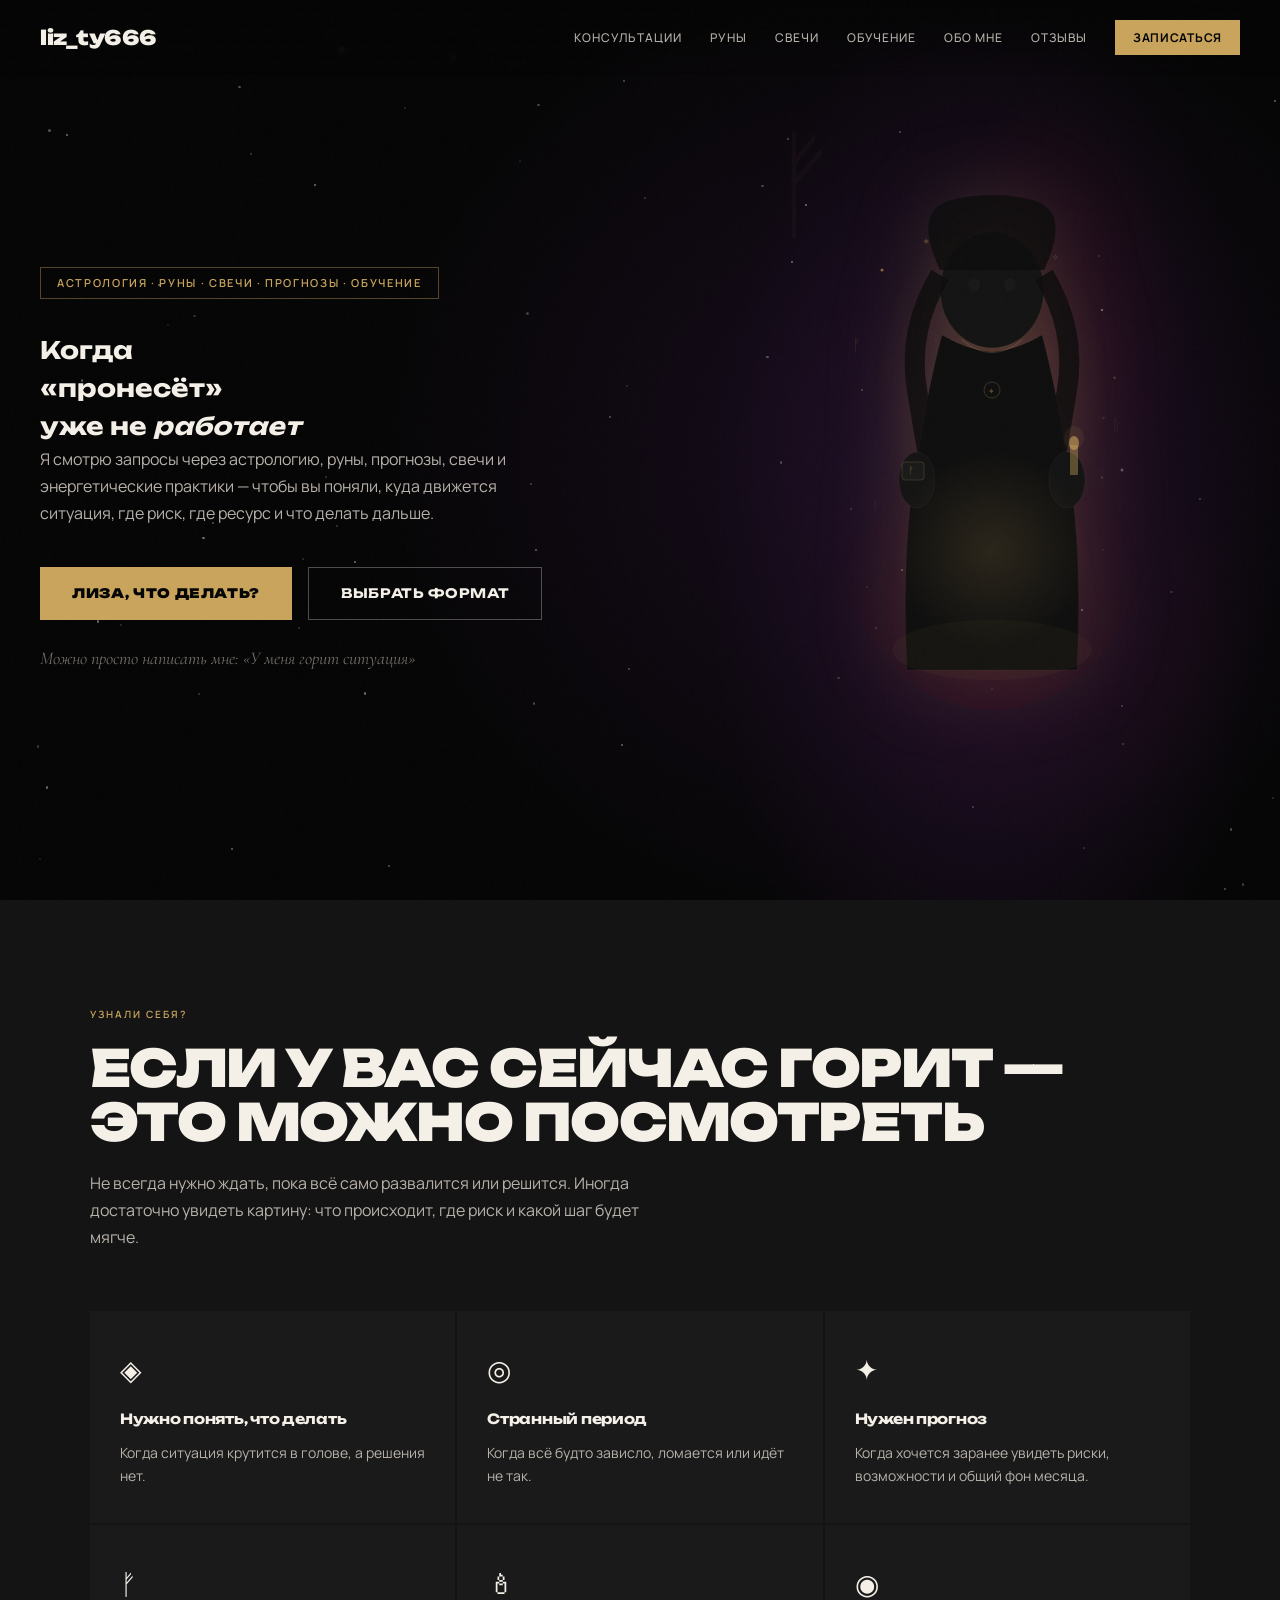
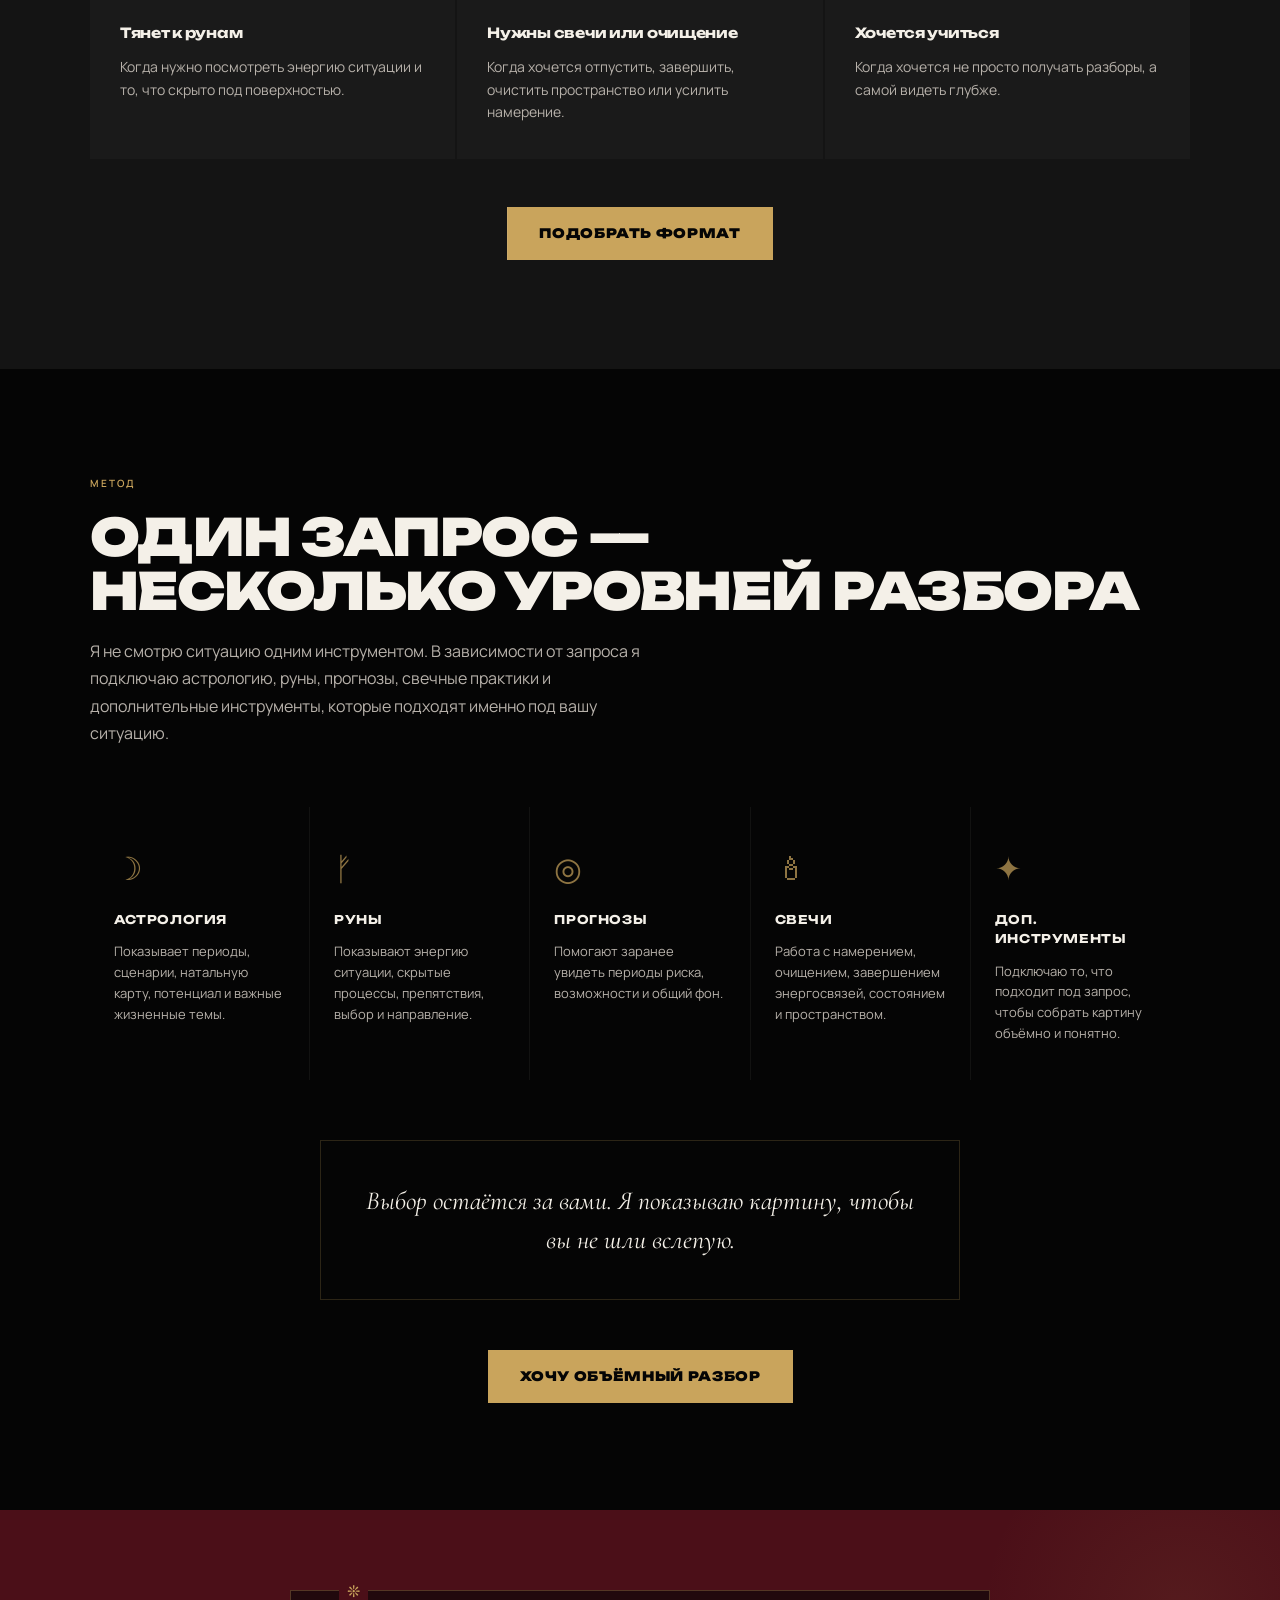
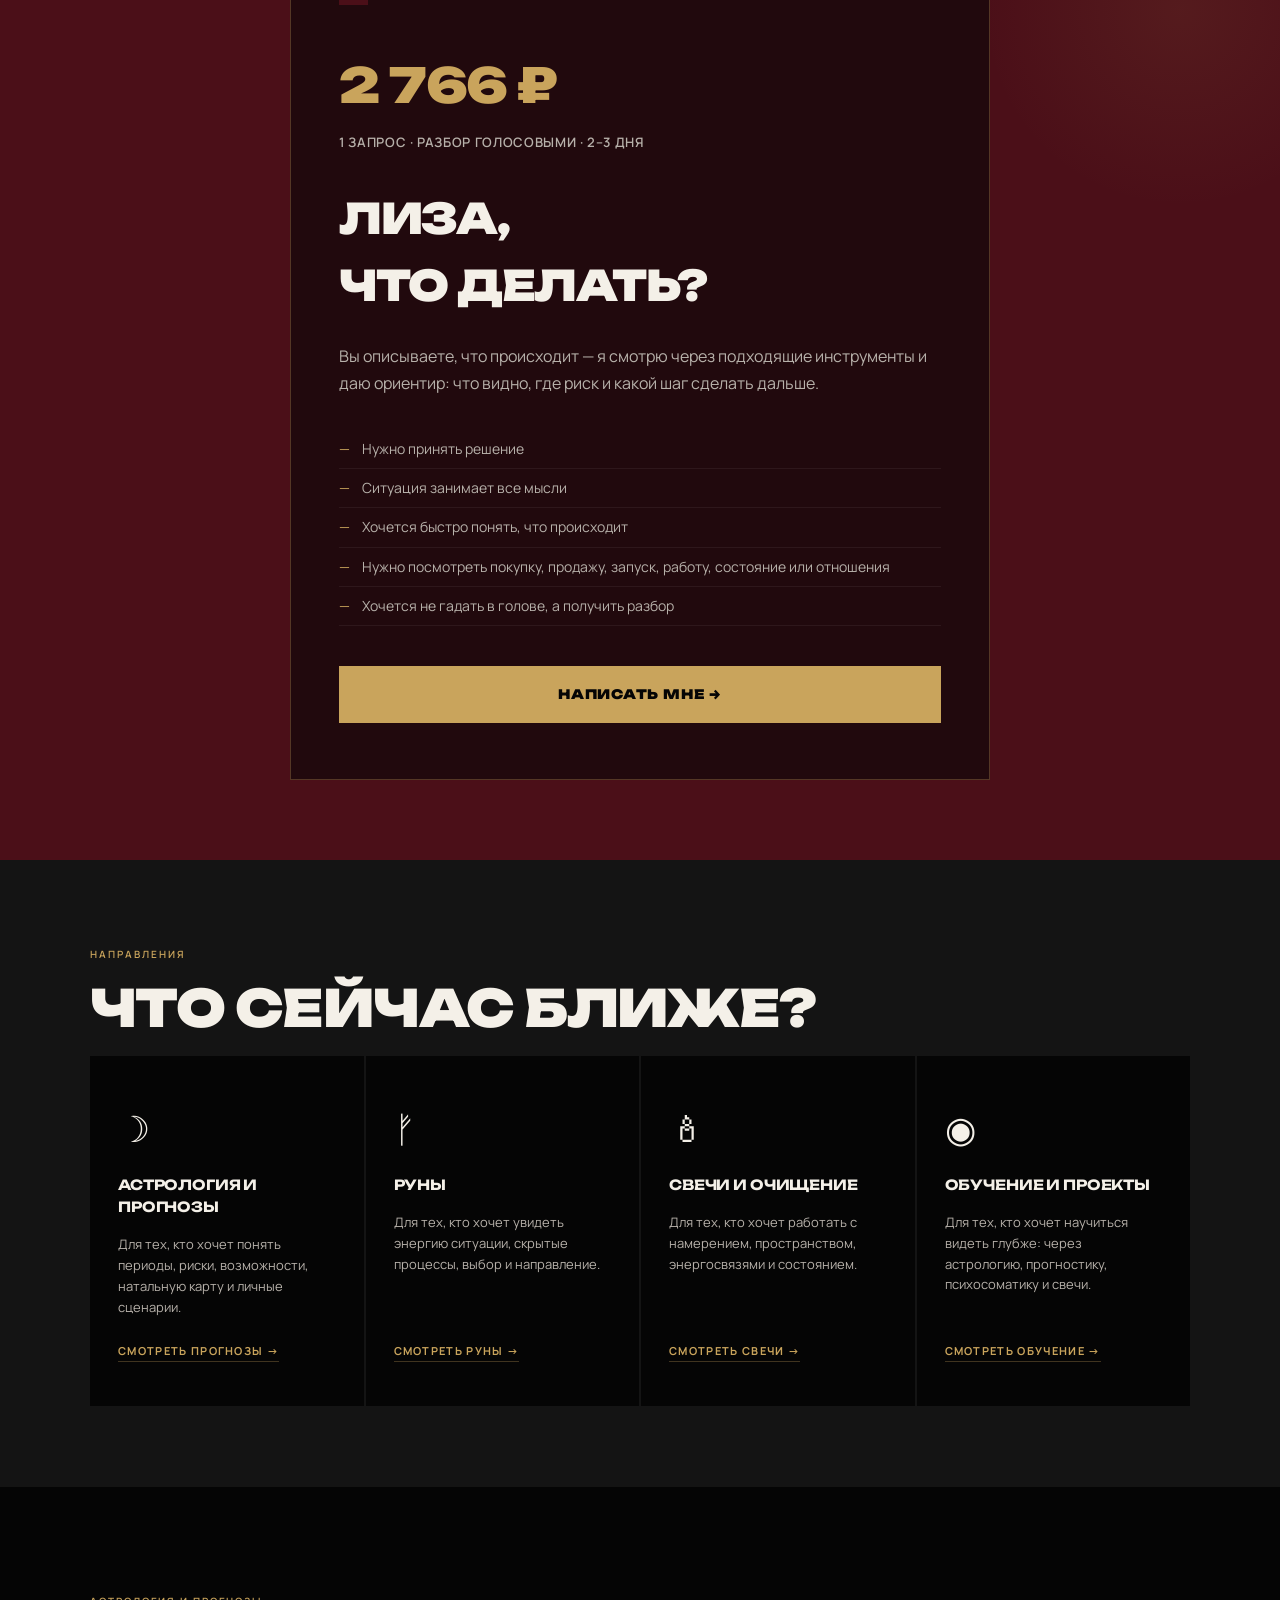
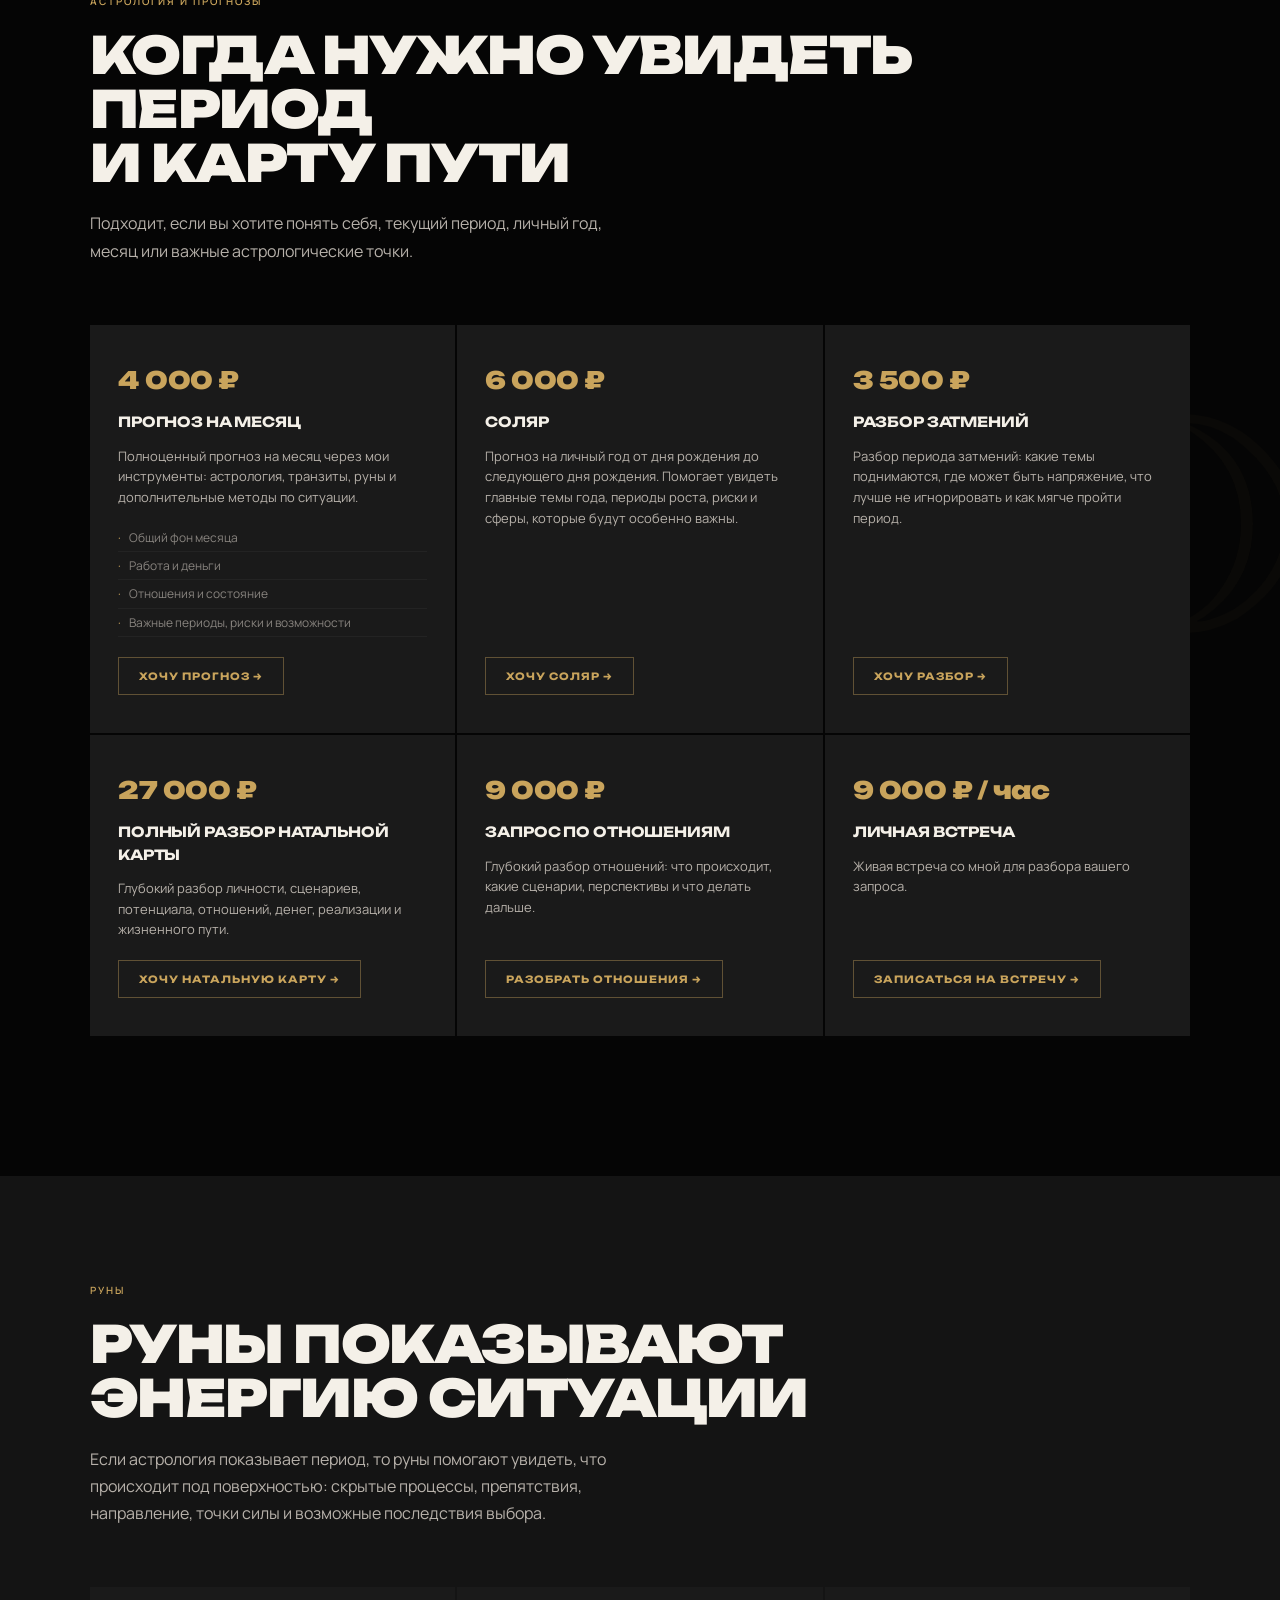
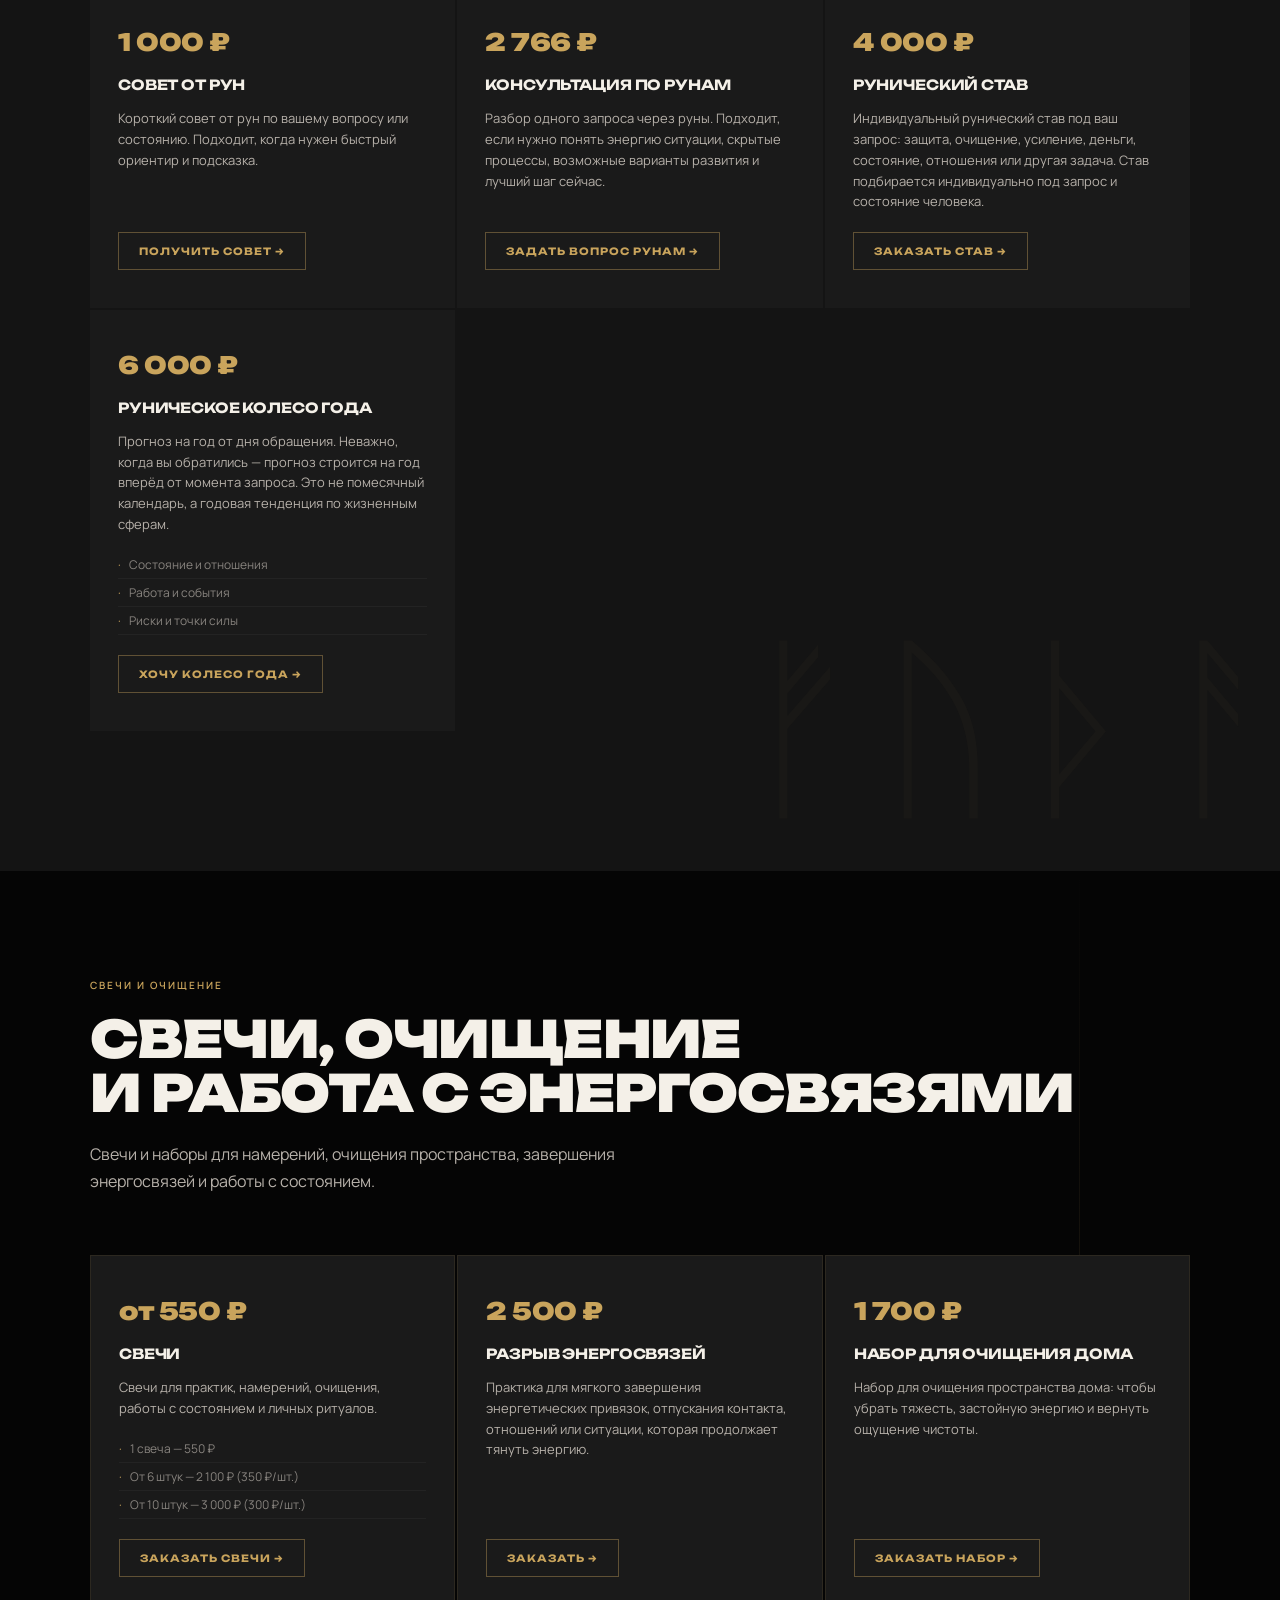
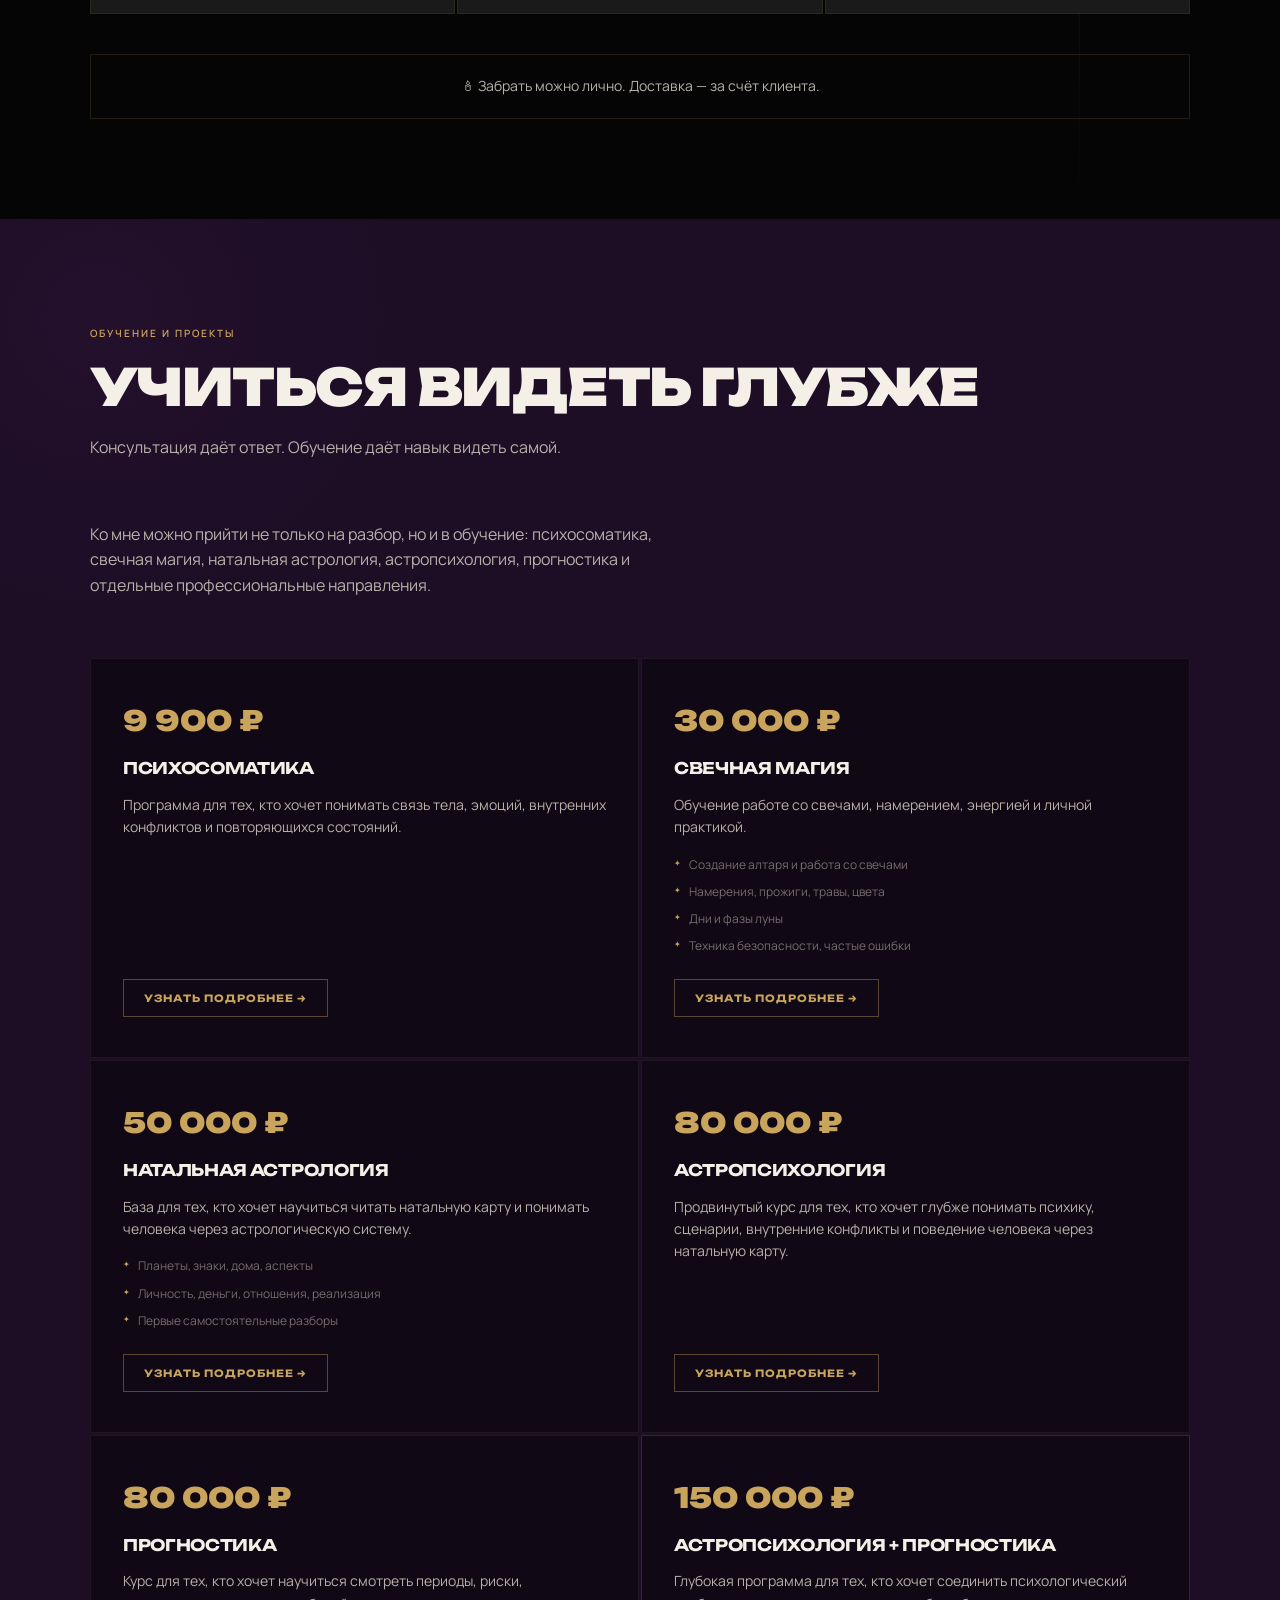
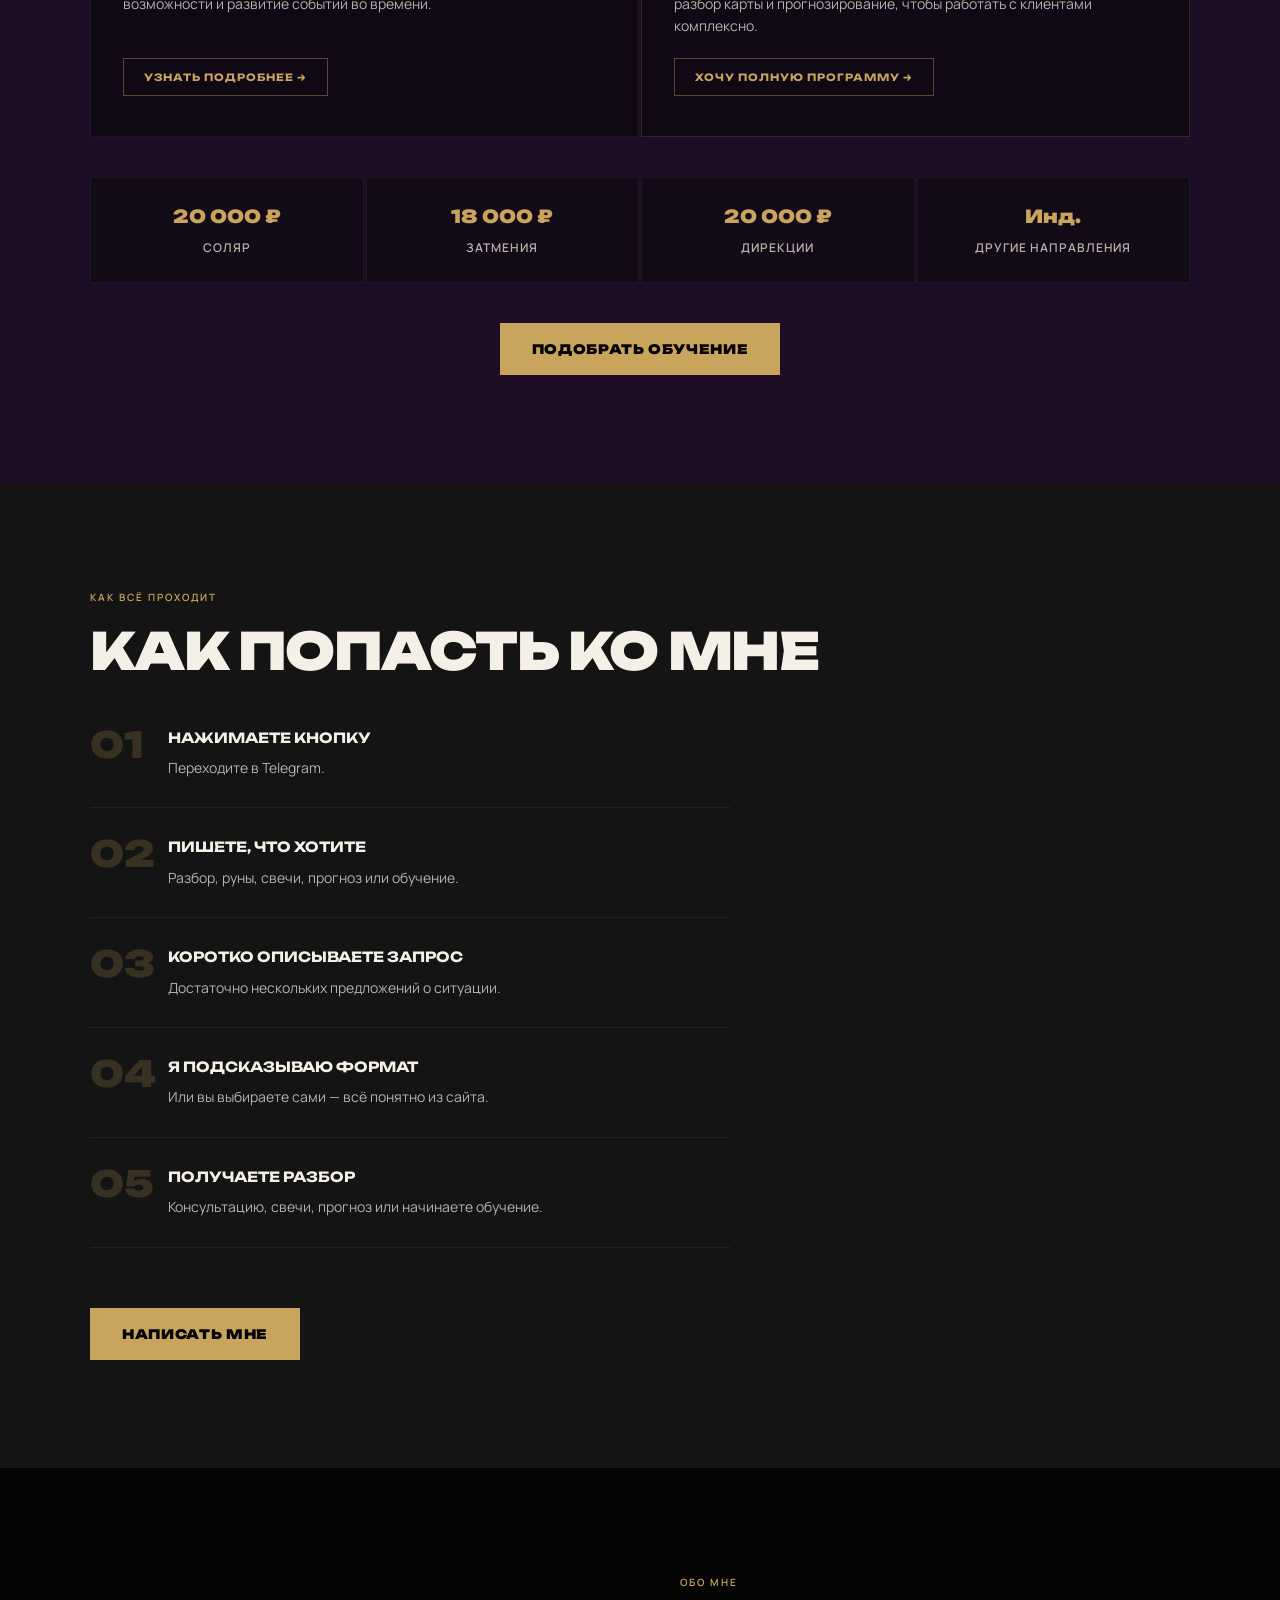
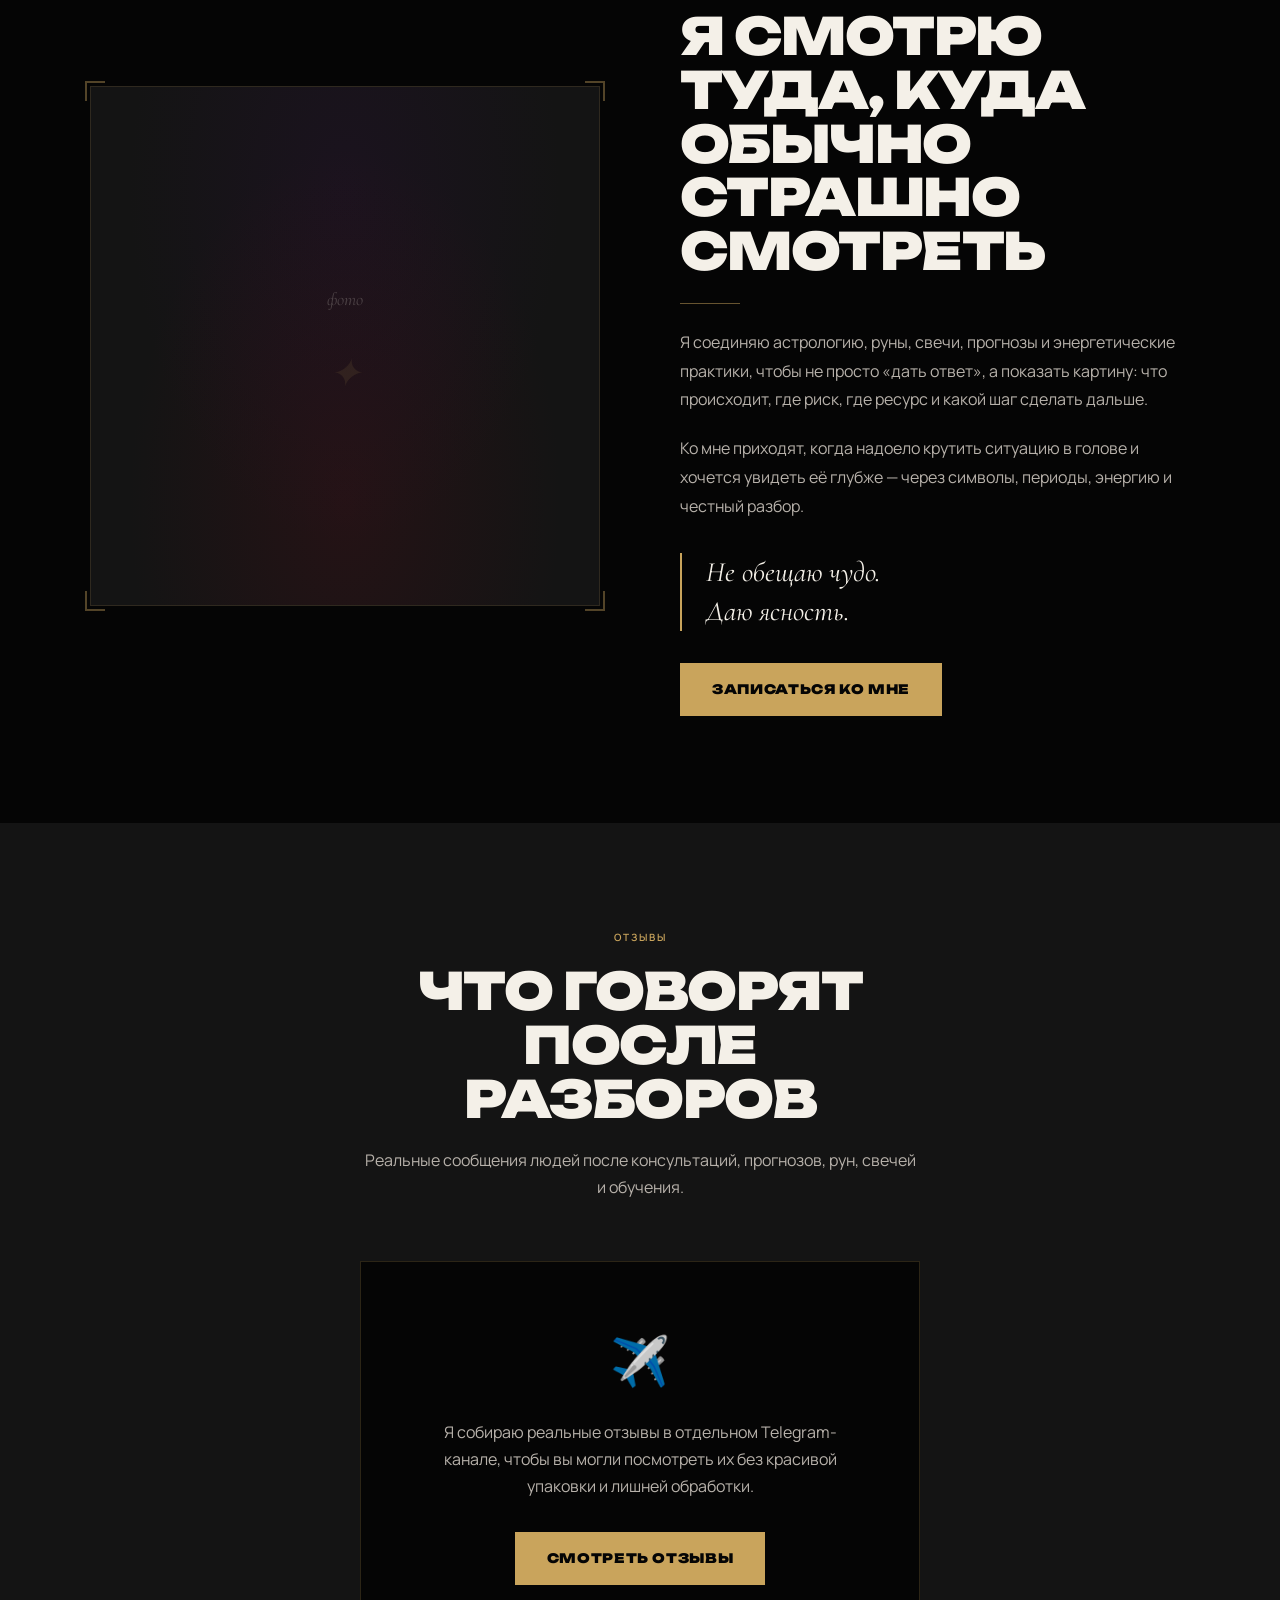
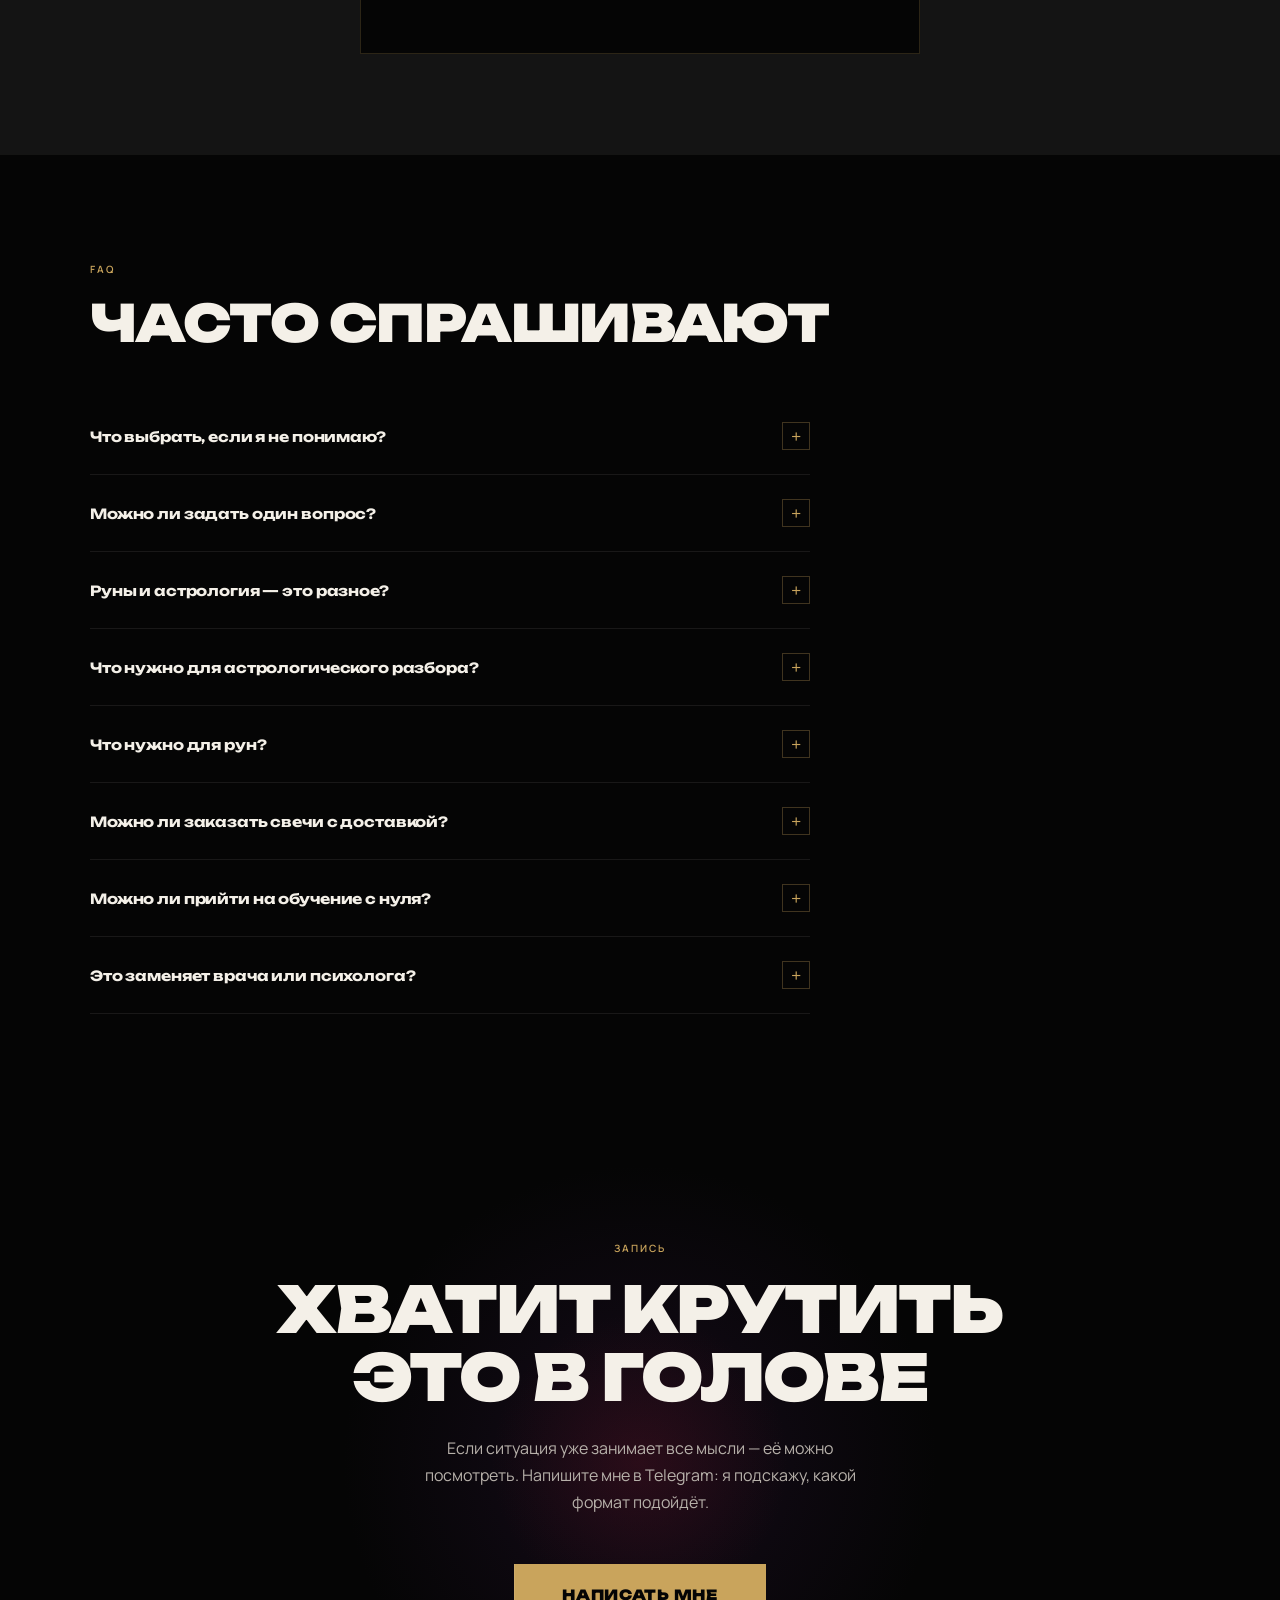
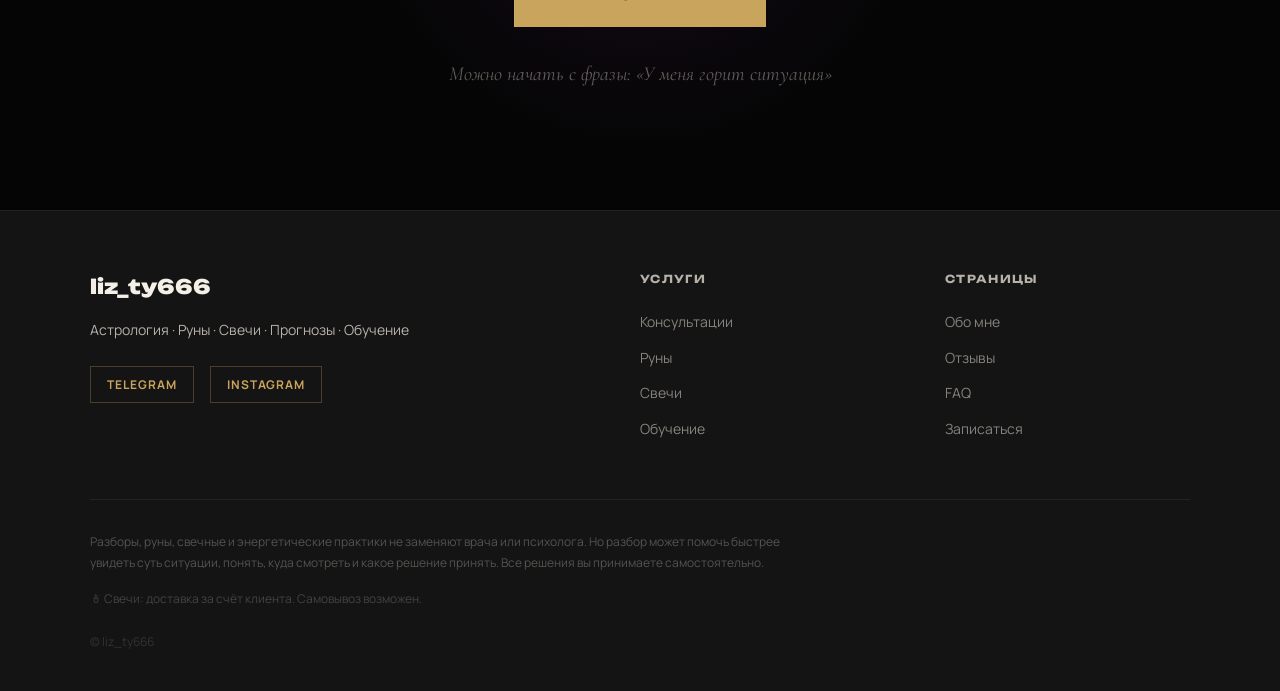
==== index.html @ 11c72613 "Add files via upload" ====
<!DOCTYPE html>
<html lang="ru">
<head>
<meta charset="UTF-8">
<meta name="viewport" content="width=device-width, initial-scale=1.0">
<title>liz_ty666 — астрология, руны, свечи, прогнозы и обучение</title>
<meta name="description" content="Консультации liz_ty666: астрология, руны, прогнозы, натальная карта, свечи, рунические ставы, обучение астрологии, психосоматике и свечной магии. Запись в Telegram.">
<meta property="og:title" content="liz_ty666 — астрология, руны, свечи, прогнозы">
<meta property="og:description" content="Консультации, прогнозы, руны, свечи и обучение. Запись в Telegram @liz_ty666">
<meta property="og:type" content="website">
<link rel="preconnect" href="https://fonts.googleapis.com">
<link rel="preconnect" href="https://fonts.gstatic.com" crossorigin>
<link href="https://fonts.googleapis.com/css2?family=Cormorant+Garamond:ital,wght@0,400;0,600;0,700;1,400;1,600&family=Unbounded:wght@400;700;900&family=Manrope:wght@300;400;500;600&display=swap" rel="stylesheet">
<style>
:root {
  --black: #050505;
  --deep-black: #080808;
  --graphite: #141414;
  --graphite2: #1a1a1a;
  --milk: #F4F0E8;
  --grey: #B7B1AA;
  --gold: #C9A45C;
  --gold-light: #DDB96E;
  --bordeaux: #4B0F18;
  --violet: #25112E;
  --violet2: #1d0d25;
  --text: #D8D4CC;
}

* { margin: 0; padding: 0; box-sizing: border-box; }

html { scroll-behavior: smooth; }

body {
  background: var(--black);
  color: var(--milk);
  font-family: 'Manrope', sans-serif;
  font-size: 16px;
  line-height: 1.6;
  overflow-x: hidden;
  cursor: default;
}

body::before {
  content: '';
  position: fixed;
  inset: 0;
  background-image: url("data:image/svg+xml,%3Csvg viewBox='0 0 256 256' xmlns='http://www.w3.org/2000/svg'%3E%3Cfilter id='noise'%3E%3CfeTurbulence type='fractalNoise' baseFrequency='0.9' numOctaves='4' stitchTiles='stitch'/%3E%3C/filter%3E%3Crect width='100%25' height='100%25' filter='url(%23noise)' opacity='0.04'/%3E%3C/svg%3E");
  pointer-events: none;
  z-index: 9999;
  opacity: 0.4;
}

h1, h2, h3 { font-family: 'Unbounded', sans-serif; }
.serif { font-family: 'Cormorant Garamond', serif; }

header {
  position: fixed;
  top: 0;
  left: 0;
  right: 0;
  z-index: 1000;
  padding: 20px 40px;
  display: flex;
  align-items: center;
  justify-content: space-between;
  background: linear-gradient(to bottom, rgba(5,5,5,0.95) 0%, transparent 100%);
  backdrop-filter: blur(2px);
}

.logo {
  font-family: 'Unbounded', sans-serif;
  font-size: 20px;
  font-weight: 900;
  color: var(--milk);
  letter-spacing: -0.5px;
  text-decoration: none;
}

nav { display: flex; gap: 28px; align-items: center; }

nav a {
  color: var(--grey);
  text-decoration: none;
  font-size: 12px;
  font-weight: 500;
  letter-spacing: 0.08em;
  text-transform: uppercase;
  transition: color 0.3s;
}
nav a:hover { color: var(--milk); }

.nav-cta {
  background: var(--gold);
  color: var(--black) !important;
  padding: 8px 18px;
  font-weight: 700 !important;
  letter-spacing: 0.06em;
}
.nav-cta:hover { background: var(--gold-light); }

.burger {
  display: none;
  flex-direction: column;
  gap: 5px;
  cursor: pointer;
  padding: 4px;
}
.burger span {
  display: block;
  width: 24px;
  height: 2px;
  background: var(--milk);
  transition: all 0.3s;
}

.mobile-nav {
  display: none;
  position: fixed;
  inset: 0;
  background: rgba(5,5,5,0.98);
  z-index: 999;
  flex-direction: column;
  align-items: center;
  justify-content: center;
  gap: 32px;
}
.mobile-nav.open { display: flex; }
.mobile-nav a {
  color: var(--milk);
  font-family: 'Unbounded', sans-serif;
  font-size: 22px;
  font-weight: 700;
  text-decoration: none;
  letter-spacing: -0.03em;
  transition: color 0.3s;
}
.mobile-nav a:hover { color: var(--gold); }
.mobile-nav-close {
  position: absolute;
  top: 24px;
  right: 28px;
  font-size: 28px;
  cursor: pointer;
  color: var(--grey);
}

.fixed-cta {
  display: none;
  position: fixed;
  bottom: 0;
  left: 0;
  right: 0;
  z-index: 998;
  padding: 0;
}
.fixed-cta a {
  display: block;
  background: var(--gold);
  color: var(--black);
  text-align: center;
  padding: 16px;
  font-family: 'Unbounded', sans-serif;
  font-size: 14px;
  font-weight: 900;
  letter-spacing: 0.04em;
  text-decoration: none;
  text-transform: uppercase;
}

#hero {
  min-height: 100vh;
  display: flex;
  align-items: center;
  position: relative;
  overflow: hidden;
  padding: 120px 40px 80px;
}

.hero-bg {
  position: absolute;
  inset: 0;
  background:
    radial-gradient(ellipse 60% 80% at 70% 50%, rgba(37,17,46,0.6) 0%, transparent 70%),
    radial-gradient(ellipse 30% 40% at 80% 70%, rgba(75,15,24,0.3) 0%, transparent 60%),
    var(--black);
}

.hero-stars { position: absolute; inset: 0; overflow: hidden; }

.star {
  position: absolute;
  width: 2px;
  height: 2px;
  background: var(--milk);
  border-radius: 50%;
  animation: twinkle var(--dur, 3s) ease-in-out infinite var(--del, 0s);
}

@keyframes twinkle { 0%, 100% { opacity: 0.15; } 50% { opacity: 0.8; } }

.hero-rune {
  position: absolute;
  font-size: 120px;
  color: rgba(201, 164, 92, 0.04);
  font-family: serif;
  user-select: none;
  pointer-events: none;
}

.hero-content { position: relative; z-index: 2; max-width: 680px; }

.hero-tag {
  display: inline-block;
  border: 1px solid rgba(201,164,92,0.4);
  color: var(--gold);
  font-size: 11px;
  font-weight: 600;
  letter-spacing: 0.15em;
  text-transform: uppercase;
  padding: 6px 16px;
  margin-bottom: 32px;
  font-family: 'Manrope', sans-serif;
}

.hero h1 {
  font-size: clamp(36px, 6vw, 80px);
  font-weight: 900;
  line-height: 1.05;
  letter-spacing: -0.03em;
  text-transform: uppercase;
  margin-bottom: 28px;
  color: var(--milk);
}

.hero h1 em {
  font-style: italic;
  font-family: 'Cormorant Garamond', serif;
  font-size: 1.2em;
  color: var(--gold);
  font-weight: 600;
  text-transform: none;
  letter-spacing: 0;
}

.hero-sub {
  font-size: 16px;
  line-height: 1.7;
  color: var(--grey);
  max-width: 520px;
  margin-bottom: 40px;
  font-weight: 400;
}

.hero-btns { display: flex; gap: 16px; flex-wrap: wrap; margin-bottom: 24px; }

.btn-primary {
  display: inline-block;
  background: var(--gold);
  color: var(--black);
  padding: 16px 32px;
  font-family: 'Unbounded', sans-serif;
  font-size: 13px;
  font-weight: 900;
  letter-spacing: 0.05em;
  text-transform: uppercase;
  text-decoration: none;
  transition: all 0.3s;
  position: relative;
  overflow: hidden;
}
.btn-primary::after {
  content: '';
  position: absolute;
  inset: 0;
  background: rgba(255,255,255,0.15);
  transform: translateX(-100%);
  transition: transform 0.3s;
}
.btn-primary:hover::after { transform: translateX(0); }

.btn-secondary {
  display: inline-block;
  border: 1px solid rgba(244,240,232,0.3);
  color: var(--milk);
  padding: 15px 32px;
  font-family: 'Unbounded', sans-serif;
  font-size: 13px;
  font-weight: 700;
  letter-spacing: 0.05em;
  text-transform: uppercase;
  text-decoration: none;
  transition: all 0.3s;
}
.btn-secondary:hover { border-color: var(--gold); color: var(--gold); }

.hero-hint {
  color: rgba(183,177,170,0.6);
  font-style: italic;
  font-family: 'Cormorant Garamond', serif;
  font-size: 18px;
}

.hero-visual {
  position: absolute;
  right: 0;
  top: 0;
  bottom: 0;
  width: 45%;
  display: flex;
  align-items: center;
  justify-content: center;
  overflow: hidden;
}

.ai-girl-placeholder {
  width: 100%;
  height: 100%;
  background:
    radial-gradient(ellipse 70% 90% at 50% 60%, rgba(37,17,46,0.8) 0%, transparent 70%),
    radial-gradient(ellipse 40% 50% at 60% 40%, rgba(75,15,24,0.4) 0%, transparent 60%);
  display: flex;
  align-items: center;
  justify-content: center;
  position: relative;
}

.ai-girl-silhouette { width: 340px; height: 520px; position: relative; }
.ai-girl-silhouette svg { width: 100%; height: 100%; filter: drop-shadow(0 0 40px rgba(201,164,92,0.2)); }

.candle-glow {
  position: absolute;
  bottom: 60px;
  left: 50%;
  transform: translateX(-50%);
  width: 200px;
  height: 200px;
  border-radius: 50%;
  background: radial-gradient(circle, rgba(201,164,92,0.15) 0%, transparent 70%);
  animation: glow-pulse 3s ease-in-out infinite;
}
@keyframes glow-pulse { 0%, 100% { transform: translateX(-50%) scale(1); opacity: 0.6; } 50% { transform: translateX(-50%) scale(1.2); opacity: 1; } }

section { padding: 100px 40px; position: relative; }
.container { max-width: 1100px; margin: 0 auto; }

.section-label {
  display: inline-block;
  font-size: 10px;
  font-weight: 600;
  letter-spacing: 0.2em;
  text-transform: uppercase;
  color: var(--gold);
  margin-bottom: 20px;
  font-family: 'Manrope', sans-serif;
}
.section-title {
  font-size: clamp(28px, 4vw, 54px);
  font-weight: 900;
  line-height: 1.05;
  letter-spacing: -0.03em;
  text-transform: uppercase;
  margin-bottom: 20px;
}
.section-sub {
  font-size: 16px;
  color: var(--grey);
  max-width: 560px;
  line-height: 1.7;
  margin-bottom: 60px;
}
.divider { width: 60px; height: 1px; background: var(--gold); margin: 24px 0; opacity: 0.5; }

#recognize { background: var(--graphite); }
.cards-grid { display: grid; grid-template-columns: repeat(3, 1fr); gap: 2px; }
.recog-card { background: var(--graphite2); padding: 36px 28px; border-left: 2px solid transparent; transition: all 0.4s; cursor: default; }
.recog-card:hover { border-left-color: var(--gold); background: #1e1e1e; }
.recog-card-icon { font-size: 28px; margin-bottom: 16px; }
.recog-card h3 { font-family: 'Unbounded', sans-serif; font-size: 14px; font-weight: 700; margin-bottom: 12px; color: var(--milk); letter-spacing: -0.02em; }
.recog-card p { font-size: 14px; color: var(--grey); line-height: 1.6; }

#method { background: var(--black); border-top: 1px solid rgba(244,240,232,0.06); }
.method-grid { display: grid; grid-template-columns: repeat(5, 1fr); gap: 1px; margin-bottom: 60px; background: rgba(244,240,232,0.05); }
.method-card { background: var(--black); padding: 36px 24px; transition: background 0.3s; }
.method-card:hover { background: var(--graphite); }
.method-rune { font-size: 32px; color: var(--gold); margin-bottom: 16px; opacity: 0.7; }
.method-card h3 { font-family: 'Unbounded', sans-serif; font-size: 12px; font-weight: 700; text-transform: uppercase; letter-spacing: 0.05em; margin-bottom: 12px; color: var(--milk); }
.method-card p { font-size: 13px; color: var(--grey); line-height: 1.6; }
.method-accent { text-align: center; padding: 40px; border: 1px solid rgba(201,164,92,0.2); max-width: 640px; margin: 0 auto 50px; }
.method-accent p { font-family: 'Cormorant Garamond', serif; font-size: 26px; font-style: italic; color: var(--milk); line-height: 1.5; }

#liza-what { background: var(--bordeaux); padding: 80px 40px; position: relative; overflow: hidden; }
#liza-what::before { content: ''; position: absolute; top: -100px; right: -100px; width: 400px; height: 400px; border-radius: 50%; background: radial-gradient(circle, rgba(201,164,92,0.08) 0%, transparent 70%); }
.liza-what-inner { max-width: 700px; margin: 0 auto; position: relative; z-index: 2; }
.liza-what-card { background: rgba(5,5,5,0.6); border: 1px solid rgba(201,164,92,0.3); padding: 56px 48px; position: relative; }
.liza-what-card::before { content: '❊'; position: absolute; top: -12px; left: 48px; background: var(--bordeaux); padding: 0 8px; color: var(--gold); font-size: 16px; }
.liza-price { font-family: 'Unbounded', sans-serif; font-size: 48px; font-weight: 900; color: var(--gold); letter-spacing: -0.03em; margin-bottom: 8px; }
.liza-format { font-size: 13px; color: var(--grey); margin-bottom: 32px; letter-spacing: 0.05em; text-transform: uppercase; font-weight: 600; }
.liza-what-title { font-family: 'Unbounded', sans-serif; font-size: clamp(24px, 4vw, 42px); font-weight: 900; letter-spacing: -0.03em; text-transform: uppercase; margin-bottom: 24px; color: var(--milk); }
.liza-desc { font-size: 16px; color: var(--grey); line-height: 1.7; margin-bottom: 32px; }
.liza-list { list-style: none; margin-bottom: 40px; }
.liza-list li { font-size: 14px; color: var(--grey); padding: 8px 0; border-bottom: 1px solid rgba(255,255,255,0.06); display: flex; align-items: center; gap: 12px; }
.liza-list li::before { content: '—'; color: var(--gold); flex-shrink: 0; }
.liza-cta { display: inline-block; background: var(--gold); color: var(--black); padding: 18px 40px; font-family: 'Unbounded', sans-serif; font-size: 13px; font-weight: 900; letter-spacing: 0.06em; text-transform: uppercase; text-decoration: none; transition: background 0.3s; width: 100%; text-align: center; }
.liza-cta:hover { background: var(--gold-light); }

#directions { background: var(--graphite); padding: 80px 40px; }
.directions-grid { display: grid; grid-template-columns: repeat(4, 1fr); gap: 2px; }
.dir-card { background: var(--black); padding: 44px 28px; display: flex; flex-direction: column; gap: 16px; transition: all 0.4s; position: relative; overflow: hidden; }
.dir-card::after { content: ''; position: absolute; bottom: 0; left: 0; right: 0; height: 2px; background: var(--gold); transform: scaleX(0); transition: transform 0.4s; }
.dir-card:hover::after { transform: scaleX(1); }
.dir-card:hover { background: #0d0d0d; }
.dir-icon { font-size: 36px; }
.dir-card h3 { font-family: 'Unbounded', sans-serif; font-size: 14px; font-weight: 700; text-transform: uppercase; letter-spacing: -0.01em; color: var(--milk); }
.dir-card p { font-size: 13px; color: var(--grey); line-height: 1.6; flex: 1; }
.dir-link { display: inline-block; font-size: 11px; font-weight: 700; letter-spacing: 0.12em; text-transform: uppercase; color: var(--gold); text-decoration: none; border-bottom: 1px solid rgba(201,164,92,0.3); padding-bottom: 2px; transition: border-color 0.3s; align-self: flex-start; margin-top: 8px; }
.dir-link:hover { border-color: var(--gold); }

.services-section { background: var(--black); border-top: 1px solid rgba(244,240,232,0.06); }
.services-grid { display: grid; grid-template-columns: repeat(3, 1fr); gap: 2px; margin-bottom: 40px; }
.service-card { background: var(--graphite2); padding: 36px 28px; display: flex; flex-direction: column; gap: 12px; transition: all 0.3s; border-bottom: 2px solid transparent; }
.service-card:hover { background: #1d1d1d; border-bottom-color: var(--gold); }
.service-price { font-family: 'Unbounded', sans-serif; font-size: 24px; font-weight: 900; color: var(--gold); letter-spacing: -0.02em; }
.service-name { font-family: 'Unbounded', sans-serif; font-size: 14px; font-weight: 700; color: var(--milk); text-transform: uppercase; letter-spacing: -0.01em; }
.service-desc { font-size: 13px; color: var(--grey); line-height: 1.6; flex: 1; }
.service-list { list-style: none; margin-top: 4px; }
.service-list li { font-size: 12px; color: rgba(183,177,170,0.7); padding: 4px 0; border-bottom: 1px solid rgba(255,255,255,0.04); display: flex; gap: 8px; }
.service-list li::before { content: '·'; color: var(--gold); flex-shrink: 0; }
.service-cta { display: inline-block; background: transparent; border: 1px solid rgba(201,164,92,0.4); color: var(--gold); padding: 10px 20px; font-family: 'Unbounded', sans-serif; font-size: 10px; font-weight: 700; letter-spacing: 0.1em; text-transform: uppercase; text-decoration: none; transition: all 0.3s; align-self: flex-start; margin-top: 8px; }
.service-cta:hover { background: var(--gold); color: var(--black); }
.rune-bg-text { position: absolute; font-size: 300px; color: rgba(201,164,92,0.025); font-family: serif; user-select: none; pointer-events: none; line-height: 1; right: -40px; top: 50%; transform: translateY(-50%); }

#runes { background: var(--graphite); position: relative; overflow: hidden; }
#runes::before { content: 'ᚠᚢᚦᚨ'; position: absolute; font-size: 200px; color: rgba(201,164,92,0.03); bottom: -20px; right: -20px; letter-spacing: 20px; font-family: serif; }
#candles { background: var(--black); position: relative; overflow: hidden; }
#candles::before { content: ''; position: absolute; top: 0; right: 200px; width: 1px; height: 100%; background: linear-gradient(to bottom, transparent, rgba(201,164,92,0.1), transparent); }
.candle-card { background: var(--graphite2); border: 1px solid rgba(201,164,92,0.1); }
.candle-card:hover { border-color: rgba(201,164,92,0.3); }

#education { background: var(--violet2); position: relative; overflow: hidden; }
#education::before { content: ''; position: absolute; top: -200px; left: -200px; width: 600px; height: 600px; border-radius: 50%; background: radial-gradient(circle, rgba(37,17,46,0.8) 0%, transparent 70%); }
.edu-grid { display: grid; grid-template-columns: repeat(2, 1fr); gap: 2px; margin-bottom: 40px; }
.edu-card { background: rgba(5,5,5,0.5); border: 1px solid rgba(244,240,232,0.06); padding: 40px 32px; display: flex; flex-direction: column; gap: 12px; transition: all 0.4s; }
.edu-card:hover { background: rgba(5,5,5,0.8); border-color: rgba(201,164,92,0.2); }
.edu-price { font-family: 'Unbounded', sans-serif; font-size: 28px; font-weight: 900; color: var(--gold); }
.edu-name { font-family: 'Unbounded', sans-serif; font-size: 16px; font-weight: 700; color: var(--milk); text-transform: uppercase; letter-spacing: -0.02em; }
.edu-desc { font-size: 14px; color: var(--grey); line-height: 1.6; flex: 1; }
.edu-inside { list-style: none; }
.edu-inside li { font-size: 12px; color: rgba(183,177,170,0.6); padding: 4px 0; display: flex; gap: 8px; }
.edu-inside li::before { content: '✦'; color: var(--gold); font-size: 8px; flex-shrink: 0; margin-top: 2px; }
.edu-small-grid { display: grid; grid-template-columns: repeat(4, 1fr); gap: 2px; margin-bottom: 40px; }
.edu-small-card { background: rgba(5,5,5,0.4); border: 1px solid rgba(244,240,232,0.05); padding: 24px 20px; text-align: center; }
.edu-small-card .price { font-family: 'Unbounded', sans-serif; font-size: 18px; font-weight: 900; color: var(--gold); margin-bottom: 8px; }
.edu-small-card .name { font-size: 12px; color: var(--grey); text-transform: uppercase; letter-spacing: 0.08em; font-weight: 600; }

#how { background: var(--graphite); }
.steps { display: flex; flex-direction: column; gap: 0; max-width: 640px; margin-bottom: 60px; }
.step { display: flex; gap: 28px; padding: 28px 0; border-bottom: 1px solid rgba(255,255,255,0.06); align-items: flex-start; }
.step-num { font-family: 'Unbounded', sans-serif; font-size: 36px; font-weight: 900; color: rgba(201,164,92,0.2); flex-shrink: 0; line-height: 1; width: 50px; }
.step-text h3 { font-family: 'Unbounded', sans-serif; font-size: 14px; font-weight: 700; color: var(--milk); margin-bottom: 8px; text-transform: uppercase; }
.step-text p { font-size: 14px; color: var(--grey); line-height: 1.6; }

#about { background: var(--black); position: relative; overflow: hidden; }
.about-grid { display: grid; grid-template-columns: 1fr 1fr; gap: 80px; align-items: center; }
.about-visual { position: relative; height: 520px; }
.about-frame { position: absolute; inset: 0; border: 1px solid rgba(201,164,92,0.15); background: var(--graphite); display: flex; align-items: center; justify-content: center; overflow: hidden; }
.about-frame-inner { width: 100%; height: 100%; background: radial-gradient(ellipse at 50% 80%, rgba(75,15,24,0.3) 0%, transparent 60%), radial-gradient(ellipse at 50% 20%, rgba(37,17,46,0.4) 0%, transparent 60%), var(--graphite); display: flex; align-items: center; justify-content: center; }
.about-photo-placeholder { font-family: 'Cormorant Garamond', serif; font-size: 18px; color: rgba(183,177,170,0.3); text-align: center; font-style: italic; }
.about-corner { position: absolute; width: 20px; height: 20px; border-color: var(--gold); border-style: solid; opacity: 0.4; }
.about-corner.tl { top: -5px; left: -5px; border-width: 2px 0 0 2px; }
.about-corner.tr { top: -5px; right: -5px; border-width: 2px 2px 0 0; }
.about-corner.bl { bottom: -5px; left: -5px; border-width: 0 0 2px 2px; }
.about-corner.br { bottom: -5px; right: -5px; border-width: 0 2px 2px 0; }
.about-text .section-title { margin-bottom: 24px; }
.about-text p { font-size: 16px; color: var(--grey); line-height: 1.8; margin-bottom: 20px; }
.about-accent { font-family: 'Cormorant Garamond', serif; font-size: 28px; font-style: italic; color: var(--milk); border-left: 2px solid var(--gold); padding-left: 24px; margin: 32px 0; line-height: 1.4; }

#reviews { background: var(--graphite); }
.reviews-lead { text-align: center; max-width: 560px; margin: 0 auto 60px; }
.reviews-lead .section-title { text-align: center; }
.reviews-lead .section-sub { text-align: center; margin: 0 auto 40px; }
.review-tg-block { text-align: center; padding: 60px; border: 1px solid rgba(201,164,92,0.2); max-width: 560px; margin: 0 auto; background: var(--black); }
.review-tg-block p { font-size: 16px; color: var(--grey); margin-bottom: 32px; line-height: 1.7; }
.review-tg-icon { font-size: 48px; margin-bottom: 20px; }

#faq { background: var(--black); border-top: 1px solid rgba(244,240,232,0.06); }
.faq-list { display: flex; flex-direction: column; gap: 0; max-width: 720px; }
.faq-item { border-bottom: 1px solid rgba(244,240,232,0.08); }
.faq-q { padding: 24px 0; display: flex; justify-content: space-between; align-items: center; cursor: pointer; gap: 20px; }
.faq-q h3 { font-family: 'Unbounded', sans-serif; font-size: 14px; font-weight: 700; color: var(--milk); letter-spacing: -0.01em; line-height: 1.4; }
.faq-toggle { width: 28px; height: 28px; border: 1px solid rgba(201,164,92,0.3); display: flex; align-items: center; justify-content: center; flex-shrink: 0; color: var(--gold); font-size: 18px; transition: all 0.3s; }
.faq-item.open .faq-toggle { background: var(--gold); color: var(--black); transform: rotate(45deg); }
.faq-a { max-height: 0; overflow: hidden; transition: max-height 0.4s ease, padding 0.3s; }
.faq-item.open .faq-a { max-height: 300px; padding-bottom: 24px; }
.faq-a p { font-size: 15px; color: var(--grey); line-height: 1.7; }

#final-cta { background: var(--black); text-align: center; padding: 120px 40px; position: relative; overflow: hidden; }
#final-cta::before { content: ''; position: absolute; top: 50%; left: 50%; transform: translate(-50%, -50%); width: 600px; height: 600px; border-radius: 50%; background: radial-gradient(circle, rgba(37,17,46,0.5) 0%, transparent 70%); }
#final-cta::after { content: ''; position: absolute; top: 50%; left: 50%; transform: translate(-50%, -50%); width: 300px; height: 300px; border-radius: 50%; background: radial-gradient(circle, rgba(75,15,24,0.4) 0%, transparent 70%); }
.final-cta-content { position: relative; z-index: 2; }
.final-cta-content .section-title { font-size: clamp(36px, 5vw, 72px); margin-bottom: 24px; }
.final-cta-content .section-sub { margin: 0 auto 48px; text-align: center; max-width: 480px; }
.final-hint { margin-top: 24px; font-family: 'Cormorant Garamond', serif; font-size: 20px; font-style: italic; color: rgba(183,177,170,0.5); }

footer { background: var(--graphite); border-top: 1px solid rgba(244,240,232,0.06); padding: 60px 40px 40px; }
.footer-grid { display: grid; grid-template-columns: 2fr 1fr 1fr; gap: 60px; max-width: 1100px; margin: 0 auto 48px; }
.footer-logo { font-family: 'Unbounded', sans-serif; font-size: 20px; font-weight: 900; color: var(--milk); margin-bottom: 16px; display: block; text-decoration: none; }
.footer-tagline { font-size: 14px; color: var(--grey); line-height: 1.6; margin-bottom: 24px; }
.footer-socials { display: flex; gap: 16px; }
.footer-social-link { display: inline-block; border: 1px solid rgba(201,164,92,0.3); color: var(--gold); padding: 8px 16px; font-size: 12px; font-weight: 700; text-decoration: none; letter-spacing: 0.08em; text-transform: uppercase; transition: all 0.3s; }
.footer-social-link:hover { background: var(--gold); color: var(--black); }
.footer-nav h4 { font-family: 'Unbounded', sans-serif; font-size: 11px; font-weight: 700; text-transform: uppercase; letter-spacing: 0.12em; color: var(--grey); margin-bottom: 20px; }
.footer-nav ul { list-style: none; }
.footer-nav ul li { margin-bottom: 10px; }
.footer-nav ul li a { font-size: 14px; color: rgba(183,177,170,0.7); text-decoration: none; transition: color 0.3s; }
.footer-nav ul li a:hover { color: var(--milk); }
.footer-bottom { max-width: 1100px; margin: 0 auto; border-top: 1px solid rgba(244,240,232,0.06); padding-top: 32px; display: flex; flex-direction: column; gap: 16px; }
.footer-disclaimer { font-size: 12px; color: rgba(183,177,170,0.4); line-height: 1.7; max-width: 700px; }
.footer-note { font-size: 12px; color: rgba(183,177,170,0.3); }

.fade-in { opacity: 0; transform: translateY(24px); transition: opacity 0.6s ease, transform 0.6s ease; }
.fade-in.visible { opacity: 1; transform: translateY(0); }

@media (max-width: 1024px) { .method-grid { grid-template-columns: repeat(3, 1fr); } .edu-small-grid { grid-template-columns: repeat(2, 1fr); } }
@media (max-width: 768px) {
  header { padding: 16px 20px; }
  nav { display: none; }
  .burger { display: flex; }
  .fixed-cta { display: block; }
  section { padding: 70px 20px; }
  #hero { padding: 100px 20px 100px; }
  .hero-content { max-width: 100%; }
  .hero-visual { display: none; }
  .hero h1 { font-size: 36px; }
  .cards-grid { grid-template-columns: 1fr; }
  .method-grid { grid-template-columns: 1fr 1fr; }
  .directions-grid { grid-template-columns: 1fr 1fr; }
  .services-grid { grid-template-columns: 1fr; }
  .edu-grid { grid-template-columns: 1fr; }
  .edu-small-grid { grid-template-columns: repeat(2, 1fr); }
  .about-grid { grid-template-columns: 1fr; }
  .about-visual { height: 300px; }
  .footer-grid { grid-template-columns: 1fr; gap: 40px; }
  .liza-what-card { padding: 36px 24px; }
  .liza-price { font-size: 36px; }
  .hero-btns { flex-direction: column; }
  .btn-primary, .btn-secondary { width: 100%; text-align: center; }
  footer { padding-bottom: 100px; }
}
@media (max-width: 480px) { .method-grid { grid-template-columns: 1fr; } .directions-grid { grid-template-columns: 1fr; } .edu-small-grid { grid-template-columns: 1fr 1fr; } }
</style>
</head>
<body>
<header>
  <a href="#" class="logo">liz_ty666</a>
  <nav>
    <a href="#astrology">Консультации</a>
    <a href="#runes">Руны</a>
    <a href="#candles">Свечи</a>
    <a href="#education">Обучение</a>
    <a href="#about">Обо мне</a>
    <a href="#reviews">Отзывы</a>
    <a href="https://t.me/liz_ty666" target="_blank" class="nav-cta">Записаться</a>
  </nav>
  <div class="burger" onclick="toggleMenu()"><span></span><span></span><span></span></div>
</header>

<div class="mobile-nav" id="mobileNav">
  <span class="mobile-nav-close" onclick="toggleMenu()">✕</span>
  <a href="#astrology" onclick="toggleMenu()">Консультации</a>
  <a href="#runes" onclick="toggleMenu()">Руны</a>
  <a href="#candles" onclick="toggleMenu()">Свечи</a>
  <a href="#education" onclick="toggleMenu()">Обучение</a>
  <a href="#about" onclick="toggleMenu()">Обо мне</a>
  <a href="#reviews" onclick="toggleMenu()">Отзывы</a>
  <a href="https://t.me/liz_ty666" target="_blank" onclick="toggleMenu()">Записаться →</a>
</div>

<div class="fixed-cta"><a href="https://t.me/liz_ty666?text=Лиза, что делать? Моя ситуация:" target="_blank">Лиза, что делать?</a></div>

<section id="hero">
  <div class="hero-bg"></div>
  <div class="hero-stars" id="starsContainer"></div>
  <div class="hero-rune" style="top:10%; left:60%;">ᚠ</div>
  <div class="hero-rune" style="bottom:15%; right:5%; font-size:80px; opacity:0.03;">ᚱ</div>
  <div class="hero-content fade-in">
    <div class="hero-tag">Астрология · Руны · Свечи · Прогнозы · Обучение</div>
    <h1>Когда<br>«пронесёт»<br>уже не <em>работает</em></h1>
    <p class="hero-sub">Я смотрю запросы через астрологию, руны, прогнозы, свечи и энергетические практики — чтобы вы поняли, куда движется ситуация, где риск, где ресурс и что делать дальше.</p>
    <div class="hero-btns">
      <a href="https://t.me/liz_ty666?text=Лиза, что делать? Моя ситуация:" target="_blank" class="btn-primary">Лиза, что делать?</a>
      <a href="#directions" class="btn-secondary">Выбрать формат</a>
    </div>
    <p class="hero-hint">Можно просто написать мне: «У меня горит ситуация»</p>
  </div>
  <div class="hero-visual">
    <div class="ai-girl-placeholder">
      <div class="ai-girl-silhouette">
        <svg viewBox="0 0 340 520" fill="none" xmlns="http://www.w3.org/2000/svg">
          <defs><radialGradient id="glow1" cx="50%" cy="50%" r="50%"><stop offset="0%" stop-color="#C9A45C" stop-opacity="0.15"/><stop offset="100%" stop-color="#C9A45C" stop-opacity="0"/></radialGradient><radialGradient id="glow2" cx="50%" cy="80%" r="50%"><stop offset="0%" stop-color="#4B0F18" stop-opacity="0.3"/><stop offset="100%" stop-color="#4B0F18" stop-opacity="0"/></radialGradient></defs>
          <ellipse cx="170" cy="320" rx="160" ry="200" fill="url(#glow2)"/><ellipse cx="170" cy="200" rx="120" ry="180" fill="url(#glow1)"/>
          <circle cx="60" cy="80" r="1.5" fill="#C9A45C" opacity="0.6"/><circle cx="280" cy="120" r="1" fill="#F4F0E8" opacity="0.5"/><circle cx="40" cy="200" r="1" fill="#C9A45C" opacity="0.4"/><circle cx="300" cy="280" r="1.5" fill="#F4F0E8" opacity="0.3"/><circle cx="80" cy="380" r="1" fill="#C9A45C" opacity="0.5"/><circle cx="260" cy="420" r="1" fill="#F4F0E8" opacity="0.4"/>
          <text x="30" y="160" font-size="16" fill="#C9A45C" opacity="0.15" font-family="serif">ᚠ</text><text x="290" y="240" font-size="14" fill="#C9A45C" opacity="0.12" font-family="serif">ᚱ</text><text x="50" y="320" font-size="12" fill="#C9A45C" opacity="0.1" font-family="serif">ᚨ</text>
          <ellipse cx="170" cy="100" rx="52" ry="58" fill="#141414" stroke="#C9A45C" stroke-width="0.5" stroke-opacity="0.2"/>
          <path d="M118 80 Q90 20 130 10 Q170 0 210 10 Q250 20 222 80" fill="#0d0d0d" opacity="0.8"/><path d="M118 85 Q85 140 95 200 Q100 230 105 260" stroke="#0d0d0d" stroke-width="20" fill="none" opacity="0.8"/><path d="M222 85 Q255 140 245 200 Q240 230 235 260" stroke="#0d0d0d" stroke-width="20" fill="none" opacity="0.8"/>
          <path d="M120 145 Q105 200 90 300 Q80 380 85 480 L255 480 Q260 380 250 300 Q235 200 220 145 Q195 160 170 162 Q145 160 120 145Z" fill="#0f0f0f" stroke="#C9A45C" stroke-width="0.3" stroke-opacity="0.15"/>
          <path d="M140 150 Q170 175 200 150" stroke="#C9A45C" stroke-width="0.8" fill="none" opacity="0.3"/>
          <ellipse cx="95" cy="290" rx="18" ry="28" fill="#141414" stroke="#C9A45C" stroke-width="0.3" stroke-opacity="0.2"/><ellipse cx="245" cy="290" rx="18" ry="28" fill="#141414" stroke="#C9A45C" stroke-width="0.3" stroke-opacity="0.2"/>
          <rect x="248" y="255" width="8" height="30" rx="1" fill="#C9A45C" opacity="0.4"/><ellipse cx="252" cy="253" rx="5" ry="7" fill="#C9A45C" opacity="0.6"/><ellipse cx="252" cy="248" rx="10" ry="12" fill="#C9A45C" opacity="0.08"/>
          <rect x="80" y="272" width="22" height="18" rx="3" fill="#1a1a1a" stroke="#C9A45C" stroke-width="0.5" stroke-opacity="0.4"/><text x="86" y="284" font-size="10" fill="#C9A45C" opacity="0.4" font-family="serif">ᚠ</text>
          <ellipse cx="152" cy="95" rx="6" ry="7" fill="#1a1a1a" opacity="0.8"/><ellipse cx="188" cy="95" rx="6" ry="7" fill="#1a1a1a" opacity="0.8"/>
          <circle cx="170" cy="200" r="8" fill="none" stroke="#C9A45C" stroke-width="0.8" opacity="0.3"/><text x="166" y="204" font-size="8" fill="#C9A45C" opacity="0.4" font-family="serif">✦</text>
          <text x="100" y="55" font-size="10" fill="#C9A45C" opacity="0.3">✦</text><text x="230" y="70" font-size="8" fill="#F4F0E8" opacity="0.2">✧</text><text x="290" y="190" font-size="6" fill="#C9A45C" opacity="0.3">✦</text>
          <ellipse cx="170" cy="460" rx="100" ry="30" fill="#C9A45C" opacity="0.04"/>
        </svg>
        <div class="candle-glow"></div>
      </div>
    </div>
  </div>
</section>

<section id="recognize"><div class="container"><div class="section-label">Узнали себя?</div><h2 class="section-title fade-in">Если у вас сейчас горит —<br>это можно посмотреть</h2><p class="section-sub fade-in">Не всегда нужно ждать, пока всё само развалится или решится. Иногда достаточно увидеть картину: что происходит, где риск и какой шаг будет мягче.</p><div class="cards-grid fade-in"><div class="recog-card"><div class="recog-card-icon">◈</div><h3>Нужно понять, что делать</h3><p>Когда ситуация крутится в голове, а решения нет.</p></div><div class="recog-card"><div class="recog-card-icon">◎</div><h3>Странный период</h3><p>Когда всё будто зависло, ломается или идёт не так.</p></div><div class="recog-card"><div class="recog-card-icon">✦</div><h3>Нужен прогноз</h3><p>Когда хочется заранее увидеть риски, возможности и общий фон месяца.</p></div><div class="recog-card"><div class="recog-card-icon">ᚠ</div><h3>Тянет к рунам</h3><p>Когда нужно посмотреть энергию ситуации и то, что скрыто под поверхностью.</p></div><div class="recog-card"><div class="recog-card-icon">🕯</div><h3>Нужны свечи или очищение</h3><p>Когда хочется отпустить, завершить, очистить пространство или усилить намерение.</p></div><div class="recog-card"><div class="recog-card-icon">◉</div><h3>Хочется учиться</h3><p>Когда хочется не просто получать разборы, а самой видеть глубже.</p></div></div><div style="text-align:center; margin-top:48px;" class="fade-in"><a href="https://t.me/liz_ty666?text=Здравствуйте! Хочу разбор, но не знаю, какой формат мне подойдёт. Мой запрос:" target="_blank" class="btn-primary">Подобрать формат</a></div></div></section>

<section id="method"><div class="container"><div class="section-label">Метод</div><h2 class="section-title fade-in">Один запрос —<br>несколько уровней разбора</h2><p class="section-sub fade-in">Я не смотрю ситуацию одним инструментом. В зависимости от запроса я подключаю астрологию, руны, прогнозы, свечные практики и дополнительные инструменты, которые подходят именно под вашу ситуацию.</p><div class="method-grid fade-in"><div class="method-card"><div class="method-rune">☽</div><h3>Астрология</h3><p>Показывает периоды, сценарии, натальную карту, потенциал и важные жизненные темы.</p></div><div class="method-card"><div class="method-rune">ᚠ</div><h3>Руны</h3><p>Показывают энергию ситуации, скрытые процессы, препятствия, выбор и направление.</p></div><div class="method-card"><div class="method-rune">◎</div><h3>Прогнозы</h3><p>Помогают заранее увидеть периоды риска, возможности и общий фон.</p></div><div class="method-card"><div class="method-rune">🕯</div><h3>Свечи</h3><p>Работа с намерением, очищением, завершением энергосвязей, состоянием и пространством.</p></div><div class="method-card"><div class="method-rune">✦</div><h3>Доп. инструменты</h3><p>Подключаю то, что подходит под запрос, чтобы собрать картину объёмно и понятно.</p></div></div><div class="method-accent fade-in"><p>Выбор остаётся за вами. Я показываю картину, чтобы вы не шли вслепую.</p></div><div style="text-align:center;" class="fade-in"><a href="https://t.me/liz_ty666?text=Здравствуйте! Хочу разбор. Мой запрос:" target="_blank" class="btn-primary">Хочу объёмный разбор</a></div></div></section>

<section id="liza-what"><div class="liza-what-inner"><div class="liza-what-card fade-in"><div class="liza-price">2 766 ₽</div><div class="liza-format">1 запрос · разбор голосовыми · 2–3 дня</div><div class="liza-what-title">Лиза,<br>что делать?</div><p class="liza-desc">Вы описываете, что происходит — я смотрю через подходящие инструменты и даю ориентир: что видно, где риск и какой шаг сделать дальше.</p><ul class="liza-list"><li>Нужно принять решение</li><li>Ситуация занимает все мысли</li><li>Хочется быстро понять, что происходит</li><li>Нужно посмотреть покупку, продажу, запуск, работу, состояние или отношения</li><li>Хочется не гадать в голове, а получить разбор</li></ul><a href="https://t.me/liz_ty666?text=Здравствуйте! Хочу консультацию «Лиза, что делать?» на 1 запрос. Моя ситуация:" target="_blank" class="liza-cta">Написать мне →</a></div></div></section>

<section id="directions"><div class="container"><div class="section-label">Направления</div><h2 class="section-title fade-in">Что сейчас ближе?</h2><div class="directions-grid fade-in"><div class="dir-card"><div class="dir-icon">☽</div><h3>Астрология и прогнозы</h3><p>Для тех, кто хочет понять периоды, риски, возможности, натальную карту и личные сценарии.</p><a href="#astrology" class="dir-link">Смотреть прогнозы →</a></div><div class="dir-card"><div class="dir-icon">ᚠ</div><h3>Руны</h3><p>Для тех, кто хочет увидеть энергию ситуации, скрытые процессы, выбор и направление.</p><a href="#runes" class="dir-link">Смотреть руны →</a></div><div class="dir-card"><div class="dir-icon">🕯</div><h3>Свечи и очищение</h3><p>Для тех, кто хочет работать с намерением, пространством, энергосвязями и состоянием.</p><a href="#candles" class="dir-link">Смотреть свечи →</a></div><div class="dir-card"><div class="dir-icon">◉</div><h3>Обучение и проекты</h3><p>Для тех, кто хочет научиться видеть глубже: через астрологию, прогностику, психосоматику и свечи.</p><a href="#education" class="dir-link">Смотреть обучение →</a></div></div></div></section>

<section id="astrology" class="services-section"><div class="rune-bg-text">☽</div><div class="container"><div class="section-label">Астрология и прогнозы</div><h2 class="section-title fade-in">Когда нужно увидеть период<br>и карту пути</h2><p class="section-sub fade-in">Подходит, если вы хотите понять себя, текущий период, личный год, месяц или важные астрологические точки.</p><div class="services-grid fade-in"><div class="service-card"><div class="service-price">4 000 ₽</div><div class="service-name">Прогноз на месяц</div><p class="service-desc">Полноценный прогноз на месяц через мои инструменты: астрология, транзиты, руны и дополнительные методы по ситуации.</p><ul class="service-list"><li>Общий фон месяца</li><li>Работа и деньги</li><li>Отношения и состояние</li><li>Важные периоды, риски и возможности</li></ul><a href="https://t.me/liz_ty666?text=Здравствуйте! Хочу прогноз на месяц. Мои данные: дата рождения, время, город. Запрос:" target="_blank" class="service-cta">Хочу прогноз →</a></div><div class="service-card"><div class="service-price">6 000 ₽</div><div class="service-name">Соляр</div><p class="service-desc">Прогноз на личный год от дня рождения до следующего дня рождения. Помогает увидеть главные темы года, периоды роста, риски и сферы, которые будут особенно важны.</p><a href="https://t.me/liz_ty666?text=Здравствуйте! Хочу соляр. Подскажите, какие данные нужны?" target="_blank" class="service-cta">Хочу соляр →</a></div><div class="service-card"><div class="service-price">3 500 ₽</div><div class="service-name">Разбор затмений</div><p class="service-desc">Разбор периода затмений: какие темы поднимаются, где может быть напряжение, что лучше не игнорировать и как мягче пройти период.</p><a href="https://t.me/liz_ty666?text=Здравствуйте! Хочу разбор затмений. Мой запрос:" target="_blank" class="service-cta">Хочу разбор →</a></div><div class="service-card"><div class="service-price">27 000 ₽</div><div class="service-name">Полный разбор натальной карты</div><p class="service-desc">Глубокий разбор личности, сценариев, потенциала, отношений, денег, реализации и жизненного пути.</p><a href="https://t.me/liz_ty666?text=Здравствуйте! Хочу полный разбор натальной карты. Подскажите, какие данные нужны?" target="_blank" class="service-cta">Хочу натальную карту →</a></div><div class="service-card"><div class="service-price">9 000 ₽</div><div class="service-name">Запрос по отношениям</div><p class="service-desc">Глубокий разбор отношений: что происходит, какие сценарии, перспективы и что делать дальше.</p><a href="https://t.me/liz_ty666?text=Здравствуйте! Хочу разбор отношений. Мой запрос:" target="_blank" class="service-cta">Разобрать отношения →</a></div><div class="service-card"><div class="service-price">9 000 ₽ / час</div><div class="service-name">Личная встреча</div><p class="service-desc">Живая встреча со мной для разбора вашего запроса.</p><a href="https://t.me/liz_ty666?text=Здравствуйте! Хочу записаться на личную встречу. Мой запрос:" target="_blank" class="service-cta">Записаться на встречу →</a></div></div></div></section>

<section id="runes"><div class="container"><div class="section-label">Руны</div><h2 class="section-title fade-in">Руны показывают<br>энергию ситуации</h2><p class="section-sub fade-in">Если астрология показывает период, то руны помогают увидеть, что происходит под поверхностью: скрытые процессы, препятствия, направление, точки силы и возможные последствия выбора.</p><div class="services-grid fade-in"><div class="service-card"><div class="service-price">1 000 ₽</div><div class="service-name">Совет от рун</div><p class="service-desc">Короткий совет от рун по вашему вопросу или состоянию. Подходит, когда нужен быстрый ориентир и подсказка.</p><a href="https://t.me/liz_ty666?text=Здравствуйте! Хочу совет от рун. Мой вопрос:" target="_blank" class="service-cta">Получить совет →</a></div><div class="service-card"><div class="service-price">2 766 ₽</div><div class="service-name">Консультация по рунам</div><p class="service-desc">Разбор одного запроса через руны. Подходит, если нужно понять энергию ситуации, скрытые процессы, возможные варианты развития и лучший шаг сейчас.</p><a href="https://t.me/liz_ty666?text=Здравствуйте! Хочу консультацию по рунам. Мой запрос:" target="_blank" class="service-cta">Задать вопрос рунам →</a></div><div class="service-card"><div class="service-price">4 000 ₽</div><div class="service-name">Рунический став</div><p class="service-desc">Индивидуальный рунический став под ваш запрос: защита, очищение, усиление, деньги, состояние, отношения или другая задача. Став подбирается индивидуально под запрос и состояние человека.</p><a href="https://t.me/liz_ty666?text=Здравствуйте! Хочу заказать рунический став. Мой запрос:" target="_blank" class="service-cta">Заказать став →</a></div><div class="service-card"><div class="service-price">6 000 ₽</div><div class="service-name">Руническое колесо года</div><p class="service-desc">Прогноз на год от дня обращения. Неважно, когда вы обратились — прогноз строится на год вперёд от момента запроса. Это не помесячный календарь, а годовая тенденция по жизненным сферам.</p><ul class="service-list"><li>Состояние и отношения</li><li>Работа и события</li><li>Риски и точки силы</li></ul><a href="https://t.me/liz_ty666?text=Здравствуйте! Хочу руническое колесо года. Мой запрос:" target="_blank" class="service-cta">Хочу колесо года →</a></div></div></div></section>

<section id="candles"><div class="container"><div class="section-label">Свечи и очищение</div><h2 class="section-title fade-in">Свечи, очищение<br>и работа с энергосвязями</h2><p class="section-sub fade-in">Свечи и наборы для намерений, очищения пространства, завершения энергосвязей и работы с состоянием.</p><div class="services-grid fade-in"><div class="service-card candle-card"><div class="service-price">от 550 ₽</div><div class="service-name">Свечи</div><p class="service-desc">Свечи для практик, намерений, очищения, работы с состоянием и личных ритуалов.</p><ul class="service-list"><li>1 свеча — 550 ₽</li><li>От 6 штук — 2 100 ₽ (350 ₽/шт.)</li><li>От 10 штук — 3 000 ₽ (300 ₽/шт.)</li></ul><a href="https://t.me/liz_ty666?text=Здравствуйте! Хочу заказать свечи. Подскажите, какие есть варианты?" target="_blank" class="service-cta">Заказать свечи →</a></div><div class="service-card candle-card"><div class="service-price">2 500 ₽</div><div class="service-name">Разрыв энергосвязей</div><p class="service-desc">Практика для мягкого завершения энергетических привязок, отпускания контакта, отношений или ситуации, которая продолжает тянуть энергию.</p><a href="https://t.me/liz_ty666?text=Здравствуйте! Хочу заказать разрыв энергосвязей. Мой запрос:" target="_blank" class="service-cta">Заказать →</a></div><div class="service-card candle-card"><div class="service-price">1 700 ₽</div><div class="service-name">Набор для очищения дома</div><p class="service-desc">Набор для очищения пространства дома: чтобы убрать тяжесть, застойную энергию и вернуть ощущение чистоты.</p><a href="https://t.me/liz_ty666?text=Здравствуйте! Хочу набор для очищения дома. Подскажите, как можно забрать или оформить доставку?" target="_blank" class="service-cta">Заказать набор →</a></div></div><div style="text-align:center; margin-top:24px; padding:20px; border: 1px solid rgba(201,164,92,0.15);" class="fade-in"><p style="color:var(--grey); font-size:14px;">🕯 Забрать можно лично. Доставка — за счёт клиента.</p></div></div></section>

<section id="education"><div class="container" style="position:relative;z-index:2;"><div class="section-label">Обучение и проекты</div><h2 class="section-title fade-in">Учиться видеть глубже</h2><p class="section-sub fade-in">Консультация даёт ответ. Обучение даёт навык видеть самой.</p><p style="font-size:16px; color:var(--grey); margin-bottom:60px; max-width:600px;" class="fade-in">Ко мне можно прийти не только на разбор, но и в обучение: психосоматика, свечная магия, натальная астрология, астропсихология, прогностика и отдельные профессиональные направления.</p><div class="edu-grid fade-in"><div class="edu-card"><div class="edu-price">9 900 ₽</div><div class="edu-name">Психосоматика</div><p class="edu-desc">Программа для тех, кто хочет понимать связь тела, эмоций, внутренних конфликтов и повторяющихся состояний.</p><a href="https://t.me/liz_ty666?text=Здравствуйте! Хочу узнать про обучение. Мне интересно: психосоматика" target="_blank" class="service-cta">Узнать подробнее →</a></div><div class="edu-card"><div class="edu-price">30 000 ₽</div><div class="edu-name">Свечная магия</div><p class="edu-desc">Обучение работе со свечами, намерением, энергией и личной практикой.</p><ul class="edu-inside"><li>Создание алтаря и работа со свечами</li><li>Намерения, прожиги, травы, цвета</li><li>Дни и фазы луны</li><li>Техника безопасности, частые ошибки</li></ul><a href="https://t.me/liz_ty666?text=Здравствуйте! Хочу узнать про обучение. Мне интересно: свечная магия" target="_blank" class="service-cta">Узнать подробнее →</a></div><div class="edu-card"><div class="edu-price">50 000 ₽</div><div class="edu-name">Натальная астрология</div><p class="edu-desc">База для тех, кто хочет научиться читать натальную карту и понимать человека через астрологическую систему.</p><ul class="edu-inside"><li>Планеты, знаки, дома, аспекты</li><li>Личность, деньги, отношения, реализация</li><li>Первые самостоятельные разборы</li></ul><a href="https://t.me/liz_ty666?text=Здравствуйте! Хочу узнать про обучение. Мне интересно: натальная астрология" target="_blank" class="service-cta">Узнать подробнее →</a></div><div class="edu-card"><div class="edu-price">80 000 ₽</div><div class="edu-name">Астропсихология</div><p class="edu-desc">Продвинутый курс для тех, кто хочет глубже понимать психику, сценарии, внутренние конфликты и поведение человека через натальную карту.</p><a href="https://t.me/liz_ty666?text=Здравствуйте! Хочу узнать про обучение. Мне интересно: астропсихология" target="_blank" class="service-cta">Узнать подробнее →</a></div><div class="edu-card"><div class="edu-price">80 000 ₽</div><div class="edu-name">Прогностика</div><p class="edu-desc">Курс для тех, кто хочет научиться смотреть периоды, риски, возможности и развитие событий во времени.</p><a href="https://t.me/liz_ty666?text=Здравствуйте! Хочу узнать про обучение. Мне интересно: прогностика" target="_blank" class="service-cta">Узнать подробнее →</a></div><div class="edu-card" style="border-color:rgba(201,164,92,0.2);"><div class="edu-price">150 000 ₽</div><div class="edu-name">Астропсихология + Прогностика</div><p class="edu-desc">Глубокая программа для тех, кто хочет соединить психологический разбор карты и прогнозирование, чтобы работать с клиентами комплексно.</p><a href="https://t.me/liz_ty666?text=Здравствуйте! Хочу узнать про обучение. Мне интересно: полная программа астропсихология + прогностика" target="_blank" class="service-cta">Хочу полную программу →</a></div></div><div class="edu-small-grid fade-in"><div class="edu-small-card"><div class="price">20 000 ₽</div><div class="name">Соляр</div></div><div class="edu-small-card"><div class="price">18 000 ₽</div><div class="name">Затмения</div></div><div class="edu-small-card"><div class="price">20 000 ₽</div><div class="name">Дирекции</div></div><div class="edu-small-card"><div class="price">Инд.</div><div class="name">Другие направления</div></div></div><div style="text-align:center;" class="fade-in"><a href="https://t.me/liz_ty666?text=Здравствуйте! Хочу узнать про обучение. Мне интересно:" target="_blank" class="btn-primary">Подобрать обучение</a></div></div></section>

<section id="how"><div class="container"><div class="section-label">Как всё проходит</div><h2 class="section-title fade-in">Как попасть ко мне</h2><div class="steps fade-in"><div class="step"><div class="step-num">01</div><div class="step-text"><h3>Нажимаете кнопку</h3><p>Переходите в Telegram.</p></div></div><div class="step"><div class="step-num">02</div><div class="step-text"><h3>Пишете, что хотите</h3><p>Разбор, руны, свечи, прогноз или обучение.</p></div></div><div class="step"><div class="step-num">03</div><div class="step-text"><h3>Коротко описываете запрос</h3><p>Достаточно нескольких предложений о ситуации.</p></div></div><div class="step"><div class="step-num">04</div><div class="step-text"><h3>Я подсказываю формат</h3><p>Или вы выбираете сами — всё понятно из сайта.</p></div></div><div class="step"><div class="step-num">05</div><div class="step-text"><h3>Получаете разбор</h3><p>Консультацию, свечи, прогноз или начинаете обучение.</p></div></div></div><div class="fade-in"><a href="https://t.me/liz_ty666?text=Здравствуйте! Хочу записаться на разбор. Мой запрос:" target="_blank" class="btn-primary">Написать мне</a></div></div></section>

<section id="about"><div class="container"><div class="about-grid"><div class="about-visual fade-in"><div class="about-frame"><div class="about-frame-inner"><div class="about-photo-placeholder">фото<br><br><span style="font-size:40px; color:rgba(201,164,92,0.1);">✦</span></div></div></div><div class="about-corner tl"></div><div class="about-corner tr"></div><div class="about-corner bl"></div><div class="about-corner br"></div></div><div class="about-text fade-in"><div class="section-label">Обо мне</div><h2 class="section-title">Я смотрю туда, куда обычно страшно смотреть</h2><div class="divider"></div><p>Я соединяю астрологию, руны, свечи, прогнозы и энергетические практики, чтобы не просто «дать ответ», а показать картину: что происходит, где риск, где ресурс и какой шаг сделать дальше.</p><p>Ко мне приходят, когда надоело крутить ситуацию в голове и хочется увидеть её глубже — через символы, периоды, энергию и честный разбор.</p><div class="about-accent">Не обещаю чудо.<br>Даю ясность.</div><a href="https://t.me/liz_ty666?text=Здравствуйте! Хочу записаться на разбор. Мой запрос:" target="_blank" class="btn-primary">Записаться ко мне</a></div></div></div></section>

<section id="reviews"><div class="container"><div class="reviews-lead"><div class="section-label">Отзывы</div><h2 class="section-title fade-in">Что говорят после разборов</h2><p class="section-sub fade-in">Реальные сообщения людей после консультаций, прогнозов, рун, свечей и обучения.</p></div><div class="review-tg-block fade-in"><div class="review-tg-icon">✈️</div><p>Я собираю реальные отзывы в отдельном Telegram-канале, чтобы вы могли посмотреть их без красивой упаковки и лишней обработки.</p><a href="https://t.me/liz_ty666" target="_blank" class="btn-primary">Смотреть отзывы</a></div></div></section>

<section id="faq"><div class="container"><div class="section-label">FAQ</div><h2 class="section-title fade-in" style="margin-bottom:48px;">Часто спрашивают</h2><div class="faq-list fade-in"><div class="faq-item"><div class="faq-q" onclick="toggleFaq(this)"><h3>Что выбрать, если я не понимаю?</h3><div class="faq-toggle">+</div></div><div class="faq-a"><p>Напишите мне в Telegram и коротко опишите ситуацию. Я подскажу, какой формат подойдёт.</p></div></div><div class="faq-item"><div class="faq-q" onclick="toggleFaq(this)"><h3>Можно ли задать один вопрос?</h3><div class="faq-toggle">+</div></div><div class="faq-a"><p>Да. Для этого есть формат «Лиза, что делать?» — 2 766 ₽ за 1 запрос. Разбор отдаётся голосовыми в течение 2–3 дней.</p></div></div><div class="faq-item"><div class="faq-q" onclick="toggleFaq(this)"><h3>Руны и астрология — это разное?</h3><div class="faq-toggle">+</div></div><div class="faq-a"><p>Да. Астрология показывает периоды, сценарии и карту человека. Руны показывают энергию ситуации, скрытые процессы и направление.</p></div></div><div class="faq-item"><div class="faq-q" onclick="toggleFaq(this)"><h3>Что нужно для астрологического разбора?</h3><div class="faq-toggle">+</div></div><div class="faq-a"><p>Обычно нужны дата рождения, время, город и запрос. Если для конкретного формата нужно что-то ещё, я уточню в Telegram.</p></div></div><div class="faq-item"><div class="faq-q" onclick="toggleFaq(this)"><h3>Что нужно для рун?</h3><div class="faq-toggle">+</div></div><div class="faq-a"><p>Обычно достаточно запроса. Если понадобится дополнительная информация, я уточню.</p></div></div><div class="faq-item"><div class="faq-q" onclick="toggleFaq(this)"><h3>Можно ли заказать свечи с доставкой?</h3><div class="faq-toggle">+</div></div><div class="faq-a"><p>Да, доставка оплачивается отдельно. Также можно забрать лично.</p></div></div><div class="faq-item"><div class="faq-q" onclick="toggleFaq(this)"><h3>Можно ли прийти на обучение с нуля?</h3><div class="faq-toggle">+</div></div><div class="faq-a"><p>Да, на часть программ можно прийти с нуля. Если не понимаете, с чего начать, напишите мне — я подскажу маршрут.</p></div></div><div class="faq-item"><div class="faq-q" onclick="toggleFaq(this)"><h3>Это заменяет врача или психолога?</h3><div class="faq-toggle">+</div></div><div class="faq-a"><p>Нет. Разборы, руны, свечные и энергетические практики не заменяют врача или психолога. Но разбор может помочь быстрее увидеть суть ситуации, понять, куда смотреть и какое решение принять. Все решения вы принимаете самостоятельно.</p></div></div></div></div></section>

<section id="final-cta"><div class="final-cta-content"><div class="section-label">Запись</div><h2 class="section-title fade-in">Хватит крутить<br>это в голове</h2><p class="section-sub fade-in">Если ситуация уже занимает все мысли — её можно посмотреть. Напишите мне в Telegram: я подскажу, какой формат подойдёт.</p><div class="fade-in"><a href="https://t.me/liz_ty666?text=Здравствуйте! Хочу записаться на разбор. Мой запрос:" target="_blank" class="btn-primary" style="font-size:14px; padding:20px 48px;">Написать мне</a></div><p class="final-hint fade-in">Можно начать с фразы: «У меня горит ситуация»</p></div></section>

<footer><div class="footer-grid"><div><a href="#" class="footer-logo">liz_ty666</a><p class="footer-tagline">Астрология · Руны · Свечи · Прогнозы · Обучение</p><div class="footer-socials"><a href="https://t.me/liz_ty666" target="_blank" class="footer-social-link">Telegram</a><a href="https://instagram.com/liz_ty666" target="_blank" class="footer-social-link">Instagram</a></div></div><div class="footer-nav"><h4>Услуги</h4><ul><li><a href="#astrology">Консультации</a></li><li><a href="#runes">Руны</a></li><li><a href="#candles">Свечи</a></li><li><a href="#education">Обучение</a></li></ul></div><div class="footer-nav"><h4>Страницы</h4><ul><li><a href="#about">Обо мне</a></li><li><a href="#reviews">Отзывы</a></li><li><a href="#faq">FAQ</a></li><li><a href="https://t.me/liz_ty666" target="_blank">Записаться</a></li></ul></div></div><div class="footer-bottom"><p class="footer-disclaimer">Разборы, руны, свечные и энергетические практики не заменяют врача или психолога. Но разбор может помочь быстрее увидеть суть ситуации, понять, куда смотреть и какое решение принять. Все решения вы принимаете самостоятельно.</p><p class="footer-note">🕯 Свечи: доставка за счёт клиента. Самовывоз возможен.</p><p class="footer-note" style="margin-top:8px; color:rgba(183,177,170,0.2);">© liz_ty666</p></div></footer>

<script>
const container = document.getElementById('starsContainer');
if (container) {
  for (let i = 0; i < 80; i++) {
    const star = document.createElement('div');
    star.className = 'star';
    star.style.cssText = `left:${Math.random()*100}%;top:${Math.random()*100}%;--dur:${2+Math.random()*4}s;--del:${Math.random()*4}s;opacity:${0.1+Math.random()*0.4};width:${Math.random()>0.8?3:2}px;height:${Math.random()>0.8?3:2}px;`;
    container.appendChild(star);
  }
}
function toggleMenu() { document.getElementById('mobileNav').classList.toggle('open'); }
function toggleFaq(el) {
  const item = el.parentElement;
  const isOpen = item.classList.contains('open');
  document.querySelectorAll('.faq-item').forEach(i => i.classList.remove('open'));
  if (!isOpen) item.classList.add('open');
}
const observer = new IntersectionObserver((entries) => {
  entries.forEach(e => { if (e.isIntersecting) e.target.classList.add('visible'); });
}, { threshold: 0.1 });
document.querySelectorAll('.fade-in').forEach(el => observer.observe(el));
setTimeout(() => { document.querySelectorAll('.hero-content, .hero-content *').forEach(el => el.classList.add('visible')); }, 100);
</script>
</body>
</html>
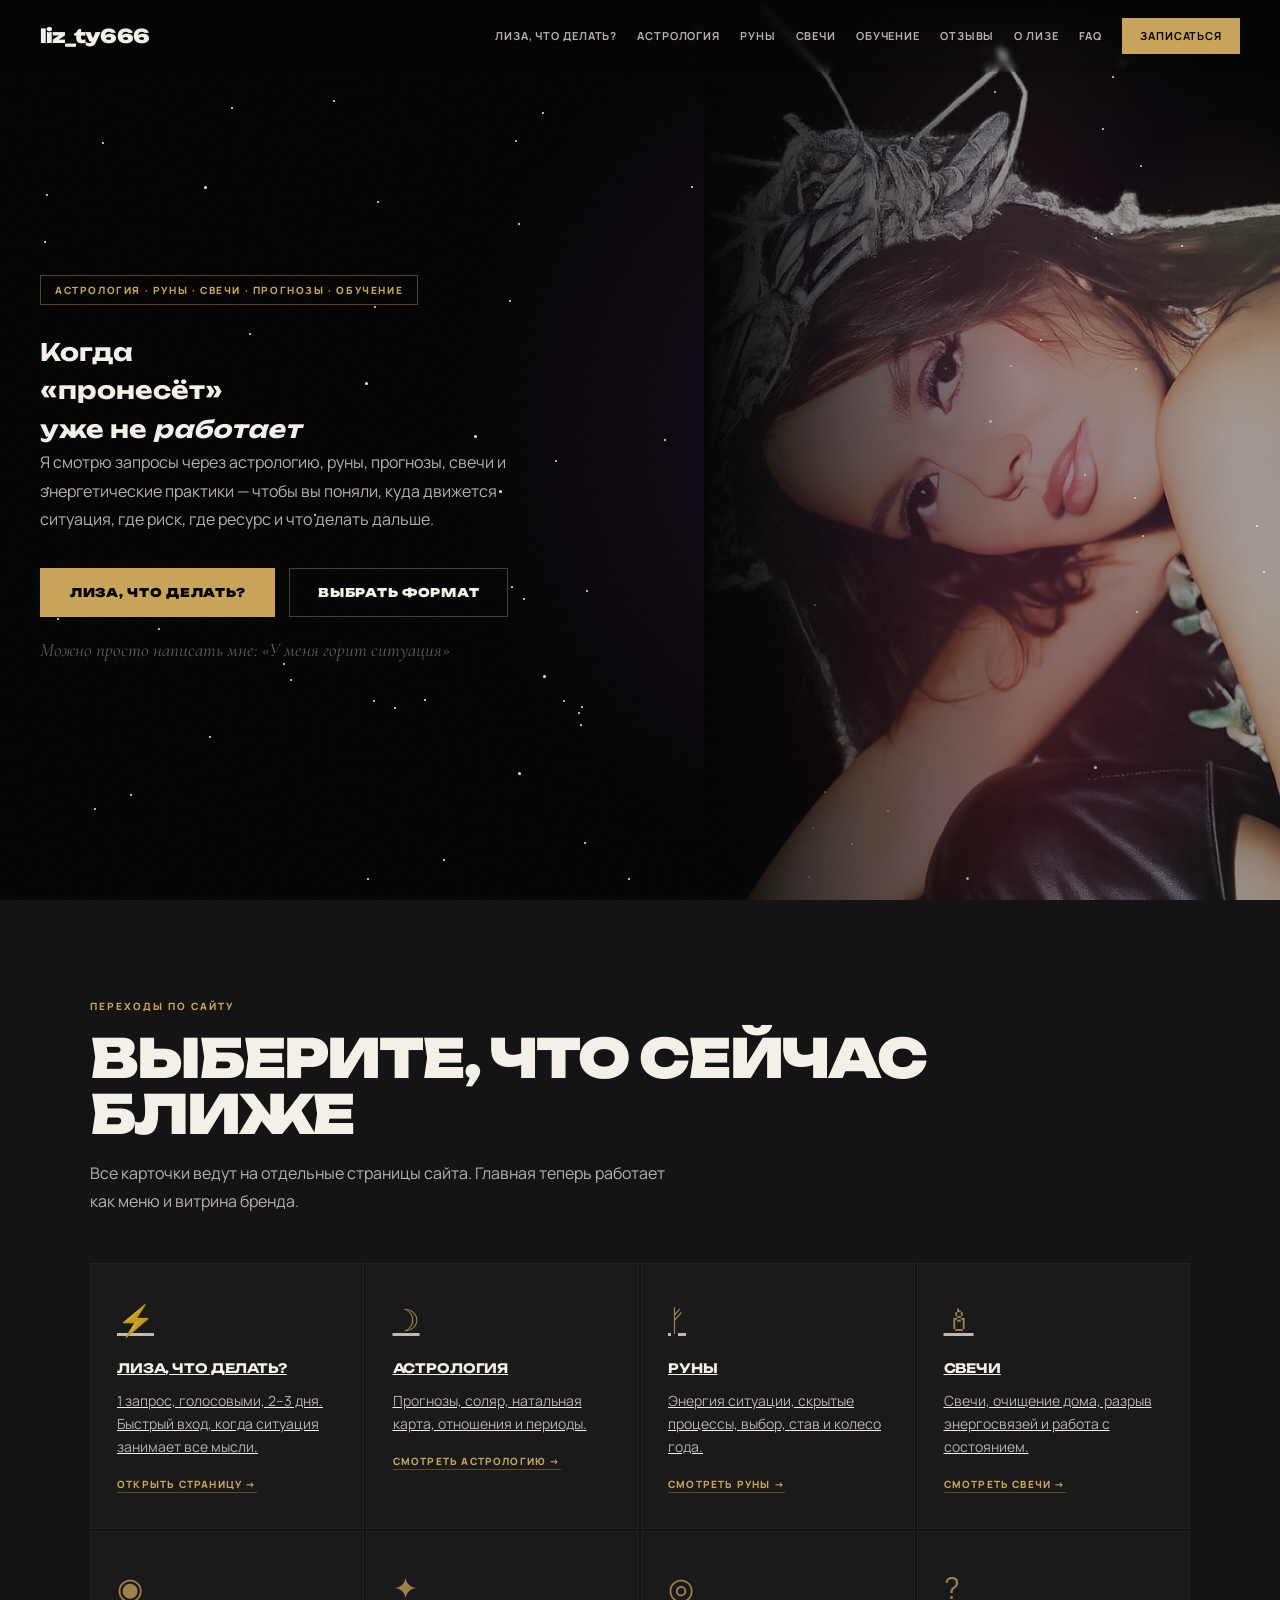
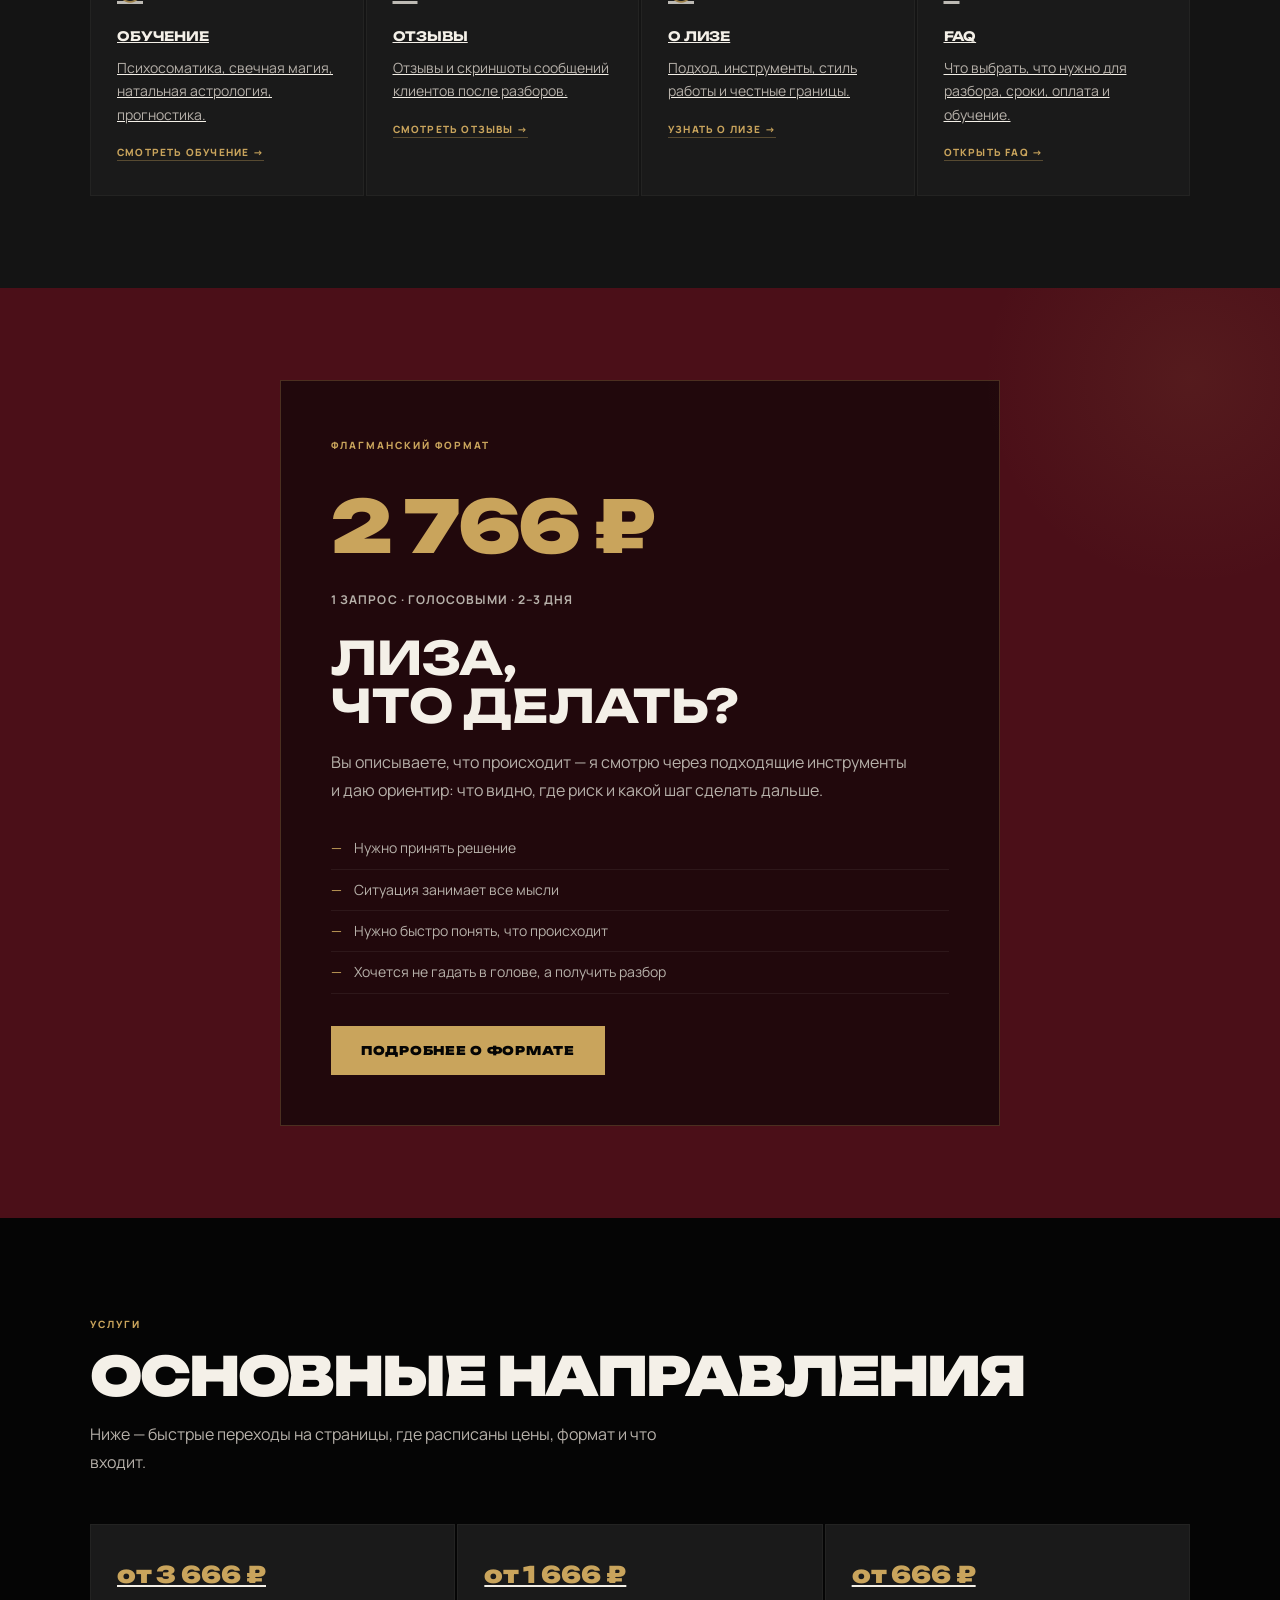
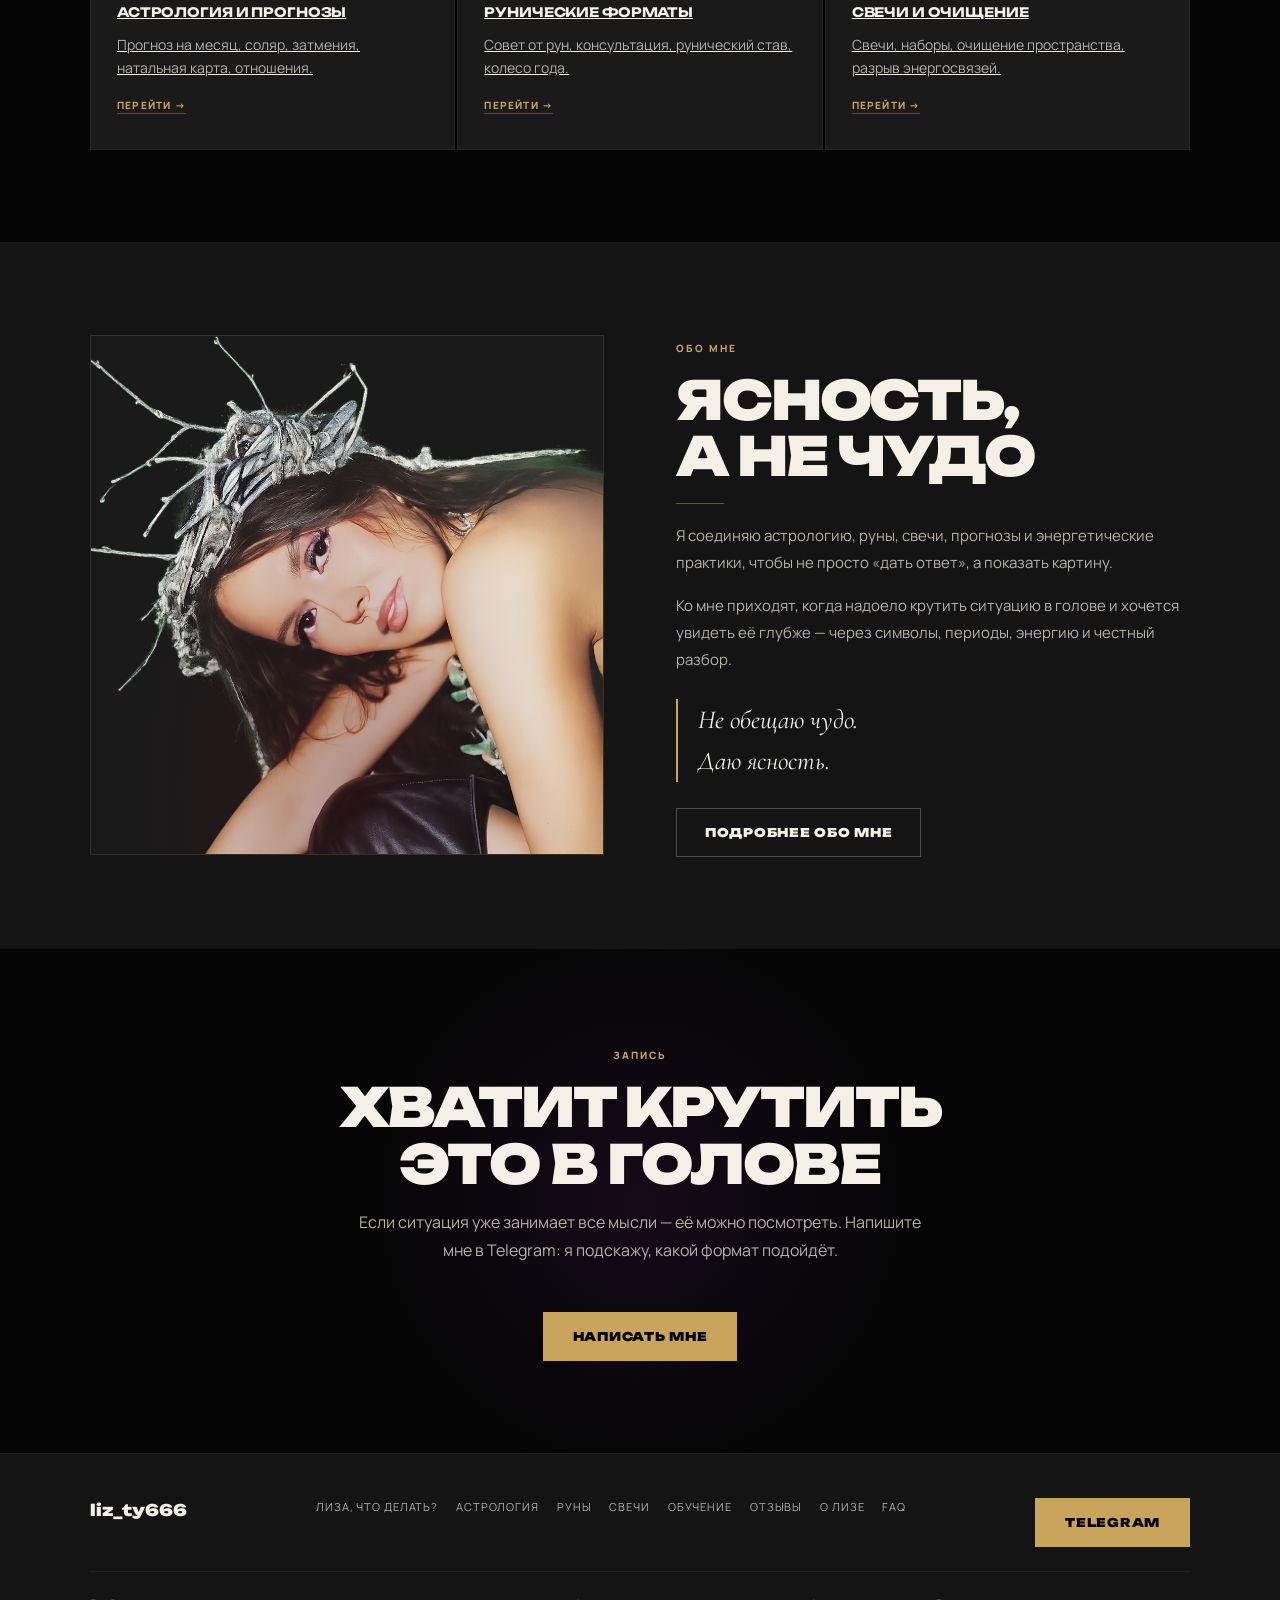
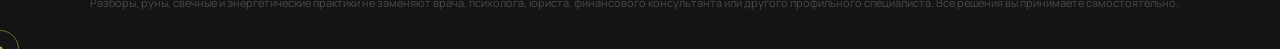
==== commit ca0bc02e: "Fix homepage navigation and redesign" ====
--- a/index.html
+++ b/index.html
@@ -4,671 +4,31 @@
 <meta charset="UTF-8">
 <meta name="viewport" content="width=device-width, initial-scale=1.0">
 <title>liz_ty666 — астрология, руны, свечи, прогнозы и обучение</title>
-<meta name="description" content="Консультации liz_ty666: астрология, руны, прогнозы, натальная карта, свечи, рунические ставы, обучение астрологии, психосоматике и свечной магии. Запись в Telegram.">
+<meta name="description" content="liz_ty666: астрология, руны, свечи, прогнозы, обучение и разборы. Запись в Telegram.">
 <meta property="og:title" content="liz_ty666 — астрология, руны, свечи, прогнозы">
-<meta property="og:description" content="Консультации, прогнозы, руны, свечи и обучение. Запись в Telegram @liz_ty666">
+<meta property="og:description" content="Разборы, прогнозы, руны, свечи и обучение. Запись в Telegram @liz_ty666">
 <meta property="og:type" content="website">
 <link rel="preconnect" href="https://fonts.googleapis.com">
 <link rel="preconnect" href="https://fonts.gstatic.com" crossorigin>
 <link href="https://fonts.googleapis.com/css2?family=Cormorant+Garamond:ital,wght@0,400;0,600;0,700;1,400;1,600&family=Unbounded:wght@400;700;900&family=Manrope:wght@300;400;500;600&display=swap" rel="stylesheet">
 <style>
-:root {
-  --black: #050505;
-  --deep-black: #080808;
-  --graphite: #141414;
-  --graphite2: #1a1a1a;
-  --milk: #F4F0E8;
-  --grey: #B7B1AA;
-  --gold: #C9A45C;
-  --gold-light: #DDB96E;
-  --bordeaux: #4B0F18;
-  --violet: #25112E;
-  --violet2: #1d0d25;
-  --text: #D8D4CC;
-}
-
-* { margin: 0; padding: 0; box-sizing: border-box; }
-
-html { scroll-behavior: smooth; }
-
-body {
-  background: var(--black);
-  color: var(--milk);
-  font-family: 'Manrope', sans-serif;
-  font-size: 16px;
-  line-height: 1.6;
-  overflow-x: hidden;
-  cursor: default;
-}
-
-body::before {
-  content: '';
-  position: fixed;
-  inset: 0;
-  background-image: url("data:image/svg+xml,%3Csvg viewBox='0 0 256 256' xmlns='http://www.w3.org/2000/svg'%3E%3Cfilter id='noise'%3E%3CfeTurbulence type='fractalNoise' baseFrequency='0.9' numOctaves='4' stitchTiles='stitch'/%3E%3C/filter%3E%3Crect width='100%25' height='100%25' filter='url(%23noise)' opacity='0.04'/%3E%3C/svg%3E");
-  pointer-events: none;
-  z-index: 9999;
-  opacity: 0.4;
-}
-
-h1, h2, h3 { font-family: 'Unbounded', sans-serif; }
-.serif { font-family: 'Cormorant Garamond', serif; }
-
-header {
-  position: fixed;
-  top: 0;
-  left: 0;
-  right: 0;
-  z-index: 1000;
-  padding: 20px 40px;
-  display: flex;
-  align-items: center;
-  justify-content: space-between;
-  background: linear-gradient(to bottom, rgba(5,5,5,0.95) 0%, transparent 100%);
-  backdrop-filter: blur(2px);
-}
-
-.logo {
-  font-family: 'Unbounded', sans-serif;
-  font-size: 20px;
-  font-weight: 900;
-  color: var(--milk);
-  letter-spacing: -0.5px;
-  text-decoration: none;
-}
-
-nav { display: flex; gap: 28px; align-items: center; }
-
-nav a {
-  color: var(--grey);
-  text-decoration: none;
-  font-size: 12px;
-  font-weight: 500;
-  letter-spacing: 0.08em;
-  text-transform: uppercase;
-  transition: color 0.3s;
-}
-nav a:hover { color: var(--milk); }
-
-.nav-cta {
-  background: var(--gold);
-  color: var(--black) !important;
-  padding: 8px 18px;
-  font-weight: 700 !important;
-  letter-spacing: 0.06em;
-}
-.nav-cta:hover { background: var(--gold-light); }
-
-.burger {
-  display: none;
-  flex-direction: column;
-  gap: 5px;
-  cursor: pointer;
-  padding: 4px;
-}
-.burger span {
-  display: block;
-  width: 24px;
-  height: 2px;
-  background: var(--milk);
-  transition: all 0.3s;
-}
-
-.mobile-nav {
-  display: none;
-  position: fixed;
-  inset: 0;
-  background: rgba(5,5,5,0.98);
-  z-index: 999;
-  flex-direction: column;
-  align-items: center;
-  justify-content: center;
-  gap: 32px;
-}
-.mobile-nav.open { display: flex; }
-.mobile-nav a {
-  color: var(--milk);
-  font-family: 'Unbounded', sans-serif;
-  font-size: 22px;
-  font-weight: 700;
-  text-decoration: none;
-  letter-spacing: -0.03em;
-  transition: color 0.3s;
-}
-.mobile-nav a:hover { color: var(--gold); }
-.mobile-nav-close {
-  position: absolute;
-  top: 24px;
-  right: 28px;
-  font-size: 28px;
-  cursor: pointer;
-  color: var(--grey);
-}
-
-.fixed-cta {
-  display: none;
-  position: fixed;
-  bottom: 0;
-  left: 0;
-  right: 0;
-  z-index: 998;
-  padding: 0;
-}
-.fixed-cta a {
-  display: block;
-  background: var(--gold);
-  color: var(--black);
-  text-align: center;
-  padding: 16px;
-  font-family: 'Unbounded', sans-serif;
-  font-size: 14px;
-  font-weight: 900;
-  letter-spacing: 0.04em;
-  text-decoration: none;
-  text-transform: uppercase;
-}
-
-#hero {
-  min-height: 100vh;
-  display: flex;
-  align-items: center;
-  position: relative;
-  overflow: hidden;
-  padding: 120px 40px 80px;
-}
-
-.hero-bg {
-  position: absolute;
-  inset: 0;
-  background:
-    radial-gradient(ellipse 60% 80% at 70% 50%, rgba(37,17,46,0.6) 0%, transparent 70%),
-    radial-gradient(ellipse 30% 40% at 80% 70%, rgba(75,15,24,0.3) 0%, transparent 60%),
-    var(--black);
-}
-
-.hero-stars { position: absolute; inset: 0; overflow: hidden; }
-
-.star {
-  position: absolute;
-  width: 2px;
-  height: 2px;
-  background: var(--milk);
-  border-radius: 50%;
-  animation: twinkle var(--dur, 3s) ease-in-out infinite var(--del, 0s);
-}
-
-@keyframes twinkle { 0%, 100% { opacity: 0.15; } 50% { opacity: 0.8; } }
-
-.hero-rune {
-  position: absolute;
-  font-size: 120px;
-  color: rgba(201, 164, 92, 0.04);
-  font-family: serif;
-  user-select: none;
-  pointer-events: none;
-}
-
-.hero-content { position: relative; z-index: 2; max-width: 680px; }
-
-.hero-tag {
-  display: inline-block;
-  border: 1px solid rgba(201,164,92,0.4);
-  color: var(--gold);
-  font-size: 11px;
-  font-weight: 600;
-  letter-spacing: 0.15em;
-  text-transform: uppercase;
-  padding: 6px 16px;
-  margin-bottom: 32px;
-  font-family: 'Manrope', sans-serif;
-}
-
-.hero h1 {
-  font-size: clamp(36px, 6vw, 80px);
-  font-weight: 900;
-  line-height: 1.05;
-  letter-spacing: -0.03em;
-  text-transform: uppercase;
-  margin-bottom: 28px;
-  color: var(--milk);
-}
-
-.hero h1 em {
-  font-style: italic;
-  font-family: 'Cormorant Garamond', serif;
-  font-size: 1.2em;
-  color: var(--gold);
-  font-weight: 600;
-  text-transform: none;
-  letter-spacing: 0;
-}
-
-.hero-sub {
-  font-size: 16px;
-  line-height: 1.7;
-  color: var(--grey);
-  max-width: 520px;
-  margin-bottom: 40px;
-  font-weight: 400;
-}
-
-.hero-btns { display: flex; gap: 16px; flex-wrap: wrap; margin-bottom: 24px; }
-
-.btn-primary {
-  display: inline-block;
-  background: var(--gold);
-  color: var(--black);
-  padding: 16px 32px;
-  font-family: 'Unbounded', sans-serif;
-  font-size: 13px;
-  font-weight: 900;
-  letter-spacing: 0.05em;
-  text-transform: uppercase;
-  text-decoration: none;
-  transition: all 0.3s;
-  position: relative;
-  overflow: hidden;
-}
-.btn-primary::after {
-  content: '';
-  position: absolute;
-  inset: 0;
-  background: rgba(255,255,255,0.15);
-  transform: translateX(-100%);
-  transition: transform 0.3s;
-}
-.btn-primary:hover::after { transform: translateX(0); }
-
-.btn-secondary {
-  display: inline-block;
-  border: 1px solid rgba(244,240,232,0.3);
-  color: var(--milk);
-  padding: 15px 32px;
-  font-family: 'Unbounded', sans-serif;
-  font-size: 13px;
-  font-weight: 700;
-  letter-spacing: 0.05em;
-  text-transform: uppercase;
-  text-decoration: none;
-  transition: all 0.3s;
-}
-.btn-secondary:hover { border-color: var(--gold); color: var(--gold); }
-
-.hero-hint {
-  color: rgba(183,177,170,0.6);
-  font-style: italic;
-  font-family: 'Cormorant Garamond', serif;
-  font-size: 18px;
-}
-
-.hero-visual {
-  position: absolute;
-  right: 0;
-  top: 0;
-  bottom: 0;
-  width: 45%;
-  display: flex;
-  align-items: center;
-  justify-content: center;
-  overflow: hidden;
-}
-
-.ai-girl-placeholder {
-  width: 100%;
-  height: 100%;
-  background:
-    radial-gradient(ellipse 70% 90% at 50% 60%, rgba(37,17,46,0.8) 0%, transparent 70%),
-    radial-gradient(ellipse 40% 50% at 60% 40%, rgba(75,15,24,0.4) 0%, transparent 60%);
-  display: flex;
-  align-items: center;
-  justify-content: center;
-  position: relative;
-}
-
-.ai-girl-silhouette { width: 340px; height: 520px; position: relative; }
-.ai-girl-silhouette svg { width: 100%; height: 100%; filter: drop-shadow(0 0 40px rgba(201,164,92,0.2)); }
-
-.candle-glow {
-  position: absolute;
-  bottom: 60px;
-  left: 50%;
-  transform: translateX(-50%);
-  width: 200px;
-  height: 200px;
-  border-radius: 50%;
-  background: radial-gradient(circle, rgba(201,164,92,0.15) 0%, transparent 70%);
-  animation: glow-pulse 3s ease-in-out infinite;
-}
-@keyframes glow-pulse { 0%, 100% { transform: translateX(-50%) scale(1); opacity: 0.6; } 50% { transform: translateX(-50%) scale(1.2); opacity: 1; } }
-
-section { padding: 100px 40px; position: relative; }
-.container { max-width: 1100px; margin: 0 auto; }
-
-.section-label {
-  display: inline-block;
-  font-size: 10px;
-  font-weight: 600;
-  letter-spacing: 0.2em;
-  text-transform: uppercase;
-  color: var(--gold);
-  margin-bottom: 20px;
-  font-family: 'Manrope', sans-serif;
-}
-.section-title {
-  font-size: clamp(28px, 4vw, 54px);
-  font-weight: 900;
-  line-height: 1.05;
-  letter-spacing: -0.03em;
-  text-transform: uppercase;
-  margin-bottom: 20px;
-}
-.section-sub {
-  font-size: 16px;
-  color: var(--grey);
-  max-width: 560px;
-  line-height: 1.7;
-  margin-bottom: 60px;
-}
-.divider { width: 60px; height: 1px; background: var(--gold); margin: 24px 0; opacity: 0.5; }
-
-#recognize { background: var(--graphite); }
-.cards-grid { display: grid; grid-template-columns: repeat(3, 1fr); gap: 2px; }
-.recog-card { background: var(--graphite2); padding: 36px 28px; border-left: 2px solid transparent; transition: all 0.4s; cursor: default; }
-.recog-card:hover { border-left-color: var(--gold); background: #1e1e1e; }
-.recog-card-icon { font-size: 28px; margin-bottom: 16px; }
-.recog-card h3 { font-family: 'Unbounded', sans-serif; font-size: 14px; font-weight: 700; margin-bottom: 12px; color: var(--milk); letter-spacing: -0.02em; }
-.recog-card p { font-size: 14px; color: var(--grey); line-height: 1.6; }
-
-#method { background: var(--black); border-top: 1px solid rgba(244,240,232,0.06); }
-.method-grid { display: grid; grid-template-columns: repeat(5, 1fr); gap: 1px; margin-bottom: 60px; background: rgba(244,240,232,0.05); }
-.method-card { background: var(--black); padding: 36px 24px; transition: background 0.3s; }
-.method-card:hover { background: var(--graphite); }
-.method-rune { font-size: 32px; color: var(--gold); margin-bottom: 16px; opacity: 0.7; }
-.method-card h3 { font-family: 'Unbounded', sans-serif; font-size: 12px; font-weight: 700; text-transform: uppercase; letter-spacing: 0.05em; margin-bottom: 12px; color: var(--milk); }
-.method-card p { font-size: 13px; color: var(--grey); line-height: 1.6; }
-.method-accent { text-align: center; padding: 40px; border: 1px solid rgba(201,164,92,0.2); max-width: 640px; margin: 0 auto 50px; }
-.method-accent p { font-family: 'Cormorant Garamond', serif; font-size: 26px; font-style: italic; color: var(--milk); line-height: 1.5; }
-
-#liza-what { background: var(--bordeaux); padding: 80px 40px; position: relative; overflow: hidden; }
-#liza-what::before { content: ''; position: absolute; top: -100px; right: -100px; width: 400px; height: 400px; border-radius: 50%; background: radial-gradient(circle, rgba(201,164,92,0.08) 0%, transparent 70%); }
-.liza-what-inner { max-width: 700px; margin: 0 auto; position: relative; z-index: 2; }
-.liza-what-card { background: rgba(5,5,5,0.6); border: 1px solid rgba(201,164,92,0.3); padding: 56px 48px; position: relative; }
-.liza-what-card::before { content: '❊'; position: absolute; top: -12px; left: 48px; background: var(--bordeaux); padding: 0 8px; color: var(--gold); font-size: 16px; }
-.liza-price { font-family: 'Unbounded', sans-serif; font-size: 48px; font-weight: 900; color: var(--gold); letter-spacing: -0.03em; margin-bottom: 8px; }
-.liza-format { font-size: 13px; color: var(--grey); margin-bottom: 32px; letter-spacing: 0.05em; text-transform: uppercase; font-weight: 600; }
-.liza-what-title { font-family: 'Unbounded', sans-serif; font-size: clamp(24px, 4vw, 42px); font-weight: 900; letter-spacing: -0.03em; text-transform: uppercase; margin-bottom: 24px; color: var(--milk); }
-.liza-desc { font-size: 16px; color: var(--grey); line-height: 1.7; margin-bottom: 32px; }
-.liza-list { list-style: none; margin-bottom: 40px; }
-.liza-list li { font-size: 14px; color: var(--grey); padding: 8px 0; border-bottom: 1px solid rgba(255,255,255,0.06); display: flex; align-items: center; gap: 12px; }
-.liza-list li::before { content: '—'; color: var(--gold); flex-shrink: 0; }
-.liza-cta { display: inline-block; background: var(--gold); color: var(--black); padding: 18px 40px; font-family: 'Unbounded', sans-serif; font-size: 13px; font-weight: 900; letter-spacing: 0.06em; text-transform: uppercase; text-decoration: none; transition: background 0.3s; width: 100%; text-align: center; }
-.liza-cta:hover { background: var(--gold-light); }
-
-#directions { background: var(--graphite); padding: 80px 40px; }
-.directions-grid { display: grid; grid-template-columns: repeat(4, 1fr); gap: 2px; }
-.dir-card { background: var(--black); padding: 44px 28px; display: flex; flex-direction: column; gap: 16px; transition: all 0.4s; position: relative; overflow: hidden; }
-.dir-card::after { content: ''; position: absolute; bottom: 0; left: 0; right: 0; height: 2px; background: var(--gold); transform: scaleX(0); transition: transform 0.4s; }
-.dir-card:hover::after { transform: scaleX(1); }
-.dir-card:hover { background: #0d0d0d; }
-.dir-icon { font-size: 36px; }
-.dir-card h3 { font-family: 'Unbounded', sans-serif; font-size: 14px; font-weight: 700; text-transform: uppercase; letter-spacing: -0.01em; color: var(--milk); }
-.dir-card p { font-size: 13px; color: var(--grey); line-height: 1.6; flex: 1; }
-.dir-link { display: inline-block; font-size: 11px; font-weight: 700; letter-spacing: 0.12em; text-transform: uppercase; color: var(--gold); text-decoration: none; border-bottom: 1px solid rgba(201,164,92,0.3); padding-bottom: 2px; transition: border-color 0.3s; align-self: flex-start; margin-top: 8px; }
-.dir-link:hover { border-color: var(--gold); }
-
-.services-section { background: var(--black); border-top: 1px solid rgba(244,240,232,0.06); }
-.services-grid { display: grid; grid-template-columns: repeat(3, 1fr); gap: 2px; margin-bottom: 40px; }
-.service-card { background: var(--graphite2); padding: 36px 28px; display: flex; flex-direction: column; gap: 12px; transition: all 0.3s; border-bottom: 2px solid transparent; }
-.service-card:hover { background: #1d1d1d; border-bottom-color: var(--gold); }
-.service-price { font-family: 'Unbounded', sans-serif; font-size: 24px; font-weight: 900; color: var(--gold); letter-spacing: -0.02em; }
-.service-name { font-family: 'Unbounded', sans-serif; font-size: 14px; font-weight: 700; color: var(--milk); text-transform: uppercase; letter-spacing: -0.01em; }
-.service-desc { font-size: 13px; color: var(--grey); line-height: 1.6; flex: 1; }
-.service-list { list-style: none; margin-top: 4px; }
-.service-list li { font-size: 12px; color: rgba(183,177,170,0.7); padding: 4px 0; border-bottom: 1px solid rgba(255,255,255,0.04); display: flex; gap: 8px; }
-.service-list li::before { content: '·'; color: var(--gold); flex-shrink: 0; }
-.service-cta { display: inline-block; background: transparent; border: 1px solid rgba(201,164,92,0.4); color: var(--gold); padding: 10px 20px; font-family: 'Unbounded', sans-serif; font-size: 10px; font-weight: 700; letter-spacing: 0.1em; text-transform: uppercase; text-decoration: none; transition: all 0.3s; align-self: flex-start; margin-top: 8px; }
-.service-cta:hover { background: var(--gold); color: var(--black); }
-.rune-bg-text { position: absolute; font-size: 300px; color: rgba(201,164,92,0.025); font-family: serif; user-select: none; pointer-events: none; line-height: 1; right: -40px; top: 50%; transform: translateY(-50%); }
-
-#runes { background: var(--graphite); position: relative; overflow: hidden; }
-#runes::before { content: 'ᚠᚢᚦᚨ'; position: absolute; font-size: 200px; color: rgba(201,164,92,0.03); bottom: -20px; right: -20px; letter-spacing: 20px; font-family: serif; }
-#candles { background: var(--black); position: relative; overflow: hidden; }
-#candles::before { content: ''; position: absolute; top: 0; right: 200px; width: 1px; height: 100%; background: linear-gradient(to bottom, transparent, rgba(201,164,92,0.1), transparent); }
-.candle-card { background: var(--graphite2); border: 1px solid rgba(201,164,92,0.1); }
-.candle-card:hover { border-color: rgba(201,164,92,0.3); }
-
-#education { background: var(--violet2); position: relative; overflow: hidden; }
-#education::before { content: ''; position: absolute; top: -200px; left: -200px; width: 600px; height: 600px; border-radius: 50%; background: radial-gradient(circle, rgba(37,17,46,0.8) 0%, transparent 70%); }
-.edu-grid { display: grid; grid-template-columns: repeat(2, 1fr); gap: 2px; margin-bottom: 40px; }
-.edu-card { background: rgba(5,5,5,0.5); border: 1px solid rgba(244,240,232,0.06); padding: 40px 32px; display: flex; flex-direction: column; gap: 12px; transition: all 0.4s; }
-.edu-card:hover { background: rgba(5,5,5,0.8); border-color: rgba(201,164,92,0.2); }
-.edu-price { font-family: 'Unbounded', sans-serif; font-size: 28px; font-weight: 900; color: var(--gold); }
-.edu-name { font-family: 'Unbounded', sans-serif; font-size: 16px; font-weight: 700; color: var(--milk); text-transform: uppercase; letter-spacing: -0.02em; }
-.edu-desc { font-size: 14px; color: var(--grey); line-height: 1.6; flex: 1; }
-.edu-inside { list-style: none; }
-.edu-inside li { font-size: 12px; color: rgba(183,177,170,0.6); padding: 4px 0; display: flex; gap: 8px; }
-.edu-inside li::before { content: '✦'; color: var(--gold); font-size: 8px; flex-shrink: 0; margin-top: 2px; }
-.edu-small-grid { display: grid; grid-template-columns: repeat(4, 1fr); gap: 2px; margin-bottom: 40px; }
-.edu-small-card { background: rgba(5,5,5,0.4); border: 1px solid rgba(244,240,232,0.05); padding: 24px 20px; text-align: center; }
-.edu-small-card .price { font-family: 'Unbounded', sans-serif; font-size: 18px; font-weight: 900; color: var(--gold); margin-bottom: 8px; }
-.edu-small-card .name { font-size: 12px; color: var(--grey); text-transform: uppercase; letter-spacing: 0.08em; font-weight: 600; }
-
-#how { background: var(--graphite); }
-.steps { display: flex; flex-direction: column; gap: 0; max-width: 640px; margin-bottom: 60px; }
-.step { display: flex; gap: 28px; padding: 28px 0; border-bottom: 1px solid rgba(255,255,255,0.06); align-items: flex-start; }
-.step-num { font-family: 'Unbounded', sans-serif; font-size: 36px; font-weight: 900; color: rgba(201,164,92,0.2); flex-shrink: 0; line-height: 1; width: 50px; }
-.step-text h3 { font-family: 'Unbounded', sans-serif; font-size: 14px; font-weight: 700; color: var(--milk); margin-bottom: 8px; text-transform: uppercase; }
-.step-text p { font-size: 14px; color: var(--grey); line-height: 1.6; }
-
-#about { background: var(--black); position: relative; overflow: hidden; }
-.about-grid { display: grid; grid-template-columns: 1fr 1fr; gap: 80px; align-items: center; }
-.about-visual { position: relative; height: 520px; }
-.about-frame { position: absolute; inset: 0; border: 1px solid rgba(201,164,92,0.15); background: var(--graphite); display: flex; align-items: center; justify-content: center; overflow: hidden; }
-.about-frame-inner { width: 100%; height: 100%; background: radial-gradient(ellipse at 50% 80%, rgba(75,15,24,0.3) 0%, transparent 60%), radial-gradient(ellipse at 50% 20%, rgba(37,17,46,0.4) 0%, transparent 60%), var(--graphite); display: flex; align-items: center; justify-content: center; }
-.about-photo-placeholder { font-family: 'Cormorant Garamond', serif; font-size: 18px; color: rgba(183,177,170,0.3); text-align: center; font-style: italic; }
-.about-corner { position: absolute; width: 20px; height: 20px; border-color: var(--gold); border-style: solid; opacity: 0.4; }
-.about-corner.tl { top: -5px; left: -5px; border-width: 2px 0 0 2px; }
-.about-corner.tr { top: -5px; right: -5px; border-width: 2px 2px 0 0; }
-.about-corner.bl { bottom: -5px; left: -5px; border-width: 0 0 2px 2px; }
-.about-corner.br { bottom: -5px; right: -5px; border-width: 0 2px 2px 0; }
-.about-text .section-title { margin-bottom: 24px; }
-.about-text p { font-size: 16px; color: var(--grey); line-height: 1.8; margin-bottom: 20px; }
-.about-accent { font-family: 'Cormorant Garamond', serif; font-size: 28px; font-style: italic; color: var(--milk); border-left: 2px solid var(--gold); padding-left: 24px; margin: 32px 0; line-height: 1.4; }
-
-#reviews { background: var(--graphite); }
-.reviews-lead { text-align: center; max-width: 560px; margin: 0 auto 60px; }
-.reviews-lead .section-title { text-align: center; }
-.reviews-lead .section-sub { text-align: center; margin: 0 auto 40px; }
-.review-tg-block { text-align: center; padding: 60px; border: 1px solid rgba(201,164,92,0.2); max-width: 560px; margin: 0 auto; background: var(--black); }
-.review-tg-block p { font-size: 16px; color: var(--grey); margin-bottom: 32px; line-height: 1.7; }
-.review-tg-icon { font-size: 48px; margin-bottom: 20px; }
-
-#faq { background: var(--black); border-top: 1px solid rgba(244,240,232,0.06); }
-.faq-list { display: flex; flex-direction: column; gap: 0; max-width: 720px; }
-.faq-item { border-bottom: 1px solid rgba(244,240,232,0.08); }
-.faq-q { padding: 24px 0; display: flex; justify-content: space-between; align-items: center; cursor: pointer; gap: 20px; }
-.faq-q h3 { font-family: 'Unbounded', sans-serif; font-size: 14px; font-weight: 700; color: var(--milk); letter-spacing: -0.01em; line-height: 1.4; }
-.faq-toggle { width: 28px; height: 28px; border: 1px solid rgba(201,164,92,0.3); display: flex; align-items: center; justify-content: center; flex-shrink: 0; color: var(--gold); font-size: 18px; transition: all 0.3s; }
-.faq-item.open .faq-toggle { background: var(--gold); color: var(--black); transform: rotate(45deg); }
-.faq-a { max-height: 0; overflow: hidden; transition: max-height 0.4s ease, padding 0.3s; }
-.faq-item.open .faq-a { max-height: 300px; padding-bottom: 24px; }
-.faq-a p { font-size: 15px; color: var(--grey); line-height: 1.7; }
-
-#final-cta { background: var(--black); text-align: center; padding: 120px 40px; position: relative; overflow: hidden; }
-#final-cta::before { content: ''; position: absolute; top: 50%; left: 50%; transform: translate(-50%, -50%); width: 600px; height: 600px; border-radius: 50%; background: radial-gradient(circle, rgba(37,17,46,0.5) 0%, transparent 70%); }
-#final-cta::after { content: ''; position: absolute; top: 50%; left: 50%; transform: translate(-50%, -50%); width: 300px; height: 300px; border-radius: 50%; background: radial-gradient(circle, rgba(75,15,24,0.4) 0%, transparent 70%); }
-.final-cta-content { position: relative; z-index: 2; }
-.final-cta-content .section-title { font-size: clamp(36px, 5vw, 72px); margin-bottom: 24px; }
-.final-cta-content .section-sub { margin: 0 auto 48px; text-align: center; max-width: 480px; }
-.final-hint { margin-top: 24px; font-family: 'Cormorant Garamond', serif; font-size: 20px; font-style: italic; color: rgba(183,177,170,0.5); }
-
-footer { background: var(--graphite); border-top: 1px solid rgba(244,240,232,0.06); padding: 60px 40px 40px; }
-.footer-grid { display: grid; grid-template-columns: 2fr 1fr 1fr; gap: 60px; max-width: 1100px; margin: 0 auto 48px; }
-.footer-logo { font-family: 'Unbounded', sans-serif; font-size: 20px; font-weight: 900; color: var(--milk); margin-bottom: 16px; display: block; text-decoration: none; }
-.footer-tagline { font-size: 14px; color: var(--grey); line-height: 1.6; margin-bottom: 24px; }
-.footer-socials { display: flex; gap: 16px; }
-.footer-social-link { display: inline-block; border: 1px solid rgba(201,164,92,0.3); color: var(--gold); padding: 8px 16px; font-size: 12px; font-weight: 700; text-decoration: none; letter-spacing: 0.08em; text-transform: uppercase; transition: all 0.3s; }
-.footer-social-link:hover { background: var(--gold); color: var(--black); }
-.footer-nav h4 { font-family: 'Unbounded', sans-serif; font-size: 11px; font-weight: 700; text-transform: uppercase; letter-spacing: 0.12em; color: var(--grey); margin-bottom: 20px; }
-.footer-nav ul { list-style: none; }
-.footer-nav ul li { margin-bottom: 10px; }
-.footer-nav ul li a { font-size: 14px; color: rgba(183,177,170,0.7); text-decoration: none; transition: color 0.3s; }
-.footer-nav ul li a:hover { color: var(--milk); }
-.footer-bottom { max-width: 1100px; margin: 0 auto; border-top: 1px solid rgba(244,240,232,0.06); padding-top: 32px; display: flex; flex-direction: column; gap: 16px; }
-.footer-disclaimer { font-size: 12px; color: rgba(183,177,170,0.4); line-height: 1.7; max-width: 700px; }
-.footer-note { font-size: 12px; color: rgba(183,177,170,0.3); }
-
-.fade-in { opacity: 0; transform: translateY(24px); transition: opacity 0.6s ease, transform 0.6s ease; }
-.fade-in.visible { opacity: 1; transform: translateY(0); }
-
-@media (max-width: 1024px) { .method-grid { grid-template-columns: repeat(3, 1fr); } .edu-small-grid { grid-template-columns: repeat(2, 1fr); } }
-@media (max-width: 768px) {
-  header { padding: 16px 20px; }
-  nav { display: none; }
-  .burger { display: flex; }
-  .fixed-cta { display: block; }
-  section { padding: 70px 20px; }
-  #hero { padding: 100px 20px 100px; }
-  .hero-content { max-width: 100%; }
-  .hero-visual { display: none; }
-  .hero h1 { font-size: 36px; }
-  .cards-grid { grid-template-columns: 1fr; }
-  .method-grid { grid-template-columns: 1fr 1fr; }
-  .directions-grid { grid-template-columns: 1fr 1fr; }
-  .services-grid { grid-template-columns: 1fr; }
-  .edu-grid { grid-template-columns: 1fr; }
-  .edu-small-grid { grid-template-columns: repeat(2, 1fr); }
-  .about-grid { grid-template-columns: 1fr; }
-  .about-visual { height: 300px; }
-  .footer-grid { grid-template-columns: 1fr; gap: 40px; }
-  .liza-what-card { padding: 36px 24px; }
-  .liza-price { font-size: 36px; }
-  .hero-btns { flex-direction: column; }
-  .btn-primary, .btn-secondary { width: 100%; text-align: center; }
-  footer { padding-bottom: 100px; }
-}
-@media (max-width: 480px) { .method-grid { grid-template-columns: 1fr; } .directions-grid { grid-template-columns: 1fr; } .edu-small-grid { grid-template-columns: 1fr 1fr; } }
+:root{--black:#050505;--graphite:#141414;--graphite2:#1a1a1a;--milk:#F4F0E8;--grey:#B7B1AA;--grey2:#8A8480;--gold:#C9A45C;--gold-light:#DDB96E;--bordeaux:#4B0F18;--violet2:#1d0d25}*{margin:0;padding:0;box-sizing:border-box}html{scroll-behavior:smooth}body{background:var(--black);color:var(--milk);font-family:'Manrope',sans-serif;line-height:1.6;overflow-x:hidden}body:before{content:'';position:fixed;inset:0;background-image:url("data:image/svg+xml,%3Csvg viewBox='0 0 256 256' xmlns='http://www.w3.org/2000/svg'%3E%3Cfilter id='n'%3E%3CfeTurbulence type='fractalNoise' baseFrequency='0.9' numOctaves='4' stitchTiles='stitch'/%3E%3C/filter%3E%3Crect width='100%25' height='100%25' filter='url(%23n)' opacity='0.04'/%3E%3C/svg%3E");pointer-events:none;z-index:9999;opacity:.45}h1,h2,h3{font-family:'Unbounded',sans-serif}.serif{font-family:'Cormorant Garamond',serif}a{color:inherit}header{position:fixed;top:0;left:0;right:0;z-index:1000;padding:18px 40px;display:flex;align-items:center;justify-content:space-between;background:linear-gradient(to bottom,rgba(5,5,5,.96),rgba(5,5,5,.15),transparent);backdrop-filter:blur(3px)}.logo{font-family:'Unbounded',sans-serif;font-size:19px;font-weight:900;letter-spacing:-.04em;text-decoration:none}.nav{display:flex;gap:20px;align-items:center;flex-wrap:wrap}.nav a{font-size:11px;font-weight:700;letter-spacing:.08em;text-transform:uppercase;color:var(--grey);text-decoration:none;transition:.25s}.nav a:hover,.nav a.is-active{color:var(--milk)}.nav-cta{background:var(--gold);color:var(--black)!important;padding:9px 18px}.burger{display:none;flex-direction:column;gap:5px;background:0;border:0;padding:6px}.burger span{display:block;width:22px;height:2px;background:var(--milk)}.mobile-nav{display:none;position:fixed;inset:0;background:rgba(5,5,5,.98);z-index:999;flex-direction:column;align-items:center;justify-content:center;gap:24px}.mobile-nav.open{display:flex}.mobile-nav a{font-family:'Unbounded',sans-serif;font-size:18px;font-weight:700;text-decoration:none}.mobile-nav-close{position:absolute;right:24px;top:22px;background:0;border:0;color:var(--grey);font-size:26px}.fixed-cta{display:none;position:fixed;left:0;right:0;bottom:0;z-index:998;padding-bottom:env(safe-area-inset-bottom)}.fixed-cta a{display:block;background:var(--gold);color:var(--black);text-align:center;padding:15px;font-family:'Unbounded',sans-serif;font-size:13px;font-weight:900;letter-spacing:.04em;text-transform:uppercase;text-decoration:none}.btn-primary,.btn-secondary{display:inline-block;font-family:'Unbounded',sans-serif;font-size:12px;font-weight:900;letter-spacing:.06em;text-transform:uppercase;text-decoration:none;transition:.25s}.btn-primary{background:var(--gold);color:var(--black);padding:15px 30px}.btn-primary:hover{background:var(--gold-light);box-shadow:0 0 34px rgba(201,164,92,.22)}.btn-secondary{border:1px solid rgba(244,240,232,.25);color:var(--milk);padding:14px 28px}.btn-secondary:hover{border-color:var(--gold);color:var(--gold)}section{position:relative;padding:92px 40px}.container{max-width:1100px;margin:0 auto}.section-label{display:inline-block;font-size:10px;font-weight:800;letter-spacing:.2em;text-transform:uppercase;color:var(--gold);margin-bottom:16px}.section-title{font-size:clamp(26px,4.2vw,56px);font-weight:900;line-height:1.05;letter-spacing:-.04em;text-transform:uppercase;margin-bottom:16px}.section-sub{font-size:16px;color:var(--grey);max-width:580px;line-height:1.75;margin-bottom:48px}.gold-line{width:48px;height:1px;background:var(--gold);opacity:.45;margin:18px 0}.fi{opacity:0;transform:translateY(18px);transition:.6s ease}.fi.vis{opacity:1;transform:none}.fi-d1{transition-delay:.1s}.fi-d2{transition-delay:.2s}#hero{min-height:100vh;display:flex;align-items:center;overflow:hidden;padding:120px 40px 80px}.hero-bg{position:absolute;inset:0;background:radial-gradient(ellipse 55% 75% at 74% 48%,rgba(37,17,46,.75),transparent 70%),radial-gradient(ellipse 35% 45% at 82% 76%,rgba(75,15,24,.42),transparent 62%),var(--black)}.hero-stars{position:absolute;inset:0;overflow:hidden;pointer-events:none}.star{position:absolute;width:2px;height:2px;border-radius:50%;background:var(--milk);animation:twinkle var(--dur,3s) ease-in-out infinite var(--del,0s)}@keyframes twinkle{0%,100%{opacity:.12}50%{opacity:.78}}.hero-content{position:relative;z-index:2;max-width:650px}.hero-tag{display:inline-block;border:1px solid rgba(201,164,92,.4);color:var(--gold);font-size:10px;font-weight:800;letter-spacing:.16em;text-transform:uppercase;padding:6px 14px;margin-bottom:28px}.hero h1{font-size:clamp(36px,6vw,78px);font-weight:900;line-height:1.04;letter-spacing:-.045em;text-transform:uppercase;margin-bottom:24px}.hero h1 em{font-family:'Cormorant Garamond',serif;font-style:italic;font-size:1.2em;color:var(--gold);font-weight:600;text-transform:none;letter-spacing:0}.hero-sub{font-size:16px;color:var(--grey);max-width:510px;line-height:1.78;margin-bottom:34px}.hero-btns{display:flex;gap:14px;flex-wrap:wrap;margin-bottom:18px}.hero-hint{font-family:'Cormorant Garamond',serif;font-size:19px;font-style:italic;color:rgba(183,177,170,.5)}.hero-visual{position:absolute;right:0;top:0;bottom:0;width:45%;overflow:hidden;display:flex;align-items:stretch;justify-content:center}.photo-hero{position:absolute;inset:0;background:radial-gradient(ellipse at 50% 35%,rgba(201,164,92,.08),transparent 48%)}.photo-hero img{width:100%;height:100%;object-fit:cover;object-position:center top;opacity:.76;filter:contrast(1.08) brightness(.86) saturate(1.04);mix-blend-mode:screen}.photo-hero:after{content:'';position:absolute;inset:0;background:linear-gradient(90deg,var(--black) 0%,rgba(5,5,5,.45) 28%,rgba(5,5,5,.05) 55%),radial-gradient(ellipse at 50% 75%,rgba(75,15,24,.38),transparent 65%)}.candle-glow{position:absolute;bottom:10%;left:50%;width:230px;height:230px;transform:translateX(-50%);border-radius:50%;background:radial-gradient(circle,rgba(201,164,92,.17),transparent 70%);animation:glow 3.6s ease-in-out infinite}@keyframes glow{50%{transform:translateX(-50%) scale(1.18);opacity:.72}}.grid{display:grid;gap:2px}.grid-3{grid-template-columns:repeat(3,1fr)}.grid-4{grid-template-columns:repeat(4,1fr)}.card{position:relative;background:var(--graphite2);padding:32px 26px;overflow:hidden;border:1px solid rgba(244,240,232,.04);transition:.3s}.card:hover{border-color:rgba(201,164,92,.24);box-shadow:0 0 42px rgba(201,164,92,.08);transform:translateY(-2px)}.card:before{content:'';position:absolute;inset:-1px;background:radial-gradient(circle at var(--mx,50%) var(--my,50%),rgba(201,164,92,.16),transparent 35%);opacity:0;transition:.25s;pointer-events:none}.card:hover:before{opacity:1}.card h3{font-size:13px;text-transform:uppercase;letter-spacing:-.01em;margin-bottom:10px}.card p{font-size:14px;color:var(--grey);line-height:1.65}.icon{font-size:30px;color:var(--gold);opacity:.75;margin-bottom:14px}.card-link{display:inline-block;margin-top:18px;color:var(--gold);font-size:10px;font-weight:900;letter-spacing:.12em;text-transform:uppercase;text-decoration:none;border-bottom:1px solid rgba(201,164,92,.35)}#routes{background:var(--graphite)}#flagship{background:var(--bordeaux);overflow:hidden}#flagship:before{content:'';position:absolute;right:-120px;top:-120px;width:420px;height:420px;border-radius:50%;background:radial-gradient(circle,rgba(201,164,92,.08),transparent 70%)}.flag-card{max-width:720px;margin:0 auto;background:rgba(5,5,5,.58);border:1px solid rgba(201,164,92,.25);padding:50px}.price{font-family:'Unbounded',sans-serif;font-size:clamp(42px,6vw,72px);font-weight:900;color:var(--gold);letter-spacing:-.04em}.format{font-size:12px;color:var(--grey);font-weight:700;letter-spacing:.09em;text-transform:uppercase;margin:6px 0 24px}.flag-card h2{font-size:clamp(28px,4vw,46px);line-height:1.05;text-transform:uppercase;margin-bottom:18px}.list{list-style:none;margin:24px 0 32px}.list li{padding:9px 0;border-bottom:1px solid rgba(255,255,255,.06);font-size:14px;color:var(--grey);display:flex;gap:12px}.list li:before{content:'—';color:var(--gold)}#services{background:var(--black)}.service-price{font-family:'Unbounded',sans-serif;color:var(--gold);font-size:23px;font-weight:900;margin-bottom:8px}#about-preview{background:var(--graphite)}.about-grid{display:grid;grid-template-columns:1fr 1fr;gap:72px;align-items:center}.about-photo{height:520px;border:1px solid rgba(201,164,92,.16);overflow:hidden;background:var(--graphite2);position:relative}.about-photo img{width:100%;height:100%;object-fit:cover;object-position:center top;filter:contrast(1.05) brightness(.95) saturate(1.04)}.about-photo:after{content:'';position:absolute;inset:0;background:radial-gradient(ellipse at 50% 88%,rgba(75,15,24,.3),transparent 60%)}.about-text p{color:var(--grey);font-size:15px;line-height:1.8;margin-bottom:16px}.about-accent{font-family:'Cormorant Garamond',serif;font-size:26px;font-style:italic;border-left:2px solid var(--gold);padding-left:20px;margin:26px 0}#final-cta{background:var(--black);text-align:center;overflow:hidden}#final-cta:before{content:'';position:absolute;left:50%;top:50%;width:560px;height:560px;border-radius:50%;transform:translate(-50%,-50%);background:radial-gradient(circle,rgba(37,17,46,.48),transparent 70%)}.final-inner{position:relative;z-index:2}.final-inner .section-sub{margin-left:auto;margin-right:auto;text-align:center}.footer{background:var(--graphite);border-top:1px solid rgba(244,240,232,.06);padding:44px 40px 36px}.footer-inner{max-width:1100px;margin:0 auto;display:flex;gap:28px;justify-content:space-between;flex-wrap:wrap}.footer-logo{font-family:'Unbounded',sans-serif;font-weight:900;text-decoration:none}.footer-links{display:flex;gap:18px;flex-wrap:wrap}.footer-links a{font-size:11px;color:var(--grey);text-decoration:none;text-transform:uppercase;letter-spacing:.08em}.footer-note{max-width:1100px;margin:24px auto 0;padding-top:22px;border-top:1px solid rgba(244,240,232,.05);font-size:11px;color:rgba(183,177,170,.35);line-height:1.7}.brand-loader{position:fixed;inset:0;z-index:20000;background:#050505;display:flex;align-items:center;justify-content:center;transition:.55s}.brand-loader.hide{opacity:0;pointer-events:none}.brand-loader__inner{text-align:center}.brand-loader__sigil{font-family:'Unbounded';font-size:44px;font-weight:900;color:var(--gold);letter-spacing:-.06em}.brand-loader__text{margin-top:12px;color:var(--grey);font-size:11px;text-transform:uppercase;letter-spacing:.18em}.brand-loader__line{width:160px;height:1px;background:linear-gradient(90deg,transparent,var(--gold),transparent);margin:20px auto 0;animation:loadline 1s infinite}@keyframes loadline{50%{opacity:.25}}.moon-light{position:fixed;right:-120px;top:12vh;width:320px;height:320px;border-radius:50%;background:radial-gradient(circle,rgba(201,164,92,.09),transparent 70%);pointer-events:none;z-index:0;animation:moon 7s ease-in-out infinite}@keyframes moon{50%{transform:translateY(28px)}}.zodiac-bg{position:fixed;inset:0;pointer-events:none;z-index:0;overflow:hidden}.zodiac-bg span{position:absolute;top:105%;color:rgba(201,164,92,.05);font-size:50px;animation:zfloat var(--dur,20s) linear infinite}@keyframes zfloat{to{transform:translateY(-125vh) rotate(160deg)}}.page-transition{position:fixed;inset:0;background:var(--black);z-index:15000;pointer-events:none;opacity:0;transition:.45s}.page-transition.active{opacity:1}.brand-cursor,.brand-cursor-dot{display:none} @media(pointer:fine){body{cursor:none}.brand-cursor{display:block;position:fixed;z-index:21000;width:38px;height:38px;border:1px solid rgba(201,164,92,.55);border-radius:50%;pointer-events:none;transform:translate(-50%,-50%);transition:width .2s,height .2s}.brand-cursor.hover{width:64px;height:64px;background:rgba(201,164,92,.06)}.brand-cursor-dot{display:block;position:fixed;z-index:21001;width:5px;height:5px;background:var(--gold);border-radius:50%;pointer-events:none;transform:translate(-50%,-50%)}}@media(max-width:900px){.nav{display:none}.burger{display:flex}.fixed-cta{display:block}section{padding:64px 20px}header{padding:14px 20px}#hero{padding:100px 20px 92px;min-height:auto}.hero-visual{position:relative;width:100%;height:420px;margin-top:36px}.hero{display:block}.grid-3,.grid-4,.about-grid{grid-template-columns:1fr}.flag-card{padding:34px 22px}.hero-btns{flex-direction:column}.btn-primary,.btn-secondary{width:100%;text-align:center}.footer{padding:40px 20px 92px}.footer-inner{flex-direction:column}.about-photo{height:420px}}
 </style>
 </head>
 <body>
-<header>
-  <a href="#" class="logo">liz_ty666</a>
-  <nav>
-    <a href="#astrology">Консультации</a>
-    <a href="#runes">Руны</a>
-    <a href="#candles">Свечи</a>
-    <a href="#education">Обучение</a>
-    <a href="#about">Обо мне</a>
-    <a href="#reviews">Отзывы</a>
-    <a href="https://t.me/liz_ty666" target="_blank" class="nav-cta">Записаться</a>
-  </nav>
-  <div class="burger" onclick="toggleMenu()"><span></span><span></span><span></span></div>
-</header>
-
-<div class="mobile-nav" id="mobileNav">
-  <span class="mobile-nav-close" onclick="toggleMenu()">✕</span>
-  <a href="#astrology" onclick="toggleMenu()">Консультации</a>
-  <a href="#runes" onclick="toggleMenu()">Руны</a>
-  <a href="#candles" onclick="toggleMenu()">Свечи</a>
-  <a href="#education" onclick="toggleMenu()">Обучение</a>
-  <a href="#about" onclick="toggleMenu()">Обо мне</a>
-  <a href="#reviews" onclick="toggleMenu()">Отзывы</a>
-  <a href="https://t.me/liz_ty666" target="_blank" onclick="toggleMenu()">Записаться →</a>
-</div>
-
-<div class="fixed-cta"><a href="https://t.me/liz_ty666?text=Лиза, что делать? Моя ситуация:" target="_blank">Лиза, что делать?</a></div>
-
-<section id="hero">
-  <div class="hero-bg"></div>
-  <div class="hero-stars" id="starsContainer"></div>
-  <div class="hero-rune" style="top:10%; left:60%;">ᚠ</div>
-  <div class="hero-rune" style="bottom:15%; right:5%; font-size:80px; opacity:0.03;">ᚱ</div>
-  <div class="hero-content fade-in">
-    <div class="hero-tag">Астрология · Руны · Свечи · Прогнозы · Обучение</div>
-    <h1>Когда<br>«пронесёт»<br>уже не <em>работает</em></h1>
-    <p class="hero-sub">Я смотрю запросы через астрологию, руны, прогнозы, свечи и энергетические практики — чтобы вы поняли, куда движется ситуация, где риск, где ресурс и что делать дальше.</p>
-    <div class="hero-btns">
-      <a href="https://t.me/liz_ty666?text=Лиза, что делать? Моя ситуация:" target="_blank" class="btn-primary">Лиза, что делать?</a>
-      <a href="#directions" class="btn-secondary">Выбрать формат</a>
-    </div>
-    <p class="hero-hint">Можно просто написать мне: «У меня горит ситуация»</p>
-  </div>
-  <div class="hero-visual">
-    <div class="ai-girl-placeholder">
-      <div class="ai-girl-silhouette">
-        <svg viewBox="0 0 340 520" fill="none" xmlns="http://www.w3.org/2000/svg">
-          <defs><radialGradient id="glow1" cx="50%" cy="50%" r="50%"><stop offset="0%" stop-color="#C9A45C" stop-opacity="0.15"/><stop offset="100%" stop-color="#C9A45C" stop-opacity="0"/></radialGradient><radialGradient id="glow2" cx="50%" cy="80%" r="50%"><stop offset="0%" stop-color="#4B0F18" stop-opacity="0.3"/><stop offset="100%" stop-color="#4B0F18" stop-opacity="0"/></radialGradient></defs>
-          <ellipse cx="170" cy="320" rx="160" ry="200" fill="url(#glow2)"/><ellipse cx="170" cy="200" rx="120" ry="180" fill="url(#glow1)"/>
-          <circle cx="60" cy="80" r="1.5" fill="#C9A45C" opacity="0.6"/><circle cx="280" cy="120" r="1" fill="#F4F0E8" opacity="0.5"/><circle cx="40" cy="200" r="1" fill="#C9A45C" opacity="0.4"/><circle cx="300" cy="280" r="1.5" fill="#F4F0E8" opacity="0.3"/><circle cx="80" cy="380" r="1" fill="#C9A45C" opacity="0.5"/><circle cx="260" cy="420" r="1" fill="#F4F0E8" opacity="0.4"/>
-          <text x="30" y="160" font-size="16" fill="#C9A45C" opacity="0.15" font-family="serif">ᚠ</text><text x="290" y="240" font-size="14" fill="#C9A45C" opacity="0.12" font-family="serif">ᚱ</text><text x="50" y="320" font-size="12" fill="#C9A45C" opacity="0.1" font-family="serif">ᚨ</text>
-          <ellipse cx="170" cy="100" rx="52" ry="58" fill="#141414" stroke="#C9A45C" stroke-width="0.5" stroke-opacity="0.2"/>
-          <path d="M118 80 Q90 20 130 10 Q170 0 210 10 Q250 20 222 80" fill="#0d0d0d" opacity="0.8"/><path d="M118 85 Q85 140 95 200 Q100 230 105 260" stroke="#0d0d0d" stroke-width="20" fill="none" opacity="0.8"/><path d="M222 85 Q255 140 245 200 Q240 230 235 260" stroke="#0d0d0d" stroke-width="20" fill="none" opacity="0.8"/>
-          <path d="M120 145 Q105 200 90 300 Q80 380 85 480 L255 480 Q260 380 250 300 Q235 200 220 145 Q195 160 170 162 Q145 160 120 145Z" fill="#0f0f0f" stroke="#C9A45C" stroke-width="0.3" stroke-opacity="0.15"/>
-          <path d="M140 150 Q170 175 200 150" stroke="#C9A45C" stroke-width="0.8" fill="none" opacity="0.3"/>
-          <ellipse cx="95" cy="290" rx="18" ry="28" fill="#141414" stroke="#C9A45C" stroke-width="0.3" stroke-opacity="0.2"/><ellipse cx="245" cy="290" rx="18" ry="28" fill="#141414" stroke="#C9A45C" stroke-width="0.3" stroke-opacity="0.2"/>
-          <rect x="248" y="255" width="8" height="30" rx="1" fill="#C9A45C" opacity="0.4"/><ellipse cx="252" cy="253" rx="5" ry="7" fill="#C9A45C" opacity="0.6"/><ellipse cx="252" cy="248" rx="10" ry="12" fill="#C9A45C" opacity="0.08"/>
-          <rect x="80" y="272" width="22" height="18" rx="3" fill="#1a1a1a" stroke="#C9A45C" stroke-width="0.5" stroke-opacity="0.4"/><text x="86" y="284" font-size="10" fill="#C9A45C" opacity="0.4" font-family="serif">ᚠ</text>
-          <ellipse cx="152" cy="95" rx="6" ry="7" fill="#1a1a1a" opacity="0.8"/><ellipse cx="188" cy="95" rx="6" ry="7" fill="#1a1a1a" opacity="0.8"/>
-          <circle cx="170" cy="200" r="8" fill="none" stroke="#C9A45C" stroke-width="0.8" opacity="0.3"/><text x="166" y="204" font-size="8" fill="#C9A45C" opacity="0.4" font-family="serif">✦</text>
-          <text x="100" y="55" font-size="10" fill="#C9A45C" opacity="0.3">✦</text><text x="230" y="70" font-size="8" fill="#F4F0E8" opacity="0.2">✧</text><text x="290" y="190" font-size="6" fill="#C9A45C" opacity="0.3">✦</text>
-          <ellipse cx="170" cy="460" rx="100" ry="30" fill="#C9A45C" opacity="0.04"/>
-        </svg>
-        <div class="candle-glow"></div>
-      </div>
-    </div>
-  </div>
-</section>
-
-<section id="recognize"><div class="container"><div class="section-label">Узнали себя?</div><h2 class="section-title fade-in">Если у вас сейчас горит —<br>это можно посмотреть</h2><p class="section-sub fade-in">Не всегда нужно ждать, пока всё само развалится или решится. Иногда достаточно увидеть картину: что происходит, где риск и какой шаг будет мягче.</p><div class="cards-grid fade-in"><div class="recog-card"><div class="recog-card-icon">◈</div><h3>Нужно понять, что делать</h3><p>Когда ситуация крутится в голове, а решения нет.</p></div><div class="recog-card"><div class="recog-card-icon">◎</div><h3>Странный период</h3><p>Когда всё будто зависло, ломается или идёт не так.</p></div><div class="recog-card"><div class="recog-card-icon">✦</div><h3>Нужен прогноз</h3><p>Когда хочется заранее увидеть риски, возможности и общий фон месяца.</p></div><div class="recog-card"><div class="recog-card-icon">ᚠ</div><h3>Тянет к рунам</h3><p>Когда нужно посмотреть энергию ситуации и то, что скрыто под поверхностью.</p></div><div class="recog-card"><div class="recog-card-icon">🕯</div><h3>Нужны свечи или очищение</h3><p>Когда хочется отпустить, завершить, очистить пространство или усилить намерение.</p></div><div class="recog-card"><div class="recog-card-icon">◉</div><h3>Хочется учиться</h3><p>Когда хочется не просто получать разборы, а самой видеть глубже.</p></div></div><div style="text-align:center; margin-top:48px;" class="fade-in"><a href="https://t.me/liz_ty666?text=Здравствуйте! Хочу разбор, но не знаю, какой формат мне подойдёт. Мой запрос:" target="_blank" class="btn-primary">Подобрать формат</a></div></div></section>
-
-<section id="method"><div class="container"><div class="section-label">Метод</div><h2 class="section-title fade-in">Один запрос —<br>несколько уровней разбора</h2><p class="section-sub fade-in">Я не смотрю ситуацию одним инструментом. В зависимости от запроса я подключаю астрологию, руны, прогнозы, свечные практики и дополнительные инструменты, которые подходят именно под вашу ситуацию.</p><div class="method-grid fade-in"><div class="method-card"><div class="method-rune">☽</div><h3>Астрология</h3><p>Показывает периоды, сценарии, натальную карту, потенциал и важные жизненные темы.</p></div><div class="method-card"><div class="method-rune">ᚠ</div><h3>Руны</h3><p>Показывают энергию ситуации, скрытые процессы, препятствия, выбор и направление.</p></div><div class="method-card"><div class="method-rune">◎</div><h3>Прогнозы</h3><p>Помогают заранее увидеть периоды риска, возможности и общий фон.</p></div><div class="method-card"><div class="method-rune">🕯</div><h3>Свечи</h3><p>Работа с намерением, очищением, завершением энергосвязей, состоянием и пространством.</p></div><div class="method-card"><div class="method-rune">✦</div><h3>Доп. инструменты</h3><p>Подключаю то, что подходит под запрос, чтобы собрать картину объёмно и понятно.</p></div></div><div class="method-accent fade-in"><p>Выбор остаётся за вами. Я показываю картину, чтобы вы не шли вслепую.</p></div><div style="text-align:center;" class="fade-in"><a href="https://t.me/liz_ty666?text=Здравствуйте! Хочу разбор. Мой запрос:" target="_blank" class="btn-primary">Хочу объёмный разбор</a></div></div></section>
-
-<section id="liza-what"><div class="liza-what-inner"><div class="liza-what-card fade-in"><div class="liza-price">2 766 ₽</div><div class="liza-format">1 запрос · разбор голосовыми · 2–3 дня</div><div class="liza-what-title">Лиза,<br>что делать?</div><p class="liza-desc">Вы описываете, что происходит — я смотрю через подходящие инструменты и даю ориентир: что видно, где риск и какой шаг сделать дальше.</p><ul class="liza-list"><li>Нужно принять решение</li><li>Ситуация занимает все мысли</li><li>Хочется быстро понять, что происходит</li><li>Нужно посмотреть покупку, продажу, запуск, работу, состояние или отношения</li><li>Хочется не гадать в голове, а получить разбор</li></ul><a href="https://t.me/liz_ty666?text=Здравствуйте! Хочу консультацию «Лиза, что делать?» на 1 запрос. Моя ситуация:" target="_blank" class="liza-cta">Написать мне →</a></div></div></section>
-
-<section id="directions"><div class="container"><div class="section-label">Направления</div><h2 class="section-title fade-in">Что сейчас ближе?</h2><div class="directions-grid fade-in"><div class="dir-card"><div class="dir-icon">☽</div><h3>Астрология и прогнозы</h3><p>Для тех, кто хочет понять периоды, риски, возможности, натальную карту и личные сценарии.</p><a href="#astrology" class="dir-link">Смотреть прогнозы →</a></div><div class="dir-card"><div class="dir-icon">ᚠ</div><h3>Руны</h3><p>Для тех, кто хочет увидеть энергию ситуации, скрытые процессы, выбор и направление.</p><a href="#runes" class="dir-link">Смотреть руны →</a></div><div class="dir-card"><div class="dir-icon">🕯</div><h3>Свечи и очищение</h3><p>Для тех, кто хочет работать с намерением, пространством, энергосвязями и состоянием.</p><a href="#candles" class="dir-link">Смотреть свечи →</a></div><div class="dir-card"><div class="dir-icon">◉</div><h3>Обучение и проекты</h3><p>Для тех, кто хочет научиться видеть глубже: через астрологию, прогностику, психосоматику и свечи.</p><a href="#education" class="dir-link">Смотреть обучение →</a></div></div></div></section>
-
-<section id="astrology" class="services-section"><div class="rune-bg-text">☽</div><div class="container"><div class="section-label">Астрология и прогнозы</div><h2 class="section-title fade-in">Когда нужно увидеть период<br>и карту пути</h2><p class="section-sub fade-in">Подходит, если вы хотите понять себя, текущий период, личный год, месяц или важные астрологические точки.</p><div class="services-grid fade-in"><div class="service-card"><div class="service-price">4 000 ₽</div><div class="service-name">Прогноз на месяц</div><p class="service-desc">Полноценный прогноз на месяц через мои инструменты: астрология, транзиты, руны и дополнительные методы по ситуации.</p><ul class="service-list"><li>Общий фон месяца</li><li>Работа и деньги</li><li>Отношения и состояние</li><li>Важные периоды, риски и возможности</li></ul><a href="https://t.me/liz_ty666?text=Здравствуйте! Хочу прогноз на месяц. Мои данные: дата рождения, время, город. Запрос:" target="_blank" class="service-cta">Хочу прогноз →</a></div><div class="service-card"><div class="service-price">6 000 ₽</div><div class="service-name">Соляр</div><p class="service-desc">Прогноз на личный год от дня рождения до следующего дня рождения. Помогает увидеть главные темы года, периоды роста, риски и сферы, которые будут особенно важны.</p><a href="https://t.me/liz_ty666?text=Здравствуйте! Хочу соляр. Подскажите, какие данные нужны?" target="_blank" class="service-cta">Хочу соляр →</a></div><div class="service-card"><div class="service-price">3 500 ₽</div><div class="service-name">Разбор затмений</div><p class="service-desc">Разбор периода затмений: какие темы поднимаются, где может быть напряжение, что лучше не игнорировать и как мягче пройти период.</p><a href="https://t.me/liz_ty666?text=Здравствуйте! Хочу разбор затмений. Мой запрос:" target="_blank" class="service-cta">Хочу разбор →</a></div><div class="service-card"><div class="service-price">27 000 ₽</div><div class="service-name">Полный разбор натальной карты</div><p class="service-desc">Глубокий разбор личности, сценариев, потенциала, отношений, денег, реализации и жизненного пути.</p><a href="https://t.me/liz_ty666?text=Здравствуйте! Хочу полный разбор натальной карты. Подскажите, какие данные нужны?" target="_blank" class="service-cta">Хочу натальную карту →</a></div><div class="service-card"><div class="service-price">9 000 ₽</div><div class="service-name">Запрос по отношениям</div><p class="service-desc">Глубокий разбор отношений: что происходит, какие сценарии, перспективы и что делать дальше.</p><a href="https://t.me/liz_ty666?text=Здравствуйте! Хочу разбор отношений. Мой запрос:" target="_blank" class="service-cta">Разобрать отношения →</a></div><div class="service-card"><div class="service-price">9 000 ₽ / час</div><div class="service-name">Личная встреча</div><p class="service-desc">Живая встреча со мной для разбора вашего запроса.</p><a href="https://t.me/liz_ty666?text=Здравствуйте! Хочу записаться на личную встречу. Мой запрос:" target="_blank" class="service-cta">Записаться на встречу →</a></div></div></div></section>
-
-<section id="runes"><div class="container"><div class="section-label">Руны</div><h2 class="section-title fade-in">Руны показывают<br>энергию ситуации</h2><p class="section-sub fade-in">Если астрология показывает период, то руны помогают увидеть, что происходит под поверхностью: скрытые процессы, препятствия, направление, точки силы и возможные последствия выбора.</p><div class="services-grid fade-in"><div class="service-card"><div class="service-price">1 000 ₽</div><div class="service-name">Совет от рун</div><p class="service-desc">Короткий совет от рун по вашему вопросу или состоянию. Подходит, когда нужен быстрый ориентир и подсказка.</p><a href="https://t.me/liz_ty666?text=Здравствуйте! Хочу совет от рун. Мой вопрос:" target="_blank" class="service-cta">Получить совет →</a></div><div class="service-card"><div class="service-price">2 766 ₽</div><div class="service-name">Консультация по рунам</div><p class="service-desc">Разбор одного запроса через руны. Подходит, если нужно понять энергию ситуации, скрытые процессы, возможные варианты развития и лучший шаг сейчас.</p><a href="https://t.me/liz_ty666?text=Здравствуйте! Хочу консультацию по рунам. Мой запрос:" target="_blank" class="service-cta">Задать вопрос рунам →</a></div><div class="service-card"><div class="service-price">4 000 ₽</div><div class="service-name">Рунический став</div><p class="service-desc">Индивидуальный рунический став под ваш запрос: защита, очищение, усиление, деньги, состояние, отношения или другая задача. Став подбирается индивидуально под запрос и состояние человека.</p><a href="https://t.me/liz_ty666?text=Здравствуйте! Хочу заказать рунический став. Мой запрос:" target="_blank" class="service-cta">Заказать став →</a></div><div class="service-card"><div class="service-price">6 000 ₽</div><div class="service-name">Руническое колесо года</div><p class="service-desc">Прогноз на год от дня обращения. Неважно, когда вы обратились — прогноз строится на год вперёд от момента запроса. Это не помесячный календарь, а годовая тенденция по жизненным сферам.</p><ul class="service-list"><li>Состояние и отношения</li><li>Работа и события</li><li>Риски и точки силы</li></ul><a href="https://t.me/liz_ty666?text=Здравствуйте! Хочу руническое колесо года. Мой запрос:" target="_blank" class="service-cta">Хочу колесо года →</a></div></div></div></section>
-
-<section id="candles"><div class="container"><div class="section-label">Свечи и очищение</div><h2 class="section-title fade-in">Свечи, очищение<br>и работа с энергосвязями</h2><p class="section-sub fade-in">Свечи и наборы для намерений, очищения пространства, завершения энергосвязей и работы с состоянием.</p><div class="services-grid fade-in"><div class="service-card candle-card"><div class="service-price">от 550 ₽</div><div class="service-name">Свечи</div><p class="service-desc">Свечи для практик, намерений, очищения, работы с состоянием и личных ритуалов.</p><ul class="service-list"><li>1 свеча — 550 ₽</li><li>От 6 штук — 2 100 ₽ (350 ₽/шт.)</li><li>От 10 штук — 3 000 ₽ (300 ₽/шт.)</li></ul><a href="https://t.me/liz_ty666?text=Здравствуйте! Хочу заказать свечи. Подскажите, какие есть варианты?" target="_blank" class="service-cta">Заказать свечи →</a></div><div class="service-card candle-card"><div class="service-price">2 500 ₽</div><div class="service-name">Разрыв энергосвязей</div><p class="service-desc">Практика для мягкого завершения энергетических привязок, отпускания контакта, отношений или ситуации, которая продолжает тянуть энергию.</p><a href="https://t.me/liz_ty666?text=Здравствуйте! Хочу заказать разрыв энергосвязей. Мой запрос:" target="_blank" class="service-cta">Заказать →</a></div><div class="service-card candle-card"><div class="service-price">1 700 ₽</div><div class="service-name">Набор для очищения дома</div><p class="service-desc">Набор для очищения пространства дома: чтобы убрать тяжесть, застойную энергию и вернуть ощущение чистоты.</p><a href="https://t.me/liz_ty666?text=Здравствуйте! Хочу набор для очищения дома. Подскажите, как можно забрать или оформить доставку?" target="_blank" class="service-cta">Заказать набор →</a></div></div><div style="text-align:center; margin-top:24px; padding:20px; border: 1px solid rgba(201,164,92,0.15);" class="fade-in"><p style="color:var(--grey); font-size:14px;">🕯 Забрать можно лично. Доставка — за счёт клиента.</p></div></div></section>
-
-<section id="education"><div class="container" style="position:relative;z-index:2;"><div class="section-label">Обучение и проекты</div><h2 class="section-title fade-in">Учиться видеть глубже</h2><p class="section-sub fade-in">Консультация даёт ответ. Обучение даёт навык видеть самой.</p><p style="font-size:16px; color:var(--grey); margin-bottom:60px; max-width:600px;" class="fade-in">Ко мне можно прийти не только на разбор, но и в обучение: психосоматика, свечная магия, натальная астрология, астропсихология, прогностика и отдельные профессиональные направления.</p><div class="edu-grid fade-in"><div class="edu-card"><div class="edu-price">9 900 ₽</div><div class="edu-name">Психосоматика</div><p class="edu-desc">Программа для тех, кто хочет понимать связь тела, эмоций, внутренних конфликтов и повторяющихся состояний.</p><a href="https://t.me/liz_ty666?text=Здравствуйте! Хочу узнать про обучение. Мне интересно: психосоматика" target="_blank" class="service-cta">Узнать подробнее →</a></div><div class="edu-card"><div class="edu-price">30 000 ₽</div><div class="edu-name">Свечная магия</div><p class="edu-desc">Обучение работе со свечами, намерением, энергией и личной практикой.</p><ul class="edu-inside"><li>Создание алтаря и работа со свечами</li><li>Намерения, прожиги, травы, цвета</li><li>Дни и фазы луны</li><li>Техника безопасности, частые ошибки</li></ul><a href="https://t.me/liz_ty666?text=Здравствуйте! Хочу узнать про обучение. Мне интересно: свечная магия" target="_blank" class="service-cta">Узнать подробнее →</a></div><div class="edu-card"><div class="edu-price">50 000 ₽</div><div class="edu-name">Натальная астрология</div><p class="edu-desc">База для тех, кто хочет научиться читать натальную карту и понимать человека через астрологическую систему.</p><ul class="edu-inside"><li>Планеты, знаки, дома, аспекты</li><li>Личность, деньги, отношения, реализация</li><li>Первые самостоятельные разборы</li></ul><a href="https://t.me/liz_ty666?text=Здравствуйте! Хочу узнать про обучение. Мне интересно: натальная астрология" target="_blank" class="service-cta">Узнать подробнее →</a></div><div class="edu-card"><div class="edu-price">80 000 ₽</div><div class="edu-name">Астропсихология</div><p class="edu-desc">Продвинутый курс для тех, кто хочет глубже понимать психику, сценарии, внутренние конфликты и поведение человека через натальную карту.</p><a href="https://t.me/liz_ty666?text=Здравствуйте! Хочу узнать про обучение. Мне интересно: астропсихология" target="_blank" class="service-cta">Узнать подробнее →</a></div><div class="edu-card"><div class="edu-price">80 000 ₽</div><div class="edu-name">Прогностика</div><p class="edu-desc">Курс для тех, кто хочет научиться смотреть периоды, риски, возможности и развитие событий во времени.</p><a href="https://t.me/liz_ty666?text=Здравствуйте! Хочу узнать про обучение. Мне интересно: прогностика" target="_blank" class="service-cta">Узнать подробнее →</a></div><div class="edu-card" style="border-color:rgba(201,164,92,0.2);"><div class="edu-price">150 000 ₽</div><div class="edu-name">Астропсихология + Прогностика</div><p class="edu-desc">Глубокая программа для тех, кто хочет соединить психологический разбор карты и прогнозирование, чтобы работать с клиентами комплексно.</p><a href="https://t.me/liz_ty666?text=Здравствуйте! Хочу узнать про обучение. Мне интересно: полная программа астропсихология + прогностика" target="_blank" class="service-cta">Хочу полную программу →</a></div></div><div class="edu-small-grid fade-in"><div class="edu-small-card"><div class="price">20 000 ₽</div><div class="name">Соляр</div></div><div class="edu-small-card"><div class="price">18 000 ₽</div><div class="name">Затмения</div></div><div class="edu-small-card"><div class="price">20 000 ₽</div><div class="name">Дирекции</div></div><div class="edu-small-card"><div class="price">Инд.</div><div class="name">Другие направления</div></div></div><div style="text-align:center;" class="fade-in"><a href="https://t.me/liz_ty666?text=Здравствуйте! Хочу узнать про обучение. Мне интересно:" target="_blank" class="btn-primary">Подобрать обучение</a></div></div></section>
-
-<section id="how"><div class="container"><div class="section-label">Как всё проходит</div><h2 class="section-title fade-in">Как попасть ко мне</h2><div class="steps fade-in"><div class="step"><div class="step-num">01</div><div class="step-text"><h3>Нажимаете кнопку</h3><p>Переходите в Telegram.</p></div></div><div class="step"><div class="step-num">02</div><div class="step-text"><h3>Пишете, что хотите</h3><p>Разбор, руны, свечи, прогноз или обучение.</p></div></div><div class="step"><div class="step-num">03</div><div class="step-text"><h3>Коротко описываете запрос</h3><p>Достаточно нескольких предложений о ситуации.</p></div></div><div class="step"><div class="step-num">04</div><div class="step-text"><h3>Я подсказываю формат</h3><p>Или вы выбираете сами — всё понятно из сайта.</p></div></div><div class="step"><div class="step-num">05</div><div class="step-text"><h3>Получаете разбор</h3><p>Консультацию, свечи, прогноз или начинаете обучение.</p></div></div></div><div class="fade-in"><a href="https://t.me/liz_ty666?text=Здравствуйте! Хочу записаться на разбор. Мой запрос:" target="_blank" class="btn-primary">Написать мне</a></div></div></section>
-
-<section id="about"><div class="container"><div class="about-grid"><div class="about-visual fade-in"><div class="about-frame"><div class="about-frame-inner"><div class="about-photo-placeholder">фото<br><br><span style="font-size:40px; color:rgba(201,164,92,0.1);">✦</span></div></div></div><div class="about-corner tl"></div><div class="about-corner tr"></div><div class="about-corner bl"></div><div class="about-corner br"></div></div><div class="about-text fade-in"><div class="section-label">Обо мне</div><h2 class="section-title">Я смотрю туда, куда обычно страшно смотреть</h2><div class="divider"></div><p>Я соединяю астрологию, руны, свечи, прогнозы и энергетические практики, чтобы не просто «дать ответ», а показать картину: что происходит, где риск, где ресурс и какой шаг сделать дальше.</p><p>Ко мне приходят, когда надоело крутить ситуацию в голове и хочется увидеть её глубже — через символы, периоды, энергию и честный разбор.</p><div class="about-accent">Не обещаю чудо.<br>Даю ясность.</div><a href="https://t.me/liz_ty666?text=Здравствуйте! Хочу записаться на разбор. Мой запрос:" target="_blank" class="btn-primary">Записаться ко мне</a></div></div></div></section>
-
-<section id="reviews"><div class="container"><div class="reviews-lead"><div class="section-label">Отзывы</div><h2 class="section-title fade-in">Что говорят после разборов</h2><p class="section-sub fade-in">Реальные сообщения людей после консультаций, прогнозов, рун, свечей и обучения.</p></div><div class="review-tg-block fade-in"><div class="review-tg-icon">✈️</div><p>Я собираю реальные отзывы в отдельном Telegram-канале, чтобы вы могли посмотреть их без красивой упаковки и лишней обработки.</p><a href="https://t.me/liz_ty666" target="_blank" class="btn-primary">Смотреть отзывы</a></div></div></section>
-
-<section id="faq"><div class="container"><div class="section-label">FAQ</div><h2 class="section-title fade-in" style="margin-bottom:48px;">Часто спрашивают</h2><div class="faq-list fade-in"><div class="faq-item"><div class="faq-q" onclick="toggleFaq(this)"><h3>Что выбрать, если я не понимаю?</h3><div class="faq-toggle">+</div></div><div class="faq-a"><p>Напишите мне в Telegram и коротко опишите ситуацию. Я подскажу, какой формат подойдёт.</p></div></div><div class="faq-item"><div class="faq-q" onclick="toggleFaq(this)"><h3>Можно ли задать один вопрос?</h3><div class="faq-toggle">+</div></div><div class="faq-a"><p>Да. Для этого есть формат «Лиза, что делать?» — 2 766 ₽ за 1 запрос. Разбор отдаётся голосовыми в течение 2–3 дней.</p></div></div><div class="faq-item"><div class="faq-q" onclick="toggleFaq(this)"><h3>Руны и астрология — это разное?</h3><div class="faq-toggle">+</div></div><div class="faq-a"><p>Да. Астрология показывает периоды, сценарии и карту человека. Руны показывают энергию ситуации, скрытые процессы и направление.</p></div></div><div class="faq-item"><div class="faq-q" onclick="toggleFaq(this)"><h3>Что нужно для астрологического разбора?</h3><div class="faq-toggle">+</div></div><div class="faq-a"><p>Обычно нужны дата рождения, время, город и запрос. Если для конкретного формата нужно что-то ещё, я уточню в Telegram.</p></div></div><div class="faq-item"><div class="faq-q" onclick="toggleFaq(this)"><h3>Что нужно для рун?</h3><div class="faq-toggle">+</div></div><div class="faq-a"><p>Обычно достаточно запроса. Если понадобится дополнительная информация, я уточню.</p></div></div><div class="faq-item"><div class="faq-q" onclick="toggleFaq(this)"><h3>Можно ли заказать свечи с доставкой?</h3><div class="faq-toggle">+</div></div><div class="faq-a"><p>Да, доставка оплачивается отдельно. Также можно забрать лично.</p></div></div><div class="faq-item"><div class="faq-q" onclick="toggleFaq(this)"><h3>Можно ли прийти на обучение с нуля?</h3><div class="faq-toggle">+</div></div><div class="faq-a"><p>Да, на часть программ можно прийти с нуля. Если не понимаете, с чего начать, напишите мне — я подскажу маршрут.</p></div></div><div class="faq-item"><div class="faq-q" onclick="toggleFaq(this)"><h3>Это заменяет врача или психолога?</h3><div class="faq-toggle">+</div></div><div class="faq-a"><p>Нет. Разборы, руны, свечные и энергетические практики не заменяют врача или психолога. Но разбор может помочь быстрее увидеть суть ситуации, понять, куда смотреть и какое решение принять. Все решения вы принимаете самостоятельно.</p></div></div></div></div></section>
-
-<section id="final-cta"><div class="final-cta-content"><div class="section-label">Запись</div><h2 class="section-title fade-in">Хватит крутить<br>это в голове</h2><p class="section-sub fade-in">Если ситуация уже занимает все мысли — её можно посмотреть. Напишите мне в Telegram: я подскажу, какой формат подойдёт.</p><div class="fade-in"><a href="https://t.me/liz_ty666?text=Здравствуйте! Хочу записаться на разбор. Мой запрос:" target="_blank" class="btn-primary" style="font-size:14px; padding:20px 48px;">Написать мне</a></div><p class="final-hint fade-in">Можно начать с фразы: «У меня горит ситуация»</p></div></section>
-
-<footer><div class="footer-grid"><div><a href="#" class="footer-logo">liz_ty666</a><p class="footer-tagline">Астрология · Руны · Свечи · Прогнозы · Обучение</p><div class="footer-socials"><a href="https://t.me/liz_ty666" target="_blank" class="footer-social-link">Telegram</a><a href="https://instagram.com/liz_ty666" target="_blank" class="footer-social-link">Instagram</a></div></div><div class="footer-nav"><h4>Услуги</h4><ul><li><a href="#astrology">Консультации</a></li><li><a href="#runes">Руны</a></li><li><a href="#candles">Свечи</a></li><li><a href="#education">Обучение</a></li></ul></div><div class="footer-nav"><h4>Страницы</h4><ul><li><a href="#about">Обо мне</a></li><li><a href="#reviews">Отзывы</a></li><li><a href="#faq">FAQ</a></li><li><a href="https://t.me/liz_ty666" target="_blank">Записаться</a></li></ul></div></div><div class="footer-bottom"><p class="footer-disclaimer">Разборы, руны, свечные и энергетические практики не заменяют врача или психолога. Но разбор может помочь быстрее увидеть суть ситуации, понять, куда смотреть и какое решение принять. Все решения вы принимаете самостоятельно.</p><p class="footer-note">🕯 Свечи: доставка за счёт клиента. Самовывоз возможен.</p><p class="footer-note" style="margin-top:8px; color:rgba(183,177,170,0.2);">© liz_ty666</p></div></footer>
-
+<header><a class="logo" href="index.html">liz_ty666</a><nav class="nav" aria-label="Основная навигация"><a href="liza-chto-delat.html">Лиза, что делать?</a><a href="astrology.html">Астрология</a><a href="runes.html">Руны</a><a href="candles.html">Свечи</a><a href="education.html">Обучение</a><a href="reviews.html">Отзывы</a><a href="about.html">О Лизе</a><a href="faq.html">FAQ</a><a href="https://t.me/liz_ty666" target="_blank" rel="noopener noreferrer" class="nav-cta">Записаться</a></nav><button class="burger" aria-label="Открыть меню" aria-expanded="false" aria-controls="mobileNav" onclick="openMenu(this)"><span></span><span></span><span></span></button></header>
+<div class="mobile-nav" id="mobileNav"><button class="mobile-nav-close" onclick="closeMenu()" aria-label="Закрыть меню">✕</button><a href="index.html" onclick="closeMenu()">Главная</a><a href="liza-chto-delat.html" onclick="closeMenu()">Лиза, что делать?</a><a href="astrology.html" onclick="closeMenu()">Астрология</a><a href="runes.html" onclick="closeMenu()">Руны</a><a href="candles.html" onclick="closeMenu()">Свечи</a><a href="education.html" onclick="closeMenu()">Обучение</a><a href="reviews.html" onclick="closeMenu()">Отзывы</a><a href="about.html" onclick="closeMenu()">О Лизе</a><a href="faq.html" onclick="closeMenu()">FAQ</a><a href="https://t.me/liz_ty666" target="_blank" rel="noopener noreferrer" onclick="closeMenu()">Telegram →</a></div>
+<div class="fixed-cta"><a href="https://t.me/liz_ty666?text=Лиза,%20что%20делать?%20Моя%20ситуация:" target="_blank" rel="noopener noreferrer">Лиза, что делать?</a></div>
+<section id="hero"><div class="hero-bg"></div><div class="hero-stars" id="starsContainer"></div><div class="hero-content fi"><div class="hero-tag">Астрология · Руны · Свечи · Прогнозы · Обучение</div><h1>Когда<br>«пронесёт»<br>уже не <em>работает</em></h1><p class="hero-sub">Я смотрю запросы через астрологию, руны, прогнозы, свечи и энергетические практики — чтобы вы поняли, куда движется ситуация, где риск, где ресурс и что делать дальше.</p><div class="hero-btns"><a href="liza-chto-delat.html" class="btn-primary">Лиза, что делать?</a><a href="#routes" class="btn-secondary">Выбрать формат</a></div><p class="hero-hint">Можно просто написать мне: «У меня горит ситуация»</p></div><div class="hero-visual"><div class="photo-hero"><img src="assets/212CB13A-DFA8-4E37-BF86-4F200A4A0E9A.png" alt="liz_ty666"><div class="candle-glow"></div></div></div></section>
+<section id="routes"><div class="container"><div class="section-label">Переходы по сайту</div><h2 class="section-title fi">Выберите, что сейчас ближе</h2><p class="section-sub fi fi-d1">Все карточки ведут на отдельные страницы сайта. Главная теперь работает как меню и витрина бренда.</p><div class="grid grid-4 fi fi-d2"><a class="card" href="liza-chto-delat.html"><div class="icon">⚡</div><h3>Лиза, что делать?</h3><p>1 запрос, голосовыми, 2–3 дня. Быстрый вход, когда ситуация занимает все мысли.</p><span class="card-link">Открыть страницу →</span></a><a class="card" href="astrology.html"><div class="icon">☽</div><h3>Астрология</h3><p>Прогнозы, соляр, натальная карта, отношения и периоды.</p><span class="card-link">Смотреть астрологию →</span></a><a class="card" href="runes.html"><div class="icon">ᚠ</div><h3>Руны</h3><p>Энергия ситуации, скрытые процессы, выбор, став и колесо года.</p><span class="card-link">Смотреть руны →</span></a><a class="card" href="candles.html"><div class="icon">🕯</div><h3>Свечи</h3><p>Свечи, очищение дома, разрыв энергосвязей и работа с состоянием.</p><span class="card-link">Смотреть свечи →</span></a><a class="card" href="education.html"><div class="icon">◉</div><h3>Обучение</h3><p>Психосоматика, свечная магия, натальная астрология, прогностика.</p><span class="card-link">Смотреть обучение →</span></a><a class="card" href="reviews.html"><div class="icon">✦</div><h3>Отзывы</h3><p>Отзывы и скриншоты сообщений клиентов после разборов.</p><span class="card-link">Смотреть отзывы →</span></a><a class="card" href="about.html"><div class="icon">◎</div><h3>О Лизе</h3><p>Подход, инструменты, стиль работы и честные границы.</p><span class="card-link">Узнать о Лизе →</span></a><a class="card" href="faq.html"><div class="icon">?</div><h3>FAQ</h3><p>Что выбрать, что нужно для разбора, сроки, оплата и обучение.</p><span class="card-link">Открыть FAQ →</span></a></div></div></section>
+<section id="flagship"><div class="container"><div class="flag-card fi"><div class="section-label">Флагманский формат</div><div class="price">2 766 ₽</div><div class="format">1 запрос · голосовыми · 2–3 дня</div><h2>Лиза,<br>что делать?</h2><p class="section-sub" style="margin-bottom:0">Вы описываете, что происходит — я смотрю через подходящие инструменты и даю ориентир: что видно, где риск и какой шаг сделать дальше.</p><ul class="list"><li>Нужно принять решение</li><li>Ситуация занимает все мысли</li><li>Нужно быстро понять, что происходит</li><li>Хочется не гадать в голове, а получить разбор</li></ul><a href="liza-chto-delat.html" class="btn-primary">Подробнее о формате</a></div></div></section>
+<section id="services"><div class="container"><div class="section-label">Услуги</div><h2 class="section-title fi">Основные направления</h2><p class="section-sub fi fi-d1">Ниже — быстрые переходы на страницы, где расписаны цены, формат и что входит.</p><div class="grid grid-3 fi fi-d2"><a class="card" href="astrology.html"><div class="service-price">от 3 666 ₽</div><h3>Астрология и прогнозы</h3><p>Прогноз на месяц, соляр, затмения, натальная карта, отношения.</p><span class="card-link">Перейти →</span></a><a class="card" href="runes.html"><div class="service-price">от 1 666 ₽</div><h3>Рунические форматы</h3><p>Совет от рун, консультация, рунический став, колесо года.</p><span class="card-link">Перейти →</span></a><a class="card" href="candles.html"><div class="service-price">от 666 ₽</div><h3>Свечи и очищение</h3><p>Свечи, наборы, очищение пространства, разрыв энергосвязей.</p><span class="card-link">Перейти →</span></a></div></div></section>
+<section id="about-preview"><div class="container"><div class="about-grid"><div class="about-photo fi"><img src="assets/212CB13A-DFA8-4E37-BF86-4F200A4A0E9A.png" alt="liz_ty666"></div><div class="about-text fi fi-d1"><div class="section-label">Обо мне</div><h2 class="section-title">Ясность,<br>а не чудо</h2><div class="gold-line"></div><p>Я соединяю астрологию, руны, свечи, прогнозы и энергетические практики, чтобы не просто «дать ответ», а показать картину.</p><p>Ко мне приходят, когда надоело крутить ситуацию в голове и хочется увидеть её глубже — через символы, периоды, энергию и честный разбор.</p><div class="about-accent">Не обещаю чудо.<br>Даю ясность.</div><a href="about.html" class="btn-secondary">Подробнее обо мне</a></div></div></div></section>
+<section id="final-cta"><div class="final-inner fi"><div class="section-label">Запись</div><h2 class="section-title">Хватит крутить<br>это в голове</h2><p class="section-sub">Если ситуация уже занимает все мысли — её можно посмотреть. Напишите мне в Telegram: я подскажу, какой формат подойдёт.</p><a href="https://t.me/liz_ty666?text=Здравствуйте!%20Хочу%20записаться%20на%20разбор.%20Мой%20запрос:" target="_blank" rel="noopener noreferrer" class="btn-primary">Написать мне</a></div></section>
+<footer class="footer"><div class="footer-inner"><a class="footer-logo" href="index.html">liz_ty666</a><div class="footer-links"><a href="liza-chto-delat.html">Лиза, что делать?</a><a href="astrology.html">Астрология</a><a href="runes.html">Руны</a><a href="candles.html">Свечи</a><a href="education.html">Обучение</a><a href="reviews.html">Отзывы</a><a href="about.html">О Лизе</a><a href="faq.html">FAQ</a></div><a class="btn-primary" href="https://t.me/liz_ty666" target="_blank" rel="noopener noreferrer">Telegram</a></div><p class="footer-note">Разборы, руны, свечные и энергетические практики не заменяют врача, психолога, юриста, финансового консультанта или другого профильного специалиста. Все решения вы принимаете самостоятельно.</p></footer>
 <script>
-const container = document.getElementById('starsContainer');
-if (container) {
-  for (let i = 0; i < 80; i++) {
-    const star = document.createElement('div');
-    star.className = 'star';
-    star.style.cssText = `left:${Math.random()*100}%;top:${Math.random()*100}%;--dur:${2+Math.random()*4}s;--del:${Math.random()*4}s;opacity:${0.1+Math.random()*0.4};width:${Math.random()>0.8?3:2}px;height:${Math.random()>0.8?3:2}px;`;
-    container.appendChild(star);
-  }
-}
-function toggleMenu() { document.getElementById('mobileNav').classList.toggle('open'); }
-function toggleFaq(el) {
-  const item = el.parentElement;
-  const isOpen = item.classList.contains('open');
-  document.querySelectorAll('.faq-item').forEach(i => i.classList.remove('open'));
-  if (!isOpen) item.classList.add('open');
-}
-const observer = new IntersectionObserver((entries) => {
-  entries.forEach(e => { if (e.isIntersecting) e.target.classList.add('visible'); });
-}, { threshold: 0.1 });
-document.querySelectorAll('.fade-in').forEach(el => observer.observe(el));
-setTimeout(() => { document.querySelectorAll('.hero-content, .hero-content *').forEach(el => el.classList.add('visible')); }, 100);
+(function(){var c=document.getElementById('starsContainer');if(c){var f=document.createDocumentFragment();for(var i=0;i<75;i++){var s=document.createElement('div');s.className='star';var sz=Math.random()>.82?3:2;s.style.cssText='left:'+(Math.random()*100)+'%;top:'+(Math.random()*100)+'%;--dur:'+(2+Math.random()*4)+'s;--del:'+(Math.random()*5)+'s;width:'+sz+'px;height:'+sz+'px;';f.appendChild(s)}c.appendChild(f)}})();function openMenu(btn){document.getElementById('mobileNav').classList.add('open');btn.setAttribute('aria-expanded','true');document.addEventListener('keydown',handleEsc)}function closeMenu(){document.getElementById('mobileNav').classList.remove('open');var b=document.querySelector('.burger');if(b)b.setAttribute('aria-expanded','false');document.removeEventListener('keydown',handleEsc)}function handleEsc(e){if(e.key==='Escape')closeMenu()}var obs=new IntersectionObserver(function(entries){entries.forEach(function(e){if(e.isIntersecting){e.target.classList.add('vis');obs.unobserve(e.target)}})},{threshold:.08});document.querySelectorAll('.fi').forEach(function(el){obs.observe(el)});setTimeout(function(){var h=document.querySelector('.hero-content');if(h)h.classList.add('vis')},80);document.querySelectorAll('.card').forEach(function(card){card.classList.add('cinematic-card');card.addEventListener('mousemove',function(e){var r=card.getBoundingClientRect();card.style.setProperty('--mx',((e.clientX-r.left)/r.width)*100+'%');card.style.setProperty('--my',((e.clientY-r.top)/r.height)*100+'%')})});
 </script>
+<script src="app.js"></script>
 </body>
-</html>
+</html>
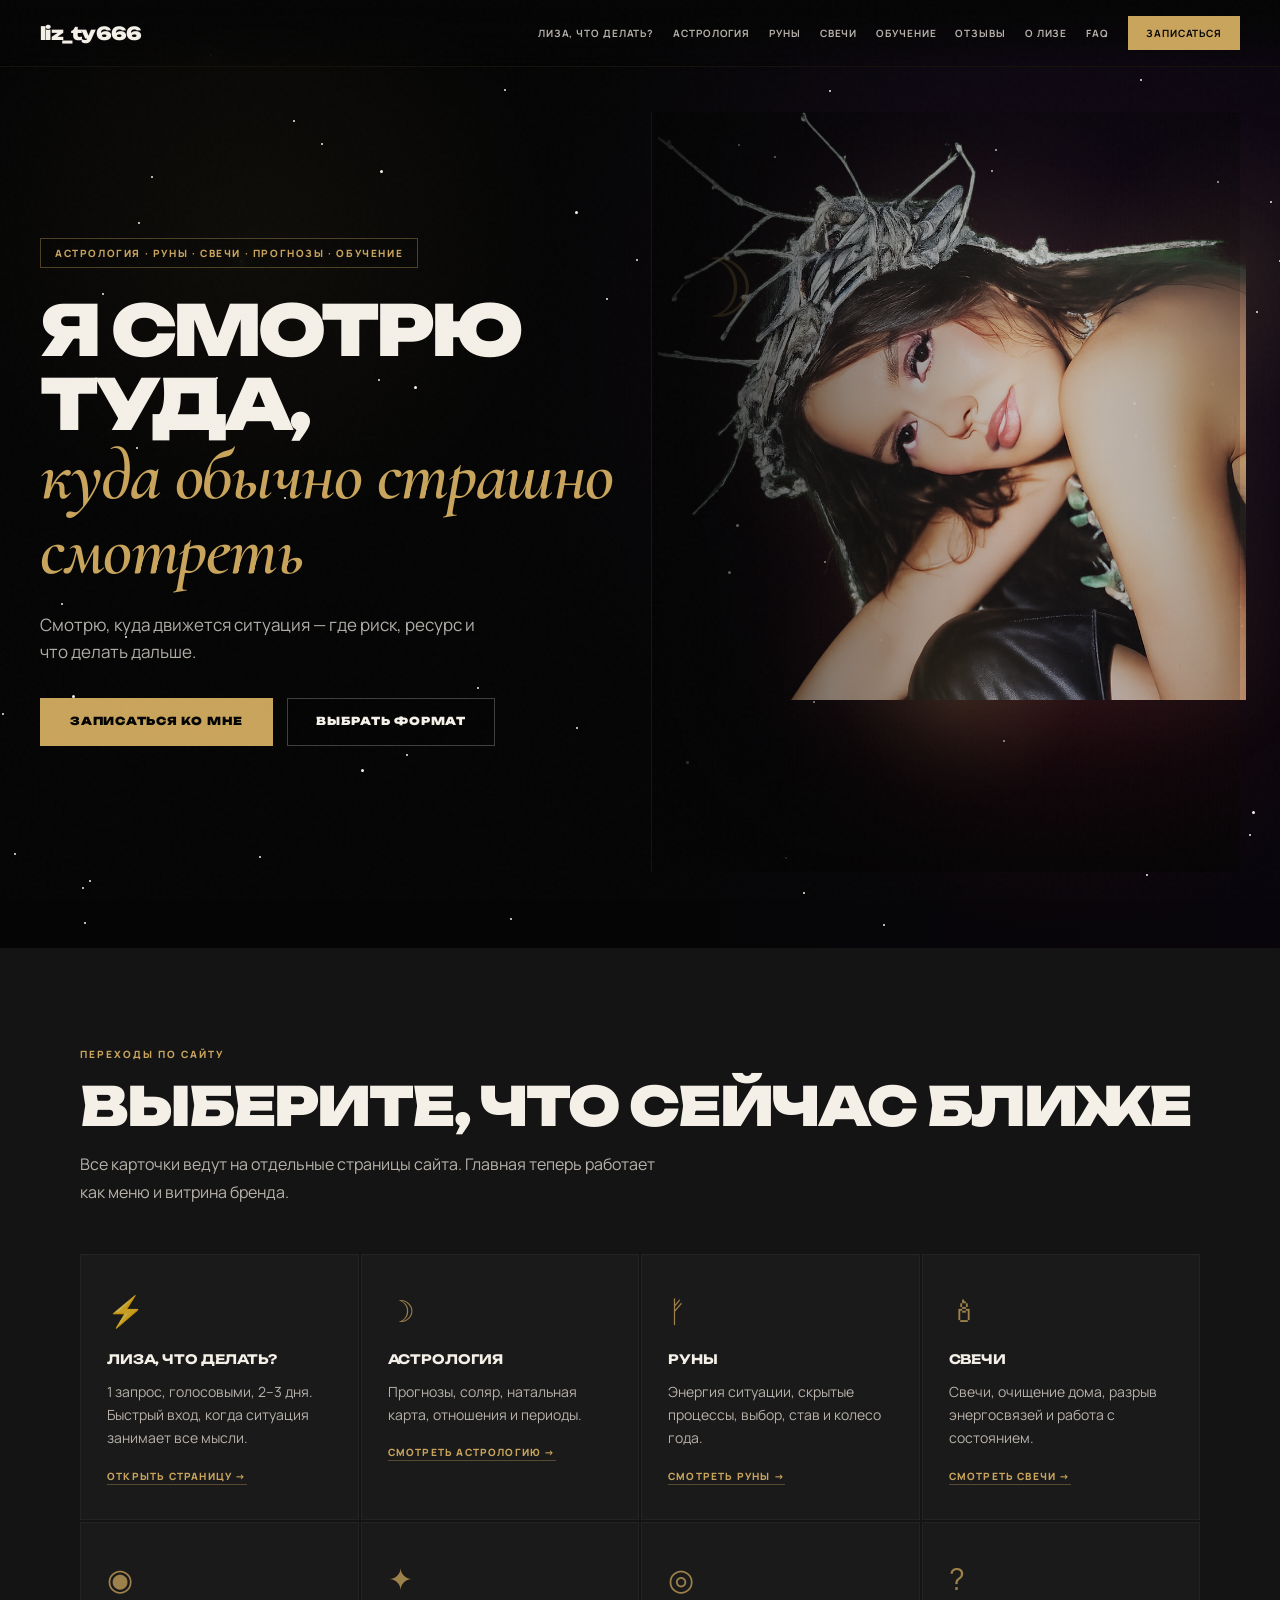
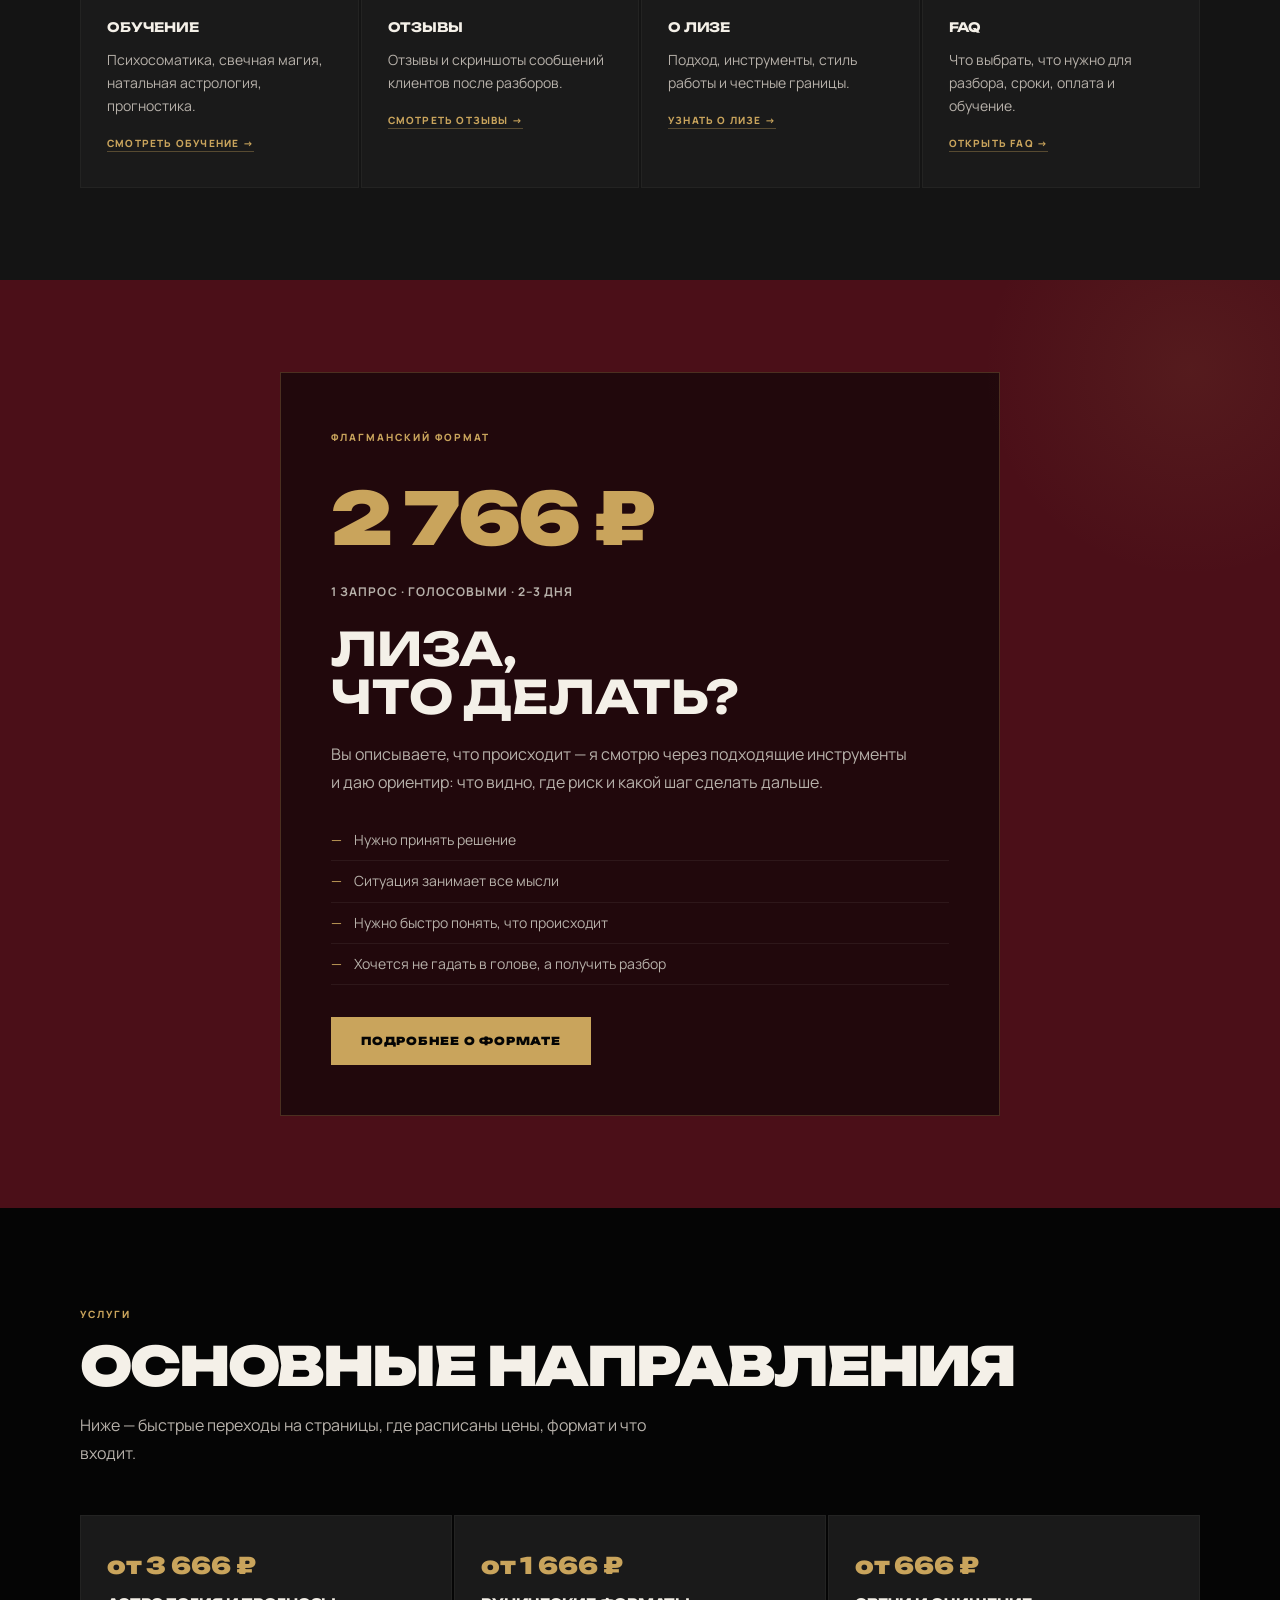
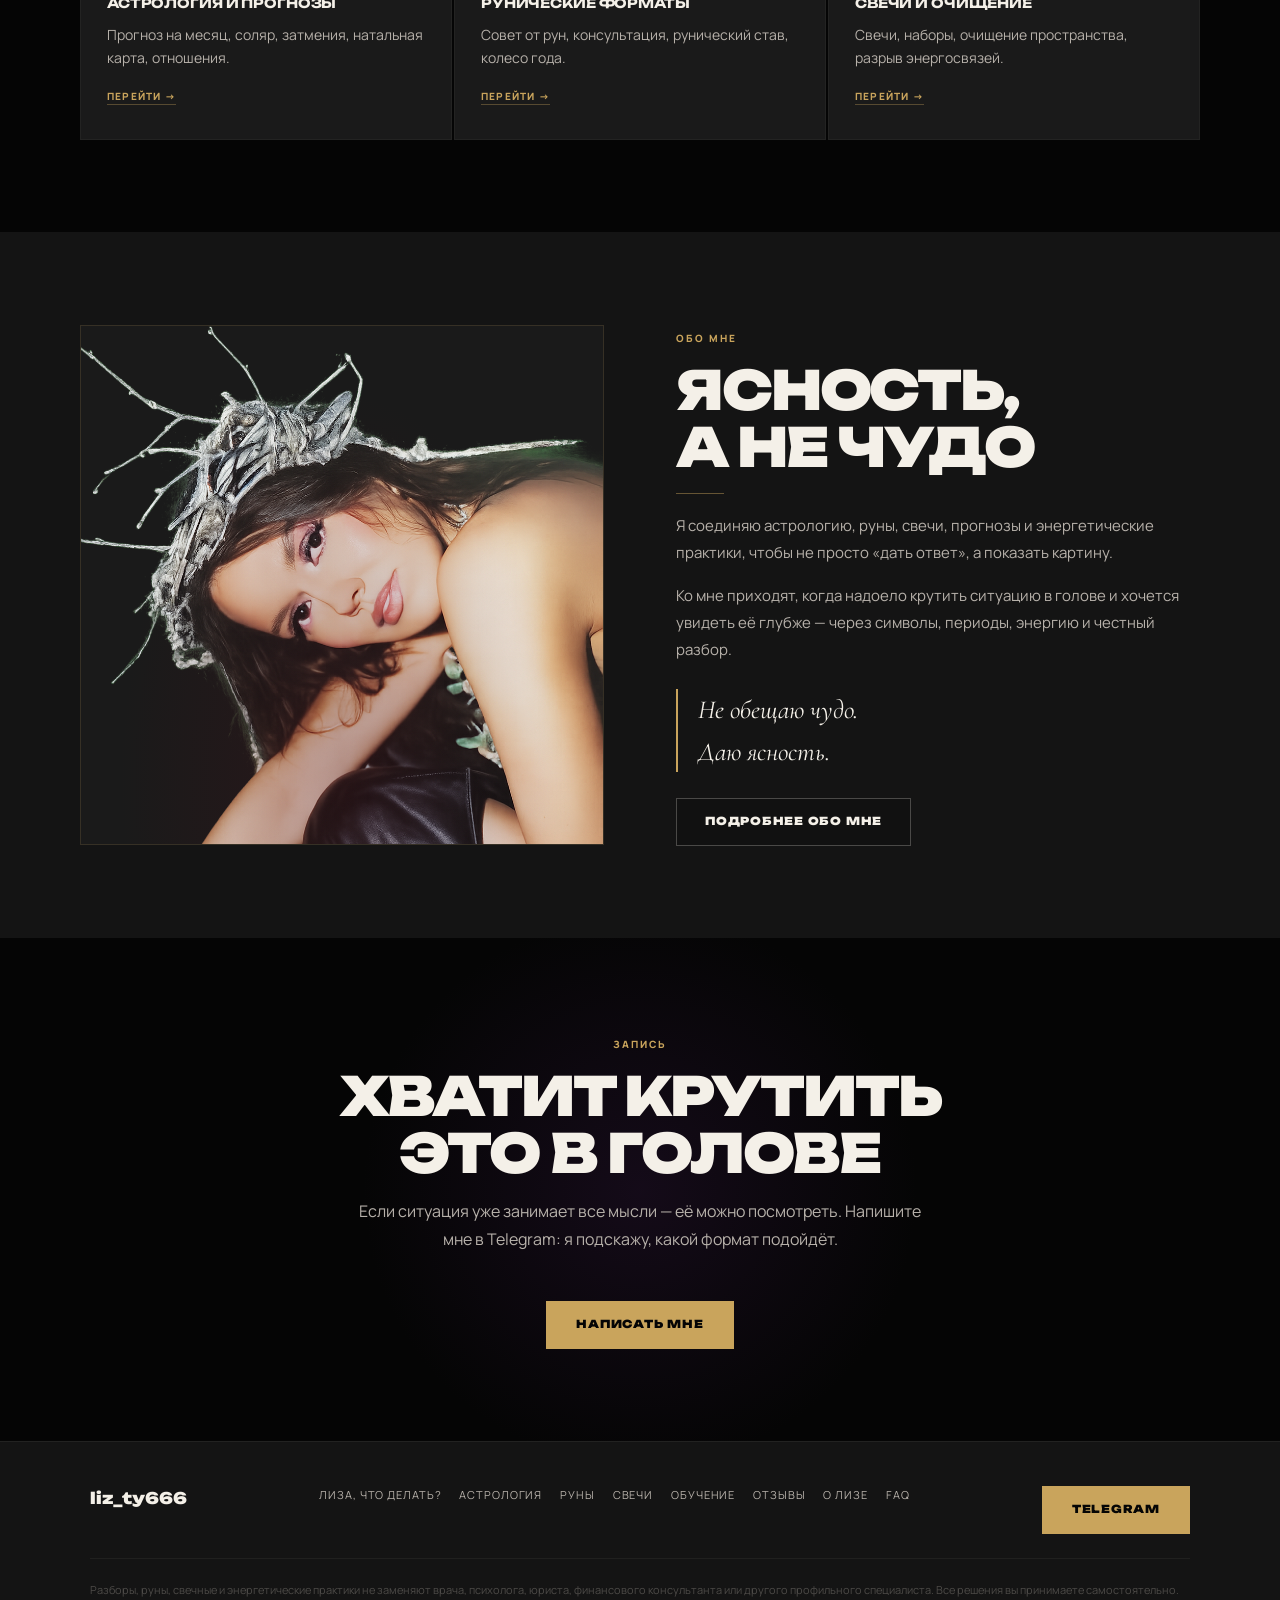
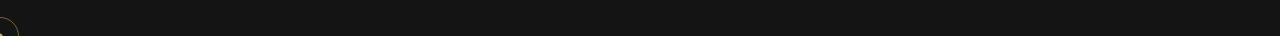
==== commit 62196cae: "Refine homepage hero and mobile image composition" ====
--- a/index.html
+++ b/index.html
@@ -12,14 +12,18 @@
 <link rel="preconnect" href="https://fonts.gstatic.com" crossorigin>
 <link href="https://fonts.googleapis.com/css2?family=Cormorant+Garamond:ital,wght@0,400;0,600;0,700;1,400;1,600&family=Unbounded:wght@400;700;900&family=Manrope:wght@300;400;500;600&display=swap" rel="stylesheet">
 <style>
-:root{--black:#050505;--graphite:#141414;--graphite2:#1a1a1a;--milk:#F4F0E8;--grey:#B7B1AA;--grey2:#8A8480;--gold:#C9A45C;--gold-light:#DDB96E;--bordeaux:#4B0F18;--violet2:#1d0d25}*{margin:0;padding:0;box-sizing:border-box}html{scroll-behavior:smooth}body{background:var(--black);color:var(--milk);font-family:'Manrope',sans-serif;line-height:1.6;overflow-x:hidden}body:before{content:'';position:fixed;inset:0;background-image:url("data:image/svg+xml,%3Csvg viewBox='0 0 256 256' xmlns='http://www.w3.org/2000/svg'%3E%3Cfilter id='n'%3E%3CfeTurbulence type='fractalNoise' baseFrequency='0.9' numOctaves='4' stitchTiles='stitch'/%3E%3C/filter%3E%3Crect width='100%25' height='100%25' filter='url(%23n)' opacity='0.04'/%3E%3C/svg%3E");pointer-events:none;z-index:9999;opacity:.45}h1,h2,h3{font-family:'Unbounded',sans-serif}.serif{font-family:'Cormorant Garamond',serif}a{color:inherit}header{position:fixed;top:0;left:0;right:0;z-index:1000;padding:18px 40px;display:flex;align-items:center;justify-content:space-between;background:linear-gradient(to bottom,rgba(5,5,5,.96),rgba(5,5,5,.15),transparent);backdrop-filter:blur(3px)}.logo{font-family:'Unbounded',sans-serif;font-size:19px;font-weight:900;letter-spacing:-.04em;text-decoration:none}.nav{display:flex;gap:20px;align-items:center;flex-wrap:wrap}.nav a{font-size:11px;font-weight:700;letter-spacing:.08em;text-transform:uppercase;color:var(--grey);text-decoration:none;transition:.25s}.nav a:hover,.nav a.is-active{color:var(--milk)}.nav-cta{background:var(--gold);color:var(--black)!important;padding:9px 18px}.burger{display:none;flex-direction:column;gap:5px;background:0;border:0;padding:6px}.burger span{display:block;width:22px;height:2px;background:var(--milk)}.mobile-nav{display:none;position:fixed;inset:0;background:rgba(5,5,5,.98);z-index:999;flex-direction:column;align-items:center;justify-content:center;gap:24px}.mobile-nav.open{display:flex}.mobile-nav a{font-family:'Unbounded',sans-serif;font-size:18px;font-weight:700;text-decoration:none}.mobile-nav-close{position:absolute;right:24px;top:22px;background:0;border:0;color:var(--grey);font-size:26px}.fixed-cta{display:none;position:fixed;left:0;right:0;bottom:0;z-index:998;padding-bottom:env(safe-area-inset-bottom)}.fixed-cta a{display:block;background:var(--gold);color:var(--black);text-align:center;padding:15px;font-family:'Unbounded',sans-serif;font-size:13px;font-weight:900;letter-spacing:.04em;text-transform:uppercase;text-decoration:none}.btn-primary,.btn-secondary{display:inline-block;font-family:'Unbounded',sans-serif;font-size:12px;font-weight:900;letter-spacing:.06em;text-transform:uppercase;text-decoration:none;transition:.25s}.btn-primary{background:var(--gold);color:var(--black);padding:15px 30px}.btn-primary:hover{background:var(--gold-light);box-shadow:0 0 34px rgba(201,164,92,.22)}.btn-secondary{border:1px solid rgba(244,240,232,.25);color:var(--milk);padding:14px 28px}.btn-secondary:hover{border-color:var(--gold);color:var(--gold)}section{position:relative;padding:92px 40px}.container{max-width:1100px;margin:0 auto}.section-label{display:inline-block;font-size:10px;font-weight:800;letter-spacing:.2em;text-transform:uppercase;color:var(--gold);margin-bottom:16px}.section-title{font-size:clamp(26px,4.2vw,56px);font-weight:900;line-height:1.05;letter-spacing:-.04em;text-transform:uppercase;margin-bottom:16px}.section-sub{font-size:16px;color:var(--grey);max-width:580px;line-height:1.75;margin-bottom:48px}.gold-line{width:48px;height:1px;background:var(--gold);opacity:.45;margin:18px 0}.fi{opacity:0;transform:translateY(18px);transition:.6s ease}.fi.vis{opacity:1;transform:none}.fi-d1{transition-delay:.1s}.fi-d2{transition-delay:.2s}#hero{min-height:100vh;display:flex;align-items:center;overflow:hidden;padding:120px 40px 80px}.hero-bg{position:absolute;inset:0;background:radial-gradient(ellipse 55% 75% at 74% 48%,rgba(37,17,46,.75),transparent 70%),radial-gradient(ellipse 35% 45% at 82% 76%,rgba(75,15,24,.42),transparent 62%),var(--black)}.hero-stars{position:absolute;inset:0;overflow:hidden;pointer-events:none}.star{position:absolute;width:2px;height:2px;border-radius:50%;background:var(--milk);animation:twinkle var(--dur,3s) ease-in-out infinite var(--del,0s)}@keyframes twinkle{0%,100%{opacity:.12}50%{opacity:.78}}.hero-content{position:relative;z-index:2;max-width:650px}.hero-tag{display:inline-block;border:1px solid rgba(201,164,92,.4);color:var(--gold);font-size:10px;font-weight:800;letter-spacing:.16em;text-transform:uppercase;padding:6px 14px;margin-bottom:28px}.hero h1{font-size:clamp(36px,6vw,78px);font-weight:900;line-height:1.04;letter-spacing:-.045em;text-transform:uppercase;margin-bottom:24px}.hero h1 em{font-family:'Cormorant Garamond',serif;font-style:italic;font-size:1.2em;color:var(--gold);font-weight:600;text-transform:none;letter-spacing:0}.hero-sub{font-size:16px;color:var(--grey);max-width:510px;line-height:1.78;margin-bottom:34px}.hero-btns{display:flex;gap:14px;flex-wrap:wrap;margin-bottom:18px}.hero-hint{font-family:'Cormorant Garamond',serif;font-size:19px;font-style:italic;color:rgba(183,177,170,.5)}.hero-visual{position:absolute;right:0;top:0;bottom:0;width:45%;overflow:hidden;display:flex;align-items:stretch;justify-content:center}.photo-hero{position:absolute;inset:0;background:radial-gradient(ellipse at 50% 35%,rgba(201,164,92,.08),transparent 48%)}.photo-hero img{width:100%;height:100%;object-fit:cover;object-position:center top;opacity:.76;filter:contrast(1.08) brightness(.86) saturate(1.04);mix-blend-mode:screen}.photo-hero:after{content:'';position:absolute;inset:0;background:linear-gradient(90deg,var(--black) 0%,rgba(5,5,5,.45) 28%,rgba(5,5,5,.05) 55%),radial-gradient(ellipse at 50% 75%,rgba(75,15,24,.38),transparent 65%)}.candle-glow{position:absolute;bottom:10%;left:50%;width:230px;height:230px;transform:translateX(-50%);border-radius:50%;background:radial-gradient(circle,rgba(201,164,92,.17),transparent 70%);animation:glow 3.6s ease-in-out infinite}@keyframes glow{50%{transform:translateX(-50%) scale(1.18);opacity:.72}}.grid{display:grid;gap:2px}.grid-3{grid-template-columns:repeat(3,1fr)}.grid-4{grid-template-columns:repeat(4,1fr)}.card{position:relative;background:var(--graphite2);padding:32px 26px;overflow:hidden;border:1px solid rgba(244,240,232,.04);transition:.3s}.card:hover{border-color:rgba(201,164,92,.24);box-shadow:0 0 42px rgba(201,164,92,.08);transform:translateY(-2px)}.card:before{content:'';position:absolute;inset:-1px;background:radial-gradient(circle at var(--mx,50%) var(--my,50%),rgba(201,164,92,.16),transparent 35%);opacity:0;transition:.25s;pointer-events:none}.card:hover:before{opacity:1}.card h3{font-size:13px;text-transform:uppercase;letter-spacing:-.01em;margin-bottom:10px}.card p{font-size:14px;color:var(--grey);line-height:1.65}.icon{font-size:30px;color:var(--gold);opacity:.75;margin-bottom:14px}.card-link{display:inline-block;margin-top:18px;color:var(--gold);font-size:10px;font-weight:900;letter-spacing:.12em;text-transform:uppercase;text-decoration:none;border-bottom:1px solid rgba(201,164,92,.35)}#routes{background:var(--graphite)}#flagship{background:var(--bordeaux);overflow:hidden}#flagship:before{content:'';position:absolute;right:-120px;top:-120px;width:420px;height:420px;border-radius:50%;background:radial-gradient(circle,rgba(201,164,92,.08),transparent 70%)}.flag-card{max-width:720px;margin:0 auto;background:rgba(5,5,5,.58);border:1px solid rgba(201,164,92,.25);padding:50px}.price{font-family:'Unbounded',sans-serif;font-size:clamp(42px,6vw,72px);font-weight:900;color:var(--gold);letter-spacing:-.04em}.format{font-size:12px;color:var(--grey);font-weight:700;letter-spacing:.09em;text-transform:uppercase;margin:6px 0 24px}.flag-card h2{font-size:clamp(28px,4vw,46px);line-height:1.05;text-transform:uppercase;margin-bottom:18px}.list{list-style:none;margin:24px 0 32px}.list li{padding:9px 0;border-bottom:1px solid rgba(255,255,255,.06);font-size:14px;color:var(--grey);display:flex;gap:12px}.list li:before{content:'—';color:var(--gold)}#services{background:var(--black)}.service-price{font-family:'Unbounded',sans-serif;color:var(--gold);font-size:23px;font-weight:900;margin-bottom:8px}#about-preview{background:var(--graphite)}.about-grid{display:grid;grid-template-columns:1fr 1fr;gap:72px;align-items:center}.about-photo{height:520px;border:1px solid rgba(201,164,92,.16);overflow:hidden;background:var(--graphite2);position:relative}.about-photo img{width:100%;height:100%;object-fit:cover;object-position:center top;filter:contrast(1.05) brightness(.95) saturate(1.04)}.about-photo:after{content:'';position:absolute;inset:0;background:radial-gradient(ellipse at 50% 88%,rgba(75,15,24,.3),transparent 60%)}.about-text p{color:var(--grey);font-size:15px;line-height:1.8;margin-bottom:16px}.about-accent{font-family:'Cormorant Garamond',serif;font-size:26px;font-style:italic;border-left:2px solid var(--gold);padding-left:20px;margin:26px 0}#final-cta{background:var(--black);text-align:center;overflow:hidden}#final-cta:before{content:'';position:absolute;left:50%;top:50%;width:560px;height:560px;border-radius:50%;transform:translate(-50%,-50%);background:radial-gradient(circle,rgba(37,17,46,.48),transparent 70%)}.final-inner{position:relative;z-index:2}.final-inner .section-sub{margin-left:auto;margin-right:auto;text-align:center}.footer{background:var(--graphite);border-top:1px solid rgba(244,240,232,.06);padding:44px 40px 36px}.footer-inner{max-width:1100px;margin:0 auto;display:flex;gap:28px;justify-content:space-between;flex-wrap:wrap}.footer-logo{font-family:'Unbounded',sans-serif;font-weight:900;text-decoration:none}.footer-links{display:flex;gap:18px;flex-wrap:wrap}.footer-links a{font-size:11px;color:var(--grey);text-decoration:none;text-transform:uppercase;letter-spacing:.08em}.footer-note{max-width:1100px;margin:24px auto 0;padding-top:22px;border-top:1px solid rgba(244,240,232,.05);font-size:11px;color:rgba(183,177,170,.35);line-height:1.7}.brand-loader{position:fixed;inset:0;z-index:20000;background:#050505;display:flex;align-items:center;justify-content:center;transition:.55s}.brand-loader.hide{opacity:0;pointer-events:none}.brand-loader__inner{text-align:center}.brand-loader__sigil{font-family:'Unbounded';font-size:44px;font-weight:900;color:var(--gold);letter-spacing:-.06em}.brand-loader__text{margin-top:12px;color:var(--grey);font-size:11px;text-transform:uppercase;letter-spacing:.18em}.brand-loader__line{width:160px;height:1px;background:linear-gradient(90deg,transparent,var(--gold),transparent);margin:20px auto 0;animation:loadline 1s infinite}@keyframes loadline{50%{opacity:.25}}.moon-light{position:fixed;right:-120px;top:12vh;width:320px;height:320px;border-radius:50%;background:radial-gradient(circle,rgba(201,164,92,.09),transparent 70%);pointer-events:none;z-index:0;animation:moon 7s ease-in-out infinite}@keyframes moon{50%{transform:translateY(28px)}}.zodiac-bg{position:fixed;inset:0;pointer-events:none;z-index:0;overflow:hidden}.zodiac-bg span{position:absolute;top:105%;color:rgba(201,164,92,.05);font-size:50px;animation:zfloat var(--dur,20s) linear infinite}@keyframes zfloat{to{transform:translateY(-125vh) rotate(160deg)}}.page-transition{position:fixed;inset:0;background:var(--black);z-index:15000;pointer-events:none;opacity:0;transition:.45s}.page-transition.active{opacity:1}.brand-cursor,.brand-cursor-dot{display:none} @media(pointer:fine){body{cursor:none}.brand-cursor{display:block;position:fixed;z-index:21000;width:38px;height:38px;border:1px solid rgba(201,164,92,.55);border-radius:50%;pointer-events:none;transform:translate(-50%,-50%);transition:width .2s,height .2s}.brand-cursor.hover{width:64px;height:64px;background:rgba(201,164,92,.06)}.brand-cursor-dot{display:block;position:fixed;z-index:21001;width:5px;height:5px;background:var(--gold);border-radius:50%;pointer-events:none;transform:translate(-50%,-50%)}}@media(max-width:900px){.nav{display:none}.burger{display:flex}.fixed-cta{display:block}section{padding:64px 20px}header{padding:14px 20px}#hero{padding:100px 20px 92px;min-height:auto}.hero-visual{position:relative;width:100%;height:420px;margin-top:36px}.hero{display:block}.grid-3,.grid-4,.about-grid{grid-template-columns:1fr}.flag-card{padding:34px 22px}.hero-btns{flex-direction:column}.btn-primary,.btn-secondary{width:100%;text-align:center}.footer{padding:40px 20px 92px}.footer-inner{flex-direction:column}.about-photo{height:420px}}
+:root{--black:#050505;--graphite:#141414;--graphite2:#1a1a1a;--milk:#F4F0E8;--grey:#B7B1AA;--grey2:#8A8480;--gold:#C9A45C;--gold-light:#DDB96E;--bordeaux:#4B0F18;--violet:#25112E;--violet2:#1d0d25}*{margin:0;padding:0;box-sizing:border-box}html{scroll-behavior:smooth}body{background:var(--black);color:var(--milk);font-family:'Manrope',sans-serif;line-height:1.6;overflow-x:hidden}body:before{content:'';position:fixed;inset:0;background-image:url("data:image/svg+xml,%3Csvg viewBox='0 0 256 256' xmlns='http://www.w3.org/2000/svg'%3E%3Cfilter id='n'%3E%3CfeTurbulence type='fractalNoise' baseFrequency='0.9' numOctaves='4' stitchTiles='stitch'/%3E%3C/filter%3E%3Crect width='100%25' height='100%25' filter='url(%23n)' opacity='0.04'/%3E%3C/svg%3E");pointer-events:none;z-index:9999;opacity:.42}h1,h2,h3{font-family:'Unbounded',sans-serif}a{color:inherit}img{max-width:100%;display:block}.container{max-width:1120px;margin:0 auto}header{position:fixed;top:0;left:0;right:0;z-index:1000;padding:16px 40px;display:flex;align-items:center;justify-content:space-between;background:linear-gradient(to bottom,rgba(5,5,5,.98),rgba(5,5,5,.72),transparent);backdrop-filter:blur(8px);border-bottom:1px solid rgba(201,164,92,.08)}.logo{font-family:'Unbounded',sans-serif;font-size:18px;font-weight:900;letter-spacing:-.04em;text-decoration:none;color:var(--milk)}.nav{display:flex;gap:19px;align-items:center;flex-wrap:wrap}.nav a{font-size:10px;font-weight:700;letter-spacing:.09em;text-transform:uppercase;color:var(--grey);text-decoration:none;transition:.25s}.nav a:hover,.nav a.is-active{color:var(--gold)}.nav-cta{background:var(--gold);color:var(--black)!important;padding:9px 18px}.burger{display:none;flex-direction:column;gap:5px;background:0;border:0;padding:6px;cursor:pointer}.burger span{display:block;width:22px;height:2px;background:var(--milk)}.mobile-nav{display:none;position:fixed;inset:0;background:rgba(5,5,5,.98);z-index:999;flex-direction:column;align-items:center;justify-content:center;gap:24px}.mobile-nav.open{display:flex}.mobile-nav a{font-family:'Unbounded',sans-serif;font-size:18px;font-weight:700;text-decoration:none}.mobile-nav-close{position:absolute;right:24px;top:22px;background:0;border:0;color:var(--grey);font-size:26px}.fixed-cta{display:none;position:fixed;left:0;right:0;bottom:0;z-index:998;padding-bottom:env(safe-area-inset-bottom)}.fixed-cta a{display:block;background:var(--gold);color:var(--black);text-align:center;padding:15px;font-family:'Unbounded',sans-serif;font-size:13px;font-weight:900;letter-spacing:.04em;text-transform:uppercase;text-decoration:none}.btn-primary,.btn-secondary{display:inline-flex;align-items:center;justify-content:center;font-family:'Unbounded',sans-serif;font-size:11px;font-weight:900;letter-spacing:.07em;text-transform:uppercase;text-decoration:none;transition:.25s;min-height:48px}.btn-primary{background:var(--gold);color:var(--black);padding:14px 30px}.btn-primary:hover{background:var(--gold-light);box-shadow:0 0 34px rgba(201,164,92,.22)}.btn-secondary{border:1px solid rgba(244,240,232,.25);color:var(--milk);padding:13px 28px;background:rgba(5,5,5,.22)}.btn-secondary:hover{border-color:var(--gold);color:var(--gold)}section{position:relative;padding:92px 40px}.section-label{display:inline-block;font-size:10px;font-weight:800;letter-spacing:.2em;text-transform:uppercase;color:var(--gold);margin-bottom:16px}.section-title{font-size:clamp(26px,4.2vw,56px);font-weight:900;line-height:1.05;letter-spacing:-.04em;text-transform:uppercase;margin-bottom:16px}.section-sub{font-size:16px;color:var(--grey);max-width:580px;line-height:1.75;margin-bottom:48px}.gold-line{width:48px;height:1px;background:var(--gold);opacity:.45;margin:18px 0}.fi{opacity:0;transform:translateY(18px);transition:.6s ease}.fi.vis{opacity:1;transform:none}.fi-d1{transition-delay:.1s}.fi-d2{transition-delay:.2s}
+#hero{min-height:100vh;display:flex;align-items:center;overflow:hidden;padding:112px 40px 76px;background:var(--black)}.hero-bg{position:absolute;inset:0;background:radial-gradient(ellipse 55% 70% at 78% 36%,rgba(37,17,46,.78),transparent 70%),radial-gradient(ellipse 35% 42% at 83% 72%,rgba(75,15,24,.38),transparent 64%),linear-gradient(90deg,#050505 0%,#060507 48%,#09050d 100%)}.hero-bg:after{content:'';position:absolute;inset:0;background:radial-gradient(circle at 20% 25%,rgba(201,164,92,.05),transparent 24%),linear-gradient(90deg,rgba(5,5,5,.98) 0%,rgba(5,5,5,.9) 34%,rgba(5,5,5,.35) 67%,rgba(5,5,5,.16) 100%)}.hero-stars{position:absolute;inset:0;overflow:hidden;pointer-events:none}.star{position:absolute;width:2px;height:2px;border-radius:50%;background:var(--milk);animation:twinkle var(--dur,3s) ease-in-out infinite var(--del,0s)}@keyframes twinkle{0%,100%{opacity:.10}50%{opacity:.58}}.hero-wrap{position:relative;z-index:2;width:100%;max-width:1200px;margin:0 auto;display:grid;grid-template-columns:minmax(0,1fr) minmax(390px,46vw);gap:28px;align-items:center}.hero-content{position:relative;z-index:4;max-width:590px}.hero-tag{display:inline-block;border:1px solid rgba(201,164,92,.36);color:var(--gold);font-size:10px;font-weight:800;letter-spacing:.16em;text-transform:uppercase;padding:6px 14px;margin-bottom:26px;background:rgba(5,5,5,.22);backdrop-filter:blur(5px)}.hero h1{font-size:clamp(38px,5.45vw,74px);font-weight:900;line-height:1.06;letter-spacing:-.052em;text-transform:uppercase;margin-bottom:22px}.hero h1 .gold-script{display:block;font-family:'Cormorant Garamond',serif;font-size:1.02em;font-weight:600;font-style:italic;text-transform:none;letter-spacing:-.02em;color:var(--gold);margin-top:-.06em}.hero-sub{font-size:17px;color:rgba(244,240,232,.72);max-width:455px;line-height:1.62;margin-bottom:32px}.hero-btns{display:flex;gap:14px;flex-wrap:wrap}.hero-visual{position:relative;z-index:1;min-height:620px;height:calc(100vh - 120px);max-height:760px;display:flex;align-items:center;justify-content:center;overflow:visible}.photo-hero{position:relative;width:100%;height:100%;min-height:580px;border-left:1px solid rgba(201,164,92,.08);background:radial-gradient(ellipse at 56% 36%,rgba(201,164,92,.10),transparent 45%),radial-gradient(ellipse at 70% 60%,rgba(75,15,24,.28),transparent 64%)}.photo-hero img{position:absolute;right:-1%;bottom:0;width:108%;height:100%;object-fit:contain;object-position:center top;opacity:.92;filter:contrast(1.07) brightness(.90) saturate(1.04) drop-shadow(0 0 50px rgba(201,164,92,.10))}.photo-hero:before{content:'☽';position:absolute;left:5%;top:15%;font-family:'Cormorant Garamond',serif;font-size:82px;color:rgba(201,164,92,.38);z-index:2;text-shadow:0 0 25px rgba(201,164,92,.18)}.photo-hero:after{content:'';position:absolute;inset:0;z-index:3;pointer-events:none;background:linear-gradient(90deg,rgba(5,5,5,.86) 0%,rgba(5,5,5,.34) 30%,rgba(5,5,5,.04) 62%,rgba(5,5,5,.18) 100%),linear-gradient(0deg,rgba(5,5,5,.78) 0%,transparent 22%,transparent 80%,rgba(5,5,5,.22) 100%)}.candle-glow{position:absolute;bottom:8%;left:52%;width:240px;height:240px;transform:translateX(-50%);border-radius:50%;background:radial-gradient(circle,rgba(201,164,92,.15),transparent 70%);animation:glow 3.8s ease-in-out infinite;z-index:2}@keyframes glow{50%{transform:translateX(-50%) scale(1.16);opacity:.76}}
+.grid{display:grid;gap:2px}.grid-3{grid-template-columns:repeat(3,1fr)}.grid-4{grid-template-columns:repeat(4,1fr)}.card{position:relative;background:var(--graphite2);padding:32px 26px;overflow:hidden;border:1px solid rgba(244,240,232,.04);transition:.3s;text-decoration:none}.card:hover{border-color:rgba(201,164,92,.24);box-shadow:0 0 42px rgba(201,164,92,.08);transform:translateY(-2px)}.card:before{content:'';position:absolute;inset:-1px;background:radial-gradient(circle at var(--mx,50%) var(--my,50%),rgba(201,164,92,.16),transparent 35%);opacity:0;transition:.25s;pointer-events:none}.card:hover:before{opacity:1}.card h3{font-size:13px;text-transform:uppercase;letter-spacing:-.01em;margin-bottom:10px}.card p{font-size:14px;color:var(--grey);line-height:1.65}.icon{font-size:30px;color:var(--gold);opacity:.75;margin-bottom:14px}.card-link{display:inline-block;margin-top:18px;color:var(--gold);font-size:10px;font-weight:900;letter-spacing:.12em;text-transform:uppercase;text-decoration:none;border-bottom:1px solid rgba(201,164,92,.35)}#routes{background:var(--graphite)}#flagship{background:var(--bordeaux);overflow:hidden}#flagship:before{content:'';position:absolute;right:-120px;top:-120px;width:420px;height:420px;border-radius:50%;background:radial-gradient(circle,rgba(201,164,92,.08),transparent 70%)}.flag-card{max-width:720px;margin:0 auto;background:rgba(5,5,5,.58);border:1px solid rgba(201,164,92,.25);padding:50px}.price{font-family:'Unbounded',sans-serif;font-size:clamp(42px,6vw,72px);font-weight:900;color:var(--gold);letter-spacing:-.04em}.format{font-size:12px;color:var(--grey);font-weight:700;letter-spacing:.09em;text-transform:uppercase;margin:6px 0 24px}.flag-card h2{font-size:clamp(28px,4vw,46px);line-height:1.05;text-transform:uppercase;margin-bottom:18px}.list{list-style:none;margin:24px 0 32px}.list li{padding:9px 0;border-bottom:1px solid rgba(255,255,255,.06);font-size:14px;color:var(--grey);display:flex;gap:12px}.list li:before{content:'—';color:var(--gold)}#services{background:var(--black)}.service-price{font-family:'Unbounded',sans-serif;color:var(--gold);font-size:23px;font-weight:900;margin-bottom:8px}#about-preview{background:var(--graphite)}.about-grid{display:grid;grid-template-columns:1fr 1fr;gap:72px;align-items:center}.about-photo{height:520px;border:1px solid rgba(201,164,92,.16);overflow:hidden;background:var(--graphite2);position:relative}.about-photo img{width:100%;height:100%;object-fit:cover;object-position:center top;filter:contrast(1.05) brightness(.95) saturate(1.04)}.about-photo:after{content:'';position:absolute;inset:0;background:radial-gradient(ellipse at 50% 88%,rgba(75,15,24,.3),transparent 60%)}.about-text p{color:var(--grey);font-size:15px;line-height:1.8;margin-bottom:16px}.about-accent{font-family:'Cormorant Garamond',serif;font-size:26px;font-style:italic;border-left:2px solid var(--gold);padding-left:20px;margin:26px 0}#final-cta{background:var(--black);text-align:center;overflow:hidden}#final-cta:before{content:'';position:absolute;left:50%;top:50%;width:560px;height:560px;border-radius:50%;transform:translate(-50%,-50%);background:radial-gradient(circle,rgba(37,17,46,.48),transparent 70%)}.final-inner{position:relative;z-index:2}.final-inner .section-sub{margin-left:auto;margin-right:auto;text-align:center}.footer{background:var(--graphite);border-top:1px solid rgba(244,240,232,.06);padding:44px 40px 36px}.footer-inner{max-width:1100px;margin:0 auto;display:flex;gap:28px;justify-content:space-between;flex-wrap:wrap}.footer-logo{font-family:'Unbounded',sans-serif;font-weight:900;text-decoration:none}.footer-links{display:flex;gap:18px;flex-wrap:wrap}.footer-links a{font-size:11px;color:var(--grey);text-decoration:none;text-transform:uppercase;letter-spacing:.08em}.footer-note{max-width:1100px;margin:24px auto 0;padding-top:22px;border-top:1px solid rgba(244,240,232,.05);font-size:11px;color:rgba(183,177,170,.35);line-height:1.7}.brand-loader{position:fixed;inset:0;z-index:20000;background:#050505;display:flex;align-items:center;justify-content:center;transition:.55s}.brand-loader.hide{opacity:0;pointer-events:none}.brand-loader__inner{text-align:center}.brand-loader__sigil{font-family:'Unbounded';font-size:44px;font-weight:900;color:var(--gold);letter-spacing:-.06em}.brand-loader__text{margin-top:12px;color:var(--grey);font-size:11px;text-transform:uppercase;letter-spacing:.18em}.brand-loader__line{width:160px;height:1px;background:linear-gradient(90deg,transparent,var(--gold),transparent);margin:20px auto 0;animation:loadline 1s infinite}@keyframes loadline{50%{opacity:.25}}.moon-light{position:fixed;right:-120px;top:12vh;width:320px;height:320px;border-radius:50%;background:radial-gradient(circle,rgba(201,164,92,.09),transparent 70%);pointer-events:none;z-index:0;animation:moon 7s ease-in-out infinite}@keyframes moon{50%{transform:translateY(28px)}}.zodiac-bg,.zodiac-bg *{display:none!important}.page-transition{position:fixed;inset:0;background:var(--black);z-index:15000;pointer-events:none;opacity:0;transition:.45s}.page-transition.active{opacity:1}.brand-cursor,.brand-cursor-dot{display:none}@media(pointer:fine){body{cursor:none}.brand-cursor{display:block;position:fixed;z-index:21000;width:38px;height:38px;border:1px solid rgba(201,164,92,.55);border-radius:50%;pointer-events:none;transform:translate(-50%,-50%);transition:width .2s,height .2s}.brand-cursor.hover{width:64px;height:64px;background:rgba(201,164,92,.06)}.brand-cursor-dot{display:block;position:fixed;z-index:21001;width:5px;height:5px;background:var(--gold);border-radius:50%;pointer-events:none;transform:translate(-50%,-50%)}}
+@media(max-width:900px){.nav{display:none}.burger{display:flex}.fixed-cta{display:block}section{padding:64px 20px}header{padding:14px 20px}#hero{min-height:auto;padding:96px 20px 62px;display:block}.hero-bg:after{background:linear-gradient(180deg,rgba(5,5,5,.86) 0%,rgba(5,5,5,.42) 34%,rgba(5,5,5,.94) 100%),radial-gradient(ellipse at 70% 22%,rgba(37,17,46,.64),transparent 56%)}.hero-wrap{display:flex;flex-direction:column;gap:22px;align-items:stretch}.hero-content{max-width:100%;order:1}.hero-tag{font-size:8.5px;letter-spacing:.13em;padding:5px 10px;margin-bottom:18px}.hero h1{font-size:clamp(31px,9.2vw,45px);line-height:1.08;letter-spacing:-.045em;margin-bottom:16px;max-width:360px}.hero h1 .gold-script{font-size:1em;margin-top:-2px}.hero-sub{font-size:14.5px;line-height:1.55;max-width:310px;margin-bottom:22px;color:rgba(244,240,232,.76)}.hero-btns{gap:10px;max-width:320px}.btn-primary,.btn-secondary{width:100%;min-height:44px;font-size:10px;padding:12px 16px}.hero-visual{order:2;position:relative;width:100%;height:390px;min-height:390px;max-height:none;margin:0;overflow:visible;z-index:1}.photo-hero{min-height:390px;height:390px;border-left:0;border-top:1px solid rgba(201,164,92,.08);background:radial-gradient(ellipse at 50% 28%,rgba(201,164,92,.12),transparent 45%),radial-gradient(ellipse at 70% 62%,rgba(75,15,24,.25),transparent 65%)}.photo-hero img{right:50%;transform:translateX(50%);bottom:0;width:100%;height:100%;object-fit:contain;object-position:center top;opacity:.92}.photo-hero:before{left:8%;top:9%;font-size:54px}.photo-hero:after{background:linear-gradient(180deg,rgba(5,5,5,.05) 0%,rgba(5,5,5,.05) 54%,rgba(5,5,5,.78) 100%),linear-gradient(90deg,rgba(5,5,5,.34) 0%,transparent 35%,transparent 70%,rgba(5,5,5,.28) 100%)}.candle-glow{width:170px;height:170px;bottom:8%}.grid-3,.grid-4,.about-grid{grid-template-columns:1fr}.flag-card{padding:34px 22px}.footer{padding:40px 20px 92px}.footer-inner{flex-direction:column}.about-photo{height:420px}}
+@media(max-width:480px){#hero{padding:88px 16px 54px}.hero h1{font-size:32px;max-width:330px}.hero-tag{max-width:300px;line-height:1.5}.hero-sub{max-width:300px}.hero-visual{height:330px;min-height:330px}.photo-hero,.photo-hero img{height:330px;min-height:330px}.photo-hero img{width:108%;object-position:center top}.hero-btns{max-width:100%}}
 </style>
 </head>
 <body>
 <header><a class="logo" href="index.html">liz_ty666</a><nav class="nav" aria-label="Основная навигация"><a href="liza-chto-delat.html">Лиза, что делать?</a><a href="astrology.html">Астрология</a><a href="runes.html">Руны</a><a href="candles.html">Свечи</a><a href="education.html">Обучение</a><a href="reviews.html">Отзывы</a><a href="about.html">О Лизе</a><a href="faq.html">FAQ</a><a href="https://t.me/liz_ty666" target="_blank" rel="noopener noreferrer" class="nav-cta">Записаться</a></nav><button class="burger" aria-label="Открыть меню" aria-expanded="false" aria-controls="mobileNav" onclick="openMenu(this)"><span></span><span></span><span></span></button></header>
 <div class="mobile-nav" id="mobileNav"><button class="mobile-nav-close" onclick="closeMenu()" aria-label="Закрыть меню">✕</button><a href="index.html" onclick="closeMenu()">Главная</a><a href="liza-chto-delat.html" onclick="closeMenu()">Лиза, что делать?</a><a href="astrology.html" onclick="closeMenu()">Астрология</a><a href="runes.html" onclick="closeMenu()">Руны</a><a href="candles.html" onclick="closeMenu()">Свечи</a><a href="education.html" onclick="closeMenu()">Обучение</a><a href="reviews.html" onclick="closeMenu()">Отзывы</a><a href="about.html" onclick="closeMenu()">О Лизе</a><a href="faq.html" onclick="closeMenu()">FAQ</a><a href="https://t.me/liz_ty666" target="_blank" rel="noopener noreferrer" onclick="closeMenu()">Telegram →</a></div>
-<div class="fixed-cta"><a href="https://t.me/liz_ty666?text=Лиза,%20что%20делать?%20Моя%20ситуация:" target="_blank" rel="noopener noreferrer">Лиза, что делать?</a></div>
-<section id="hero"><div class="hero-bg"></div><div class="hero-stars" id="starsContainer"></div><div class="hero-content fi"><div class="hero-tag">Астрология · Руны · Свечи · Прогнозы · Обучение</div><h1>Когда<br>«пронесёт»<br>уже не <em>работает</em></h1><p class="hero-sub">Я смотрю запросы через астрологию, руны, прогнозы, свечи и энергетические практики — чтобы вы поняли, куда движется ситуация, где риск, где ресурс и что делать дальше.</p><div class="hero-btns"><a href="liza-chto-delat.html" class="btn-primary">Лиза, что делать?</a><a href="#routes" class="btn-secondary">Выбрать формат</a></div><p class="hero-hint">Можно просто написать мне: «У меня горит ситуация»</p></div><div class="hero-visual"><div class="photo-hero"><img src="assets/212CB13A-DFA8-4E37-BF86-4F200A4A0E9A.png" alt="liz_ty666"><div class="candle-glow"></div></div></div></section>
+<div class="fixed-cta"><a href="https://t.me/liz_ty666?text=Здравствуйте!%20Хочу%20записаться%20к%20Лизе.%20Мой%20запрос:" target="_blank" rel="noopener noreferrer">Записаться ко мне</a></div>
+<section id="hero" class="hero"><div class="hero-bg"></div><div class="hero-stars" id="starsContainer"></div><div class="hero-wrap"><div class="hero-content fi"><div class="hero-tag">Астрология · Руны · Свечи · Прогнозы · Обучение</div><h1>Я смотрю туда,<span class="gold-script">куда обычно страшно смотреть</span></h1><p class="hero-sub">Смотрю, куда движется ситуация — где риск, ресурс и что делать дальше.</p><div class="hero-btns"><a href="https://t.me/liz_ty666?text=Здравствуйте!%20Хочу%20записаться%20к%20Лизе.%20Мой%20запрос:" target="_blank" rel="noopener noreferrer" class="btn-primary">Записаться ко мне</a><a href="#routes" class="btn-secondary">Выбрать формат</a></div></div><div class="hero-visual"><div class="photo-hero"><img src="assets/212CB13A-DFA8-4E37-BF86-4F200A4A0E9A.png" alt="liz_ty666"><div class="candle-glow"></div></div></div></div></section>
 <section id="routes"><div class="container"><div class="section-label">Переходы по сайту</div><h2 class="section-title fi">Выберите, что сейчас ближе</h2><p class="section-sub fi fi-d1">Все карточки ведут на отдельные страницы сайта. Главная теперь работает как меню и витрина бренда.</p><div class="grid grid-4 fi fi-d2"><a class="card" href="liza-chto-delat.html"><div class="icon">⚡</div><h3>Лиза, что делать?</h3><p>1 запрос, голосовыми, 2–3 дня. Быстрый вход, когда ситуация занимает все мысли.</p><span class="card-link">Открыть страницу →</span></a><a class="card" href="astrology.html"><div class="icon">☽</div><h3>Астрология</h3><p>Прогнозы, соляр, натальная карта, отношения и периоды.</p><span class="card-link">Смотреть астрологию →</span></a><a class="card" href="runes.html"><div class="icon">ᚠ</div><h3>Руны</h3><p>Энергия ситуации, скрытые процессы, выбор, став и колесо года.</p><span class="card-link">Смотреть руны →</span></a><a class="card" href="candles.html"><div class="icon">🕯</div><h3>Свечи</h3><p>Свечи, очищение дома, разрыв энергосвязей и работа с состоянием.</p><span class="card-link">Смотреть свечи →</span></a><a class="card" href="education.html"><div class="icon">◉</div><h3>Обучение</h3><p>Психосоматика, свечная магия, натальная астрология, прогностика.</p><span class="card-link">Смотреть обучение →</span></a><a class="card" href="reviews.html"><div class="icon">✦</div><h3>Отзывы</h3><p>Отзывы и скриншоты сообщений клиентов после разборов.</p><span class="card-link">Смотреть отзывы →</span></a><a class="card" href="about.html"><div class="icon">◎</div><h3>О Лизе</h3><p>Подход, инструменты, стиль работы и честные границы.</p><span class="card-link">Узнать о Лизе →</span></a><a class="card" href="faq.html"><div class="icon">?</div><h3>FAQ</h3><p>Что выбрать, что нужно для разбора, сроки, оплата и обучение.</p><span class="card-link">Открыть FAQ →</span></a></div></div></section>
 <section id="flagship"><div class="container"><div class="flag-card fi"><div class="section-label">Флагманский формат</div><div class="price">2 766 ₽</div><div class="format">1 запрос · голосовыми · 2–3 дня</div><h2>Лиза,<br>что делать?</h2><p class="section-sub" style="margin-bottom:0">Вы описываете, что происходит — я смотрю через подходящие инструменты и даю ориентир: что видно, где риск и какой шаг сделать дальше.</p><ul class="list"><li>Нужно принять решение</li><li>Ситуация занимает все мысли</li><li>Нужно быстро понять, что происходит</li><li>Хочется не гадать в голове, а получить разбор</li></ul><a href="liza-chto-delat.html" class="btn-primary">Подробнее о формате</a></div></div></section>
 <section id="services"><div class="container"><div class="section-label">Услуги</div><h2 class="section-title fi">Основные направления</h2><p class="section-sub fi fi-d1">Ниже — быстрые переходы на страницы, где расписаны цены, формат и что входит.</p><div class="grid grid-3 fi fi-d2"><a class="card" href="astrology.html"><div class="service-price">от 3 666 ₽</div><h3>Астрология и прогнозы</h3><p>Прогноз на месяц, соляр, затмения, натальная карта, отношения.</p><span class="card-link">Перейти →</span></a><a class="card" href="runes.html"><div class="service-price">от 1 666 ₽</div><h3>Рунические форматы</h3><p>Совет от рун, консультация, рунический став, колесо года.</p><span class="card-link">Перейти →</span></a><a class="card" href="candles.html"><div class="service-price">от 666 ₽</div><h3>Свечи и очищение</h3><p>Свечи, наборы, очищение пространства, разрыв энергосвязей.</p><span class="card-link">Перейти →</span></a></div></div></section>
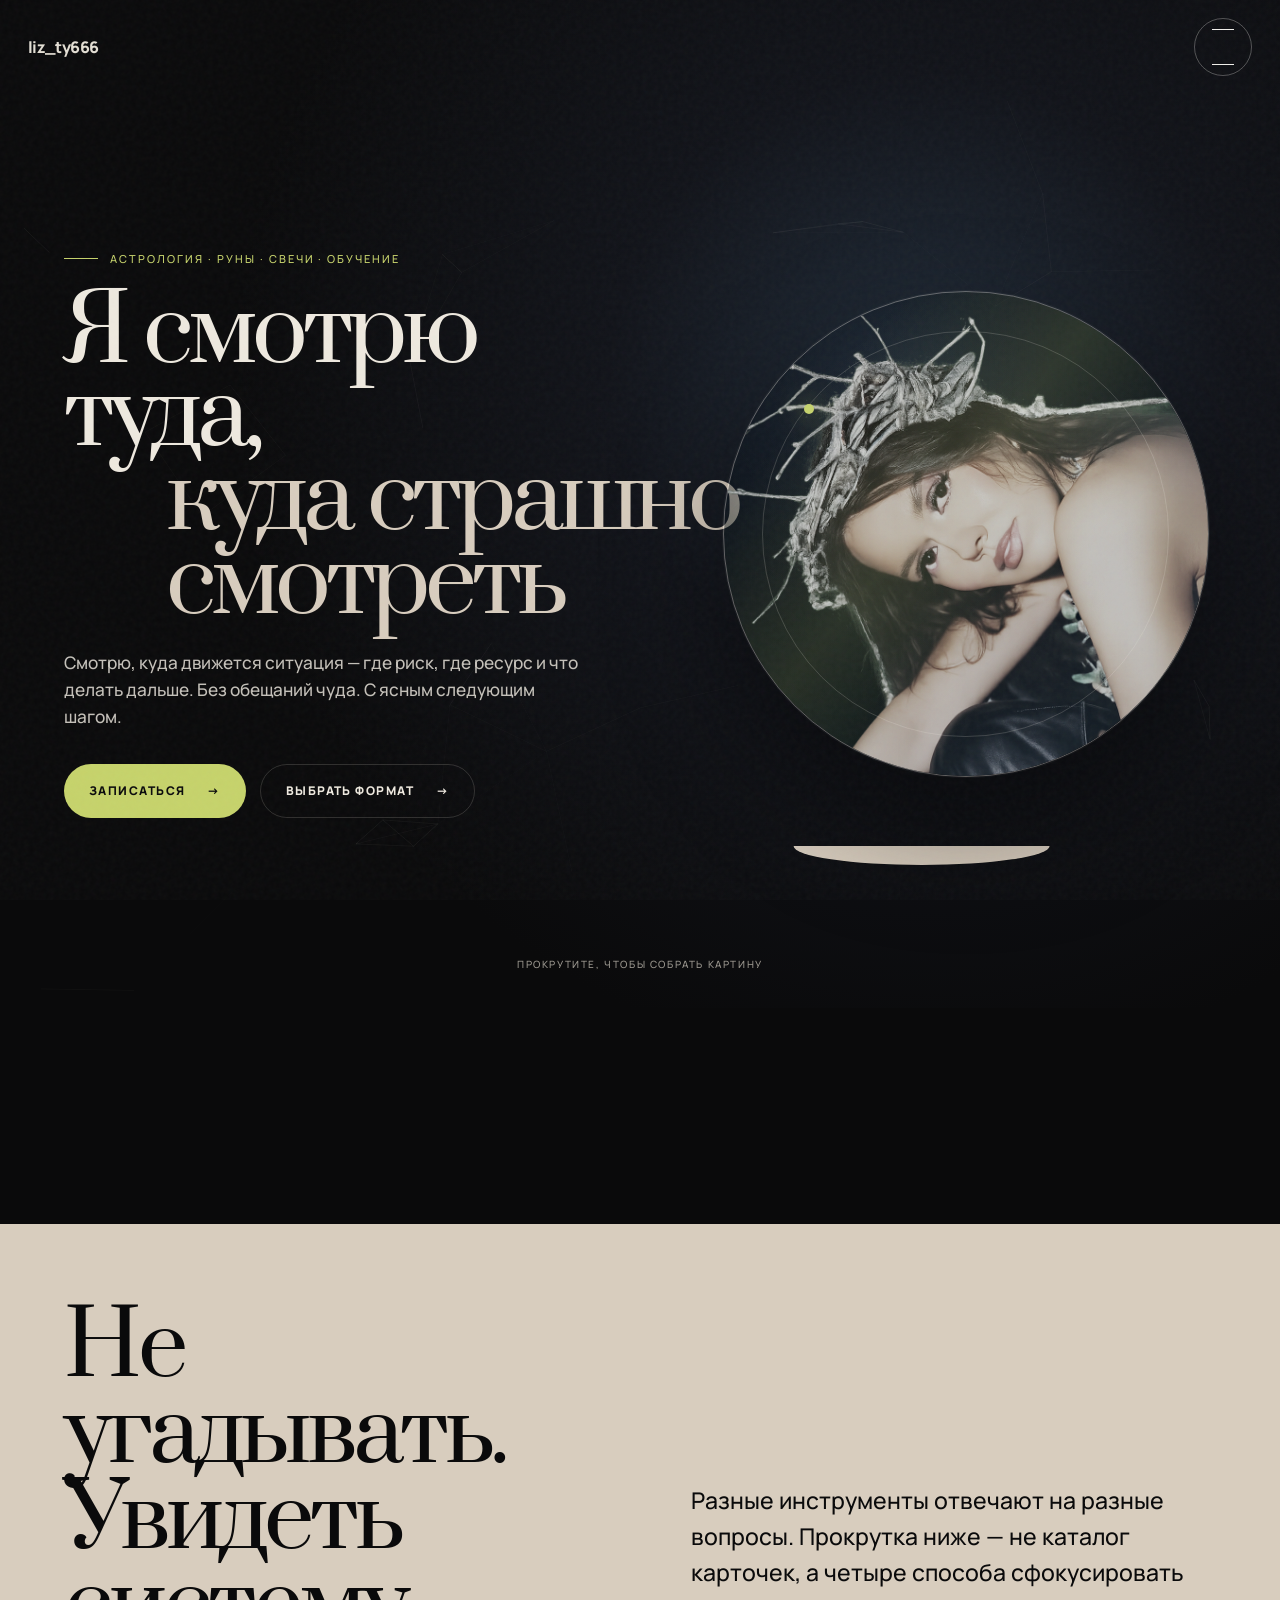
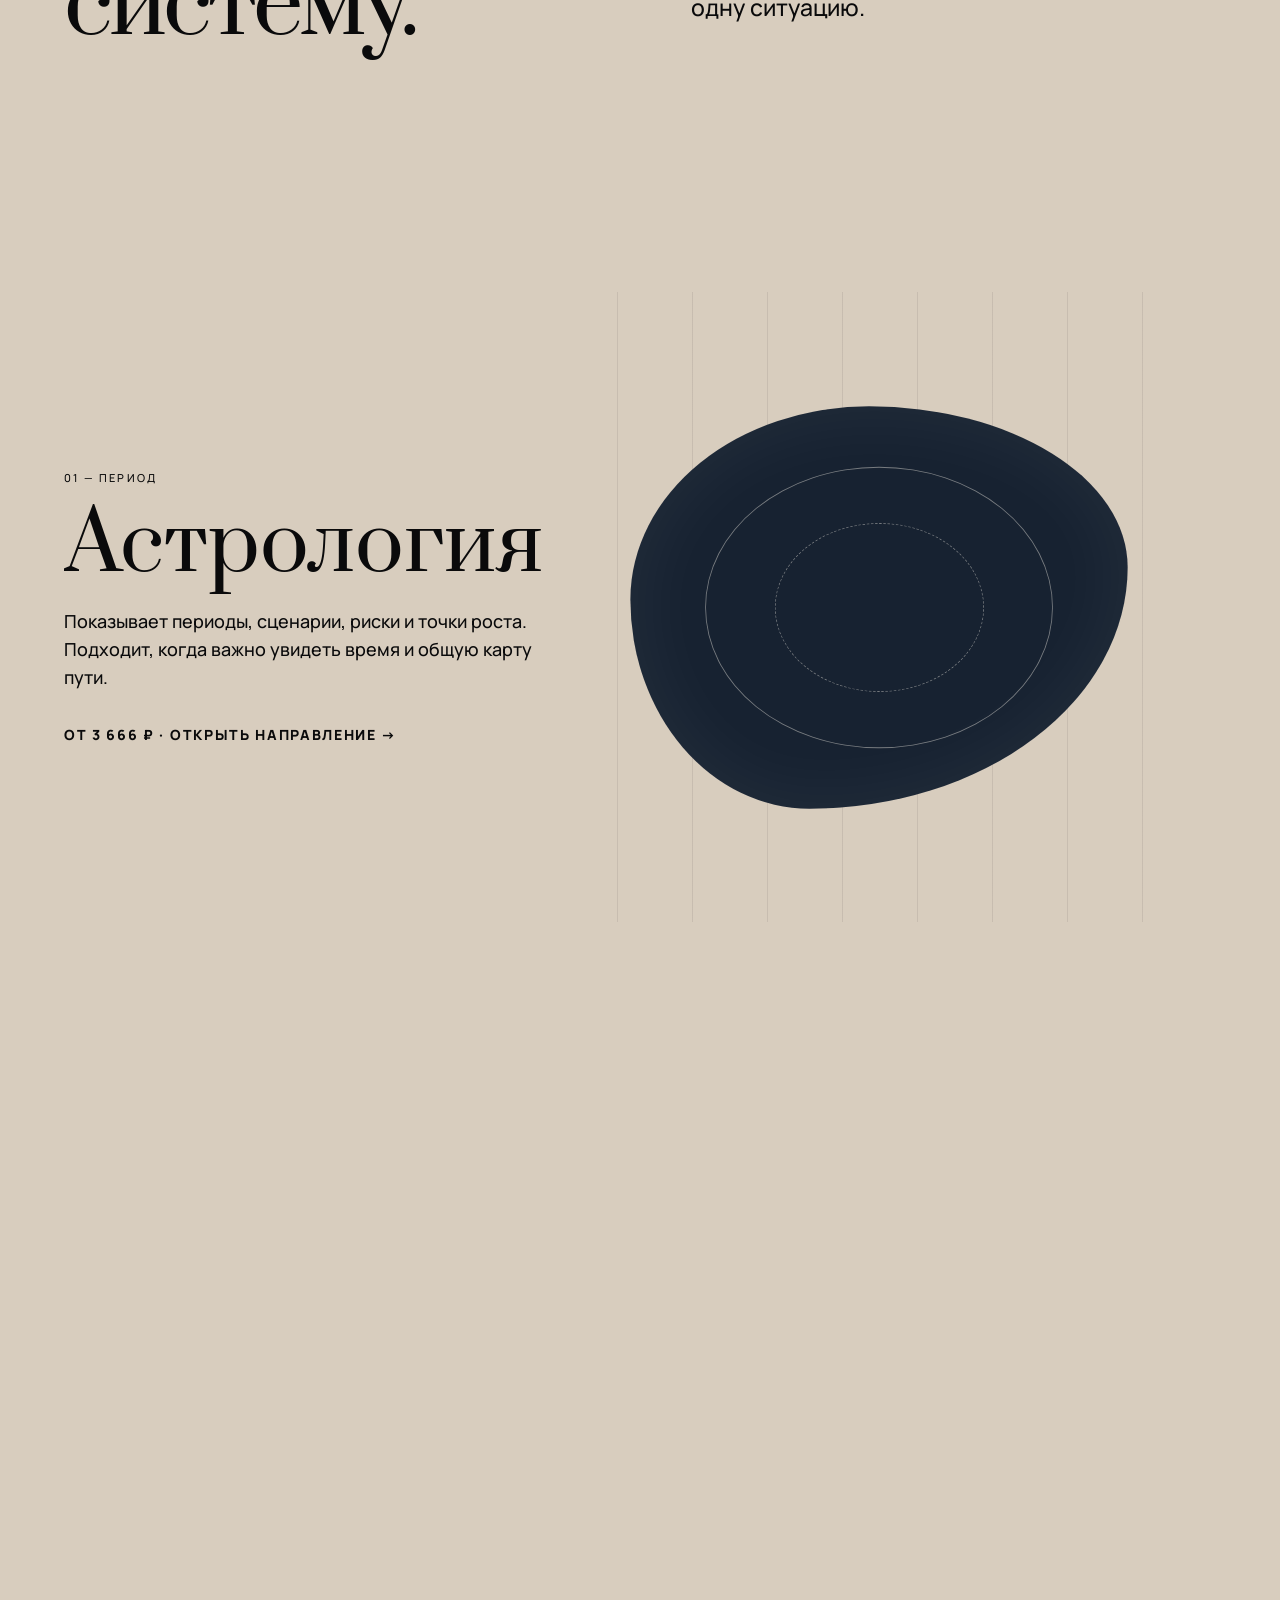
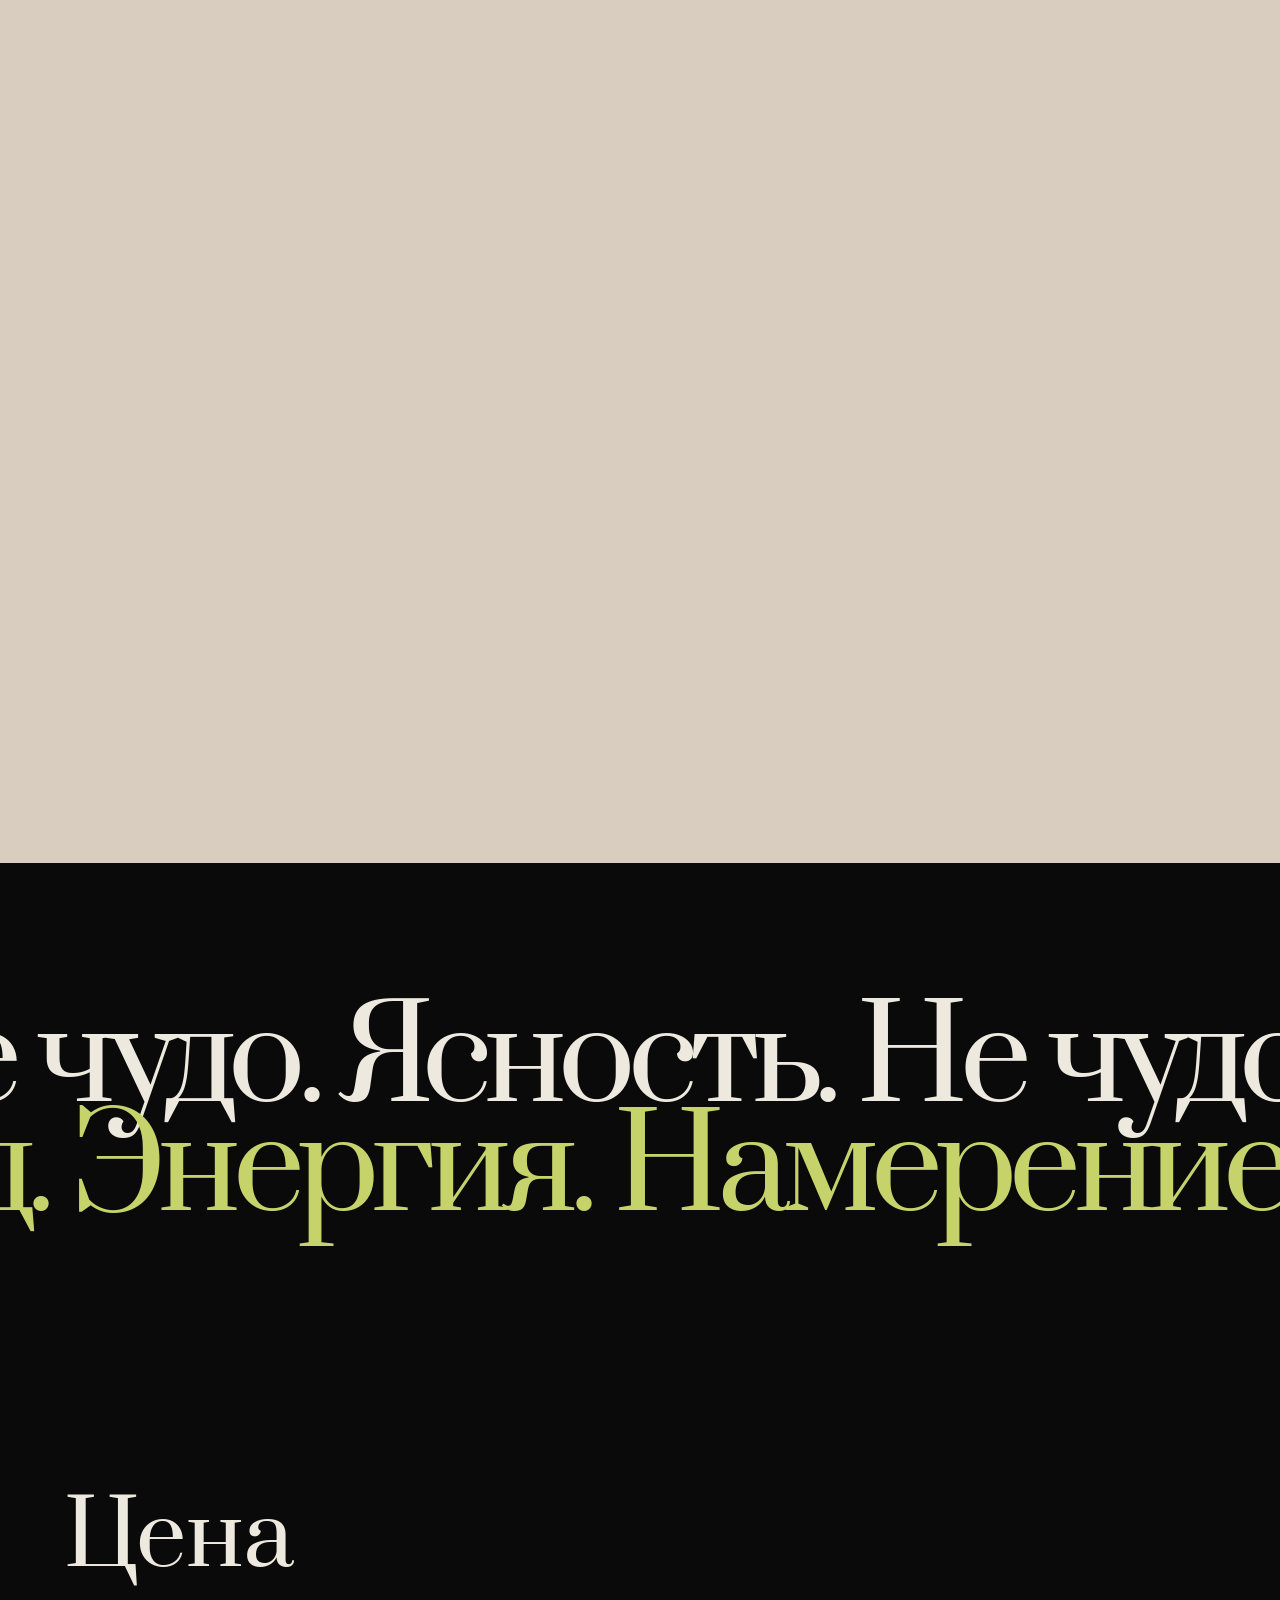
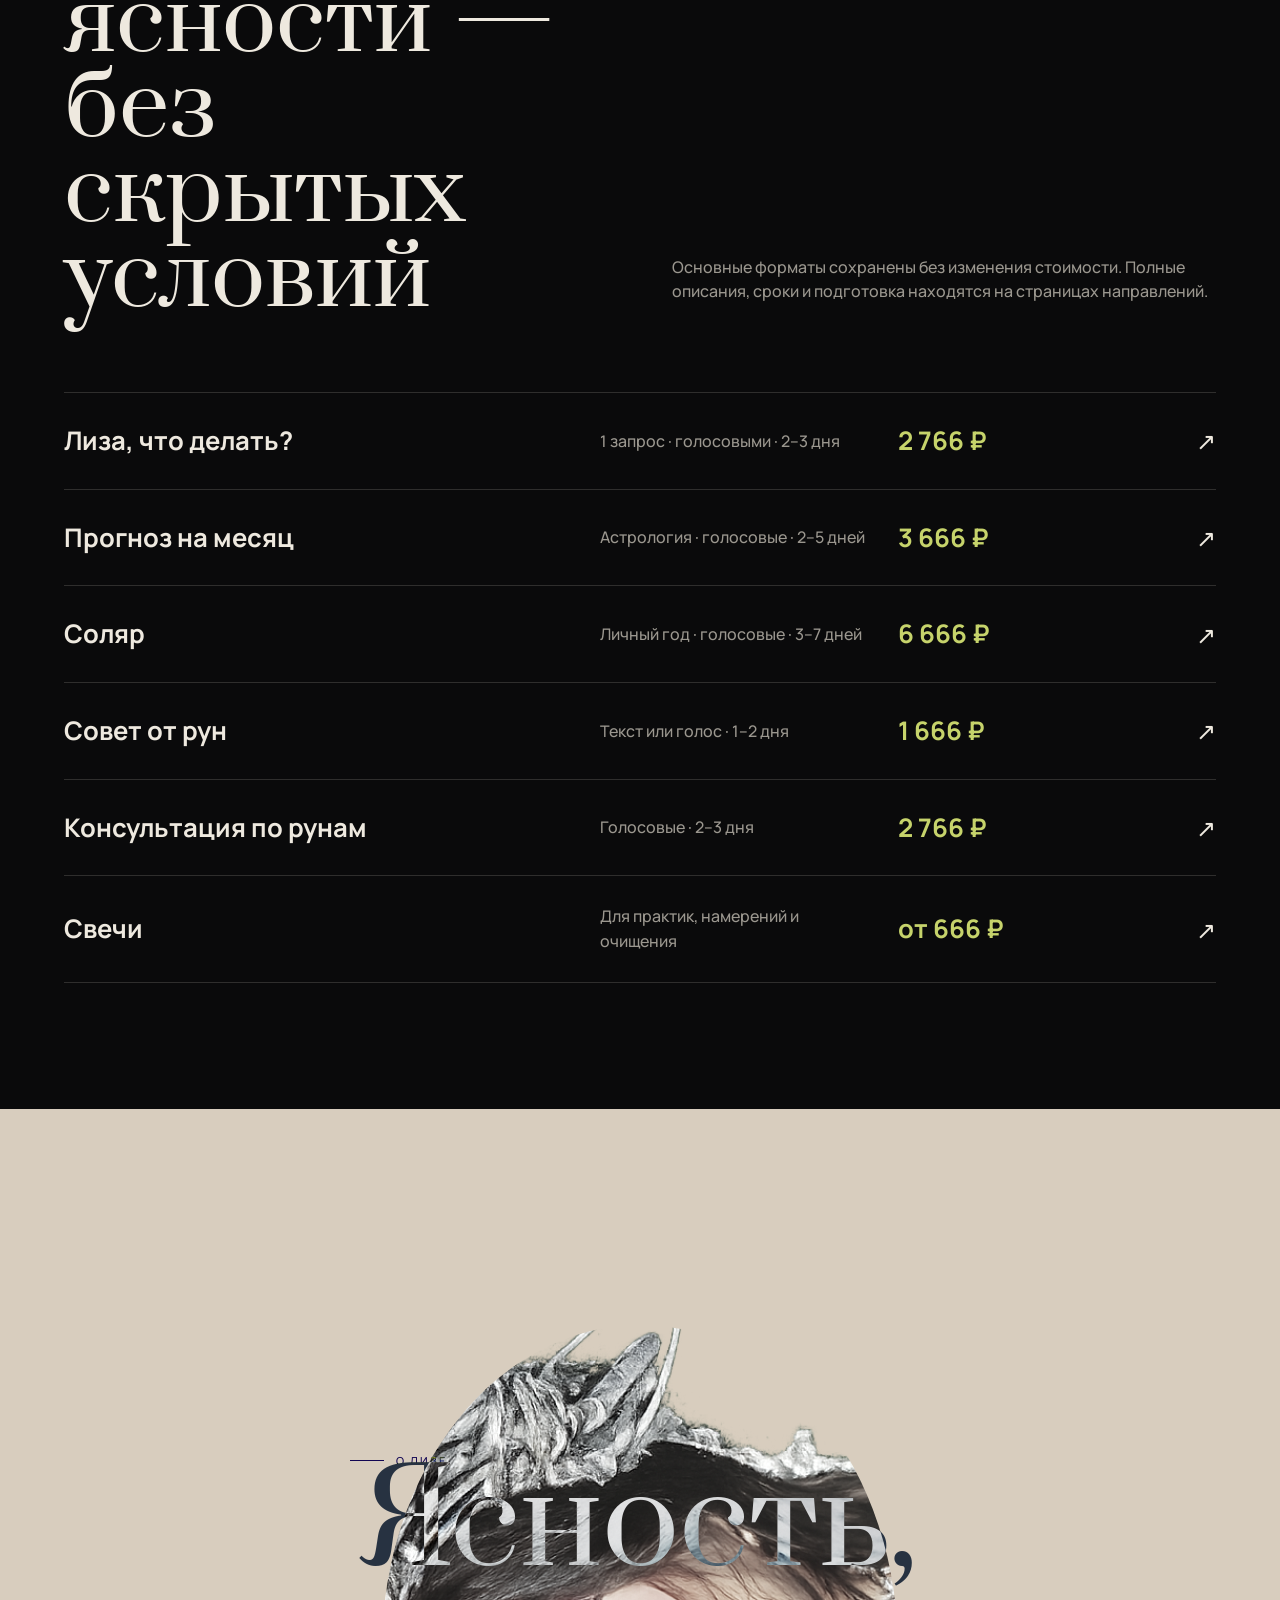
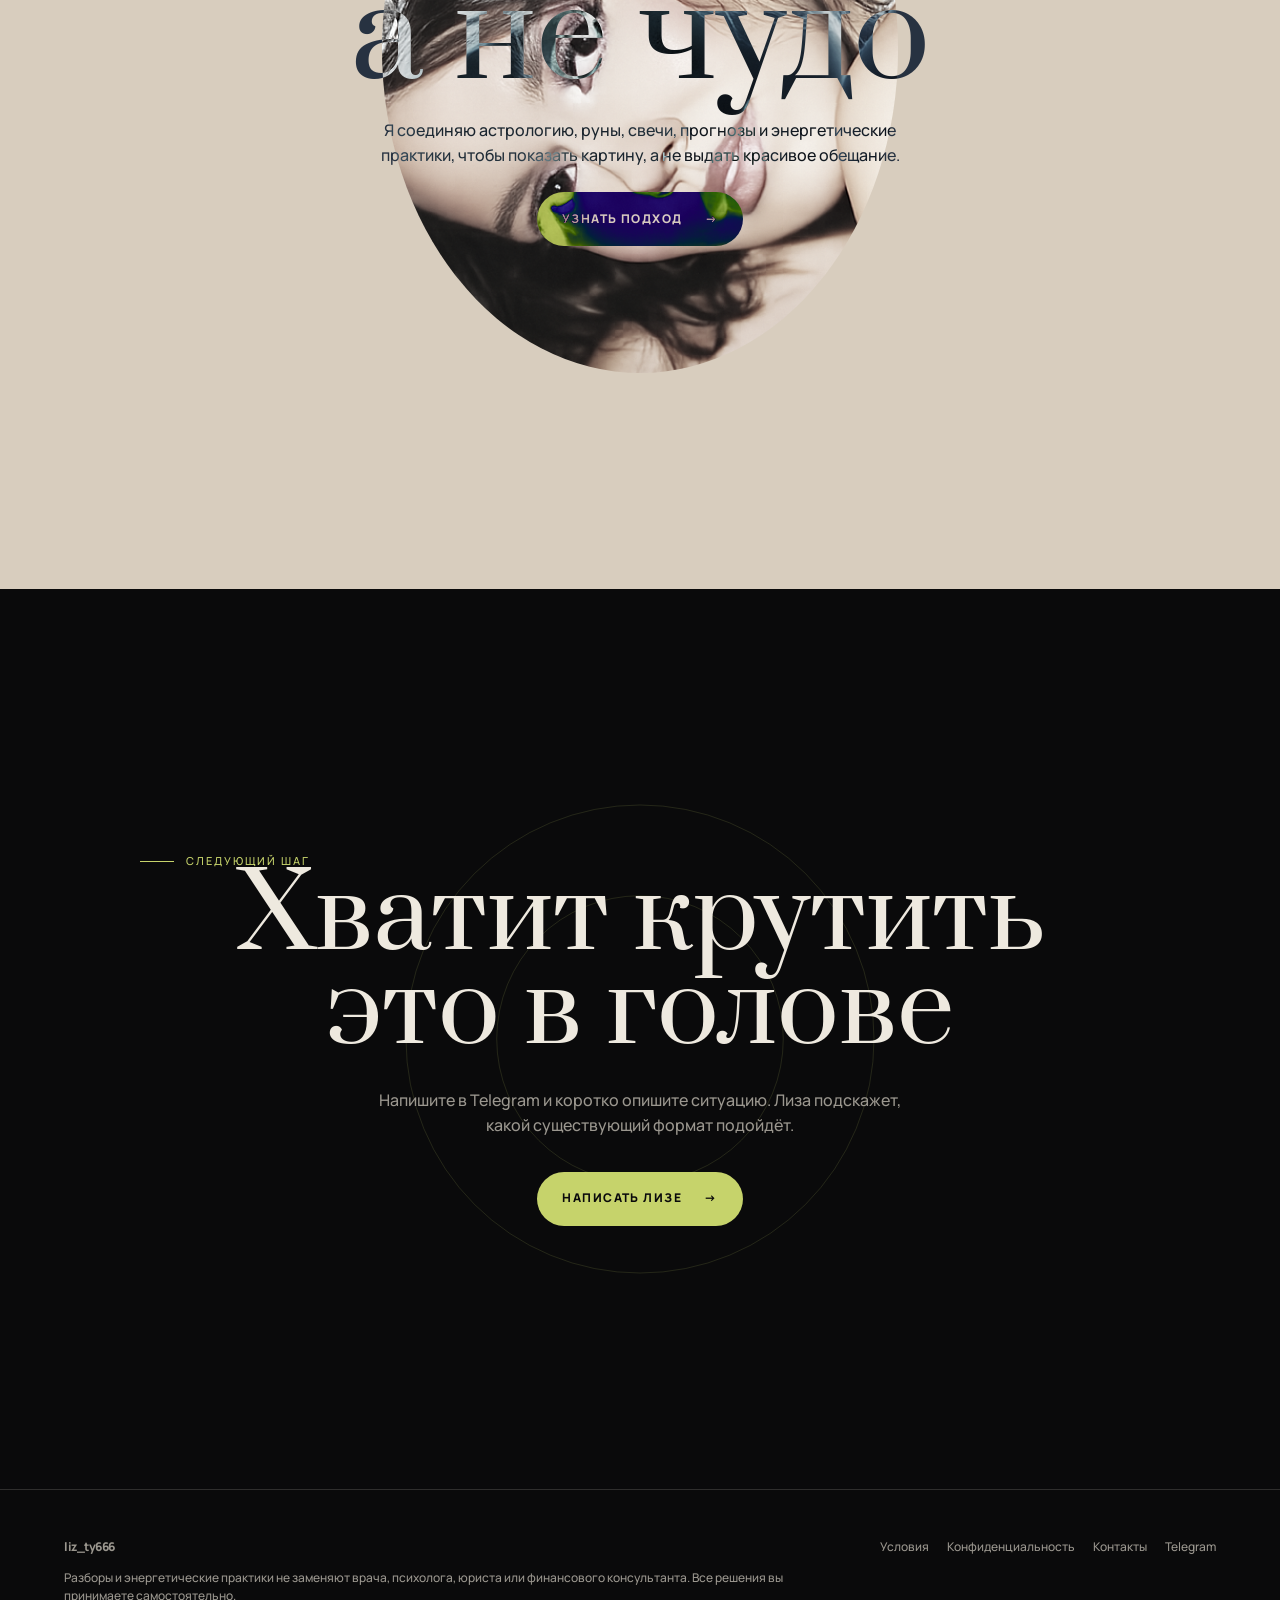
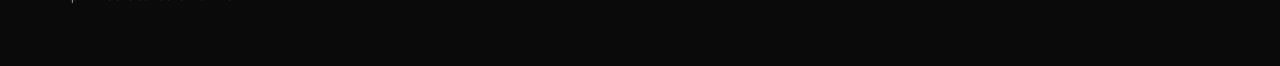
==== commit 6e5690f6: "feat: rebuild homepage as cinematic scroll narrative" ====
--- a/index.html
+++ b/index.html
@@ -1,38 +1,14 @@
-<!DOCTYPE html>
+<!doctype html>
 <html lang="ru">
 <head>
-<meta charset="UTF-8">
-<meta name="viewport" content="width=device-width, initial-scale=1.0">
-<title>liz_ty666 — астрология, руны, свечи, прогнозы и обучение</title>
-<meta name="description" content="liz_ty666: астрология, руны, свечи, прогнозы, обучение и разборы. Запись в Telegram.">
-<meta property="og:title" content="liz_ty666 — астрология, руны, свечи, прогнозы">
-<meta property="og:description" content="Разборы, прогнозы, руны, свечи и обучение. Запись в Telegram @liz_ty666">
-<meta property="og:type" content="website">
+<meta charset="utf-8">
+<meta name="viewport" content="width=device-width,initial-scale=1">
+<title>liz_ty666 — астрология, руны, свечи и ясность</title>
+<meta name="description" content="Астрология, руны, свечи, прогнозы и обучение. Честный разбор ситуации и запись в Telegram @liz_ty666.">
+<meta name="theme-color" content="#0a0a0b">
 <link rel="preconnect" href="https://fonts.googleapis.com">
 <link rel="preconnect" href="https://fonts.gstatic.com" crossorigin>
-<link href="https://fonts.googleapis.com/css2?family=Cormorant+Garamond:ital,wght@0,400;0,600;0,700;1,400;1,600&family=Unbounded:wght@400;700;900&family=Manrope:wght@300;400;500;600&display=swap" rel="stylesheet">
+<link href="https://fonts.googleapis.com/css2?family=Manrope:wght@400;500;600;700&family=Prata&display=swap" rel="stylesheet">
 <style>
-:root{--black:#050505;--graphite:#141414;--graphite2:#1a1a1a;--milk:#F4F0E8;--grey:#B7B1AA;--grey2:#8A8480;--gold:#C9A45C;--gold-light:#DDB96E;--bordeaux:#4B0F18;--violet:#25112E;--violet2:#1d0d25}*{margin:0;padding:0;box-sizing:border-box}html{scroll-behavior:smooth}body{background:var(--black);color:var(--milk);font-family:'Manrope',sans-serif;line-height:1.6;overflow-x:hidden}body:before{content:'';position:fixed;inset:0;background-image:url("data:image/svg+xml,%3Csvg viewBox='0 0 256 256' xmlns='http://www.w3.org/2000/svg'%3E%3Cfilter id='n'%3E%3CfeTurbulence type='fractalNoise' baseFrequency='0.9' numOctaves='4' stitchTiles='stitch'/%3E%3C/filter%3E%3Crect width='100%25' height='100%25' filter='url(%23n)' opacity='0.04'/%3E%3C/svg%3E");pointer-events:none;z-index:9999;opacity:.42}h1,h2,h3{font-family:'Unbounded',sans-serif}a{color:inherit}img{max-width:100%;display:block}.container{max-width:1120px;margin:0 auto}header{position:fixed;top:0;left:0;right:0;z-index:1000;padding:16px 40px;display:flex;align-items:center;justify-content:space-between;background:linear-gradient(to bottom,rgba(5,5,5,.98),rgba(5,5,5,.72),transparent);backdrop-filter:blur(8px);border-bottom:1px solid rgba(201,164,92,.08)}.logo{font-family:'Unbounded',sans-serif;font-size:18px;font-weight:900;letter-spacing:-.04em;text-decoration:none;color:var(--milk)}.nav{display:flex;gap:19px;align-items:center;flex-wrap:wrap}.nav a{font-size:10px;font-weight:700;letter-spacing:.09em;text-transform:uppercase;color:var(--grey);text-decoration:none;transition:.25s}.nav a:hover,.nav a.is-active{color:var(--gold)}.nav-cta{background:var(--gold);color:var(--black)!important;padding:9px 18px}.burger{display:none;flex-direction:column;gap:5px;background:0;border:0;padding:6px;cursor:pointer}.burger span{display:block;width:22px;height:2px;background:var(--milk)}.mobile-nav{display:none;position:fixed;inset:0;background:rgba(5,5,5,.98);z-index:999;flex-direction:column;align-items:center;justify-content:center;gap:24px}.mobile-nav.open{display:flex}.mobile-nav a{font-family:'Unbounded',sans-serif;font-size:18px;font-weight:700;text-decoration:none}.mobile-nav-close{position:absolute;right:24px;top:22px;background:0;border:0;color:var(--grey);font-size:26px}.fixed-cta{display:none;position:fixed;left:0;right:0;bottom:0;z-index:998;padding-bottom:env(safe-area-inset-bottom)}.fixed-cta a{display:block;background:var(--gold);color:var(--black);text-align:center;padding:15px;font-family:'Unbounded',sans-serif;font-size:13px;font-weight:900;letter-spacing:.04em;text-transform:uppercase;text-decoration:none}.btn-primary,.btn-secondary{display:inline-flex;align-items:center;justify-content:center;font-family:'Unbounded',sans-serif;font-size:11px;font-weight:900;letter-spacing:.07em;text-transform:uppercase;text-decoration:none;transition:.25s;min-height:48px}.btn-primary{background:var(--gold);color:var(--black);padding:14px 30px}.btn-primary:hover{background:var(--gold-light);box-shadow:0 0 34px rgba(201,164,92,.22)}.btn-secondary{border:1px solid rgba(244,240,232,.25);color:var(--milk);padding:13px 28px;background:rgba(5,5,5,.22)}.btn-secondary:hover{border-color:var(--gold);color:var(--gold)}section{position:relative;padding:92px 40px}.section-label{display:inline-block;font-size:10px;font-weight:800;letter-spacing:.2em;text-transform:uppercase;color:var(--gold);margin-bottom:16px}.section-title{font-size:clamp(26px,4.2vw,56px);font-weight:900;line-height:1.05;letter-spacing:-.04em;text-transform:uppercase;margin-bottom:16px}.section-sub{font-size:16px;color:var(--grey);max-width:580px;line-height:1.75;margin-bottom:48px}.gold-line{width:48px;height:1px;background:var(--gold);opacity:.45;margin:18px 0}.fi{opacity:0;transform:translateY(18px);transition:.6s ease}.fi.vis{opacity:1;transform:none}.fi-d1{transition-delay:.1s}.fi-d2{transition-delay:.2s}
-#hero{min-height:100vh;display:flex;align-items:center;overflow:hidden;padding:112px 40px 76px;background:var(--black)}.hero-bg{position:absolute;inset:0;background:radial-gradient(ellipse 55% 70% at 78% 36%,rgba(37,17,46,.78),transparent 70%),radial-gradient(ellipse 35% 42% at 83% 72%,rgba(75,15,24,.38),transparent 64%),linear-gradient(90deg,#050505 0%,#060507 48%,#09050d 100%)}.hero-bg:after{content:'';position:absolute;inset:0;background:radial-gradient(circle at 20% 25%,rgba(201,164,92,.05),transparent 24%),linear-gradient(90deg,rgba(5,5,5,.98) 0%,rgba(5,5,5,.9) 34%,rgba(5,5,5,.35) 67%,rgba(5,5,5,.16) 100%)}.hero-stars{position:absolute;inset:0;overflow:hidden;pointer-events:none}.star{position:absolute;width:2px;height:2px;border-radius:50%;background:var(--milk);animation:twinkle var(--dur,3s) ease-in-out infinite var(--del,0s)}@keyframes twinkle{0%,100%{opacity:.10}50%{opacity:.58}}.hero-wrap{position:relative;z-index:2;width:100%;max-width:1200px;margin:0 auto;display:grid;grid-template-columns:minmax(0,1fr) minmax(390px,46vw);gap:28px;align-items:center}.hero-content{position:relative;z-index:4;max-width:590px}.hero-tag{display:inline-block;border:1px solid rgba(201,164,92,.36);color:var(--gold);font-size:10px;font-weight:800;letter-spacing:.16em;text-transform:uppercase;padding:6px 14px;margin-bottom:26px;background:rgba(5,5,5,.22);backdrop-filter:blur(5px)}.hero h1{font-size:clamp(38px,5.45vw,74px);font-weight:900;line-height:1.06;letter-spacing:-.052em;text-transform:uppercase;margin-bottom:22px}.hero h1 .gold-script{display:block;font-family:'Cormorant Garamond',serif;font-size:1.02em;font-weight:600;font-style:italic;text-transform:none;letter-spacing:-.02em;color:var(--gold);margin-top:-.06em}.hero-sub{font-size:17px;color:rgba(244,240,232,.72);max-width:455px;line-height:1.62;margin-bottom:32px}.hero-btns{display:flex;gap:14px;flex-wrap:wrap}.hero-visual{position:relative;z-index:1;min-height:620px;height:calc(100vh - 120px);max-height:760px;display:flex;align-items:center;justify-content:center;overflow:visible}.photo-hero{position:relative;width:100%;height:100%;min-height:580px;border-left:1px solid rgba(201,164,92,.08);background:radial-gradient(ellipse at 56% 36%,rgba(201,164,92,.10),transparent 45%),radial-gradient(ellipse at 70% 60%,rgba(75,15,24,.28),transparent 64%)}.photo-hero img{position:absolute;right:-1%;bottom:0;width:108%;height:100%;object-fit:contain;object-position:center top;opacity:.92;filter:contrast(1.07) brightness(.90) saturate(1.04) drop-shadow(0 0 50px rgba(201,164,92,.10))}.photo-hero:before{content:'☽';position:absolute;left:5%;top:15%;font-family:'Cormorant Garamond',serif;font-size:82px;color:rgba(201,164,92,.38);z-index:2;text-shadow:0 0 25px rgba(201,164,92,.18)}.photo-hero:after{content:'';position:absolute;inset:0;z-index:3;pointer-events:none;background:linear-gradient(90deg,rgba(5,5,5,.86) 0%,rgba(5,5,5,.34) 30%,rgba(5,5,5,.04) 62%,rgba(5,5,5,.18) 100%),linear-gradient(0deg,rgba(5,5,5,.78) 0%,transparent 22%,transparent 80%,rgba(5,5,5,.22) 100%)}.candle-glow{position:absolute;bottom:8%;left:52%;width:240px;height:240px;transform:translateX(-50%);border-radius:50%;background:radial-gradient(circle,rgba(201,164,92,.15),transparent 70%);animation:glow 3.8s ease-in-out infinite;z-index:2}@keyframes glow{50%{transform:translateX(-50%) scale(1.16);opacity:.76}}
-.grid{display:grid;gap:2px}.grid-3{grid-template-columns:repeat(3,1fr)}.grid-4{grid-template-columns:repeat(4,1fr)}.card{position:relative;background:var(--graphite2);padding:32px 26px;overflow:hidden;border:1px solid rgba(244,240,232,.04);transition:.3s;text-decoration:none}.card:hover{border-color:rgba(201,164,92,.24);box-shadow:0 0 42px rgba(201,164,92,.08);transform:translateY(-2px)}.card:before{content:'';position:absolute;inset:-1px;background:radial-gradient(circle at var(--mx,50%) var(--my,50%),rgba(201,164,92,.16),transparent 35%);opacity:0;transition:.25s;pointer-events:none}.card:hover:before{opacity:1}.card h3{font-size:13px;text-transform:uppercase;letter-spacing:-.01em;margin-bottom:10px}.card p{font-size:14px;color:var(--grey);line-height:1.65}.icon{font-size:30px;color:var(--gold);opacity:.75;margin-bottom:14px}.card-link{display:inline-block;margin-top:18px;color:var(--gold);font-size:10px;font-weight:900;letter-spacing:.12em;text-transform:uppercase;text-decoration:none;border-bottom:1px solid rgba(201,164,92,.35)}#routes{background:var(--graphite)}#flagship{background:var(--bordeaux);overflow:hidden}#flagship:before{content:'';position:absolute;right:-120px;top:-120px;width:420px;height:420px;border-radius:50%;background:radial-gradient(circle,rgba(201,164,92,.08),transparent 70%)}.flag-card{max-width:720px;margin:0 auto;background:rgba(5,5,5,.58);border:1px solid rgba(201,164,92,.25);padding:50px}.price{font-family:'Unbounded',sans-serif;font-size:clamp(42px,6vw,72px);font-weight:900;color:var(--gold);letter-spacing:-.04em}.format{font-size:12px;color:var(--grey);font-weight:700;letter-spacing:.09em;text-transform:uppercase;margin:6px 0 24px}.flag-card h2{font-size:clamp(28px,4vw,46px);line-height:1.05;text-transform:uppercase;margin-bottom:18px}.list{list-style:none;margin:24px 0 32px}.list li{padding:9px 0;border-bottom:1px solid rgba(255,255,255,.06);font-size:14px;color:var(--grey);display:flex;gap:12px}.list li:before{content:'—';color:var(--gold)}#services{background:var(--black)}.service-price{font-family:'Unbounded',sans-serif;color:var(--gold);font-size:23px;font-weight:900;margin-bottom:8px}#about-preview{background:var(--graphite)}.about-grid{display:grid;grid-template-columns:1fr 1fr;gap:72px;align-items:center}.about-photo{height:520px;border:1px solid rgba(201,164,92,.16);overflow:hidden;background:var(--graphite2);position:relative}.about-photo img{width:100%;height:100%;object-fit:cover;object-position:center top;filter:contrast(1.05) brightness(.95) saturate(1.04)}.about-photo:after{content:'';position:absolute;inset:0;background:radial-gradient(ellipse at 50% 88%,rgba(75,15,24,.3),transparent 60%)}.about-text p{color:var(--grey);font-size:15px;line-height:1.8;margin-bottom:16px}.about-accent{font-family:'Cormorant Garamond',serif;font-size:26px;font-style:italic;border-left:2px solid var(--gold);padding-left:20px;margin:26px 0}#final-cta{background:var(--black);text-align:center;overflow:hidden}#final-cta:before{content:'';position:absolute;left:50%;top:50%;width:560px;height:560px;border-radius:50%;transform:translate(-50%,-50%);background:radial-gradient(circle,rgba(37,17,46,.48),transparent 70%)}.final-inner{position:relative;z-index:2}.final-inner .section-sub{margin-left:auto;margin-right:auto;text-align:center}.footer{background:var(--graphite);border-top:1px solid rgba(244,240,232,.06);padding:44px 40px 36px}.footer-inner{max-width:1100px;margin:0 auto;display:flex;gap:28px;justify-content:space-between;flex-wrap:wrap}.footer-logo{font-family:'Unbounded',sans-serif;font-weight:900;text-decoration:none}.footer-links{display:flex;gap:18px;flex-wrap:wrap}.footer-links a{font-size:11px;color:var(--grey);text-decoration:none;text-transform:uppercase;letter-spacing:.08em}.footer-note{max-width:1100px;margin:24px auto 0;padding-top:22px;border-top:1px solid rgba(244,240,232,.05);font-size:11px;color:rgba(183,177,170,.35);line-height:1.7}.brand-loader{position:fixed;inset:0;z-index:20000;background:#050505;display:flex;align-items:center;justify-content:center;transition:.55s}.brand-loader.hide{opacity:0;pointer-events:none}.brand-loader__inner{text-align:center}.brand-loader__sigil{font-family:'Unbounded';font-size:44px;font-weight:900;color:var(--gold);letter-spacing:-.06em}.brand-loader__text{margin-top:12px;color:var(--grey);font-size:11px;text-transform:uppercase;letter-spacing:.18em}.brand-loader__line{width:160px;height:1px;background:linear-gradient(90deg,transparent,var(--gold),transparent);margin:20px auto 0;animation:loadline 1s infinite}@keyframes loadline{50%{opacity:.25}}.moon-light{position:fixed;right:-120px;top:12vh;width:320px;height:320px;border-radius:50%;background:radial-gradient(circle,rgba(201,164,92,.09),transparent 70%);pointer-events:none;z-index:0;animation:moon 7s ease-in-out infinite}@keyframes moon{50%{transform:translateY(28px)}}.zodiac-bg,.zodiac-bg *{display:none!important}.page-transition{position:fixed;inset:0;background:var(--black);z-index:15000;pointer-events:none;opacity:0;transition:.45s}.page-transition.active{opacity:1}.brand-cursor,.brand-cursor-dot{display:none}@media(pointer:fine){body{cursor:none}.brand-cursor{display:block;position:fixed;z-index:21000;width:38px;height:38px;border:1px solid rgba(201,164,92,.55);border-radius:50%;pointer-events:none;transform:translate(-50%,-50%);transition:width .2s,height .2s}.brand-cursor.hover{width:64px;height:64px;background:rgba(201,164,92,.06)}.brand-cursor-dot{display:block;position:fixed;z-index:21001;width:5px;height:5px;background:var(--gold);border-radius:50%;pointer-events:none;transform:translate(-50%,-50%)}}
-@media(max-width:900px){.nav{display:none}.burger{display:flex}.fixed-cta{display:block}section{padding:64px 20px}header{padding:14px 20px}#hero{min-height:auto;padding:96px 20px 62px;display:block}.hero-bg:after{background:linear-gradient(180deg,rgba(5,5,5,.86) 0%,rgba(5,5,5,.42) 34%,rgba(5,5,5,.94) 100%),radial-gradient(ellipse at 70% 22%,rgba(37,17,46,.64),transparent 56%)}.hero-wrap{display:flex;flex-direction:column;gap:22px;align-items:stretch}.hero-content{max-width:100%;order:1}.hero-tag{font-size:8.5px;letter-spacing:.13em;padding:5px 10px;margin-bottom:18px}.hero h1{font-size:clamp(31px,9.2vw,45px);line-height:1.08;letter-spacing:-.045em;margin-bottom:16px;max-width:360px}.hero h1 .gold-script{font-size:1em;margin-top:-2px}.hero-sub{font-size:14.5px;line-height:1.55;max-width:310px;margin-bottom:22px;color:rgba(244,240,232,.76)}.hero-btns{gap:10px;max-width:320px}.btn-primary,.btn-secondary{width:100%;min-height:44px;font-size:10px;padding:12px 16px}.hero-visual{order:2;position:relative;width:100%;height:390px;min-height:390px;max-height:none;margin:0;overflow:visible;z-index:1}.photo-hero{min-height:390px;height:390px;border-left:0;border-top:1px solid rgba(201,164,92,.08);background:radial-gradient(ellipse at 50% 28%,rgba(201,164,92,.12),transparent 45%),radial-gradient(ellipse at 70% 62%,rgba(75,15,24,.25),transparent 65%)}.photo-hero img{right:50%;transform:translateX(50%);bottom:0;width:100%;height:100%;object-fit:contain;object-position:center top;opacity:.92}.photo-hero:before{left:8%;top:9%;font-size:54px}.photo-hero:after{background:linear-gradient(180deg,rgba(5,5,5,.05) 0%,rgba(5,5,5,.05) 54%,rgba(5,5,5,.78) 100%),linear-gradient(90deg,rgba(5,5,5,.34) 0%,transparent 35%,transparent 70%,rgba(5,5,5,.28) 100%)}.candle-glow{width:170px;height:170px;bottom:8%}.grid-3,.grid-4,.about-grid{grid-template-columns:1fr}.flag-card{padding:34px 22px}.footer{padding:40px 20px 92px}.footer-inner{flex-direction:column}.about-photo{height:420px}}
-@media(max-width:480px){#hero{padding:88px 16px 54px}.hero h1{font-size:32px;max-width:330px}.hero-tag{max-width:300px;line-height:1.5}.hero-sub{max-width:300px}.hero-visual{height:330px;min-height:330px}.photo-hero,.photo-hero img{height:330px;min-height:330px}.photo-hero img{width:108%;object-position:center top}.hero-btns{max-width:100%}}
-</style>
-</head>
-<body>
-<header><a class="logo" href="index.html">liz_ty666</a><nav class="nav" aria-label="Основная навигация"><a href="liza-chto-delat.html">Лиза, что делать?</a><a href="astrology.html">Астрология</a><a href="runes.html">Руны</a><a href="candles.html">Свечи</a><a href="education.html">Обучение</a><a href="reviews.html">Отзывы</a><a href="about.html">О Лизе</a><a href="faq.html">FAQ</a><a href="https://t.me/liz_ty666" target="_blank" rel="noopener noreferrer" class="nav-cta">Записаться</a></nav><button class="burger" aria-label="Открыть меню" aria-expanded="false" aria-controls="mobileNav" onclick="openMenu(this)"><span></span><span></span><span></span></button></header>
-<div class="mobile-nav" id="mobileNav"><button class="mobile-nav-close" onclick="closeMenu()" aria-label="Закрыть меню">✕</button><a href="index.html" onclick="closeMenu()">Главная</a><a href="liza-chto-delat.html" onclick="closeMenu()">Лиза, что делать?</a><a href="astrology.html" onclick="closeMenu()">Астрология</a><a href="runes.html" onclick="closeMenu()">Руны</a><a href="candles.html" onclick="closeMenu()">Свечи</a><a href="education.html" onclick="closeMenu()">Обучение</a><a href="reviews.html" onclick="closeMenu()">Отзывы</a><a href="about.html" onclick="closeMenu()">О Лизе</a><a href="faq.html" onclick="closeMenu()">FAQ</a><a href="https://t.me/liz_ty666" target="_blank" rel="noopener noreferrer" onclick="closeMenu()">Telegram →</a></div>
-<div class="fixed-cta"><a href="https://t.me/liz_ty666?text=Здравствуйте!%20Хочу%20записаться%20к%20Лизе.%20Мой%20запрос:" target="_blank" rel="noopener noreferrer">Записаться ко мне</a></div>
-<section id="hero" class="hero"><div class="hero-bg"></div><div class="hero-stars" id="starsContainer"></div><div class="hero-wrap"><div class="hero-content fi"><div class="hero-tag">Астрология · Руны · Свечи · Прогнозы · Обучение</div><h1>Я смотрю туда,<span class="gold-script">куда обычно страшно смотреть</span></h1><p class="hero-sub">Смотрю, куда движется ситуация — где риск, ресурс и что делать дальше.</p><div class="hero-btns"><a href="https://t.me/liz_ty666?text=Здравствуйте!%20Хочу%20записаться%20к%20Лизе.%20Мой%20запрос:" target="_blank" rel="noopener noreferrer" class="btn-primary">Записаться ко мне</a><a href="#routes" class="btn-secondary">Выбрать формат</a></div></div><div class="hero-visual"><div class="photo-hero"><img src="assets/212CB13A-DFA8-4E37-BF86-4F200A4A0E9A.png" alt="liz_ty666"><div class="candle-glow"></div></div></div></div></section>
-<section id="routes"><div class="container"><div class="section-label">Переходы по сайту</div><h2 class="section-title fi">Выберите, что сейчас ближе</h2><p class="section-sub fi fi-d1">Все карточки ведут на отдельные страницы сайта. Главная теперь работает как меню и витрина бренда.</p><div class="grid grid-4 fi fi-d2"><a class="card" href="liza-chto-delat.html"><div class="icon">⚡</div><h3>Лиза, что делать?</h3><p>1 запрос, голосовыми, 2–3 дня. Быстрый вход, когда ситуация занимает все мысли.</p><span class="card-link">Открыть страницу →</span></a><a class="card" href="astrology.html"><div class="icon">☽</div><h3>Астрология</h3><p>Прогнозы, соляр, натальная карта, отношения и периоды.</p><span class="card-link">Смотреть астрологию →</span></a><a class="card" href="runes.html"><div class="icon">ᚠ</div><h3>Руны</h3><p>Энергия ситуации, скрытые процессы, выбор, став и колесо года.</p><span class="card-link">Смотреть руны →</span></a><a class="card" href="candles.html"><div class="icon">🕯</div><h3>Свечи</h3><p>Свечи, очищение дома, разрыв энергосвязей и работа с состоянием.</p><span class="card-link">Смотреть свечи →</span></a><a class="card" href="education.html"><div class="icon">◉</div><h3>Обучение</h3><p>Психосоматика, свечная магия, натальная астрология, прогностика.</p><span class="card-link">Смотреть обучение →</span></a><a class="card" href="reviews.html"><div class="icon">✦</div><h3>Отзывы</h3><p>Отзывы и скриншоты сообщений клиентов после разборов.</p><span class="card-link">Смотреть отзывы →</span></a><a class="card" href="about.html"><div class="icon">◎</div><h3>О Лизе</h3><p>Подход, инструменты, стиль работы и честные границы.</p><span class="card-link">Узнать о Лизе →</span></a><a class="card" href="faq.html"><div class="icon">?</div><h3>FAQ</h3><p>Что выбрать, что нужно для разбора, сроки, оплата и обучение.</p><span class="card-link">Открыть FAQ →</span></a></div></div></section>
-<section id="flagship"><div class="container"><div class="flag-card fi"><div class="section-label">Флагманский формат</div><div class="price">2 766 ₽</div><div class="format">1 запрос · голосовыми · 2–3 дня</div><h2>Лиза,<br>что делать?</h2><p class="section-sub" style="margin-bottom:0">Вы описываете, что происходит — я смотрю через подходящие инструменты и даю ориентир: что видно, где риск и какой шаг сделать дальше.</p><ul class="list"><li>Нужно принять решение</li><li>Ситуация занимает все мысли</li><li>Нужно быстро понять, что происходит</li><li>Хочется не гадать в голове, а получить разбор</li></ul><a href="liza-chto-delat.html" class="btn-primary">Подробнее о формате</a></div></div></section>
-<section id="services"><div class="container"><div class="section-label">Услуги</div><h2 class="section-title fi">Основные направления</h2><p class="section-sub fi fi-d1">Ниже — быстрые переходы на страницы, где расписаны цены, формат и что входит.</p><div class="grid grid-3 fi fi-d2"><a class="card" href="astrology.html"><div class="service-price">от 3 666 ₽</div><h3>Астрология и прогнозы</h3><p>Прогноз на месяц, соляр, затмения, натальная карта, отношения.</p><span class="card-link">Перейти →</span></a><a class="card" href="runes.html"><div class="service-price">от 1 666 ₽</div><h3>Рунические форматы</h3><p>Совет от рун, консультация, рунический став, колесо года.</p><span class="card-link">Перейти →</span></a><a class="card" href="candles.html"><div class="service-price">от 666 ₽</div><h3>Свечи и очищение</h3><p>Свечи, наборы, очищение пространства, разрыв энергосвязей.</p><span class="card-link">Перейти →</span></a></div></div></section>
-<section id="about-preview"><div class="container"><div class="about-grid"><div class="about-photo fi"><img src="assets/212CB13A-DFA8-4E37-BF86-4F200A4A0E9A.png" alt="liz_ty666"></div><div class="about-text fi fi-d1"><div class="section-label">Обо мне</div><h2 class="section-title">Ясность,<br>а не чудо</h2><div class="gold-line"></div><p>Я соединяю астрологию, руны, свечи, прогнозы и энергетические практики, чтобы не просто «дать ответ», а показать картину.</p><p>Ко мне приходят, когда надоело крутить ситуацию в голове и хочется увидеть её глубже — через символы, периоды, энергию и честный разбор.</p><div class="about-accent">Не обещаю чудо.<br>Даю ясность.</div><a href="about.html" class="btn-secondary">Подробнее обо мне</a></div></div></div></section>
-<section id="final-cta"><div class="final-inner fi"><div class="section-label">Запись</div><h2 class="section-title">Хватит крутить<br>это в голове</h2><p class="section-sub">Если ситуация уже занимает все мысли — её можно посмотреть. Напишите мне в Telegram: я подскажу, какой формат подойдёт.</p><a href="https://t.me/liz_ty666?text=Здравствуйте!%20Хочу%20записаться%20на%20разбор.%20Мой%20запрос:" target="_blank" rel="noopener noreferrer" class="btn-primary">Написать мне</a></div></section>
-<footer class="footer"><div class="footer-inner"><a class="footer-logo" href="index.html">liz_ty666</a><div class="footer-links"><a href="liza-chto-delat.html">Лиза, что делать?</a><a href="astrology.html">Астрология</a><a href="runes.html">Руны</a><a href="candles.html">Свечи</a><a href="education.html">Обучение</a><a href="reviews.html">Отзывы</a><a href="about.html">О Лизе</a><a href="faq.html">FAQ</a></div><a class="btn-primary" href="https://t.me/liz_ty666" target="_blank" rel="noopener noreferrer">Telegram</a></div><p class="footer-note">Разборы, руны, свечные и энергетические практики не заменяют врача, психолога, юриста, финансового консультанта или другого профильного специалиста. Все решения вы принимаете самостоятельно.</p></footer>
-<script>
-(function(){var c=document.getElementById('starsContainer');if(c){var f=document.createDocumentFragment();for(var i=0;i<75;i++){var s=document.createElement('div');s.className='star';var sz=Math.random()>.82?3:2;s.style.cssText='left:'+(Math.random()*100)+'%;top:'+(Math.random()*100)+'%;--dur:'+(2+Math.random()*4)+'s;--del:'+(Math.random()*5)+'s;width:'+sz+'px;height:'+sz+'px;';f.appendChild(s)}c.appendChild(f)}})();function openMenu(btn){document.getElementById('mobileNav').classList.add('open');btn.setAttribute('aria-expanded','true');document.addEventListener('keydown',handleEsc)}function closeMenu(){document.getElementById('mobileNav').classList.remove('open');var b=document.querySelector('.burger');if(b)b.setAttribute('aria-expanded','false');document.removeEventListener('keydown',handleEsc)}function handleEsc(e){if(e.key==='Escape')closeMenu()}var obs=new IntersectionObserver(function(entries){entries.forEach(function(e){if(e.isIntersecting){e.target.classList.add('vis');obs.unobserve(e.target)}})},{threshold:.08});document.querySelectorAll('.fi').forEach(function(el){obs.observe(el)});setTimeout(function(){var h=document.querySelector('.hero-content');if(h)h.classList.add('vis')},80);document.querySelectorAll('.card').forEach(function(card){card.classList.add('cinematic-card');card.addEventListener('mousemove',function(e){var r=card.getBoundingClientRect();card.style.setProperty('--mx',((e.clientX-r.left)/r.width)*100+'%');card.style.setProperty('--my',((e.clientY-r.top)/r.height)*100+'%')})});
-</script>
-<script src="app.js"></script>
-</body>
-</html>+:root{--ink:#0a0a0b;--bone:#eee9df;--ash:#9b978f;--oxide:#7b2e2b;--night:#172231;--signal:#c6d36b;--paper:#d8cdbe;--line:rgba(238,233,223,.16);--progress:0}*{box-sizing:border-box}html{scroll-behavior:smooth}body{margin:0;background:var(--ink);color:var(--bone);font:500 16px/1.55 Manrope,system-ui,sans-serif;overflow-x:hidden}body.menu-open{overflow:hidden}a{color:inherit}button,a{font:inherit}img{display:block;max-width:100%}:focus-visible{outline:2px solid var(--signal);outline-offset:4px}.noise{position:fixed;inset:0;pointer-events:none;z-index:100;background-image:url("data:image/svg+xml,%3Csvg viewBox='0 0 220 220' xmlns='http://www.w3.org/2000/svg'%3E%3Cfilter id='n'%3E%3CfeTurbulence type='fractalNoise' baseFrequency='.8' numOctaves='3'/%3E%3C/filter%3E%3Crect width='100%25' height='100%25' filter='url(%23n)' opacity='.035'/%3E%3C/svg%3E")}.site-header{position:fixed;top:0;left:0;right:0;z-index:80;display:flex;align-items:center;justify-content:space-between;padding:18px 28px;mix-blend-mode:difference}.logo{font-weight:800;text-decoration:none;letter-spacing:-.04em}.menu-btn{width:58px;height:58px;border:1px solid rgba(255,255,255,.3);border-radius:50%;background:transparent;color:white;display:grid;place-items:center;cursor:pointer}.menu-btn span,.menu-btn:before{content:"";display:block;width:22px;height:1px;background:currentColor;transition:.35s}.menu-btn span{transform:translateY(4px)}.menu-btn:before{transform:translateY(-4px)}.menu{position:fixed;inset:0;z-index:70;background:var(--paper);color:var(--ink);clip-path:circle(0 at calc(100% - 57px) 47px);transition:clip-path .8s cubic-bezier(.7,0,.2,1);display:grid;grid-template-columns:1.2fr .8fr;padding:120px 6vw 60px}.menu.open{clip-path:circle(150% at calc(100% - 57px) 47px)}.menu nav{display:flex;flex-direction:column}.menu nav a{font:400 clamp(32px,5vw,74px)/1.03 Prata,serif;text-decoration:none;border-bottom:1px solid rgba(10,10,11,.2);padding:.12em 0;display:flex;gap:18px;align-items:baseline}.menu nav small{font:700 10px Manrope,sans-serif;letter-spacing:.16em}.menu-side{align-self:end}.menu-side p{max-width:340px}.menu-side a{display:inline-flex;margin-top:20px}.hero{min-height:112vh;position:relative;display:grid;place-items:center;overflow:hidden;background:radial-gradient(circle at 72% 38%,#202b38 0,#111319 28%,var(--ink) 62%)}#field{position:absolute;inset:0;width:100%;height:100%;opacity:.78}.hero-grid{position:relative;z-index:2;width:min(1320px,100%);padding:130px 5vw 70px;display:grid;grid-template-columns:1.08fr .92fr;align-items:center;gap:5vw}.eyebrow{font-size:11px;text-transform:uppercase;letter-spacing:.18em;color:var(--signal);display:flex;align-items:center;gap:12px}.eyebrow:before{content:"";width:34px;height:1px;background:currentColor}.hero h1{font:400 clamp(52px,7.2vw,112px)/.91 Prata,serif;letter-spacing:-.055em;margin:24px 0}.hero h1 em{display:block;font-style:normal;color:var(--paper);transform:translateX(8vw)}.hero p{max-width:520px;color:#c4c0b9;font-size:clamp(16px,1.35vw,20px)}.actions{display:flex;gap:14px;flex-wrap:wrap;margin-top:34px}.button{display:inline-flex;align-items:center;justify-content:center;min-height:54px;padding:0 25px;border-radius:999px;text-decoration:none;font-size:12px;text-transform:uppercase;letter-spacing:.12em;font-weight:800;background:var(--signal);color:var(--ink);position:relative;overflow:hidden}.button:after{content:"→";margin-left:22px;transition:.3s}.button:hover:after{transform:translateX(5px)}.ghost{background:transparent;color:var(--bone);border:1px solid var(--line)}.lens-wrap{position:relative;aspect-ratio:1;display:grid;place-items:center}.lens{width:min(38vw,560px);aspect-ratio:1;border-radius:50%;position:relative;overflow:hidden;border:1px solid rgba(238,233,223,.35);box-shadow:0 0 0 1px rgba(255,255,255,.04),0 50px 120px rgba(0,0,0,.45);transform:scale(calc(1 + var(--progress)*.16)) rotate(calc(var(--progress)*18deg))}.lens img{width:100%;height:100%;object-fit:cover;object-position:center top;filter:grayscale(.5) contrast(1.08) brightness(.78)}.lens:after{content:"";position:absolute;inset:0;background:linear-gradient(130deg,transparent 20%,rgba(198,211,107,.16),transparent 68%),radial-gradient(circle at 30% 20%,transparent,#071018 78%);mix-blend-mode:screen}.orbit{position:absolute;inset:8%;border:1px solid rgba(238,233,223,.18);border-radius:50%;animation:spin 18s linear infinite}.orbit:before{content:"";position:absolute;width:10px;height:10px;border-radius:50%;background:var(--signal);left:10%;top:18%;box-shadow:0 0 24px var(--signal)}@keyframes spin{to{transform:rotate(360deg)}}.scroll-note{position:absolute;bottom:36px;left:50%;transform:translateX(-50%);font-size:10px;letter-spacing:.16em;text-transform:uppercase;color:var(--ash)}.transition{height:42vh;background:var(--paper);color:var(--ink);clip-path:ellipse(calc(10% + var(--progress)*80%) calc(5% + var(--progress)*70%) at 72% 0);margin-top:-18vh}.story{background:var(--paper);color:var(--ink);padding:0 5vw 14vh}.story-intro{padding:9vh 0 12vh;display:grid;grid-template-columns:1fr 1fr;gap:8vw}.story h2{font:400 clamp(46px,7vw,102px)/.96 Prata,serif;letter-spacing:-.045em;margin:0}.story-intro p{max-width:540px;font-size:clamp(18px,1.8vw,28px);align-self:end}.pin{height:420vh;position:relative}.pin-stage{position:sticky;top:0;height:100vh;display:grid;grid-template-columns:.78fr 1.22fr;align-items:center;overflow:hidden}.pin-copy{position:relative;z-index:3}.step-index{font-size:11px;letter-spacing:.2em;text-transform:uppercase;margin-bottom:22px}.pin-copy h3{font:400 clamp(46px,6.3vw,92px)/.95 Prata,serif;margin:0 0 24px}.pin-copy p{font-size:18px;max-width:470px}.pin-copy .price{font-size:14px;letter-spacing:.12em;text-transform:uppercase;font-weight:800;margin-top:32px}.pin-visual{position:relative;height:70vh}.shape{position:absolute;inset:12% 6%;border-radius:48% 52% 64% 36%/48% 40% 60% 52%;background:var(--night);transition:background .4s,clip-path .4s;transform:rotate(calc(var(--scene)*12deg)) scale(calc(.84 + var(--scene)*.04));box-shadow:inset 0 0 100px rgba(255,255,255,.06)}.shape:before,.shape:after{content:"";position:absolute;inset:15%;border:1px solid rgba(238,233,223,.45);border-radius:50%;transform:rotate(calc(var(--scene)*-24deg))}.shape:after{inset:29%;border-style:dashed}.pin-lines{position:absolute;inset:0;background:repeating-linear-gradient(90deg,transparent 0 11%,rgba(10,10,11,.08) 11% calc(11% + 1px));mix-blend-mode:multiply}.kinetic{background:var(--ink);overflow:hidden;padding:16vh 0;color:var(--bone)}.kinetic-row{white-space:nowrap;font:400 clamp(58px,10vw,150px)/.85 Prata,serif;letter-spacing:-.06em;transform:translateX(calc(-12% + var(--kinetic)*18%))}.kinetic-row:nth-child(2){color:var(--signal);transform:translateX(calc(-32% - var(--kinetic)*18%))}.prices{padding:14vh 5vw;background:var(--ink)}.prices-head{display:grid;grid-template-columns:1fr 1fr;gap:5vw;margin-bottom:8vh}.prices h2{font:400 clamp(48px,7vw,96px)/.95 Prata,serif;margin:0}.prices-head p{color:var(--ash);max-width:560px;align-self:end}.price-list{border-top:1px solid var(--line)}.price-row{display:grid;grid-template-columns:1.3fr .7fr .7fr auto;gap:20px;padding:28px 0;border-bottom:1px solid var(--line);align-items:center}.price-row strong{font-size:clamp(18px,2vw,28px)}.price-row span{color:var(--ash)}.price-row b{font-size:clamp(18px,2vw,27px);color:var(--signal)}.price-row a{text-decoration:none;font-size:24px}.portrait{min-height:120vh;position:relative;background:var(--paper);color:var(--ink);display:grid;place-items:center;overflow:hidden}.portrait-mask{position:absolute;inset:10vh 8vw;clip-path:ellipse(calc(24% + var(--portrait)*35%) calc(36% + var(--portrait)*45%) at 50% 50%)}.portrait-mask img{width:100%;height:100%;object-fit:cover;object-position:center top;filter:grayscale(.6) contrast(1.08)}.portrait-copy{position:relative;z-index:2;text-align:center;mix-blend-mode:difference;color:white}.portrait-copy h2{font:400 clamp(60px,10vw,150px)/.88 Prata,serif;margin:0}.portrait-copy p{max-width:520px;margin:24px auto}.final{min-height:100vh;display:grid;place-items:center;text-align:center;position:relative;overflow:hidden;padding:10vh 5vw;background:var(--ink)}.final:before,.final:after{content:"";position:absolute;border:1px solid rgba(198,211,107,.26);border-radius:50%;width:min(70vw,850px);aspect-ratio:1;transform:scale(calc(.55 + var(--final)*.35))}.final:after{width:min(42vw,520px)}.final-inner{position:relative;z-index:2}.final h2{font:400 clamp(54px,8vw,120px)/.92 Prata,serif;max-width:1000px;margin:0 auto 30px}.final p{color:var(--ash);max-width:560px;margin:0 auto 34px}.footer{padding:48px 5vw;border-top:1px solid var(--line);display:grid;grid-template-columns:1fr auto;gap:30px;color:var(--ash);font-size:12px}.footer-links{display:flex;gap:18px;flex-wrap:wrap}.footer a{text-decoration:none}.reveal{opacity:0;transform:translateY(28px);transition:.8s}.reveal.in{opacity:1;transform:none}@media(max-width:850px){.site-header{padding:14px 16px}.menu{grid-template-columns:1fr;padding:100px 24px 30px}.menu-side{display:none}.hero{min-height:100svh}.hero-grid{grid-template-columns:1fr;padding:115px 20px 80px}.hero h1 em{transform:none}.lens-wrap{position:absolute;inset:26% -30% auto 36%;opacity:.62}.lens{width:76vw}.hero-copy{position:relative;z-index:3}.transition{height:22vh}.story{padding-left:20px;padding-right:20px}.story-intro{grid-template-columns:1fr;gap:30px}.pin{height:330vh}.pin-stage{grid-template-columns:1fr;padding-top:80px}.pin-copy{align-self:start}.pin-copy h3{font-size:48px}.pin-visual{height:45vh;margin-top:-7vh}.kinetic{padding:12vh 0}.prices{padding:12vh 20px}.prices-head{grid-template-columns:1fr}.price-row{grid-template-columns:1fr auto}.price-row span{grid-column:1/-1}.price-row a{grid-row:1;grid-column:2}.portrait-mask{inset:7vh 20px}.footer{grid-template-columns:1fr}.fixed-cta{display:block;position:fixed;bottom:10px;left:10px;right:10px;z-index:60}.fixed-cta .button{width:100%}}@media(min-width:851px){.fixed-cta{display:none}}@media(prefers-reduced-motion:reduce){html{scroll-behavior:auto}*,*:before,*:after{animation:none!important;transition:none!important}.reveal{opacity:1;transform:none}.pin{height:auto}.pin-stage{position:relative;min-height:100vh}.transition{clip-path:none;height:12vh}.lens,.shape,.kinetic-row,.portrait-mask,.final:before,.final:after{transform:none!important}.portrait-mask{clip-path:ellipse(60% 75% at 50% 50%)}}
+</style></head><body><div class="noise" aria-hidden="true"></div><header class="site-header"><a class="logo" href="index.html">liz_ty666</a><button class="menu-btn" id="menuBtn" aria-label="Открыть меню" aria-expanded="false"><span></span></button></header><div class="menu" id="menu" aria-hidden="true"><nav aria-label="Основная навигация"><a href="liza-chto-delat.html"><small>01</small>Лиза, что делать?</a><a href="astrology.html"><small>02</small>Астрология</a><a href="runes.html"><small>03</small>Руны</a><a href="candles.html"><small>04</small>Свечи</a><a href="education.html"><small>05</small>Обучение</a><a href="about.html"><small>06</small>О Лизе</a><a href="reviews.html"><small>07</small>Отзывы</a><a href="faq.html"><small>08</small>FAQ</a></nav><div class="menu-side"><div class="eyebrow">Личный разговор</div><p>Опишите ситуацию в Telegram. Лиза подскажет подходящий формат без выдуманных скидок и лишнего давления.</p><a class="button" href="https://t.me/liz_ty666" target="_blank" rel="noopener">Написать</a></div></div><main><section class="hero" id="hero"><canvas id="field" aria-hidden="true"></canvas><div class="hero-grid"><div class="hero-copy reveal"><div class="eyebrow">Астрология · руны · свечи · обучение</div><h1>Я смотрю туда,<em>куда страшно смотреть</em></h1><p>Смотрю, куда движется ситуация — где риск, где ресурс и что делать дальше. Без обещаний чуда. С ясным следующим шагом.</p><div class="actions"><a class="button" href="https://t.me/liz_ty666?text=Здравствуйте!%20Хочу%20записаться%20к%20Лизе.%20Мой%20запрос:" target="_blank" rel="noopener">Записаться</a><a class="button ghost" href="#directions">Выбрать формат</a></div></div><div class="lens-wrap" aria-hidden="true"><div class="lens"><img src="assets/212CB13A-DFA8-4E37-BF86-4F200A4A0E9A.png" alt=""><div class="orbit"></div></div></div></div><div class="scroll-note">Прокрутите, чтобы собрать картину</div></section><div class="transition" aria-hidden="true"></div><section class="story" id="directions"><div class="story-intro"><h2 class="reveal">Не угадывать.<br>Увидеть систему.</h2><p class="reveal">Разные инструменты отвечают на разные вопросы. Прокрутка ниже — не каталог карточек, а четыре способа сфокусировать одну ситуацию.</p></div><div class="pin"><div class="pin-stage"><div class="pin-copy"><div class="step-index" id="stepIndex">01 — период</div><h3 id="sceneTitle">Астрология</h3><p id="sceneText">Показывает периоды, сценарии, риски и точки роста. Подходит, когда важно увидеть время и общую карту пути.</p><div class="price" id="scenePrice">от 3 666 ₽ · открыть направление →</div></div><div class="pin-visual"><div class="pin-lines"></div><div class="shape" id="shape"></div></div></div></div></section><section class="kinetic" aria-label="Ключевая мысль"><div class="kinetic-row">Не чудо. Ясность. Не чудо. Ясность.</div><div class="kinetic-row">Период. Энергия. Намерение. Шаг.</div></section><section class="prices" id="prices"><div class="prices-head"><h2 class="reveal">Цена ясности — без скрытых условий</h2><p class="reveal">Основные форматы сохранены без изменения стоимости. Полные описания, сроки и подготовка находятся на страницах направлений.</p></div><div class="price-list"><div class="price-row"><strong>Лиза, что делать?</strong><span>1 запрос · голосовыми · 2–3 дня</span><b>2 766 ₽</b><a href="liza-chto-delat.html" aria-label="Подробнее">↗</a></div><div class="price-row"><strong>Прогноз на месяц</strong><span>Астрология · голосовые · 2–5 дней</span><b>3 666 ₽</b><a href="astrology.html" aria-label="Подробнее">↗</a></div><div class="price-row"><strong>Соляр</strong><span>Личный год · голосовые · 3–7 дней</span><b>6 666 ₽</b><a href="astrology.html" aria-label="Подробнее">↗</a></div><div class="price-row"><strong>Совет от рун</strong><span>Текст или голос · 1–2 дня</span><b>1 666 ₽</b><a href="runes.html" aria-label="Подробнее">↗</a></div><div class="price-row"><strong>Консультация по рунам</strong><span>Голосовые · 2–3 дня</span><b>2 766 ₽</b><a href="runes.html" aria-label="Подробнее">↗</a></div><div class="price-row"><strong>Свечи</strong><span>Для практик, намерений и очищения</span><b>от 666 ₽</b><a href="candles.html" aria-label="Подробнее">↗</a></div></div></section><section class="portrait"><div class="portrait-mask"><img src="assets/212CB13A-DFA8-4E37-BF86-4F200A4A0E9A.png" alt="Лиза — астролог, практик рун и свечей"></div><div class="portrait-copy"><div class="eyebrow">О Лизе</div><h2>Ясность,<br>а не чудо</h2><p>Я соединяю астрологию, руны, свечи, прогнозы и энергетические практики, чтобы показать картину, а не выдать красивое обещание.</p><a class="button" href="about.html">Узнать подход</a></div></section><section class="final"><div class="final-inner reveal"><div class="eyebrow">Следующий шаг</div><h2>Хватит крутить это в голове</h2><p>Напишите в Telegram и коротко опишите ситуацию. Лиза подскажет, какой существующий формат подойдёт.</p><a class="button" href="https://t.me/liz_ty666?text=Здравствуйте!%20Хочу%20записаться%20на%20разбор.%20Мой%20запрос:" target="_blank" rel="noopener">Написать Лизе</a></div></section></main><div class="fixed-cta"><a class="button" href="https://t.me/liz_ty666?text=Здравствуйте!%20Хочу%20записаться%20к%20Лизе.%20Мой%20запрос:" target="_blank" rel="noopener">Записаться</a></div><footer class="footer"><div><a class="logo" href="index.html">liz_ty666</a><p>Разборы и энергетические практики не заменяют врача, психолога, юриста или финансового консультанта. Все решения вы принимаете самостоятельно.</p></div><div class="footer-links"><a href="offer.html">Условия</a><a href="privacy.html">Конфиденциальность</a><a href="contacts.html">Контакты</a><a href="https://t.me/liz_ty666">Telegram</a></div></footer><script>const root=document.documentElement,menu=document.getElementById('menu'),btn=document.getElementById('menuBtn');function toggleMenu(force){const open=force??!menu.classList.contains('open');menu.classList.toggle('open',open);menu.setAttribute('aria-hidden',String(!open));btn.setAttribute('aria-expanded',String(open));document.body.classList.toggle('menu-open',open)}btn.addEventListener('click',()=>toggleMenu());menu.querySelectorAll('a').forEach(a=>a.addEventListener('click',()=>toggleMenu(false)));addEventListener('keydown',e=>{if(e.key==='Escape')toggleMenu(false)});const reduced=matchMedia('(prefers-reduced-motion: reduce)').matches;const reveals=[...document.querySelectorAll('.reveal')],io=new IntersectionObserver(es=>es.forEach(e=>{if(e.isIntersecting)e.target.classList.add('in')}),{threshold:.12});reveals.forEach(e=>io.observe(e));const scenes=[{index:'01 — период',title:'Астрология',text:'Показывает периоды, сценарии, риски и точки роста. Подходит, когда важно увидеть время и общую карту пути.',price:'от 3 666 ₽ · открыть направление →',href:'astrology.html',color:'#172231'},{index:'02 — энергия',title:'Руны',text:'Показывают, что происходит под поверхностью: скрытые процессы, препятствия, направление и точки силы.',price:'от 1 666 ₽ · открыть направление →',href:'runes.html',color:'#3c2b2a'},{index:'03 — намерение',title:'Свечи',text:'Помогают работать с намерением, состоянием и пространством в рамках личной практики — без обещаний гарантированного результата.',price:'от 666 ₽ · открыть направление →',href:'candles.html',color:'#7b2e2b'},{index:'04 — знание',title:'Обучение',text:'Для тех, кто хочет понимать инструменты глубже и применять их самостоятельно в рамках существующих программ.',price:'открыть программы →',href:'education.html',color:'#46503d'}];const title=document.getElementById('sceneTitle'),text=document.getElementById('sceneText'),price=document.getElementById('scenePrice'),idx=document.getElementById('stepIndex'),shape=document.getElementById('shape'),pin=document.querySelector('.pin'),portrait=document.querySelector('.portrait'),final=document.querySelector('.final');price.style.cursor='pointer';price.setAttribute('role','link');price.tabIndex=0;let current=0;function setScene(i){if(i===current&&title.textContent===scenes[i].title)return;current=i;const s=scenes[i];idx.textContent=s.index;title.textContent=s.title;text.textContent=s.text;price.textContent=s.price;shape.style.background=s.color;shape.style.setProperty('--scene',i)}price.addEventListener('click',()=>location.href=scenes[current].href);price.addEventListener('keydown',e=>{if(e.key==='Enter')location.href=scenes[current].href});function scrollFrame(){const y=scrollY,h=innerHeight,hero=document.getElementById('hero'),hp=Math.min(1,Math.max(0,y/(hero.offsetHeight*.8)));root.style.setProperty('--progress',hp.toFixed(3));const pr=pin.getBoundingClientRect(),p=Math.min(.999,Math.max(0,-pr.top/(pin.offsetHeight-h)));setScene(Math.floor(p*4));root.style.setProperty('--scene',p.toFixed(3));const k=document.querySelector('.kinetic').getBoundingClientRect(),kp=Math.min(1,Math.max(0,(h-k.top)/(h+k.height)));root.style.setProperty('--kinetic',kp.toFixed(3));const po=portrait.getBoundingClientRect(),pp=Math.min(1,Math.max(0,(h-po.top)/(h+po.height)));root.style.setProperty('--portrait',pp.toFixed(3));const fr=final.getBoundingClientRect(),fp=Math.min(1,Math.max(0,(h-fr.top)/(h+fr.height)));root.style.setProperty('--final',fp.toFixed(3));ticking=false}let ticking=false;addEventListener('scroll',()=>{if(!ticking){requestAnimationFrame(scrollFrame);ticking=true}},{passive:true});scrollFrame();if(!reduced){const canvas=document.getElementById('field'),ctx=canvas.getContext('2d');let w,h,dpr,pts=[];function resize(){dpr=Math.min(devicePixelRatio,1.5);w=canvas.clientWidth;h=canvas.clientHeight;canvas.width=w*dpr;canvas.height=h*dpr;ctx.setTransform(dpr,0,0,dpr,0,0);pts=Array.from({length:w<700?26:48},()=>({x:Math.random()*w,y:Math.random()*h,vx:(Math.random()-.5)*.18,vy:(Math.random()-.5)*.18}))}function draw(){ctx.clearRect(0,0,w,h);for(const p of pts){p.x+=p.vx;p.y+=p.vy;if(p.x<0||p.x>w)p.vx*=-1;if(p.y<0||p.y>h)p.vy*=-1}ctx.strokeStyle='rgba(238,233,223,.13)';ctx.lineWidth=.7;for(let i=0;i<pts.length;i++)for(let j=i+1;j<pts.length;j++){const a=pts[i],b=pts[j],d=Math.hypot(a.x-b.x,a.y-b.y);if(d<170){ctx.globalAlpha=1-d/170;ctx.beginPath();ctx.moveTo(a.x,a.y);ctx.lineTo(b.x,b.y);ctx.stroke()}}ctx.globalAlpha=1;requestAnimationFrame(draw)}addEventListener('resize',resize);resize();draw()}</script></body></html>
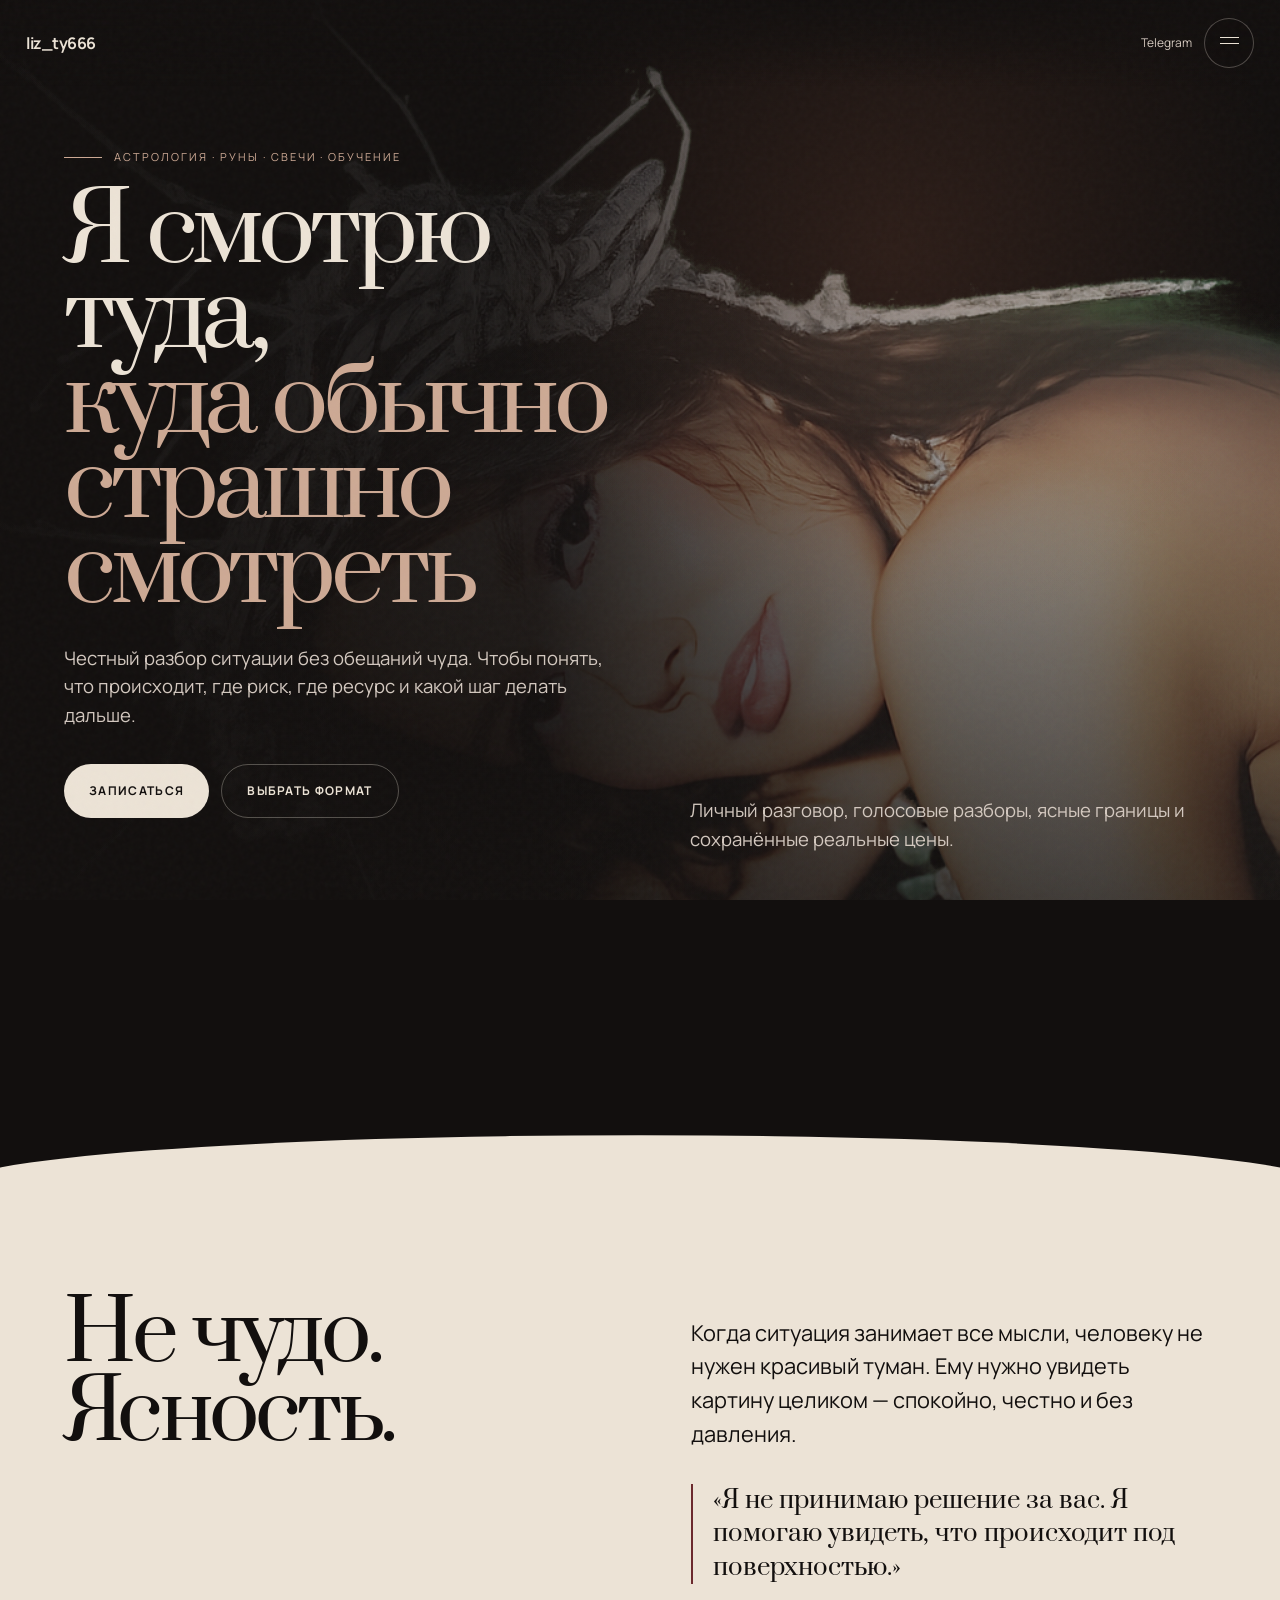
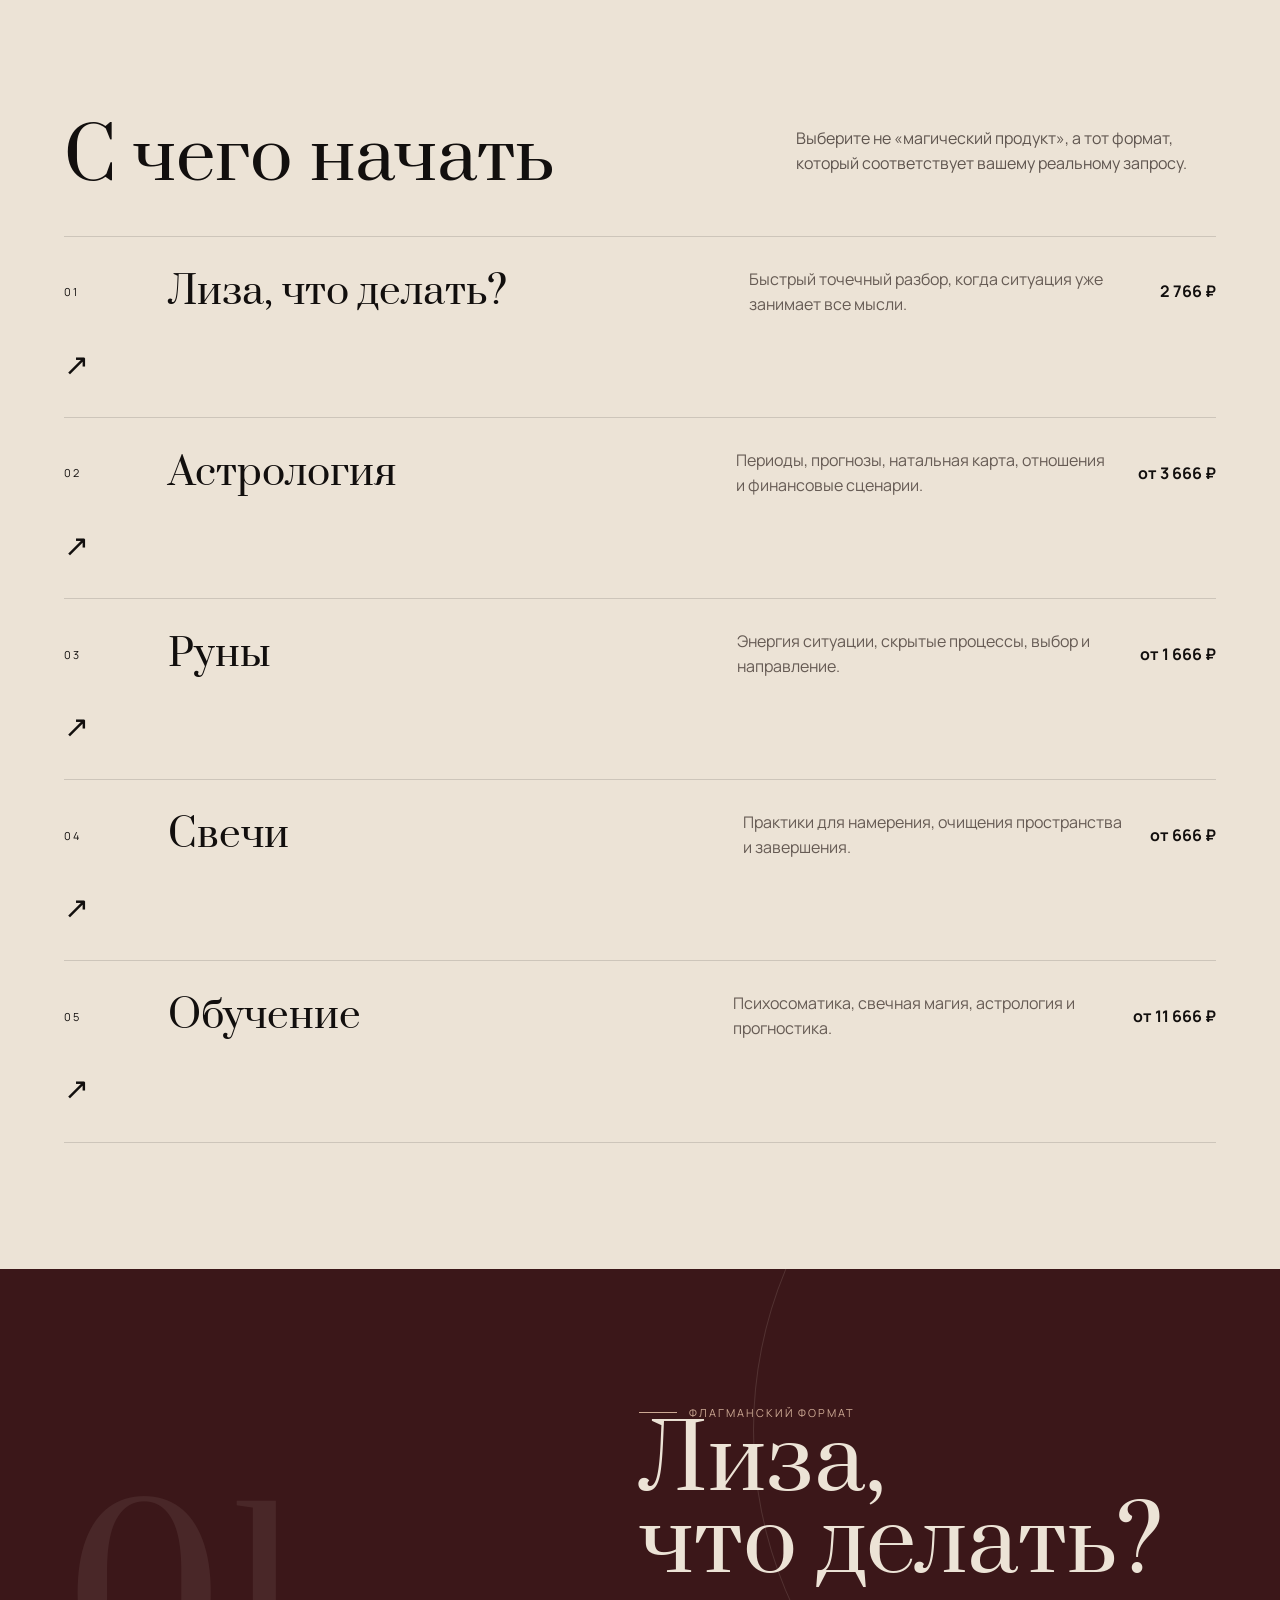
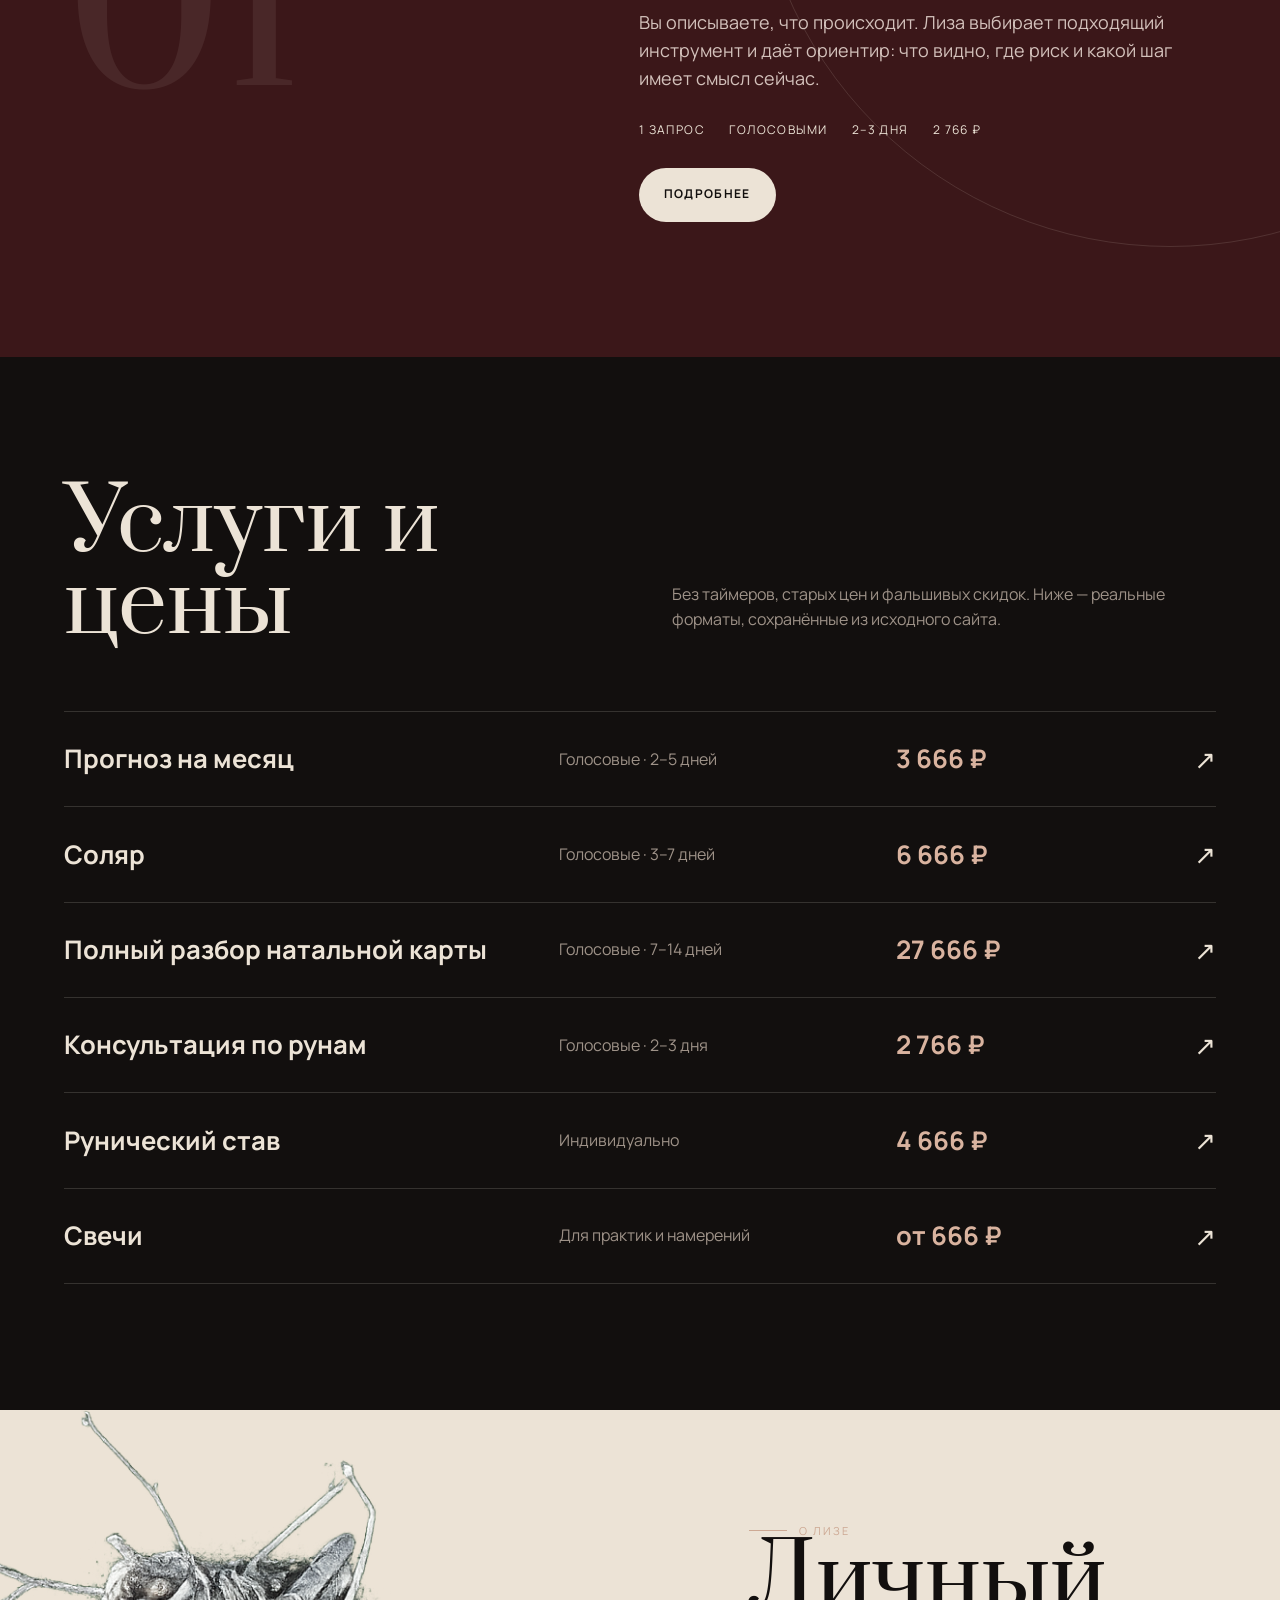
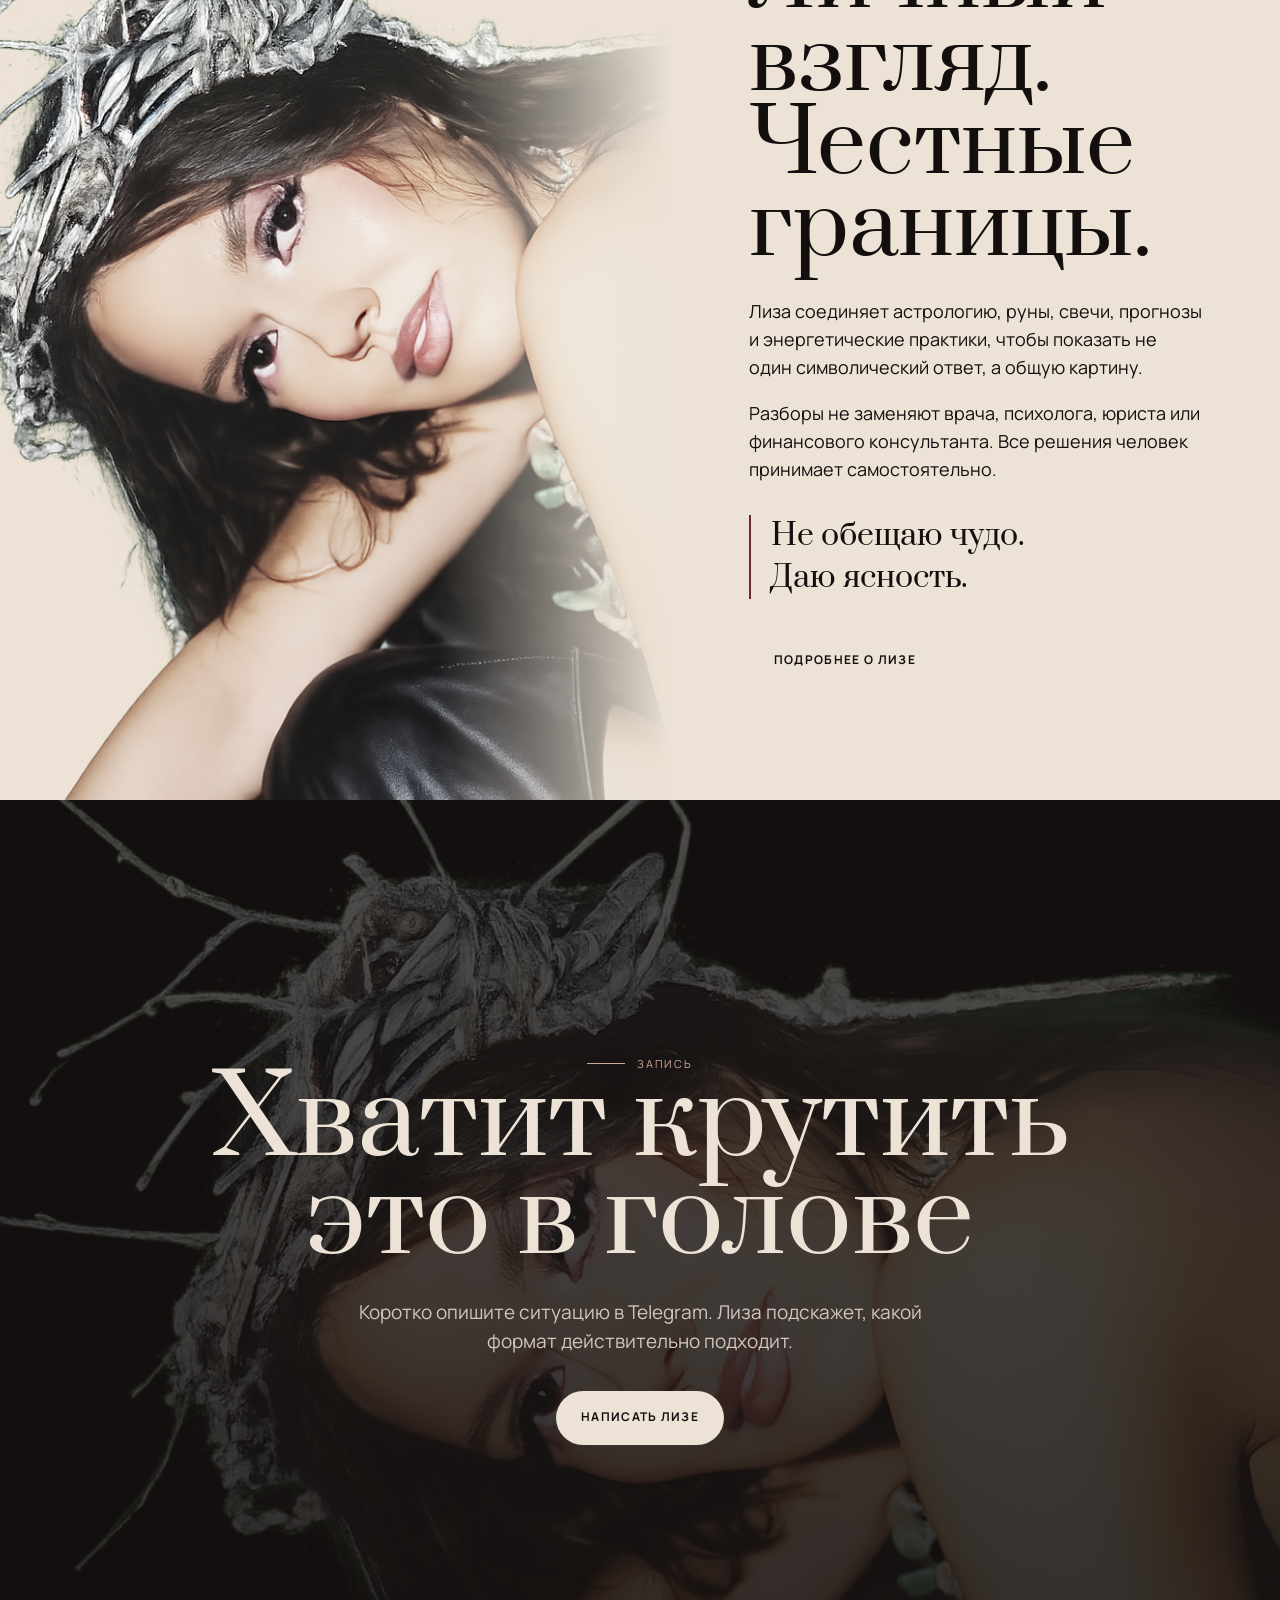
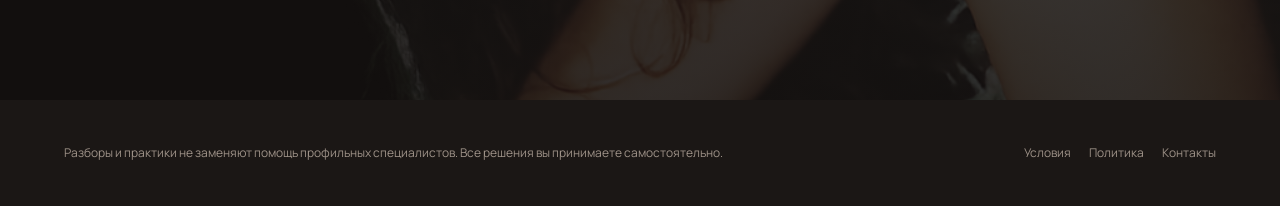
==== commit f0d94036: "redesign: replace abstract concept with personal editorial direction" ====
--- a/index.html
+++ b/index.html
@@ -3,12 +3,31 @@
 <head>
 <meta charset="utf-8">
 <meta name="viewport" content="width=device-width,initial-scale=1">
-<title>liz_ty666 — астрология, руны, свечи и ясность</title>
+<title>liz_ty666 — астрология, руны, свечи и честный разбор</title>
 <meta name="description" content="Астрология, руны, свечи, прогнозы и обучение. Честный разбор ситуации и запись в Telegram @liz_ty666.">
-<meta name="theme-color" content="#0a0a0b">
+<meta name="theme-color" content="#120f0e">
 <link rel="preconnect" href="https://fonts.googleapis.com">
 <link rel="preconnect" href="https://fonts.gstatic.com" crossorigin>
 <link href="https://fonts.googleapis.com/css2?family=Manrope:wght@400;500;600;700&family=Prata&display=swap" rel="stylesheet">
 <style>
-:root{--ink:#0a0a0b;--bone:#eee9df;--ash:#9b978f;--oxide:#7b2e2b;--night:#172231;--signal:#c6d36b;--paper:#d8cdbe;--line:rgba(238,233,223,.16);--progress:0}*{box-sizing:border-box}html{scroll-behavior:smooth}body{margin:0;background:var(--ink);color:var(--bone);font:500 16px/1.55 Manrope,system-ui,sans-serif;overflow-x:hidden}body.menu-open{overflow:hidden}a{color:inherit}button,a{font:inherit}img{display:block;max-width:100%}:focus-visible{outline:2px solid var(--signal);outline-offset:4px}.noise{position:fixed;inset:0;pointer-events:none;z-index:100;background-image:url("data:image/svg+xml,%3Csvg viewBox='0 0 220 220' xmlns='http://www.w3.org/2000/svg'%3E%3Cfilter id='n'%3E%3CfeTurbulence type='fractalNoise' baseFrequency='.8' numOctaves='3'/%3E%3C/filter%3E%3Crect width='100%25' height='100%25' filter='url(%23n)' opacity='.035'/%3E%3C/svg%3E")}.site-header{position:fixed;top:0;left:0;right:0;z-index:80;display:flex;align-items:center;justify-content:space-between;padding:18px 28px;mix-blend-mode:difference}.logo{font-weight:800;text-decoration:none;letter-spacing:-.04em}.menu-btn{width:58px;height:58px;border:1px solid rgba(255,255,255,.3);border-radius:50%;background:transparent;color:white;display:grid;place-items:center;cursor:pointer}.menu-btn span,.menu-btn:before{content:"";display:block;width:22px;height:1px;background:currentColor;transition:.35s}.menu-btn span{transform:translateY(4px)}.menu-btn:before{transform:translateY(-4px)}.menu{position:fixed;inset:0;z-index:70;background:var(--paper);color:var(--ink);clip-path:circle(0 at calc(100% - 57px) 47px);transition:clip-path .8s cubic-bezier(.7,0,.2,1);display:grid;grid-template-columns:1.2fr .8fr;padding:120px 6vw 60px}.menu.open{clip-path:circle(150% at calc(100% - 57px) 47px)}.menu nav{display:flex;flex-direction:column}.menu nav a{font:400 clamp(32px,5vw,74px)/1.03 Prata,serif;text-decoration:none;border-bottom:1px solid rgba(10,10,11,.2);padding:.12em 0;display:flex;gap:18px;align-items:baseline}.menu nav small{font:700 10px Manrope,sans-serif;letter-spacing:.16em}.menu-side{align-self:end}.menu-side p{max-width:340px}.menu-side a{display:inline-flex;margin-top:20px}.hero{min-height:112vh;position:relative;display:grid;place-items:center;overflow:hidden;background:radial-gradient(circle at 72% 38%,#202b38 0,#111319 28%,var(--ink) 62%)}#field{position:absolute;inset:0;width:100%;height:100%;opacity:.78}.hero-grid{position:relative;z-index:2;width:min(1320px,100%);padding:130px 5vw 70px;display:grid;grid-template-columns:1.08fr .92fr;align-items:center;gap:5vw}.eyebrow{font-size:11px;text-transform:uppercase;letter-spacing:.18em;color:var(--signal);display:flex;align-items:center;gap:12px}.eyebrow:before{content:"";width:34px;height:1px;background:currentColor}.hero h1{font:400 clamp(52px,7.2vw,112px)/.91 Prata,serif;letter-spacing:-.055em;margin:24px 0}.hero h1 em{display:block;font-style:normal;color:var(--paper);transform:translateX(8vw)}.hero p{max-width:520px;color:#c4c0b9;font-size:clamp(16px,1.35vw,20px)}.actions{display:flex;gap:14px;flex-wrap:wrap;margin-top:34px}.button{display:inline-flex;align-items:center;justify-content:center;min-height:54px;padding:0 25px;border-radius:999px;text-decoration:none;font-size:12px;text-transform:uppercase;letter-spacing:.12em;font-weight:800;background:var(--signal);color:var(--ink);position:relative;overflow:hidden}.button:after{content:"→";margin-left:22px;transition:.3s}.button:hover:after{transform:translateX(5px)}.ghost{background:transparent;color:var(--bone);border:1px solid var(--line)}.lens-wrap{position:relative;aspect-ratio:1;display:grid;place-items:center}.lens{width:min(38vw,560px);aspect-ratio:1;border-radius:50%;position:relative;overflow:hidden;border:1px solid rgba(238,233,223,.35);box-shadow:0 0 0 1px rgba(255,255,255,.04),0 50px 120px rgba(0,0,0,.45);transform:scale(calc(1 + var(--progress)*.16)) rotate(calc(var(--progress)*18deg))}.lens img{width:100%;height:100%;object-fit:cover;object-position:center top;filter:grayscale(.5) contrast(1.08) brightness(.78)}.lens:after{content:"";position:absolute;inset:0;background:linear-gradient(130deg,transparent 20%,rgba(198,211,107,.16),transparent 68%),radial-gradient(circle at 30% 20%,transparent,#071018 78%);mix-blend-mode:screen}.orbit{position:absolute;inset:8%;border:1px solid rgba(238,233,223,.18);border-radius:50%;animation:spin 18s linear infinite}.orbit:before{content:"";position:absolute;width:10px;height:10px;border-radius:50%;background:var(--signal);left:10%;top:18%;box-shadow:0 0 24px var(--signal)}@keyframes spin{to{transform:rotate(360deg)}}.scroll-note{position:absolute;bottom:36px;left:50%;transform:translateX(-50%);font-size:10px;letter-spacing:.16em;text-transform:uppercase;color:var(--ash)}.transition{height:42vh;background:var(--paper);color:var(--ink);clip-path:ellipse(calc(10% + var(--progress)*80%) calc(5% + var(--progress)*70%) at 72% 0);margin-top:-18vh}.story{background:var(--paper);color:var(--ink);padding:0 5vw 14vh}.story-intro{padding:9vh 0 12vh;display:grid;grid-template-columns:1fr 1fr;gap:8vw}.story h2{font:400 clamp(46px,7vw,102px)/.96 Prata,serif;letter-spacing:-.045em;margin:0}.story-intro p{max-width:540px;font-size:clamp(18px,1.8vw,28px);align-self:end}.pin{height:420vh;position:relative}.pin-stage{position:sticky;top:0;height:100vh;display:grid;grid-template-columns:.78fr 1.22fr;align-items:center;overflow:hidden}.pin-copy{position:relative;z-index:3}.step-index{font-size:11px;letter-spacing:.2em;text-transform:uppercase;margin-bottom:22px}.pin-copy h3{font:400 clamp(46px,6.3vw,92px)/.95 Prata,serif;margin:0 0 24px}.pin-copy p{font-size:18px;max-width:470px}.pin-copy .price{font-size:14px;letter-spacing:.12em;text-transform:uppercase;font-weight:800;margin-top:32px}.pin-visual{position:relative;height:70vh}.shape{position:absolute;inset:12% 6%;border-radius:48% 52% 64% 36%/48% 40% 60% 52%;background:var(--night);transition:background .4s,clip-path .4s;transform:rotate(calc(var(--scene)*12deg)) scale(calc(.84 + var(--scene)*.04));box-shadow:inset 0 0 100px rgba(255,255,255,.06)}.shape:before,.shape:after{content:"";position:absolute;inset:15%;border:1px solid rgba(238,233,223,.45);border-radius:50%;transform:rotate(calc(var(--scene)*-24deg))}.shape:after{inset:29%;border-style:dashed}.pin-lines{position:absolute;inset:0;background:repeating-linear-gradient(90deg,transparent 0 11%,rgba(10,10,11,.08) 11% calc(11% + 1px));mix-blend-mode:multiply}.kinetic{background:var(--ink);overflow:hidden;padding:16vh 0;color:var(--bone)}.kinetic-row{white-space:nowrap;font:400 clamp(58px,10vw,150px)/.85 Prata,serif;letter-spacing:-.06em;transform:translateX(calc(-12% + var(--kinetic)*18%))}.kinetic-row:nth-child(2){color:var(--signal);transform:translateX(calc(-32% - var(--kinetic)*18%))}.prices{padding:14vh 5vw;background:var(--ink)}.prices-head{display:grid;grid-template-columns:1fr 1fr;gap:5vw;margin-bottom:8vh}.prices h2{font:400 clamp(48px,7vw,96px)/.95 Prata,serif;margin:0}.prices-head p{color:var(--ash);max-width:560px;align-self:end}.price-list{border-top:1px solid var(--line)}.price-row{display:grid;grid-template-columns:1.3fr .7fr .7fr auto;gap:20px;padding:28px 0;border-bottom:1px solid var(--line);align-items:center}.price-row strong{font-size:clamp(18px,2vw,28px)}.price-row span{color:var(--ash)}.price-row b{font-size:clamp(18px,2vw,27px);color:var(--signal)}.price-row a{text-decoration:none;font-size:24px}.portrait{min-height:120vh;position:relative;background:var(--paper);color:var(--ink);display:grid;place-items:center;overflow:hidden}.portrait-mask{position:absolute;inset:10vh 8vw;clip-path:ellipse(calc(24% + var(--portrait)*35%) calc(36% + var(--portrait)*45%) at 50% 50%)}.portrait-mask img{width:100%;height:100%;object-fit:cover;object-position:center top;filter:grayscale(.6) contrast(1.08)}.portrait-copy{position:relative;z-index:2;text-align:center;mix-blend-mode:difference;color:white}.portrait-copy h2{font:400 clamp(60px,10vw,150px)/.88 Prata,serif;margin:0}.portrait-copy p{max-width:520px;margin:24px auto}.final{min-height:100vh;display:grid;place-items:center;text-align:center;position:relative;overflow:hidden;padding:10vh 5vw;background:var(--ink)}.final:before,.final:after{content:"";position:absolute;border:1px solid rgba(198,211,107,.26);border-radius:50%;width:min(70vw,850px);aspect-ratio:1;transform:scale(calc(.55 + var(--final)*.35))}.final:after{width:min(42vw,520px)}.final-inner{position:relative;z-index:2}.final h2{font:400 clamp(54px,8vw,120px)/.92 Prata,serif;max-width:1000px;margin:0 auto 30px}.final p{color:var(--ash);max-width:560px;margin:0 auto 34px}.footer{padding:48px 5vw;border-top:1px solid var(--line);display:grid;grid-template-columns:1fr auto;gap:30px;color:var(--ash);font-size:12px}.footer-links{display:flex;gap:18px;flex-wrap:wrap}.footer a{text-decoration:none}.reveal{opacity:0;transform:translateY(28px);transition:.8s}.reveal.in{opacity:1;transform:none}@media(max-width:850px){.site-header{padding:14px 16px}.menu{grid-template-columns:1fr;padding:100px 24px 30px}.menu-side{display:none}.hero{min-height:100svh}.hero-grid{grid-template-columns:1fr;padding:115px 20px 80px}.hero h1 em{transform:none}.lens-wrap{position:absolute;inset:26% -30% auto 36%;opacity:.62}.lens{width:76vw}.hero-copy{position:relative;z-index:3}.transition{height:22vh}.story{padding-left:20px;padding-right:20px}.story-intro{grid-template-columns:1fr;gap:30px}.pin{height:330vh}.pin-stage{grid-template-columns:1fr;padding-top:80px}.pin-copy{align-self:start}.pin-copy h3{font-size:48px}.pin-visual{height:45vh;margin-top:-7vh}.kinetic{padding:12vh 0}.prices{padding:12vh 20px}.prices-head{grid-template-columns:1fr}.price-row{grid-template-columns:1fr auto}.price-row span{grid-column:1/-1}.price-row a{grid-row:1;grid-column:2}.portrait-mask{inset:7vh 20px}.footer{grid-template-columns:1fr}.fixed-cta{display:block;position:fixed;bottom:10px;left:10px;right:10px;z-index:60}.fixed-cta .button{width:100%}}@media(min-width:851px){.fixed-cta{display:none}}@media(prefers-reduced-motion:reduce){html{scroll-behavior:auto}*,*:before,*:after{animation:none!important;transition:none!important}.reveal{opacity:1;transform:none}.pin{height:auto}.pin-stage{position:relative;min-height:100vh}.transition{clip-path:none;height:12vh}.lens,.shape,.kinetic-row,.portrait-mask,.final:before,.final:after{transform:none!important}.portrait-mask{clip-path:ellipse(60% 75% at 50% 50%)}}
-</style></head><body><div class="noise" aria-hidden="true"></div><header class="site-header"><a class="logo" href="index.html">liz_ty666</a><button class="menu-btn" id="menuBtn" aria-label="Открыть меню" aria-expanded="false"><span></span></button></header><div class="menu" id="menu" aria-hidden="true"><nav aria-label="Основная навигация"><a href="liza-chto-delat.html"><small>01</small>Лиза, что делать?</a><a href="astrology.html"><small>02</small>Астрология</a><a href="runes.html"><small>03</small>Руны</a><a href="candles.html"><small>04</small>Свечи</a><a href="education.html"><small>05</small>Обучение</a><a href="about.html"><small>06</small>О Лизе</a><a href="reviews.html"><small>07</small>Отзывы</a><a href="faq.html"><small>08</small>FAQ</a></nav><div class="menu-side"><div class="eyebrow">Личный разговор</div><p>Опишите ситуацию в Telegram. Лиза подскажет подходящий формат без выдуманных скидок и лишнего давления.</p><a class="button" href="https://t.me/liz_ty666" target="_blank" rel="noopener">Написать</a></div></div><main><section class="hero" id="hero"><canvas id="field" aria-hidden="true"></canvas><div class="hero-grid"><div class="hero-copy reveal"><div class="eyebrow">Астрология · руны · свечи · обучение</div><h1>Я смотрю туда,<em>куда страшно смотреть</em></h1><p>Смотрю, куда движется ситуация — где риск, где ресурс и что делать дальше. Без обещаний чуда. С ясным следующим шагом.</p><div class="actions"><a class="button" href="https://t.me/liz_ty666?text=Здравствуйте!%20Хочу%20записаться%20к%20Лизе.%20Мой%20запрос:" target="_blank" rel="noopener">Записаться</a><a class="button ghost" href="#directions">Выбрать формат</a></div></div><div class="lens-wrap" aria-hidden="true"><div class="lens"><img src="assets/212CB13A-DFA8-4E37-BF86-4F200A4A0E9A.png" alt=""><div class="orbit"></div></div></div></div><div class="scroll-note">Прокрутите, чтобы собрать картину</div></section><div class="transition" aria-hidden="true"></div><section class="story" id="directions"><div class="story-intro"><h2 class="reveal">Не угадывать.<br>Увидеть систему.</h2><p class="reveal">Разные инструменты отвечают на разные вопросы. Прокрутка ниже — не каталог карточек, а четыре способа сфокусировать одну ситуацию.</p></div><div class="pin"><div class="pin-stage"><div class="pin-copy"><div class="step-index" id="stepIndex">01 — период</div><h3 id="sceneTitle">Астрология</h3><p id="sceneText">Показывает периоды, сценарии, риски и точки роста. Подходит, когда важно увидеть время и общую карту пути.</p><div class="price" id="scenePrice">от 3 666 ₽ · открыть направление →</div></div><div class="pin-visual"><div class="pin-lines"></div><div class="shape" id="shape"></div></div></div></div></section><section class="kinetic" aria-label="Ключевая мысль"><div class="kinetic-row">Не чудо. Ясность. Не чудо. Ясность.</div><div class="kinetic-row">Период. Энергия. Намерение. Шаг.</div></section><section class="prices" id="prices"><div class="prices-head"><h2 class="reveal">Цена ясности — без скрытых условий</h2><p class="reveal">Основные форматы сохранены без изменения стоимости. Полные описания, сроки и подготовка находятся на страницах направлений.</p></div><div class="price-list"><div class="price-row"><strong>Лиза, что делать?</strong><span>1 запрос · голосовыми · 2–3 дня</span><b>2 766 ₽</b><a href="liza-chto-delat.html" aria-label="Подробнее">↗</a></div><div class="price-row"><strong>Прогноз на месяц</strong><span>Астрология · голосовые · 2–5 дней</span><b>3 666 ₽</b><a href="astrology.html" aria-label="Подробнее">↗</a></div><div class="price-row"><strong>Соляр</strong><span>Личный год · голосовые · 3–7 дней</span><b>6 666 ₽</b><a href="astrology.html" aria-label="Подробнее">↗</a></div><div class="price-row"><strong>Совет от рун</strong><span>Текст или голос · 1–2 дня</span><b>1 666 ₽</b><a href="runes.html" aria-label="Подробнее">↗</a></div><div class="price-row"><strong>Консультация по рунам</strong><span>Голосовые · 2–3 дня</span><b>2 766 ₽</b><a href="runes.html" aria-label="Подробнее">↗</a></div><div class="price-row"><strong>Свечи</strong><span>Для практик, намерений и очищения</span><b>от 666 ₽</b><a href="candles.html" aria-label="Подробнее">↗</a></div></div></section><section class="portrait"><div class="portrait-mask"><img src="assets/212CB13A-DFA8-4E37-BF86-4F200A4A0E9A.png" alt="Лиза — астролог, практик рун и свечей"></div><div class="portrait-copy"><div class="eyebrow">О Лизе</div><h2>Ясность,<br>а не чудо</h2><p>Я соединяю астрологию, руны, свечи, прогнозы и энергетические практики, чтобы показать картину, а не выдать красивое обещание.</p><a class="button" href="about.html">Узнать подход</a></div></section><section class="final"><div class="final-inner reveal"><div class="eyebrow">Следующий шаг</div><h2>Хватит крутить это в голове</h2><p>Напишите в Telegram и коротко опишите ситуацию. Лиза подскажет, какой существующий формат подойдёт.</p><a class="button" href="https://t.me/liz_ty666?text=Здравствуйте!%20Хочу%20записаться%20на%20разбор.%20Мой%20запрос:" target="_blank" rel="noopener">Написать Лизе</a></div></section></main><div class="fixed-cta"><a class="button" href="https://t.me/liz_ty666?text=Здравствуйте!%20Хочу%20записаться%20к%20Лизе.%20Мой%20запрос:" target="_blank" rel="noopener">Записаться</a></div><footer class="footer"><div><a class="logo" href="index.html">liz_ty666</a><p>Разборы и энергетические практики не заменяют врача, психолога, юриста или финансового консультанта. Все решения вы принимаете самостоятельно.</p></div><div class="footer-links"><a href="offer.html">Условия</a><a href="privacy.html">Конфиденциальность</a><a href="contacts.html">Контакты</a><a href="https://t.me/liz_ty666">Telegram</a></div></footer><script>const root=document.documentElement,menu=document.getElementById('menu'),btn=document.getElementById('menuBtn');function toggleMenu(force){const open=force??!menu.classList.contains('open');menu.classList.toggle('open',open);menu.setAttribute('aria-hidden',String(!open));btn.setAttribute('aria-expanded',String(open));document.body.classList.toggle('menu-open',open)}btn.addEventListener('click',()=>toggleMenu());menu.querySelectorAll('a').forEach(a=>a.addEventListener('click',()=>toggleMenu(false)));addEventListener('keydown',e=>{if(e.key==='Escape')toggleMenu(false)});const reduced=matchMedia('(prefers-reduced-motion: reduce)').matches;const reveals=[...document.querySelectorAll('.reveal')],io=new IntersectionObserver(es=>es.forEach(e=>{if(e.isIntersecting)e.target.classList.add('in')}),{threshold:.12});reveals.forEach(e=>io.observe(e));const scenes=[{index:'01 — период',title:'Астрология',text:'Показывает периоды, сценарии, риски и точки роста. Подходит, когда важно увидеть время и общую карту пути.',price:'от 3 666 ₽ · открыть направление →',href:'astrology.html',color:'#172231'},{index:'02 — энергия',title:'Руны',text:'Показывают, что происходит под поверхностью: скрытые процессы, препятствия, направление и точки силы.',price:'от 1 666 ₽ · открыть направление →',href:'runes.html',color:'#3c2b2a'},{index:'03 — намерение',title:'Свечи',text:'Помогают работать с намерением, состоянием и пространством в рамках личной практики — без обещаний гарантированного результата.',price:'от 666 ₽ · открыть направление →',href:'candles.html',color:'#7b2e2b'},{index:'04 — знание',title:'Обучение',text:'Для тех, кто хочет понимать инструменты глубже и применять их самостоятельно в рамках существующих программ.',price:'открыть программы →',href:'education.html',color:'#46503d'}];const title=document.getElementById('sceneTitle'),text=document.getElementById('sceneText'),price=document.getElementById('scenePrice'),idx=document.getElementById('stepIndex'),shape=document.getElementById('shape'),pin=document.querySelector('.pin'),portrait=document.querySelector('.portrait'),final=document.querySelector('.final');price.style.cursor='pointer';price.setAttribute('role','link');price.tabIndex=0;let current=0;function setScene(i){if(i===current&&title.textContent===scenes[i].title)return;current=i;const s=scenes[i];idx.textContent=s.index;title.textContent=s.title;text.textContent=s.text;price.textContent=s.price;shape.style.background=s.color;shape.style.setProperty('--scene',i)}price.addEventListener('click',()=>location.href=scenes[current].href);price.addEventListener('keydown',e=>{if(e.key==='Enter')location.href=scenes[current].href});function scrollFrame(){const y=scrollY,h=innerHeight,hero=document.getElementById('hero'),hp=Math.min(1,Math.max(0,y/(hero.offsetHeight*.8)));root.style.setProperty('--progress',hp.toFixed(3));const pr=pin.getBoundingClientRect(),p=Math.min(.999,Math.max(0,-pr.top/(pin.offsetHeight-h)));setScene(Math.floor(p*4));root.style.setProperty('--scene',p.toFixed(3));const k=document.querySelector('.kinetic').getBoundingClientRect(),kp=Math.min(1,Math.max(0,(h-k.top)/(h+k.height)));root.style.setProperty('--kinetic',kp.toFixed(3));const po=portrait.getBoundingClientRect(),pp=Math.min(1,Math.max(0,(h-po.top)/(h+po.height)));root.style.setProperty('--portrait',pp.toFixed(3));const fr=final.getBoundingClientRect(),fp=Math.min(1,Math.max(0,(h-fr.top)/(h+fr.height)));root.style.setProperty('--final',fp.toFixed(3));ticking=false}let ticking=false;addEventListener('scroll',()=>{if(!ticking){requestAnimationFrame(scrollFrame);ticking=true}},{passive:true});scrollFrame();if(!reduced){const canvas=document.getElementById('field'),ctx=canvas.getContext('2d');let w,h,dpr,pts=[];function resize(){dpr=Math.min(devicePixelRatio,1.5);w=canvas.clientWidth;h=canvas.clientHeight;canvas.width=w*dpr;canvas.height=h*dpr;ctx.setTransform(dpr,0,0,dpr,0,0);pts=Array.from({length:w<700?26:48},()=>({x:Math.random()*w,y:Math.random()*h,vx:(Math.random()-.5)*.18,vy:(Math.random()-.5)*.18}))}function draw(){ctx.clearRect(0,0,w,h);for(const p of pts){p.x+=p.vx;p.y+=p.vy;if(p.x<0||p.x>w)p.vx*=-1;if(p.y<0||p.y>h)p.vy*=-1}ctx.strokeStyle='rgba(238,233,223,.13)';ctx.lineWidth=.7;for(let i=0;i<pts.length;i++)for(let j=i+1;j<pts.length;j++){const a=pts[i],b=pts[j],d=Math.hypot(a.x-b.x,a.y-b.y);if(d<170){ctx.globalAlpha=1-d/170;ctx.beginPath();ctx.moveTo(a.x,a.y);ctx.lineTo(b.x,b.y);ctx.stroke()}}ctx.globalAlpha=1;requestAnimationFrame(draw)}addEventListener('resize',resize);resize();draw()}</script></body></html>+:root{--ink:#120f0e;--ink-2:#1b1715;--paper:#ece3d6;--wine:#6c2a2e;--wine-dark:#3b1719;--muted:#9e9288;--line:rgba(236,227,214,.16);--line-dark:rgba(18,15,14,.14);--serif:Prata,serif;--sans:Manrope,system-ui,sans-serif}*{box-sizing:border-box}html{scroll-behavior:smooth}body{margin:0;background:var(--ink);color:var(--paper);font-family:var(--sans);line-height:1.55;overflow-x:hidden}body.menu-open{overflow:hidden}a{color:inherit}img{display:block;max-width:100%}button,a{font:inherit}:focus-visible{outline:2px solid #d7b9a2;outline-offset:4px}.noise{position:fixed;inset:0;pointer-events:none;z-index:100;background-image:url("data:image/svg+xml,%3Csvg viewBox='0 0 220 220' xmlns='http://www.w3.org/2000/svg'%3E%3Cfilter id='n'%3E%3CfeTurbulence type='fractalNoise' baseFrequency='.75' numOctaves='3' stitchTiles='stitch'/%3E%3C/filter%3E%3Crect width='100%25' height='100%25' filter='url(%23n)' opacity='.028'/%3E%3C/svg%3E")}.header{position:fixed;top:0;left:0;right:0;z-index:80;display:flex;align-items:center;justify-content:space-between;padding:18px 26px;background:linear-gradient(to bottom,rgba(18,15,14,.92),rgba(18,15,14,.5),transparent)}.logo{text-decoration:none;font-weight:700;letter-spacing:-.03em}.header-actions{display:flex;align-items:center;gap:12px}.header-link{font-size:12px;text-decoration:none;color:#d4c9bf}.menu-btn{width:50px;height:50px;border:1px solid rgba(236,227,214,.28);border-radius:50%;background:rgba(18,15,14,.25);color:var(--paper);display:grid;place-items:center;cursor:pointer}.menu-btn i,.menu-btn i:before{content:"";display:block;width:19px;height:1px;background:currentColor;transition:.35s}.menu-btn i:before{transform:translateY(-6px)}.menu-btn[aria-expanded="true"] i{transform:rotate(45deg)}.menu-btn[aria-expanded="true"] i:before{transform:rotate(90deg)}.menu{position:fixed;inset:0;z-index:70;background:var(--paper);color:var(--ink);transform:translateY(-100%);transition:transform .7s cubic-bezier(.74,0,.22,1);padding:110px 6vw 50px;display:grid;grid-template-columns:1.35fr .65fr;gap:7vw}.menu.open{transform:none}.menu nav{display:flex;flex-direction:column}.menu nav a{font:400 clamp(34px,5vw,72px)/1.02 var(--serif);text-decoration:none;padding:.14em 0;border-bottom:1px solid var(--line-dark)}.menu nav a span{font:700 10px var(--sans);letter-spacing:.16em;margin-right:18px;vertical-align:middle}.menu-side{align-self:end}.menu-side p{max-width:360px;color:#5e554f}.hero{min-height:100svh;position:relative;display:grid;grid-template-columns:1.05fr .95fr;align-items:end;overflow:hidden;background:linear-gradient(90deg,rgba(18,15,14,.98) 0%,rgba(18,15,14,.9) 42%,rgba(18,15,14,.28) 70%,rgba(18,15,14,.14) 100%),linear-gradient(180deg,transparent 50%,rgba(18,15,14,.62) 100%),url('assets/212CB13A-DFA8-4E37-BF86-4F200A4A0E9A.png') center top/cover no-repeat}.hero:after{content:"";position:absolute;inset:0;background:radial-gradient(circle at 70% 28%,rgba(164,94,70,.18),transparent 36%),linear-gradient(180deg,rgba(18,15,14,.12),rgba(18,15,14,.32))}.hero-copy{position:relative;z-index:2;padding:140px 5vw 82px;max-width:820px}.eyebrow{font-size:11px;letter-spacing:.18em;text-transform:uppercase;color:#cda994;display:flex;gap:12px;align-items:center}.eyebrow:before{content:"";width:38px;height:1px;background:currentColor}.hero h1{font:400 clamp(54px,7.4vw,114px)/.9 var(--serif);letter-spacing:-.055em;margin:24px 0 28px}.hero h1 em{display:block;font-style:normal;color:#cda994}.hero p{font-size:clamp(17px,1.45vw,21px);max-width:560px;color:#d3c8bf}.actions{display:flex;gap:12px;flex-wrap:wrap;margin-top:34px}.btn{display:inline-flex;align-items:center;justify-content:center;min-height:54px;padding:0 25px;border-radius:999px;text-decoration:none;font-size:12px;text-transform:uppercase;letter-spacing:.11em;font-weight:700;background:var(--paper);color:var(--ink);transition:.25s}.btn:hover{transform:translateY(-2px)}.btn-outline{background:transparent;color:var(--paper);border:1px solid rgba(236,227,214,.3)}.hero-note{position:absolute;right:30px;bottom:28px;z-index:3;max-width:250px;font-size:12px;color:#d3c8bf}.transition{height:32vh;background:var(--paper);margin-top:-1px;clip-path:ellipse(54% 18% at 50% 100%)}.intro{background:var(--paper);color:var(--ink);padding:12vh 5vw 14vh;display:grid;grid-template-columns:1fr 1fr;gap:8vw}.intro h2{font:400 clamp(48px,6.5vw,96px)/.95 var(--serif);letter-spacing:-.045em;margin:0}.intro-copy{align-self:end}.intro-copy p{font-size:clamp(18px,1.7vw,26px);max-width:590px}.quote{margin-top:32px;padding-left:20px;border-left:2px solid var(--wine);font:400 24px/1.4 var(--serif)}.routes{background:var(--paper);color:var(--ink);padding:0 5vw 14vh}.routes-head{display:flex;justify-content:space-between;gap:30px;align-items:end;margin-bottom:44px}.routes h2{font:400 clamp(42px,5.5vw,78px)/.95 var(--serif);margin:0}.routes-head p{max-width:420px;color:#5f554f}.route-list{border-top:1px solid var(--line-dark)}.route{position:relative;display:grid;grid-template-columns:80px 1.15fr .8fr auto;gap:24px;align-items:center;padding:30px 0;border-bottom:1px solid var(--line-dark);text-decoration:none;overflow:hidden}.route:before{content:"";position:absolute;inset:0;background:var(--wine);transform:scaleY(0);transform-origin:bottom;transition:.35s}.route>*{position:relative;z-index:1}.route:hover{color:var(--paper)}.route:hover:before{transform:scaleY(1)}.route-index{font-size:11px;letter-spacing:.16em}.route strong{font:400 clamp(26px,3vw,42px)/1.05 var(--serif)}.route p{margin:0;color:#665b54}.route:hover p{color:#e6d8cc}.route-price{font-weight:700}.route-arrow{font-size:30px}.flagship{background:var(--wine-dark);padding:15vh 5vw;color:var(--paper);position:relative;overflow:hidden}.flagship:before{content:"";position:absolute;width:65vw;aspect-ratio:1;border-radius:50%;border:1px solid rgba(236,227,214,.13);right:-24vw;top:-20vw}.flagship-grid{position:relative;display:grid;grid-template-columns:.9fr 1.1fr;gap:8vw;align-items:center}.flagship-number{font:400 clamp(100px,18vw,280px)/.7 var(--serif);color:rgba(236,227,214,.08)}.flagship h2{font:400 clamp(50px,7vw,100px)/.92 var(--serif);margin:0 0 24px}.flagship p{max-width:620px;color:#d3c1bb;font-size:18px}.flagship-meta{display:flex;gap:24px;flex-wrap:wrap;margin:28px 0}.flagship-meta span{font-size:12px;text-transform:uppercase;letter-spacing:.12em}.services{background:var(--ink);padding:14vh 5vw}.services-head{display:grid;grid-template-columns:1fr 1fr;gap:5vw;margin-bottom:7vh}.services h2{font:400 clamp(48px,6.8vw,96px)/.95 var(--serif);margin:0}.services-head p{align-self:end;color:var(--muted);max-width:520px}.service-list{border-top:1px solid var(--line)}.service{display:grid;grid-template-columns:1.2fr .8fr .7fr auto;gap:22px;padding:27px 0;border-bottom:1px solid var(--line);align-items:center}.service strong{font-size:clamp(18px,2vw,28px)}.service span{color:var(--muted)}.service b{color:#d9b39f;font-size:clamp(18px,2vw,26px)}.service a{text-decoration:none;font-size:26px}.portrait{min-height:110vh;background:var(--paper);color:var(--ink);display:grid;grid-template-columns:1.05fr .95fr;align-items:center;overflow:hidden}.portrait-media{height:110vh;position:relative}.portrait-media img{width:100%;height:100%;object-fit:cover;object-position:center top;filter:grayscale(.35) contrast(1.04)}.portrait-media:after{content:"";position:absolute;inset:0;background:linear-gradient(90deg,transparent 65%,var(--paper))}.portrait-copy{padding:10vh 6vw}.portrait-copy h2{font:400 clamp(52px,6.8vw,98px)/.95 var(--serif);margin:0 0 28px}.portrait-copy p{font-size:18px;max-width:560px}.portrait-copy .quote{font-size:30px}.final{min-height:100svh;display:grid;place-items:center;text-align:center;padding:12vh 5vw;background:linear-gradient(rgba(18,15,14,.72),rgba(18,15,14,.86)),url('assets/212CB13A-DFA8-4E37-BF86-4F200A4A0E9A.png') center 28%/cover no-repeat}.final-inner{max-width:1050px}.final h2{font:400 clamp(58px,8.5vw,126px)/.9 var(--serif);margin:0 0 30px}.final p{font-size:19px;color:#d2c7be;max-width:600px;margin:0 auto 34px}.footer{padding:44px 5vw;background:var(--ink-2);display:grid;grid-template-columns:1fr auto;gap:30px;color:var(--muted);font-size:12px}.footer-links{display:flex;gap:18px;flex-wrap:wrap}.footer a{text-decoration:none}.reveal{opacity:0;transform:translateY(24px);transition:.75s}.reveal.in{opacity:1;transform:none}.fixed-cta{display:none}@media(max-width:860px){.header-link{display:none}.menu{grid-template-columns:1fr;padding:95px 22px 30px}.menu-side{display:none}.hero{grid-template-columns:1fr;align-items:end;background-position:62% top}.hero-copy{padding:128px 20px 88px}.hero:before{content:"";position:absolute;inset:0;background:linear-gradient(90deg,rgba(18,15,14,.96),rgba(18,15,14,.7) 62%,rgba(18,15,14,.12))}.hero-note{display:none}.intro,.flagship-grid,.services-head,.portrait{grid-template-columns:1fr}.intro,.routes,.services{padding-left:20px;padding-right:20px}.routes-head{display:block}.route{grid-template-columns:50px 1fr auto}.route p{grid-column:2/-1}.route-price{grid-column:2}.route-arrow{grid-column:3;grid-row:1}.flagship{padding-left:20px;padding-right:20px}.flagship-number{display:none}.service{grid-template-columns:1fr auto}.service span{grid-column:1/-1}.service a{grid-row:1;grid-column:2}.portrait-media{height:70vh}.portrait-media:after{background:linear-gradient(180deg,transparent 70%,var(--paper))}.portrait-copy{padding:10vh 20px 12vh}.footer{grid-template-columns:1fr;padding-bottom:90px}.fixed-cta{display:block;position:fixed;left:10px;right:10px;bottom:10px;z-index:60}.fixed-cta .btn{width:100%;box-shadow:0 12px 40px rgba(0,0,0,.28)}}@media(prefers-reduced-motion:reduce){html{scroll-behavior:auto}*,*:before,*:after{animation:none!important;transition:none!important}.reveal{opacity:1;transform:none}}
+</style>
+</head>
+<body>
+<div class="noise" aria-hidden="true"></div>
+<header class="header"><a class="logo" href="index.html">liz_ty666</a><div class="header-actions"><a class="header-link" href="https://t.me/liz_ty666" target="_blank" rel="noopener noreferrer">Telegram</a><button class="menu-btn" id="menuBtn" aria-label="Открыть меню" aria-expanded="false"><i></i></button></div></header>
+<div class="menu" id="menu" aria-hidden="true"><nav aria-label="Основная навигация"><a href="liza-chto-delat.html"><span>01</span>Лиза, что делать?</a><a href="astrology.html"><span>02</span>Астрология</a><a href="runes.html"><span>03</span>Руны</a><a href="candles.html"><span>04</span>Свечи</a><a href="education.html"><span>05</span>Обучение</a><a href="about.html"><span>06</span>О Лизе</a><a href="reviews.html"><span>07</span>Отзывы</a><a href="faq.html"><span>08</span>FAQ</a></nav><div class="menu-side"><div class="eyebrow">Личный разговор</div><p>Опишите ситуацию в Telegram. Лиза подскажет формат без скидочных ловушек и лишнего давления.</p><a class="btn" href="https://t.me/liz_ty666" target="_blank" rel="noopener noreferrer">Написать Лизе</a></div></div>
+<main>
+<section class="hero"><div class="hero-copy reveal"><div class="eyebrow">Астрология · Руны · Свечи · Обучение</div><h1>Я смотрю туда,<em>куда обычно страшно смотреть</em></h1><p>Честный разбор ситуации без обещаний чуда. Чтобы понять, что происходит, где риск, где ресурс и какой шаг делать дальше.</p><div class="actions"><a class="btn" href="https://t.me/liz_ty666?text=Здравствуйте!%20Хочу%20записаться%20к%20Лизе.%20Мой%20запрос:" target="_blank" rel="noopener noreferrer">Записаться</a><a class="btn btn-outline" href="#routes">Выбрать формат</a></div></div><p class="hero-note">Личный разговор, голосовые разборы, ясные границы и сохранённые реальные цены.</p></section>
+<div class="transition" aria-hidden="true"></div>
+<section class="intro"><h2 class="reveal">Не чудо.<br>Ясность.</h2><div class="intro-copy reveal"><p>Когда ситуация занимает все мысли, человеку не нужен красивый туман. Ему нужно увидеть картину целиком — спокойно, честно и без давления.</p><div class="quote">«Я не принимаю решение за вас. Я помогаю увидеть, что происходит под поверхностью.»</div></div></section>
+<section class="routes" id="routes"><div class="routes-head"><h2 class="reveal">С чего начать</h2><p class="reveal">Выберите не «магический продукт», а тот формат, который соответствует вашему реальному запросу.</p></div><div class="route-list reveal"><a class="route" href="liza-chto-delat.html"><span class="route-index">01</span><strong>Лиза, что делать?</strong><p>Быстрый точечный разбор, когда ситуация уже занимает все мысли.</p><span class="route-price">2 766 ₽</span><span class="route-arrow">↗</span></a><a class="route" href="astrology.html"><span class="route-index">02</span><strong>Астрология</strong><p>Периоды, прогнозы, натальная карта, отношения и финансовые сценарии.</p><span class="route-price">от 3 666 ₽</span><span class="route-arrow">↗</span></a><a class="route" href="runes.html"><span class="route-index">03</span><strong>Руны</strong><p>Энергия ситуации, скрытые процессы, выбор и направление.</p><span class="route-price">от 1 666 ₽</span><span class="route-arrow">↗</span></a><a class="route" href="candles.html"><span class="route-index">04</span><strong>Свечи</strong><p>Практики для намерения, очищения пространства и завершения.</p><span class="route-price">от 666 ₽</span><span class="route-arrow">↗</span></a><a class="route" href="education.html"><span class="route-index">05</span><strong>Обучение</strong><p>Психосоматика, свечная магия, астрология и прогностика.</p><span class="route-price">от 11 666 ₽</span><span class="route-arrow">↗</span></a></div></section>
+<section class="flagship"><div class="flagship-grid"><div class="flagship-number">01</div><div class="reveal"><div class="eyebrow">Флагманский формат</div><h2>Лиза,<br>что делать?</h2><p>Вы описываете, что происходит. Лиза выбирает подходящий инструмент и даёт ориентир: что видно, где риск и какой шаг имеет смысл сейчас.</p><div class="flagship-meta"><span>1 запрос</span><span>голосовыми</span><span>2–3 дня</span><span>2 766 ₽</span></div><a class="btn" href="liza-chto-delat.html">Подробнее</a></div></div></section>
+<section class="services"><div class="services-head"><h2 class="reveal">Услуги и цены</h2><p class="reveal">Без таймеров, старых цен и фальшивых скидок. Ниже — реальные форматы, сохранённые из исходного сайта.</p></div><div class="service-list reveal"><div class="service"><strong>Прогноз на месяц</strong><span>Голосовые · 2–5 дней</span><b>3 666 ₽</b><a href="astrology.html">↗</a></div><div class="service"><strong>Соляр</strong><span>Голосовые · 3–7 дней</span><b>6 666 ₽</b><a href="astrology.html">↗</a></div><div class="service"><strong>Полный разбор натальной карты</strong><span>Голосовые · 7–14 дней</span><b>27 666 ₽</b><a href="astrology.html">↗</a></div><div class="service"><strong>Консультация по рунам</strong><span>Голосовые · 2–3 дня</span><b>2 766 ₽</b><a href="runes.html">↗</a></div><div class="service"><strong>Рунический став</strong><span>Индивидуально</span><b>4 666 ₽</b><a href="runes.html">↗</a></div><div class="service"><strong>Свечи</strong><span>Для практик и намерений</span><b>от 666 ₽</b><a href="candles.html">↗</a></div></div></section>
+<section class="portrait"><div class="portrait-media"><img src="assets/212CB13A-DFA8-4E37-BF86-4F200A4A0E9A.png" alt="Лиза — астролог и практик"></div><div class="portrait-copy reveal"><div class="eyebrow">О Лизе</div><h2>Личный взгляд.<br>Честные границы.</h2><p>Лиза соединяет астрологию, руны, свечи, прогнозы и энергетические практики, чтобы показать не один символический ответ, а общую картину.</p><p>Разборы не заменяют врача, психолога, юриста или финансового консультанта. Все решения человек принимает самостоятельно.</p><div class="quote">Не обещаю чудо.<br>Даю ясность.</div><div class="actions"><a class="btn" href="about.html">Подробнее о Лизе</a></div></div></section>
+<section class="final"><div class="final-inner reveal"><div class="eyebrow" style="justify-content:center">Запись</div><h2>Хватит крутить это в голове</h2><p>Коротко опишите ситуацию в Telegram. Лиза подскажет, какой формат действительно подходит.</p><a class="btn" href="https://t.me/liz_ty666?text=Здравствуйте!%20Хочу%20записаться%20на%20разбор.%20Мой%20запрос:" target="_blank" rel="noopener noreferrer">Написать Лизе</a></div></section>
+</main>
+<footer class="footer"><div>Разборы и практики не заменяют помощь профильных специалистов. Все решения вы принимаете самостоятельно.</div><div class="footer-links"><a href="offer.html">Условия</a><a href="privacy.html">Политика</a><a href="contacts.html">Контакты</a></div></footer><div class="fixed-cta"><a class="btn" href="https://t.me/liz_ty666" target="_blank" rel="noopener noreferrer">Написать Лизе</a></div>
+<script>const btn=document.getElementById('menuBtn');const menu=document.getElementById('menu');function closeMenu(){menu.classList.remove('open');menu.setAttribute('aria-hidden','true');btn.setAttribute('aria-expanded','false');document.body.classList.remove('menu-open')}btn.addEventListener('click',()=>{const open=menu.classList.toggle('open');menu.setAttribute('aria-hidden',String(!open));btn.setAttribute('aria-expanded',String(open));document.body.classList.toggle('menu-open',open)});document.addEventListener('keydown',e=>{if(e.key==='Escape')closeMenu()});menu.querySelectorAll('a').forEach(a=>a.addEventListener('click',closeMenu));const observer=new IntersectionObserver(entries=>entries.forEach(entry=>{if(entry.isIntersecting){entry.target.classList.add('in');observer.unobserve(entry.target)}}),{threshold:.12});document.querySelectorAll('.reveal').forEach(el=>observer.observe(el));setTimeout(()=>document.querySelector('.hero-copy')?.classList.add('in'),80);</script>
+</body>
+</html>
